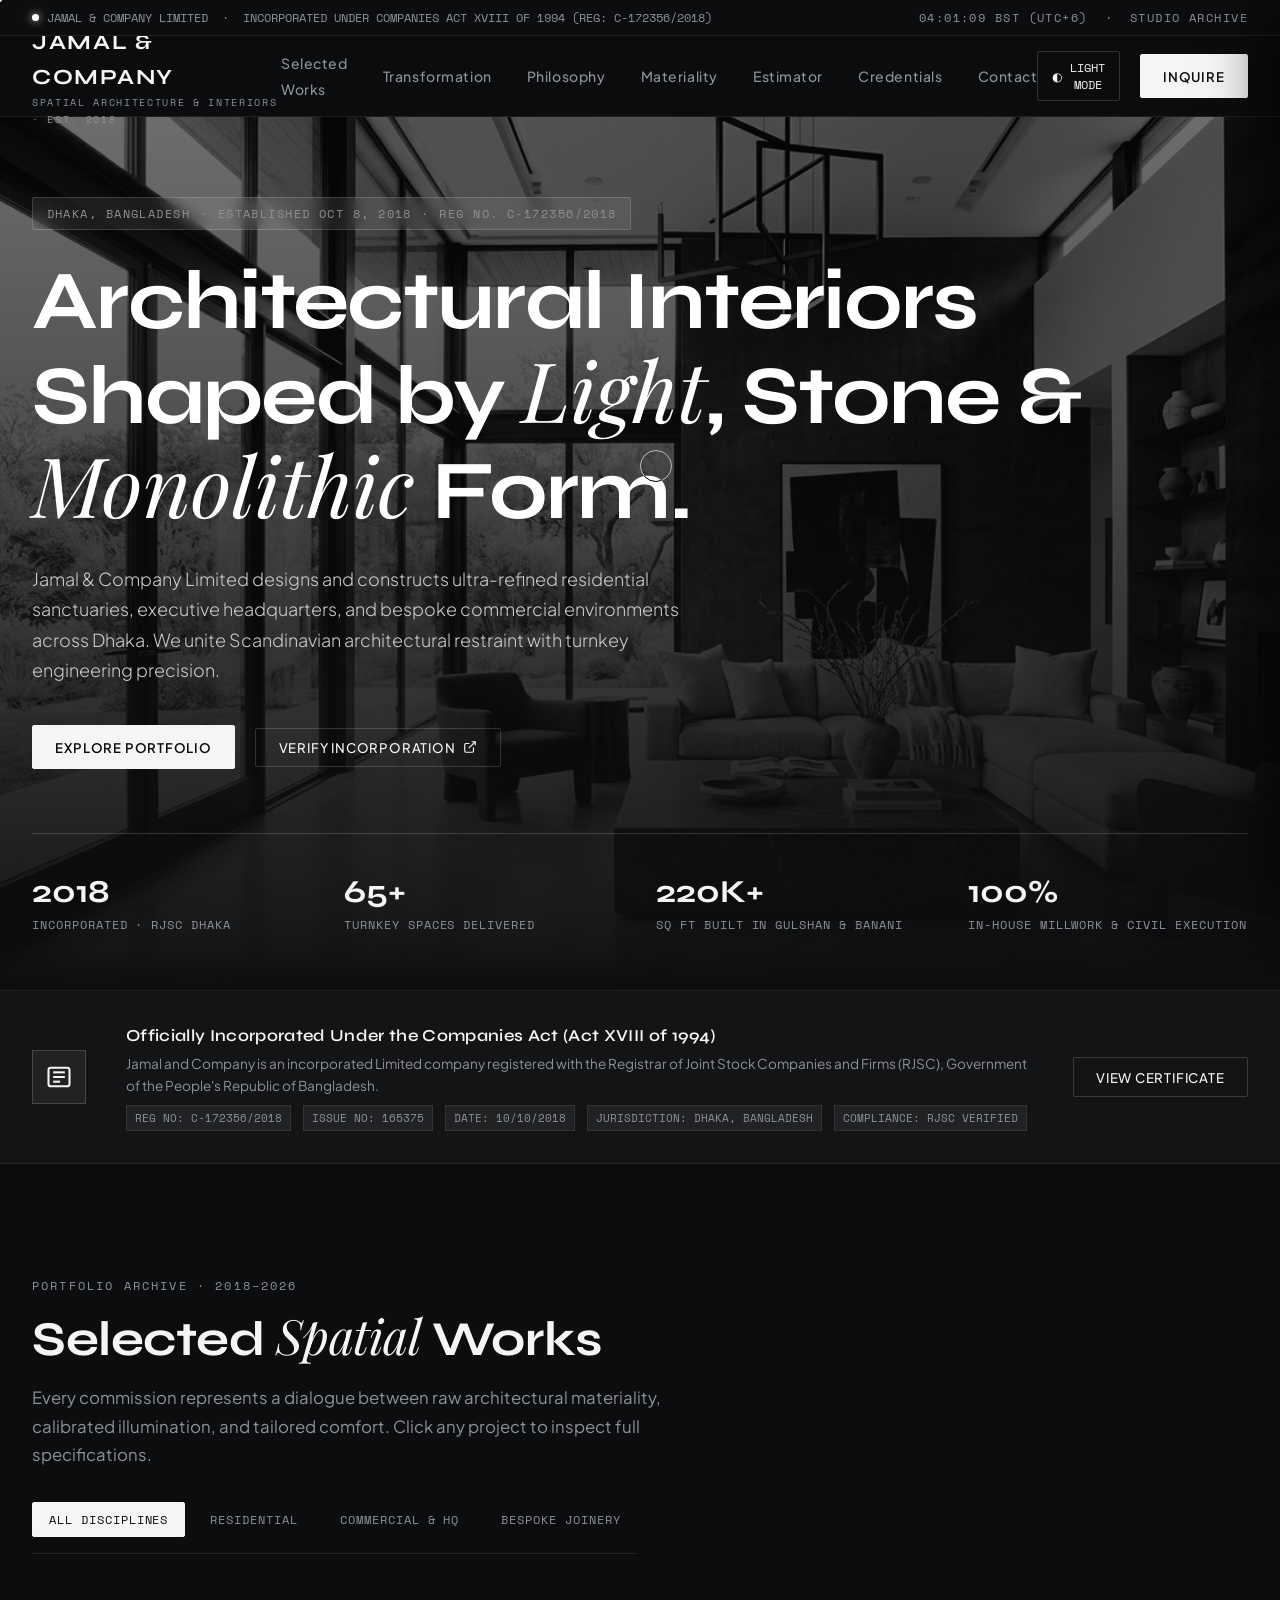
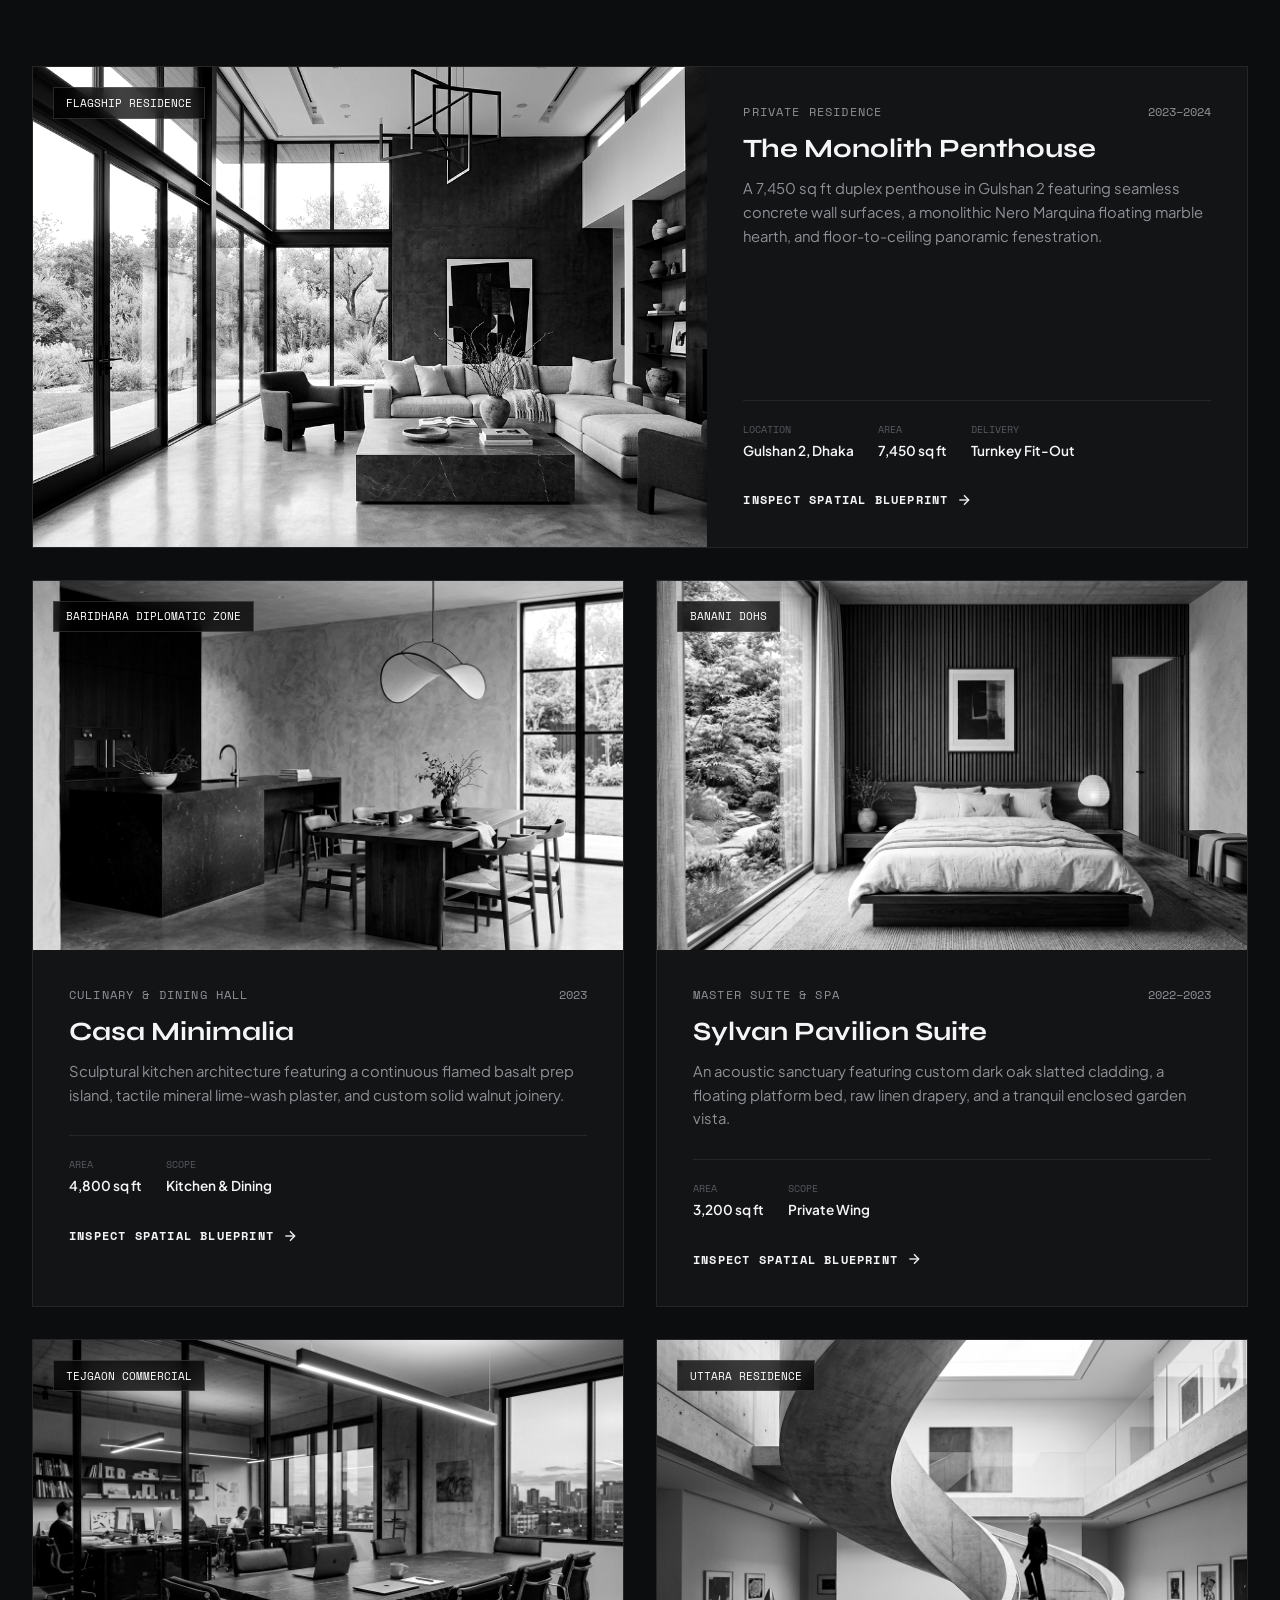
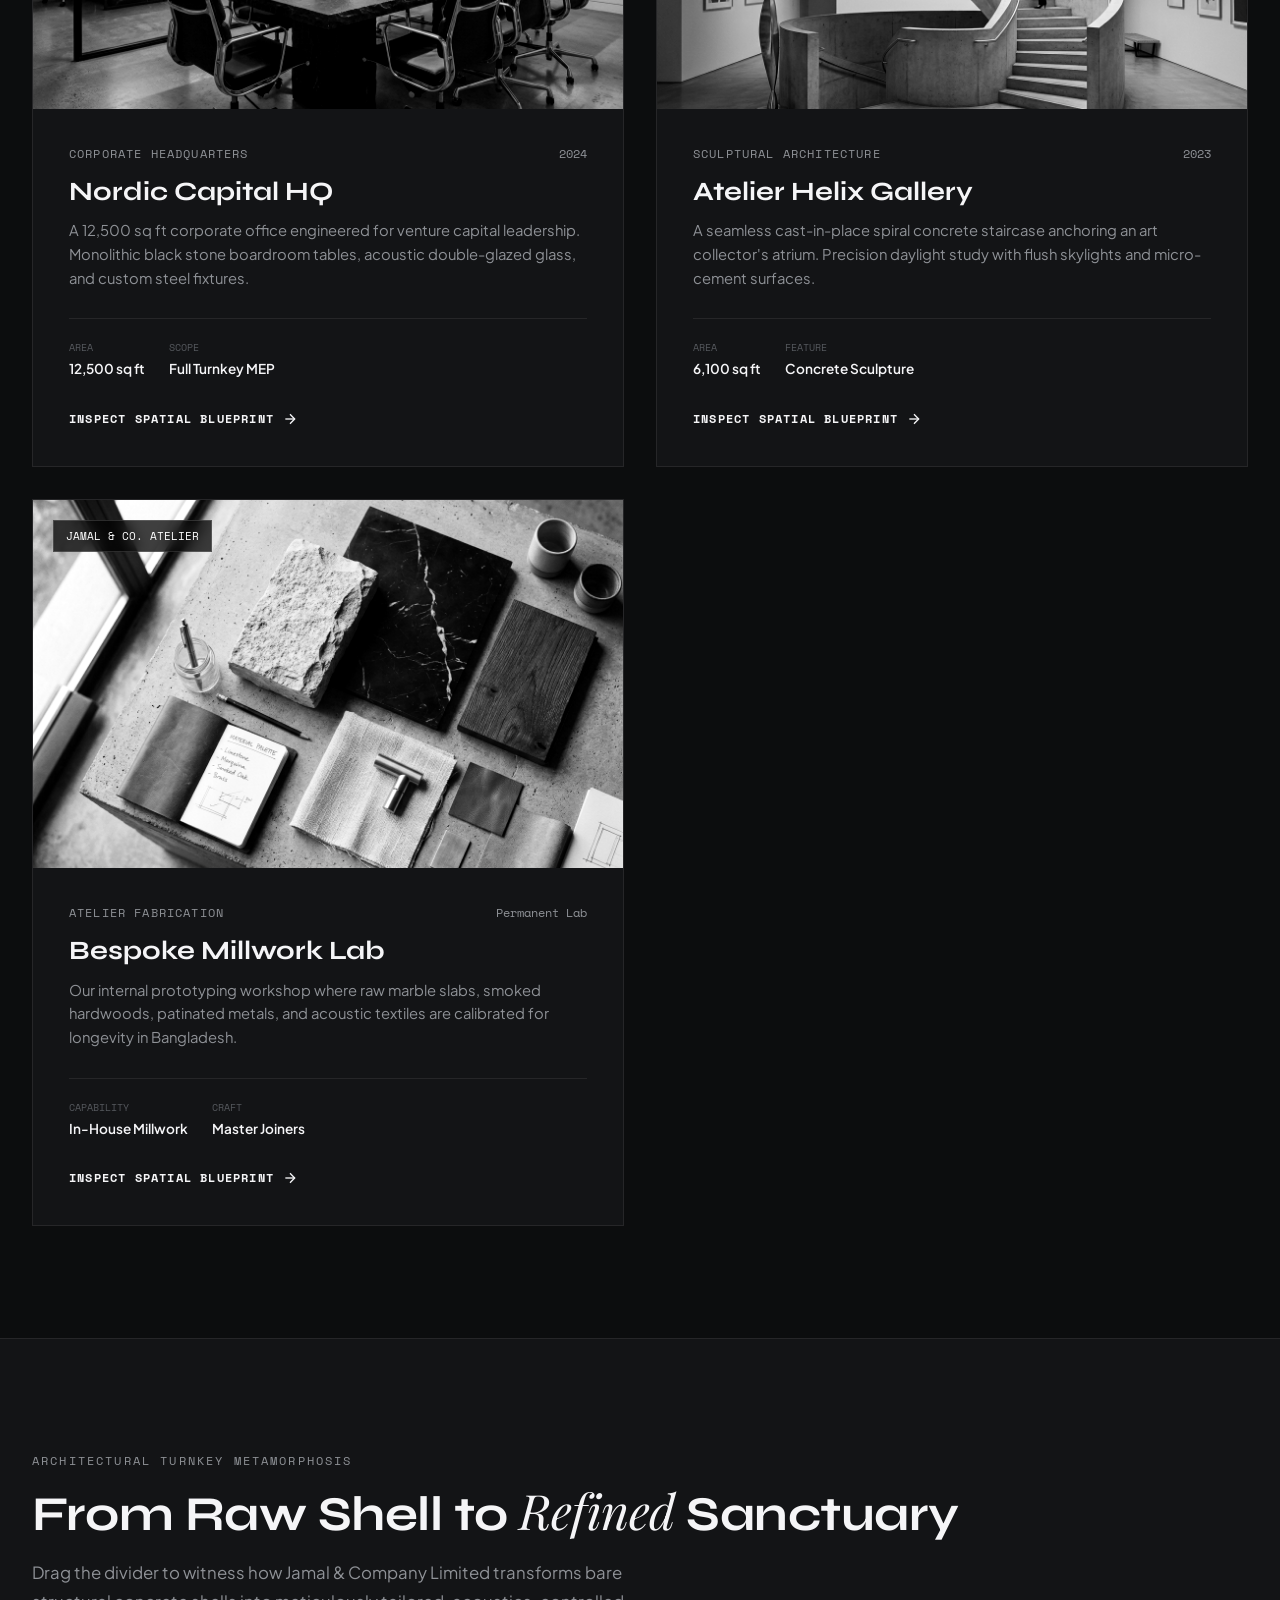
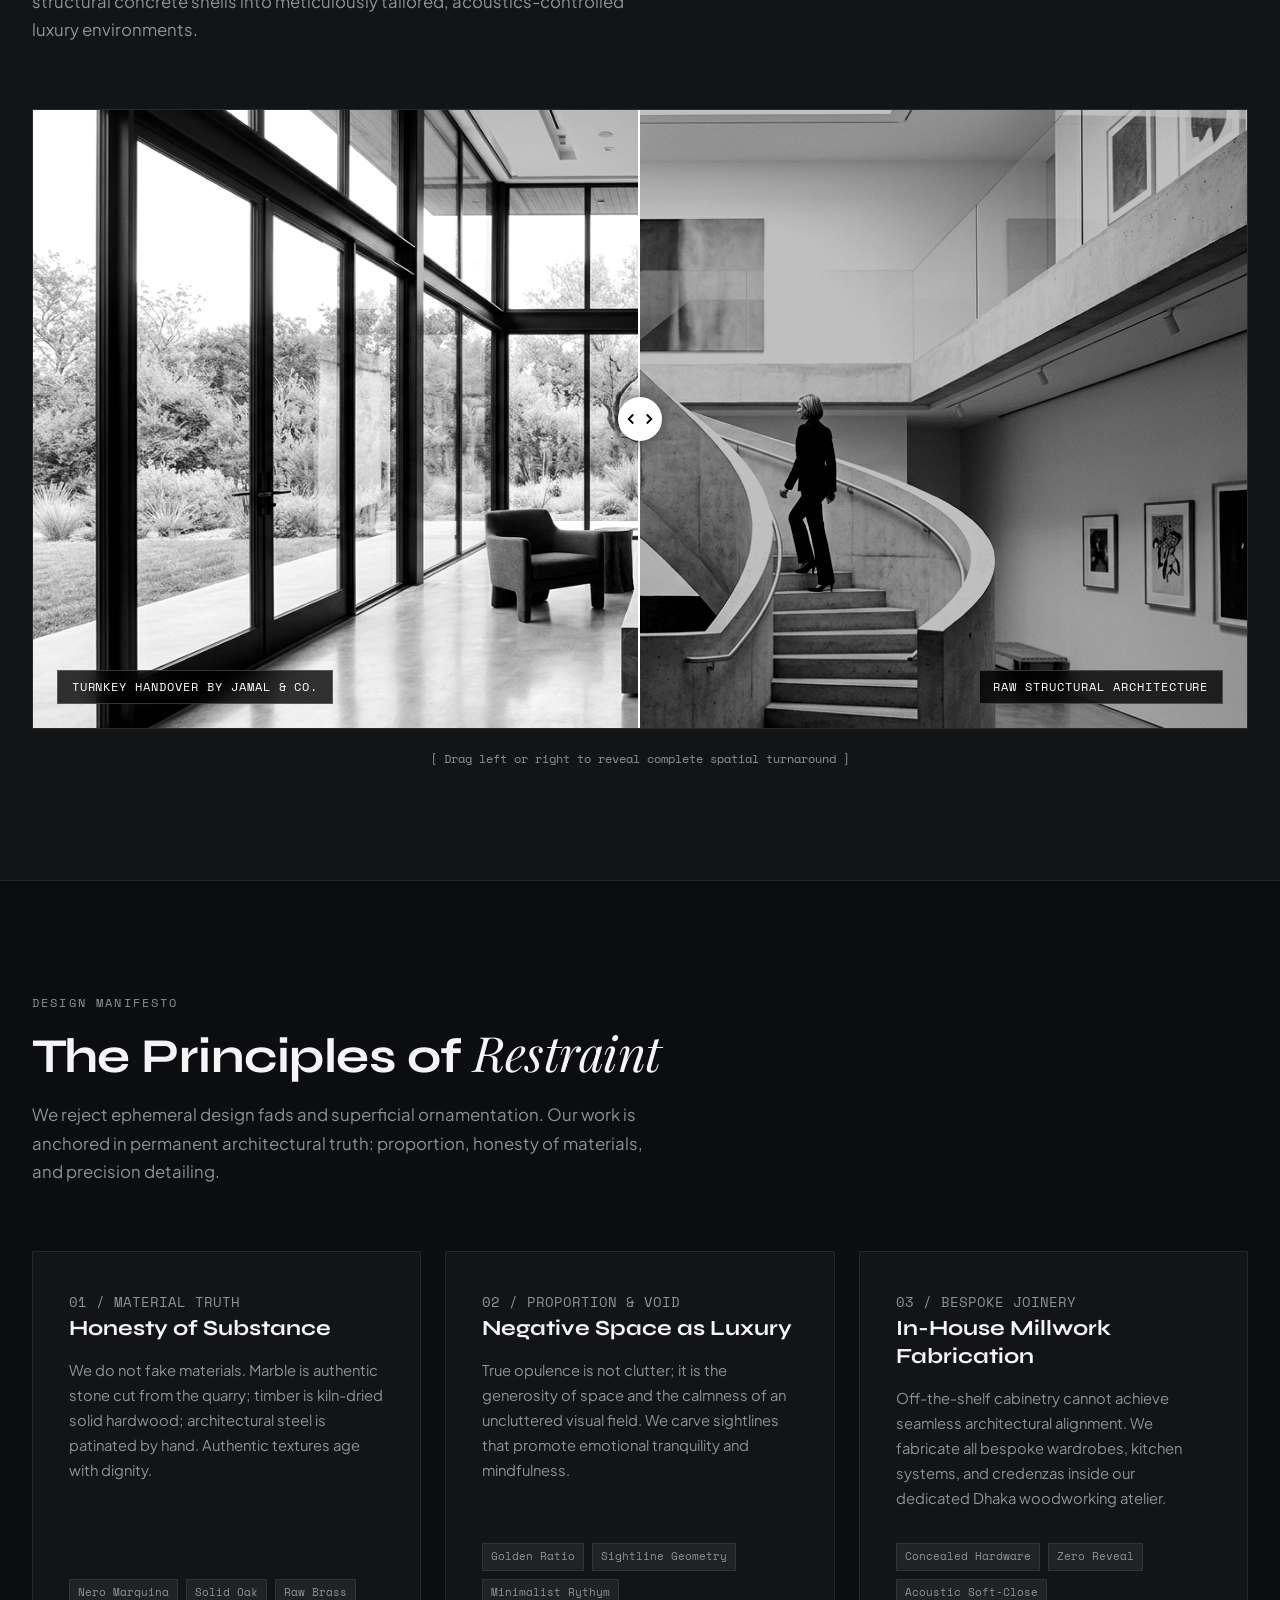
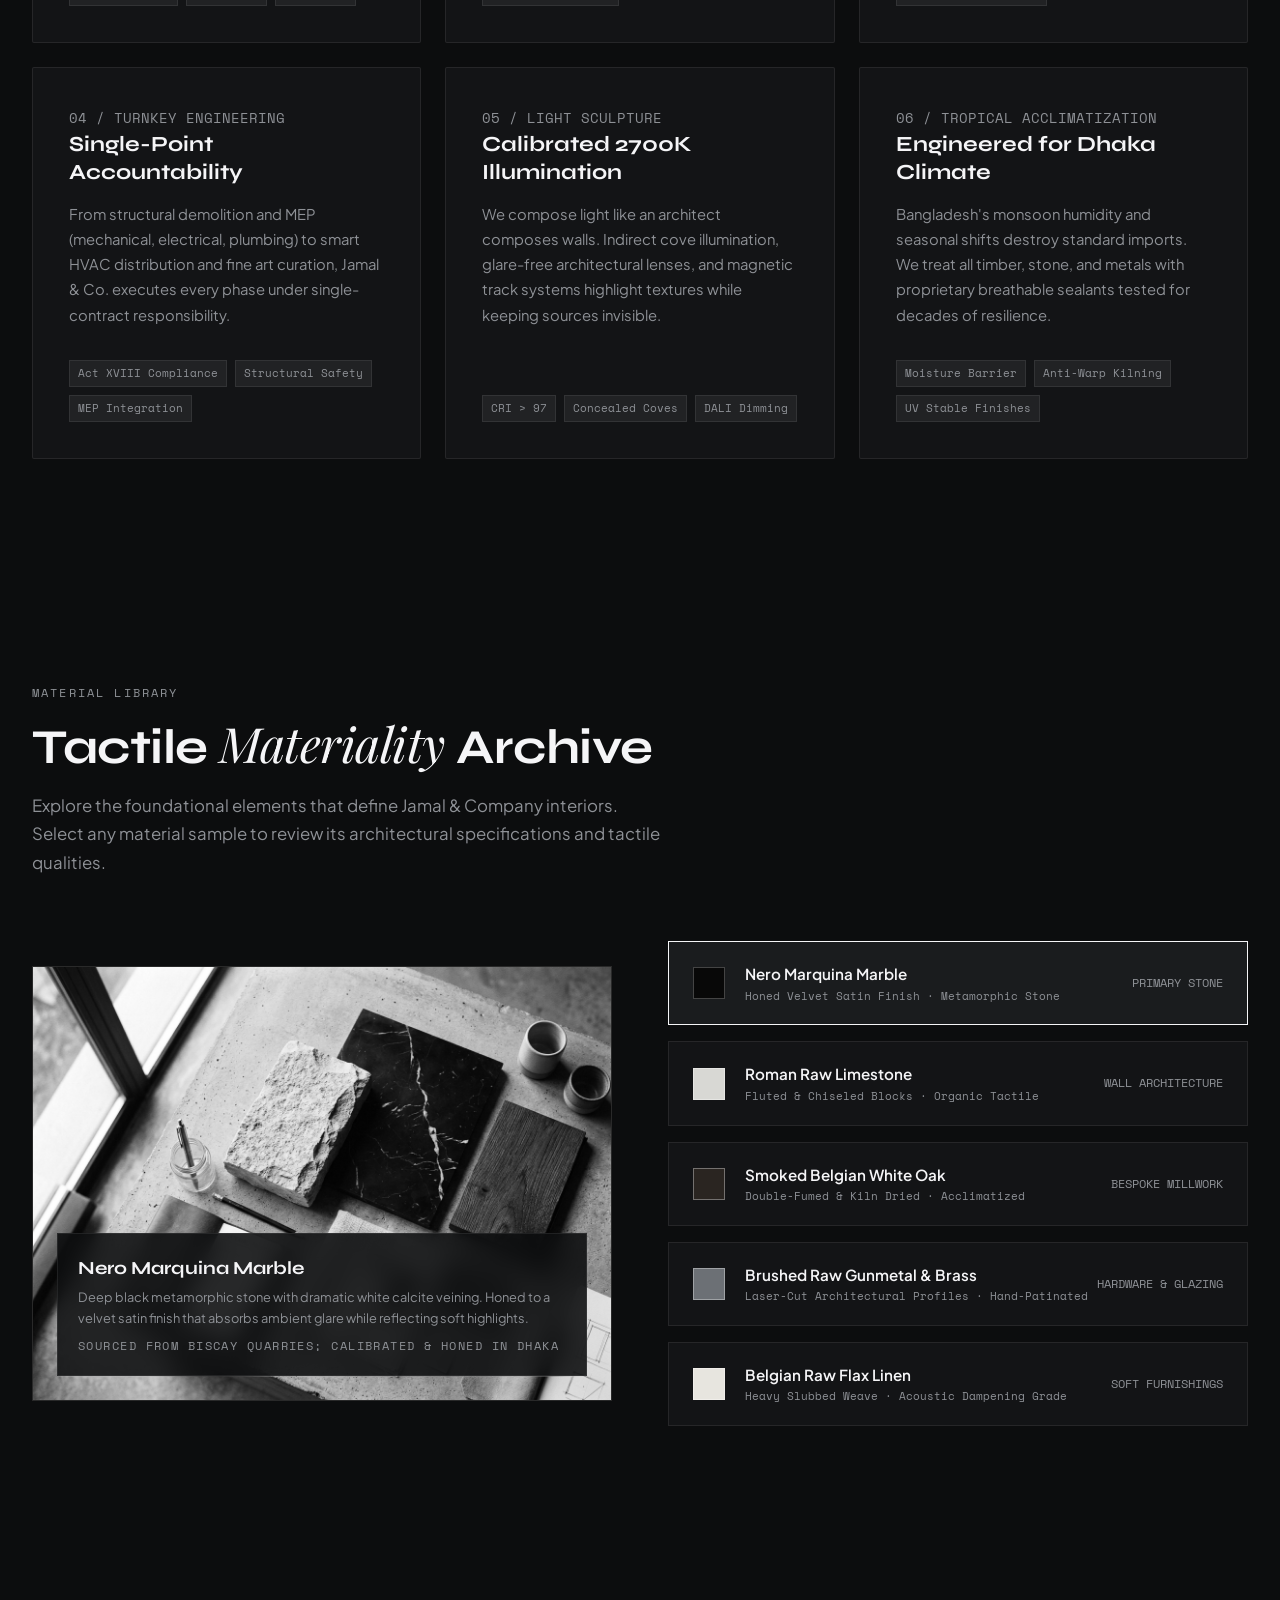
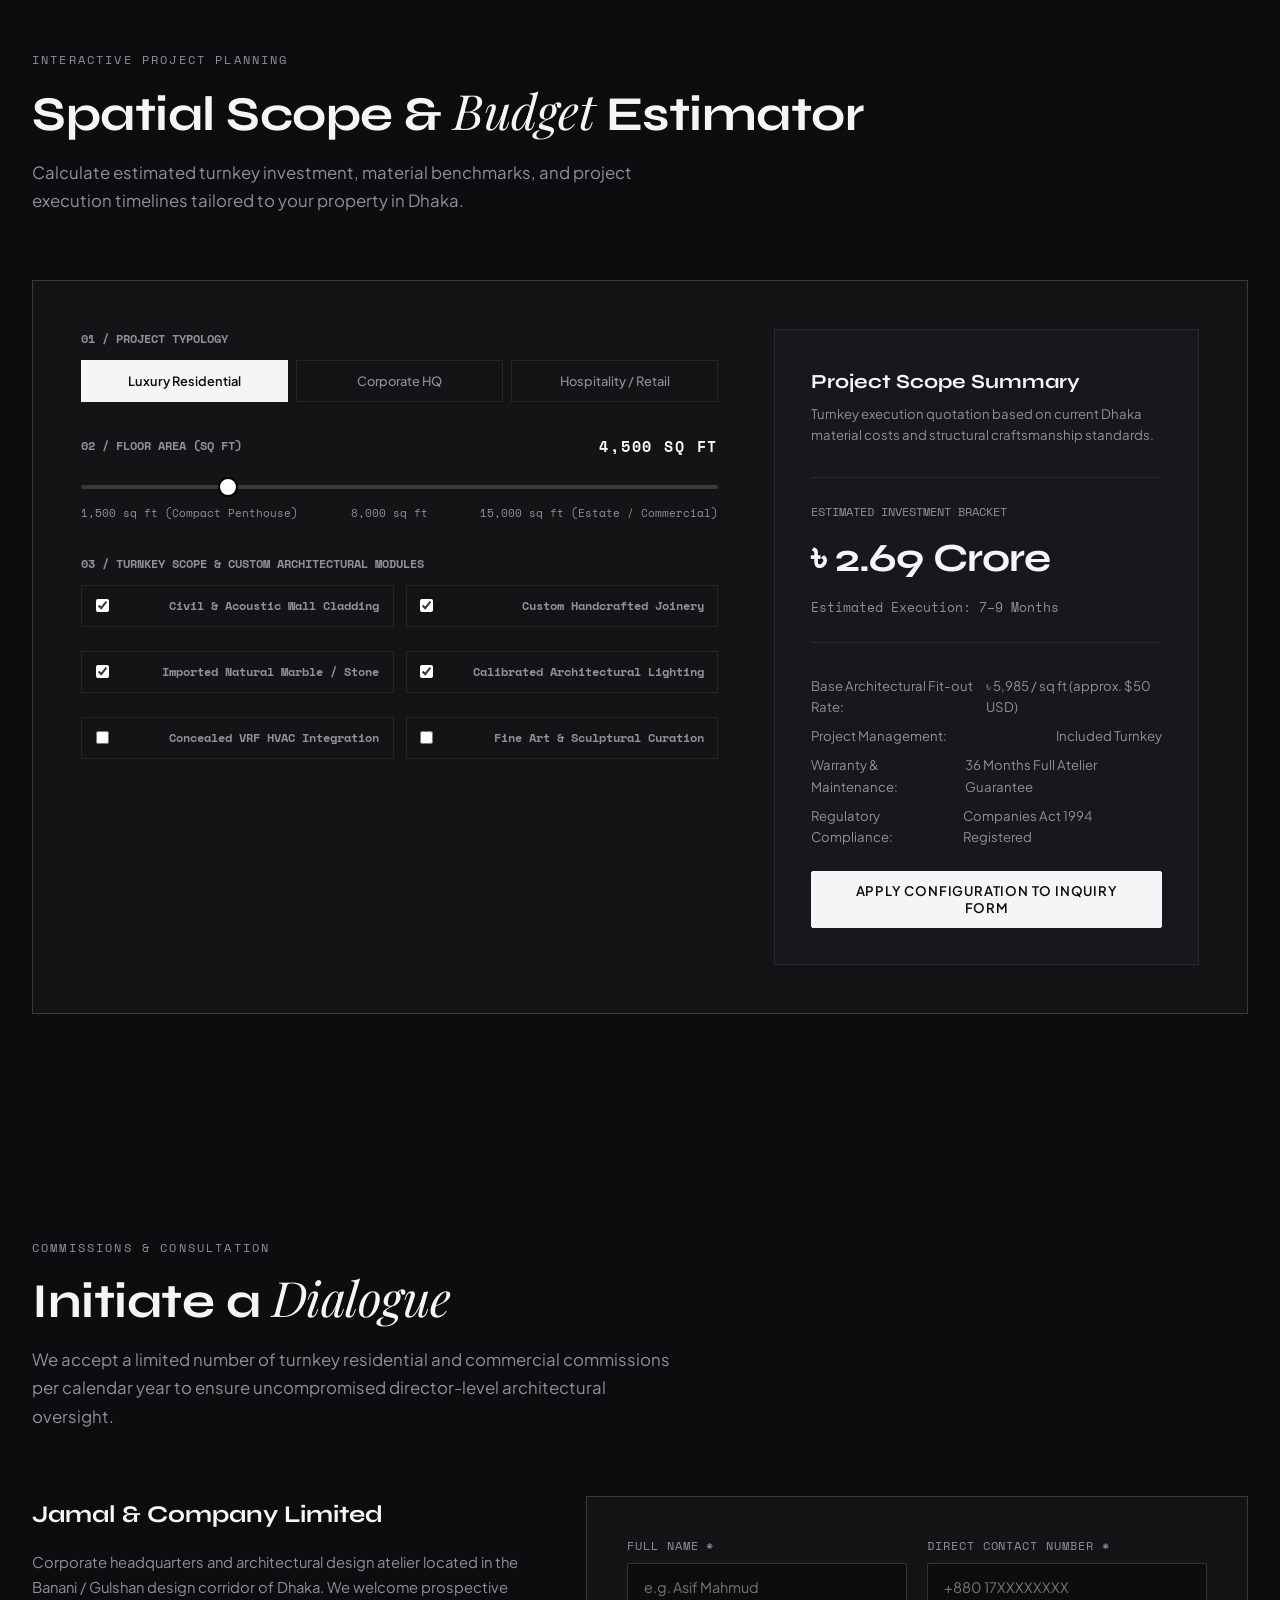
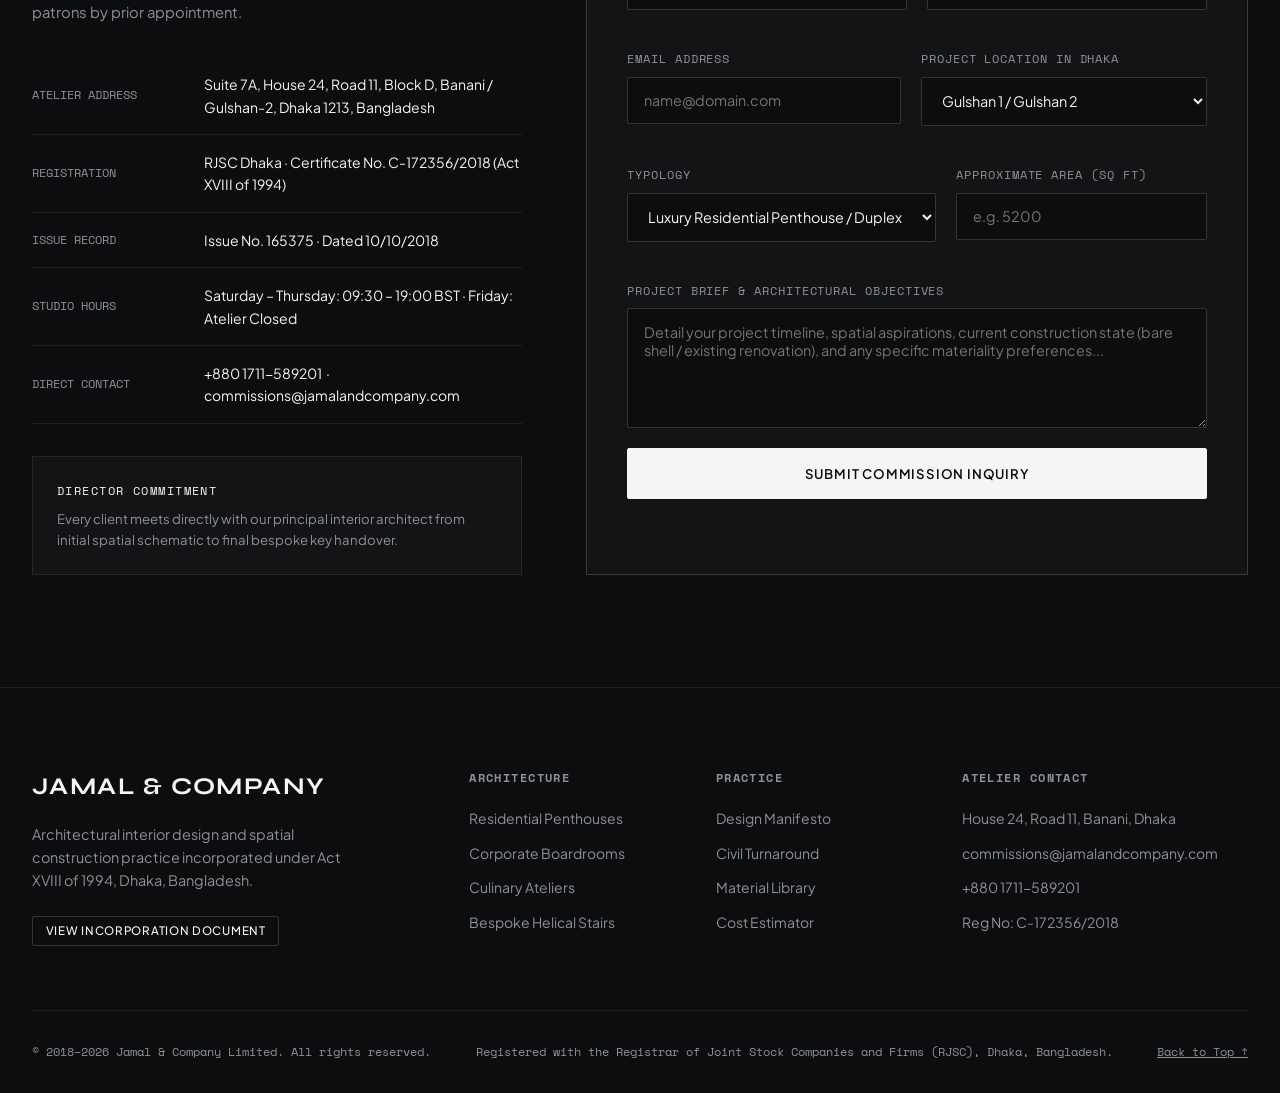
==== index.html @ 21abcfb2 "finish" ====
<!DOCTYPE html>
<html lang="en" data-theme="dark">
<head>
  <meta charset="UTF-8">
  <meta name="viewport" content="width=device-width, initial-scale=1.0">
  <title>Jamal & Company Limited | Architectural Interiors & Spatial Design Studio — Dhaka</title>
  
  <meta name="description" content="Jamal & Company Limited is a premier architectural interior design and turnkey fit-out practice in Dhaka, Bangladesh. Incorporated in 2018 (Reg: C-172356/2018). Specializing in minimalist luxury residences, executive corporate suites, and bespoke spatial architecture.">
  <meta name="keywords" content="interior design dhaka, luxury interior bangladesh, architectural interior, jamal and company, minimalist interior, turnkey fit out dhaka, gulshan interior design, banani interior architecture">
  <meta name="author" content="Jamal & Company Limited">
  
  <!-- Open Graph -->
  <meta property="og:title" content="Jamal & Company Limited | Architectural Interiors Studio">
  <meta property="og:description" content="Monochrome precision, architectural restraint, and bespoke turnkey interior fit-outs in Dhaka, Bangladesh.">
  <meta property="og:type" content="website">
  <meta property="og:image" content="assets/images/hero.jpg">

  <!-- Google Fonts -->
  <link rel="preconnect" href="https://fonts.googleapis.com">
  <link rel="preconnect" href="https://fonts.gstatic.com" crossorigin>
  <link href="https://fonts.googleapis.com/css2?family=Playfair+Display:ital,wght@0,400;0,600;1,400&family=Plus+Jakarta+Sans:wght@300;400;500;600;700&family=Space+Mono:ital,wght@0,400;0,700;1,400&family=Syne:wght@500;600;700;800&display=swap" rel="stylesheet">

  <link rel="stylesheet" href="assets/css/style.css">
</head>
<body>

  <!-- Custom Cursor Follower -->
  <div class="custom-cursor" aria-hidden="true"></div>
  <div class="custom-cursor-dot" aria-hidden="true"></div>

  <!-- Top Live Studio Status Bar -->
  <aside class="top-status-bar" aria-label="Corporate Registration & Live Studio Time">
    <div class="container">
      <div class="top-status-inner">
        <div class="status-pill">
          <span class="status-indicator"></span>
          <span>JAMAL & COMPANY LIMITED &nbsp;·&nbsp; INCORPORATED UNDER COMPANIES ACT XVIII OF 1994 (REG: C-172356/2018)</span>
        </div>
        <div id="dhakaClock" class="mono-meta">
          00:00:00 BST (UTC+6) &nbsp;·&nbsp; ATELIER ACTIVE
        </div>
      </div>
    </div>
  </aside>

  <!-- Main Navigation Header -->
  <header class="site-header" id="siteHeader">
    <div class="container">
      <div class="header-inner">
        <a href="#hero" class="brand-logo" aria-label="Jamal and Company Limited Home">
          <span class="brand-name">JAMAL &amp; COMPANY</span>
          <span class="brand-sub">Spatial Architecture &amp; Interiors · Est. 2018</span>
        </a>

        <nav aria-label="Primary Navigation">
          <ul class="nav-links">
            <li><a href="#works" class="nav-link">Selected Works</a></li>
            <li><a href="#transformation" class="nav-link">Transformation</a></li>
            <li><a href="#philosophy" class="nav-link">Philosophy</a></li>
            <li><a href="#materiality" class="nav-link">Materiality</a></li>
            <li><a href="#estimator" class="nav-link">Estimator</a></li>
            <li><a href="#credentials" class="nav-link">Credentials</a></li>
            <li><a href="#contact" class="nav-link">Contact</a></li>
          </ul>
        </nav>

        <div class="header-actions">
          <button id="themeToggleBtn" class="theme-toggle-btn" aria-label="Toggle Light and Dark Monochrome Theme">
            <span class="theme-icon">&#9680;</span>
            <span class="theme-label">LIGHT MODE</span>
          </button>
          <a href="#contact" class="btn-primary">Inquire</a>
          <button id="mobileMenuToggle" class="mobile-menu-btn" aria-label="Open mobile navigation">&#9776;</button>
        </div>
      </div>
    </div>
  </header>

  <main>
    <!-- Hero Section -->
    <section class="hero-section" id="hero">
      <div class="hero-backdrop">
        <img src="assets/images/hero.jpg" alt="Minimalist luxury architectural living room interior designed by Jamal and Company Limited" width="1920" height="1080">
        <div class="hero-scrim"></div>
      </div>

      <div class="container hero-content">
        <div class="hero-tag mono-meta">
          <span>DHAKA, BANGLADESH</span>
          <span>·</span>
          <span>ESTABLISHED OCT 8, 2018</span>
          <span>·</span>
          <span>REG NO. C-172356/2018</span>
        </div>

        <h1 class="hero-title">
          Architectural Interiors Shaped by <em>Light</em>, Stone &amp; <em>Monolithic</em> Form.
        </h1>

        <p class="hero-lead">
          Jamal &amp; Company Limited designs and constructs ultra-refined residential sanctuaries, executive headquarters, and bespoke commercial environments across Dhaka. We unite Scandinavian architectural restraint with turnkey engineering precision.
        </p>

        <div class="hero-actions">
          <a href="#works" class="btn-primary">Explore Portfolio</a>
          <button class="btn-secondary open-cert-modal">
            <span>Verify Incorporation</span>
            <svg width="14" height="14" viewBox="0 0 24 24" fill="none" stroke="currentColor" stroke-width="2"><path d="M18 13v6a2 2 0 0 1-2 2H5a2 2 0 0 1-2-2V8a2 2 0 0 1 2-2h6"></path><polyline points="15 3 21 3 21 9"></polyline><line x1="10" y1="14" x2="21" y2="3"></line></svg>
          </button>
        </div>

        <div class="hero-stats-grid">
          <div class="hero-stat-item">
            <span class="stat-num">2018</span>
            <span class="stat-label">Incorporated · RJSC Dhaka</span>
          </div>
          <div class="hero-stat-item">
            <span class="stat-num">65+</span>
            <span class="stat-label">Turnkey Spaces Delivered</span>
          </div>
          <div class="hero-stat-item">
            <span class="stat-num">220K+</span>
            <span class="stat-label">Sq Ft Built in Gulshan &amp; Banani</span>
          </div>
          <div class="hero-stat-item">
            <span class="stat-num">100%</span>
            <span class="stat-label">In-House Millwork &amp; Civil Execution</span>
          </div>
        </div>
      </div>
    </section>

    <!-- Incorporation & Regulatory Credential Banner -->
    <section class="credential-banner" id="credentials" aria-label="Corporate Registration Verification">
      <div class="container">
        <div class="credential-grid">
          <div class="credential-icon-box">
            <svg width="28" height="28" viewBox="0 0 24 24" fill="none" stroke="currentColor" stroke-width="1.75">
              <rect x="3" y="4" width="18" height="16" rx="2"></rect>
              <line x1="7" y1="8" x2="17" y2="8"></line>
              <line x1="7" y1="12" x2="17" y2="12"></line>
              <line x1="7" y1="16" x2="13" y2="16"></line>
            </svg>
          </div>

          <div class="credential-text">
            <h4>Officially Incorporated Under the Companies Act (Act XVIII of 1994)</h4>
            <p>
              Jamal and Company is an incorporated Limited company registered with the Registrar of Joint Stock Companies and Firms (RJSC), Government of the People's Republic of Bangladesh.
            </p>
            <div class="credential-meta-tags">
              <span class="meta-tag">REG NO: C-172356/2018</span>
              <span class="meta-tag">ISSUE NO: 165375</span>
              <span class="meta-tag">DATE: 10/10/2018</span>
              <span class="meta-tag">JURISDICTION: DHAKA, BANGLADESH</span>
              <span class="meta-tag">COMPLIANCE: RJSC VERIFIED</span>
            </div>
          </div>

          <div class="credential-actions">
            <button class="btn-secondary open-cert-modal">
              <span>View Certificate</span>
            </button>
          </div>
        </div>
      </div>
    </section>

    <!-- Selected Works / Portfolio Section -->
    <section class="section" id="works">
      <div class="container">
        <div class="section-header section-header-row">
          <div>
            <span class="section-kicker">Portfolio Archive · 2018–2026</span>
            <h2 class="section-title">Selected <em>Spatial</em> Works</h2>
            <p class="section-desc">
              Every commission represents a dialogue between raw architectural materiality, calibrated illumination, and tailored comfort. Click any project to inspect full specifications.
            </p>
          </div>

          <div class="portfolio-filter-bar">
            <button class="filter-btn active" data-filter="all">All Disciplines</button>
            <button class="filter-btn" data-filter="residential">Residential</button>
            <button class="filter-btn" data-filter="commercial">Commercial &amp; HQ</button>
            <button class="filter-btn" data-filter="bespoke">Bespoke Joinery</button>
          </div>
        </div>

        <div class="portfolio-grid">
          <!-- Project 1 (Featured) -->
          <article class="project-card featured" data-category="residential" data-project-id="monolith-penthouse" tabindex="0" role="button" aria-label="Inspect The Monolith Penthouse">
            <div class="project-media">
              <img src="assets/images/hero.jpg" alt="The Monolith Penthouse living room in Gulshan 2 Dhaka" loading="lazy">
              <span class="project-overlay-badge">FLAGSHIP RESIDENCE</span>
            </div>
            <div class="project-info">
              <div>
                <div class="project-meta-top">
                  <span class="project-category">Private Residence</span>
                  <span class="project-year">2023–2024</span>
                </div>
                <h3 class="project-title">The Monolith Penthouse</h3>
                <p class="project-excerpt">
                  A 7,450 sq ft duplex penthouse in Gulshan 2 featuring seamless concrete wall surfaces, a monolithic Nero Marquina floating marble hearth, and floor-to-ceiling panoramic fenestration.
                </p>
              </div>

              <div>
                <div class="project-specs">
                  <div class="spec-box">
                    <span class="spec-label">Location</span>
                    <span class="spec-val">Gulshan 2, Dhaka</span>
                  </div>
                  <div class="spec-box">
                    <span class="spec-label">Area</span>
                    <span class="spec-val">7,450 sq ft</span>
                  </div>
                  <div class="spec-box">
                    <span class="spec-label">Delivery</span>
                    <span class="spec-val">Turnkey Fit-Out</span>
                  </div>
                </div>

                <div class="project-cta-link">
                  <span>Inspect Spatial Blueprint</span>
                  <svg width="16" height="16" viewBox="0 0 24 24" fill="none" stroke="currentColor" stroke-width="2"><line x1="5" y1="12" x2="19" y2="12"></line><polyline points="12 5 19 12 12 19"></polyline></svg>
                </div>
              </div>
            </div>
          </article>

          <!-- Project 2 -->
          <article class="project-card" data-category="residential bespoke" data-project-id="casa-minimalia" tabindex="0" role="button" aria-label="Inspect Casa Minimalia Culinary Atelier">
            <div class="project-media">
              <img src="assets/images/dining.jpg" alt="Casa Minimalia Culinary Atelier dining room with basalt kitchen island" loading="lazy">
              <span class="project-overlay-badge">BARIDHARA DIPLOMATIC ZONE</span>
            </div>
            <div class="project-info">
              <div>
                <div class="project-meta-top">
                  <span class="project-category">Culinary &amp; Dining Hall</span>
                  <span class="project-year">2023</span>
                </div>
                <h3 class="project-title">Casa Minimalia</h3>
                <p class="project-excerpt">
                  Sculptural kitchen architecture featuring a continuous flamed basalt prep island, tactile mineral lime-wash plaster, and custom solid walnut joinery.
                </p>
              </div>

              <div>
                <div class="project-specs">
                  <div class="spec-box">
                    <span class="spec-label">Area</span>
                    <span class="spec-val">4,800 sq ft</span>
                  </div>
                  <div class="spec-box">
                    <span class="spec-label">Scope</span>
                    <span class="spec-val">Kitchen &amp; Dining</span>
                  </div>
                </div>

                <div class="project-cta-link">
                  <span>Inspect Spatial Blueprint</span>
                  <svg width="16" height="16" viewBox="0 0 24 24" fill="none" stroke="currentColor" stroke-width="2"><line x1="5" y1="12" x2="19" y2="12"></line><polyline points="12 5 19 12 12 19"></polyline></svg>
                </div>
              </div>
            </div>
          </article>

          <!-- Project 3 -->
          <article class="project-card" data-category="residential" data-project-id="sylvan-suite" tabindex="0" role="button" aria-label="Inspect Sylvan Master Suite">
            <div class="project-media">
              <img src="assets/images/bedroom.jpg" alt="Sylvan Master Suite with acoustic oak slatted wall in Banani" loading="lazy">
              <span class="project-overlay-badge">BANANI DOHS</span>
            </div>
            <div class="project-info">
              <div>
                <div class="project-meta-top">
                  <span class="project-category">Master Suite &amp; Spa</span>
                  <span class="project-year">2022–2023</span>
                </div>
                <h3 class="project-title">Sylvan Pavilion Suite</h3>
                <p class="project-excerpt">
                  An acoustic sanctuary featuring custom dark oak slatted cladding, a floating platform bed, raw linen drapery, and a tranquil enclosed garden vista.
                </p>
              </div>

              <div>
                <div class="project-specs">
                  <div class="spec-box">
                    <span class="spec-label">Area</span>
                    <span class="spec-val">3,200 sq ft</span>
                  </div>
                  <div class="spec-box">
                    <span class="spec-label">Scope</span>
                    <span class="spec-val">Private Wing</span>
                  </div>
                </div>

                <div class="project-cta-link">
                  <span>Inspect Spatial Blueprint</span>
                  <svg width="16" height="16" viewBox="0 0 24 24" fill="none" stroke="currentColor" stroke-width="2"><line x1="5" y1="12" x2="19" y2="12"></line><polyline points="12 5 19 12 12 19"></polyline></svg>
                </div>
              </div>
            </div>
          </article>

          <!-- Project 4 -->
          <article class="project-card" data-category="commercial" data-project-id="nordic-capital" tabindex="0" role="button" aria-label="Inspect Nordic Capital Executive Office">
            <div class="project-media">
              <img src="assets/images/office.jpg" alt="Nordic Capital Executive Office boardroom with black granite table" loading="lazy">
              <span class="project-overlay-badge">TEJGAON COMMERCIAL</span>
            </div>
            <div class="project-info">
              <div>
                <div class="project-meta-top">
                  <span class="project-category">Corporate Headquarters</span>
                  <span class="project-year">2024</span>
                </div>
                <h3 class="project-title">Nordic Capital HQ</h3>
                <p class="project-excerpt">
                  A 12,500 sq ft corporate office engineered for venture capital leadership. Monolithic black stone boardroom tables, acoustic double-glazed glass, and custom steel fixtures.
                </p>
              </div>

              <div>
                <div class="project-specs">
                  <div class="spec-box">
                    <span class="spec-label">Area</span>
                    <span class="spec-val">12,500 sq ft</span>
                  </div>
                  <div class="spec-box">
                    <span class="spec-label">Scope</span>
                    <span class="spec-val">Full Turnkey MEP</span>
                  </div>
                </div>

                <div class="project-cta-link">
                  <span>Inspect Spatial Blueprint</span>
                  <svg width="16" height="16" viewBox="0 0 24 24" fill="none" stroke="currentColor" stroke-width="2"><line x1="5" y1="12" x2="19" y2="12"></line><polyline points="12 5 19 12 12 19"></polyline></svg>
                </div>
              </div>
            </div>
          </article>

          <!-- Project 5 -->
          <article class="project-card" data-category="residential bespoke" data-project-id="atelier-helix" tabindex="0" role="button" aria-label="Inspect Atelier Helix Staircase">
            <div class="project-media">
              <img src="assets/images/staircase.jpg" alt="Sculptural helical concrete staircase in an art gallery penthouse in Uttara" loading="lazy">
              <span class="project-overlay-badge">UTTARA RESIDENCE</span>
            </div>
            <div class="project-info">
              <div>
                <div class="project-meta-top">
                  <span class="project-category">Sculptural Architecture</span>
                  <span class="project-year">2023</span>
                </div>
                <h3 class="project-title">Atelier Helix Gallery</h3>
                <p class="project-excerpt">
                  A seamless cast-in-place spiral concrete staircase anchoring an art collector's atrium. Precision daylight study with flush skylights and micro-cement surfaces.
                </p>
              </div>

              <div>
                <div class="project-specs">
                  <div class="spec-box">
                    <span class="spec-label">Area</span>
                    <span class="spec-val">6,100 sq ft</span>
                  </div>
                  <div class="spec-box">
                    <span class="spec-label">Feature</span>
                    <span class="spec-val">Concrete Sculpture</span>
                  </div>
                </div>

                <div class="project-cta-link">
                  <span>Inspect Spatial Blueprint</span>
                  <svg width="16" height="16" viewBox="0 0 24 24" fill="none" stroke="currentColor" stroke-width="2"><line x1="5" y1="12" x2="19" y2="12"></line><polyline points="12 5 19 12 12 19"></polyline></svg>
                </div>
              </div>
            </div>
          </article>

          <!-- Project 6 -->
          <article class="project-card" data-category="bespoke" data-project-id="materiality-archive" tabindex="0" role="button" aria-label="Inspect Materiality & Craft Archive">
            <div class="project-media">
              <img src="assets/images/atelier.jpg" alt="Jamal and Company materiality workshop with stone, oak, and brass samples" loading="lazy">
              <span class="project-overlay-badge">JAMAL &amp; CO. ATELIER</span>
            </div>
            <div class="project-info">
              <div>
                <div class="project-meta-top">
                  <span class="project-category">Atelier Fabrication</span>
                  <span class="project-year">Permanent Lab</span>
                </div>
                <h3 class="project-title">Bespoke Millwork Lab</h3>
                <p class="project-excerpt">
                  Our internal prototyping workshop where raw marble slabs, smoked hardwoods, patinated metals, and acoustic textiles are calibrated for longevity in Bangladesh.
                </p>
              </div>

              <div>
                <div class="project-specs">
                  <div class="spec-box">
                    <span class="spec-label">Capability</span>
                    <span class="spec-val">In-House Millwork</span>
                  </div>
                  <div class="spec-box">
                    <span class="spec-label">Craft</span>
                    <span class="spec-val">Master Joiners</span>
                  </div>
                </div>

                <div class="project-cta-link">
                  <span>Inspect Spatial Blueprint</span>
                  <svg width="16" height="16" viewBox="0 0 24 24" fill="none" stroke="currentColor" stroke-width="2"><line x1="5" y1="12" x2="19" y2="12"></line><polyline points="12 5 19 12 12 19"></polyline></svg>
                </div>
              </div>
            </div>
          </article>
        </div>
      </div>
    </section>

    <!-- Interactive Before & After Transformation Slider -->
    <section class="section transformation-section" id="transformation">
      <div class="container">
        <div class="section-header">
          <span class="section-kicker">Architectural Turnkey Metamorphosis</span>
          <h2 class="section-title">From Raw Shell to <em>Refined</em> Sanctuary</h2>
          <p class="section-desc">
            Drag the divider to witness how Jamal &amp; Company Limited transforms bare structural concrete shells into meticulously tailored, acoustics-controlled luxury environments.
          </p>
        </div>

        <div class="slider-container" id="comparisonSlider">
          <!-- Before Image: Raw structural concrete state -->
          <div class="slider-image before-image">
            <img src="assets/images/staircase.jpg" alt="Raw structural concrete architecture before turnkey spatial transformation">
            <div class="slider-badge badge-before">Raw Structural Architecture</div>
          </div>

          <!-- After Image: Finished bespoke luxury interior -->
          <div class="slider-image after-image" id="afterWrap">
            <div class="inner-wrap">
              <img src="assets/images/hero.jpg" alt="Finished luxury minimalist interior by Jamal and Company Limited">
              <div class="slider-badge badge-after">Turnkey Handover by Jamal &amp; Co.</div>
            </div>
          </div>

          <!-- Interactive Handle -->
          <div class="slider-handle" id="sliderHandle" aria-label="Drag slider to compare before and after">
            <svg width="18" height="18" viewBox="0 0 24 24" fill="none" stroke="currentColor" stroke-width="2.5">
              <polyline points="15 18 9 12 15 6"></polyline>
            </svg>
            <svg width="18" height="18" viewBox="0 0 24 24" fill="none" stroke="currentColor" stroke-width="2.5">
              <polyline points="9 18 15 12 9 6"></polyline>
            </svg>
          </div>
        </div>

        <p class="slider-instruction">
          [ Drag left or right to reveal complete spatial turnaround ]
        </p>
      </div>
    </section>

    <!-- Studio Philosophy & Notion-Style Editorial Manifesto -->
    <section class="section" id="philosophy">
      <div class="container">
        <div class="section-header">
          <span class="section-kicker">Design Manifesto</span>
          <h2 class="section-title">The Principles of <em>Restraint</em></h2>
          <p class="section-desc">
            We reject ephemeral design fads and superficial ornamentation. Our work is anchored in permanent architectural truth: proportion, honesty of materials, and precision detailing.
          </p>
        </div>

        <div class="notion-grid">
          <div class="notion-card">
            <div>
              <span class="notion-num">01 / MATERIAL TRUTH</span>
              <h3>Honesty of Substance</h3>
              <p>
                We do not fake materials. Marble is authentic stone cut from the quarry; timber is kiln-dried solid hardwood; architectural steel is patinated by hand. Authentic textures age with dignity.
              </p>
            </div>
            <div class="notion-tags">
              <span class="notion-tag">Nero Marquina</span>
              <span class="notion-tag">Solid Oak</span>
              <span class="notion-tag">Raw Brass</span>
            </div>
          </div>

          <div class="notion-card">
            <div>
              <span class="notion-num">02 / PROPORTION &amp; VOID</span>
              <h3>Negative Space as Luxury</h3>
              <p>
                True opulence is not clutter; it is the generosity of space and the calmness of an uncluttered visual field. We carve sightlines that promote emotional tranquility and mindfulness.
              </p>
            </div>
            <div class="notion-tags">
              <span class="notion-tag">Golden Ratio</span>
              <span class="notion-tag">Sightline Geometry</span>
              <span class="notion-tag">Minimalist Rythym</span>
            </div>
          </div>

          <div class="notion-card">
            <div>
              <span class="notion-num">03 / BESPOKE JOINERY</span>
              <h3>In-House Millwork Fabrication</h3>
              <p>
                Off-the-shelf cabinetry cannot achieve seamless architectural alignment. We fabricate all bespoke wardrobes, kitchen systems, and credenzas inside our dedicated Dhaka woodworking atelier.
              </p>
            </div>
            <div class="notion-tags">
              <span class="notion-tag">Concealed Hardware</span>
              <span class="notion-tag">Zero Reveal</span>
              <span class="notion-tag">Acoustic Soft-Close</span>
            </div>
          </div>

          <div class="notion-card">
            <div>
              <span class="notion-num">04 / TURNKEY ENGINEERING</span>
              <h3>Single-Point Accountability</h3>
              <p>
                From structural demolition and MEP (mechanical, electrical, plumbing) to smart HVAC distribution and fine art curation, Jamal &amp; Co. executes every phase under single-contract responsibility.
              </p>
            </div>
            <div class="notion-tags">
              <span class="notion-tag">Act XVIII Compliance</span>
              <span class="notion-tag">Structural Safety</span>
              <span class="notion-tag">MEP Integration</span>
            </div>
          </div>

          <div class="notion-card">
            <div>
              <span class="notion-num">05 / LIGHT SCULPTURE</span>
              <h3>Calibrated 2700K Illumination</h3>
              <p>
                We compose light like an architect composes walls. Indirect cove illumination, glare-free architectural lenses, and magnetic track systems highlight textures while keeping sources invisible.
              </p>
            </div>
            <div class="notion-tags">
              <span class="notion-tag">CRI &gt; 97</span>
              <span class="notion-tag">Concealed Coves</span>
              <span class="notion-tag">DALI Dimming</span>
            </div>
          </div>

          <div class="notion-card">
            <div>
              <span class="notion-num">06 / TROPICAL ACCLIMATIZATION</span>
              <h3>Engineered for Dhaka Climate</h3>
              <p>
                Bangladesh's monsoon humidity and seasonal shifts destroy standard imports. We treat all timber, stone, and metals with proprietary breathable sealants tested for decades of resilience.
              </p>
            </div>
            <div class="notion-tags">
              <span class="notion-tag">Moisture Barrier</span>
              <span class="notion-tag">Anti-Warp Kilning</span>
              <span class="notion-tag">UV Stable Finishes</span>
            </div>
          </div>
        </div>
      </div>
    </section>

    <!-- Materiality Archive Section -->
    <section class="section" id="materiality">
      <div class="container">
        <div class="section-header">
          <span class="section-kicker">Material Library</span>
          <h2 class="section-title">Tactile <em>Materiality</em> Archive</h2>
          <p class="section-desc">
            Explore the foundational elements that define Jamal &amp; Company interiors. Select any material sample to review its architectural specifications and tactile qualities.
          </p>
        </div>

        <div class="material-archive-grid">
          <div class="material-preview-box">
            <img src="assets/images/atelier.jpg" alt="Architectural material palette layout with stone, oak, and metal" id="materialMainImg">
            <div class="material-live-callout">
              <div class="callout-name" id="materialCalloutName">Nero Marquina Marble</div>
              <div class="callout-desc" id="materialCalloutDesc">
                Deep black metamorphic stone with dramatic white calcite veining. Honed to a velvet satin finish that absorbs ambient glare while reflecting soft highlights.
              </div>
              <div class="mono-meta" style="margin-top: 0.5rem;" id="materialCalloutOrigin">
                Sourced from Biscay quarries; calibrated &amp; honed in Dhaka
              </div>
            </div>
          </div>

          <div class="swatch-selector-list">
            <div class="swatch-item active" data-mat="marquina">
              <div class="swatch-info-left">
                <div class="swatch-indicator swatch-marquina"></div>
                <div>
                  <div class="swatch-name">Nero Marquina Marble</div>
                  <div class="swatch-sub">Honed Velvet Satin Finish · Metamorphic Stone</div>
                </div>
              </div>
              <div class="swatch-status">PRIMARY STONE</div>
            </div>

            <div class="swatch-item" data-mat="limestone">
              <div class="swatch-info-left">
                <div class="swatch-indicator swatch-limestone"></div>
                <div>
                  <div class="swatch-name">Roman Raw Limestone</div>
                  <div class="swatch-sub">Fluted &amp; Chiseled Blocks · Organic Tactile</div>
                </div>
              </div>
              <div class="swatch-status">WALL ARCHITECTURE</div>
            </div>

            <div class="swatch-item" data-mat="oak">
              <div class="swatch-info-left">
                <div class="swatch-indicator swatch-oak"></div>
                <div>
                  <div class="swatch-name">Smoked Belgian White Oak</div>
                  <div class="swatch-sub">Double-Fumed &amp; Kiln Dried · Acclimatized</div>
                </div>
              </div>
              <div class="swatch-status">BESPOKE MILLWORK</div>
            </div>

            <div class="swatch-item" data-mat="steel">
              <div class="swatch-info-left">
                <div class="swatch-indicator swatch-steel"></div>
                <div>
                  <div class="swatch-name">Brushed Raw Gunmetal &amp; Brass</div>
                  <div class="swatch-sub">Laser-Cut Architectural Profiles · Hand-Patinated</div>
                </div>
              </div>
              <div class="swatch-status">HARDWARE &amp; GLAZING</div>
            </div>

            <div class="swatch-item" data-mat="linen">
              <div class="swatch-info-left">
                <div class="swatch-indicator swatch-linen"></div>
                <div>
                  <div class="swatch-name">Belgian Raw Flax Linen</div>
                  <div class="swatch-sub">Heavy Slubbed Weave · Acoustic Dampening Grade</div>
                </div>
              </div>
              <div class="swatch-status">SOFT FURNISHINGS</div>
            </div>
          </div>
        </div>
      </div>
    </section>

    <!-- Interactive Spatial Budget & Scope Calculator -->
    <section class="section" id="estimator">
      <div class="container">
        <div class="section-header">
          <span class="section-kicker">Interactive Project Planning</span>
          <h2 class="section-title">Spatial Scope &amp; <em>Budget</em> Estimator</h2>
          <p class="section-desc">
            Calculate estimated turnkey investment, material benchmarks, and project execution timelines tailored to your property in Dhaka.
          </p>
        </div>

        <div class="estimator-card">
          <div class="estimator-form-col">
            <div class="est-group">
              <label>
                <span>01 / PROJECT TYPOLOGY</span>
              </label>
              <div class="segmented-control">
                <button type="button" class="segment-btn active" data-type="residential">Luxury Residential</button>
                <button type="button" class="segment-btn" data-type="commercial">Corporate HQ</button>
                <button type="button" class="segment-btn" data-type="hospitality">Hospitality / Retail</button>
              </div>
            </div>

            <div class="est-group">
              <label>
                <span>02 / FLOOR AREA (SQ FT)</span>
                <strong id="areaDisplay" class="mono-meta" style="color: var(--text-main); font-size: 0.95rem;">4,500 sq ft</strong>
              </label>
              <input type="range" min="1500" max="15000" step="250" value="4500" id="areaSlider" class="range-slider">
              <div style="display: flex; justify-content: space-between; font-family: var(--font-mono); font-size: 0.7rem; color: var(--text-muted); margin-top: 0.5rem;">
                <span>1,500 sq ft (Compact Penthouse)</span>
                <span>8,000 sq ft</span>
                <span>15,000 sq ft (Estate / Commercial)</span>
              </div>
            </div>

            <div class="est-group">
              <label>
                <span>03 / TURNKEY SCOPE &amp; CUSTOM ARCHITECTURAL MODULES</span>
              </label>
              <div class="checkbox-chip-grid">
                <label class="chip-label">
                  <input type="checkbox" class="est-checkbox" checked data-factor="0.08">
                  <span>Civil &amp; Acoustic Wall Cladding</span>
                </label>
                <label class="chip-label">
                  <input type="checkbox" class="est-checkbox" checked data-factor="0.12">
                  <span>Custom Handcrafted Joinery</span>
                </label>
                <label class="chip-label">
                  <input type="checkbox" class="est-checkbox" checked data-factor="0.07">
                  <span>Imported Natural Marble / Stone</span>
                </label>
                <label class="chip-label">
                  <input type="checkbox" class="est-checkbox" checked data-factor="0.06">
                  <span>Calibrated Architectural Lighting</span>
                </label>
                <label class="chip-label">
                  <input type="checkbox" class="est-checkbox" data-factor="0.09">
                  <span>Concealed VRF HVAC Integration</span>
                </label>
                <label class="chip-label">
                  <input type="checkbox" class="est-checkbox" data-factor="0.05">
                  <span>Fine Art &amp; Sculptural Curation</span>
                </label>
              </div>
            </div>
          </div>

          <div class="estimator-result-col">
            <div>
              <div class="result-header">
                <h4>Project Scope Summary</h4>
                <p>Turnkey execution quotation based on current Dhaka material costs and structural craftsmanship standards.</p>
              </div>

              <div class="price-display">
                <div class="price-label">Estimated Investment Bracket</div>
                <div class="price-value" id="estPriceDisplay">৳ 2.69 Crore</div>
                <div class="price-timeline" id="estTimelineDisplay">Estimated Execution: 7–9 Months</div>
              </div>

              <ul class="breakdown-list">
                <li>
                  <span>Base Architectural Fit-out Rate:</span>
                  <span id="estRateDisplay">৳ 5,985 / sq ft (approx. $50 USD)</span>
                </li>
                <li>
                  <span>Project Management:</span>
                  <span>Included Turnkey</span>
                </li>
                <li>
                  <span>Warranty &amp; Maintenance:</span>
                  <span>36 Months Full Atelier Guarantee</span>
                </li>
                <li>
                  <span>Regulatory Compliance:</span>
                  <span>Companies Act 1994 Registered</span>
                </li>
              </ul>
            </div>

            <button type="button" class="btn-primary" id="applyEstimatorToForm" style="width: 100%; justify-content: center;">
              Apply Configuration to Inquiry Form
            </button>
          </div>
        </div>
      </div>
    </section>

    <!-- Consultation & Inquiry Section -->
    <section class="section" id="contact">
      <div class="container">
        <div class="section-header">
          <span class="section-kicker">Commissions &amp; Consultation</span>
          <h2 class="section-title">Initiate a <em>Dialogue</em></h2>
          <p class="section-desc">
            We accept a limited number of turnkey residential and commercial commissions per calendar year to ensure uncompromised director-level architectural oversight.
          </p>
        </div>

        <div class="inquiry-grid">
          <div class="inquiry-details">
            <div>
              <h3 style="font-family: var(--font-display); font-size: 1.5rem; margin-bottom: 1rem;">Jamal &amp; Company Limited</h3>
              <p style="color: var(--text-muted); font-size: 0.925rem; line-height: 1.7;">
                Corporate headquarters and architectural design atelier located in the Banani / Gulshan design corridor of Dhaka. We welcome prospective patrons by prior appointment.
              </p>

              <table class="studio-meta-table">
                <tbody>
                  <tr>
                    <th>Atelier Address</th>
                    <td>Suite 7A, House 24, Road 11, Block D, Banani / Gulshan-2, Dhaka 1213, Bangladesh</td>
                  </tr>
                  <tr>
                    <th>Registration</th>
                    <td>RJSC Dhaka · Certificate No. C-172356/2018 (Act XVIII of 1994)</td>
                  </tr>
                  <tr>
                    <th>Issue Record</th>
                    <td>Issue No. 165375 · Dated 10/10/2018</td>
                  </tr>
                  <tr>
                    <th>Studio Hours</th>
                    <td>Saturday – Thursday: 09:30 – 19:00 BST · Friday: Atelier Closed</td>
                  </tr>
                  <tr>
                    <th>Direct Contact</th>
                    <td>+880 1711-589201 &nbsp;·&nbsp; commissions@jamalandcompany.com</td>
                  </tr>
                </tbody>
              </table>
            </div>

            <div style="margin-top: 2rem; padding: 1.5rem; border: 1px solid var(--border-subtle); background: var(--bg-card);">
              <div class="mono-meta" style="color: var(--text-main); margin-bottom: 0.5rem;">DIRECTOR COMMITMENT</div>
              <p style="font-size: 0.825rem; color: var(--text-muted); line-height: 1.6;">
                Every client meets directly with our principal interior architect from initial spatial schematic to final bespoke key handover.
              </p>
            </div>
          </div>

          <div class="inquiry-form-card">
            <form id="consultationForm">
              <div class="form-row">
                <div class="form-group">
                  <label for="inquiryName">Full Name *</label>
                  <input type="text" id="inquiryName" class="form-input" placeholder="e.g. Asif Mahmud" required>
                </div>
                <div class="form-group">
                  <label for="inquiryPhone">Direct Contact Number *</label>
                  <input type="tel" id="inquiryPhone" class="form-input" placeholder="+880 17XXXXXXXX" required>
                </div>
              </div>

              <div class="form-row">
                <div class="form-group">
                  <label for="inquiryEmail">Email Address</label>
                  <input type="email" id="inquiryEmail" class="form-input" placeholder="name@domain.com">
                </div>
                <div class="form-group">
                  <label for="inquiryLocation">Project Location in Dhaka</label>
                  <select id="inquiryLocation" class="form-select">
                    <option value="gulshan">Gulshan 1 / Gulshan 2</option>
                    <option value="baridhara">Baridhara Diplomatic Zone / DOHS</option>
                    <option value="banani">Banani / Banani DOHS</option>
                    <option value="dhanmondi">Dhanmondi / Lalmatia</option>
                    <option value="bashundhara">Bashundhara R/A</option>
                    <option value="uttara">Uttara Sectors</option>
                    <option value="other">Outside Dhaka / Regional</option>
                  </select>
                </div>
              </div>

              <div class="form-row">
                <div class="form-group">
                  <label for="inquiryType">Typology</label>
                  <select id="inquiryType" class="form-select">
                    <option value="residential">Luxury Residential Penthouse / Duplex</option>
                    <option value="commercial">Corporate Office / Headquarters</option>
                    <option value="hospitality">High-End Restaurant / Retail Boutique</option>
                    <option value="bespoke">Bespoke Architectural Millwork Only</option>
                  </select>
                </div>
                <div class="form-group">
                  <label for="inquiryArea">Approximate Area (Sq Ft)</label>
                  <input type="number" id="inquiryArea" class="form-input" placeholder="e.g. 5200">
                </div>
              </div>

              <div class="form-group">
                <label for="inquiryBrief">Project Brief &amp; Architectural Objectives</label>
                <textarea id="inquiryBrief" class="form-textarea" placeholder="Detail your project timeline, spatial aspirations, current construction state (bare shell / existing renovation), and any specific materiality preferences..."></textarea>
              </div>

              <button type="submit" class="btn-primary" style="width: 100%; justify-content: center; padding: 1rem;">
                Submit Commission Inquiry
              </button>
            </form>
          </div>
        </div>
      </div>
    </section>
  </main>

  <!-- Site Footer -->
  <footer class="site-footer">
    <div class="container">
      <div class="footer-top">
        <div class="footer-brand">
          <h3>JAMAL &amp; COMPANY</h3>
          <p>
            Architectural interior design and spatial construction practice incorporated under Act XVIII of 1994, Dhaka, Bangladesh.
          </p>
          <div style="margin-top: 1.5rem;">
            <button class="btn-secondary open-cert-modal" style="font-size: 0.725rem; padding: 0.4rem 0.8rem;">
              <span>View Incorporation Document</span>
            </button>
          </div>
        </div>

        <div class="footer-col">
          <h5>Architecture</h5>
          <ul class="footer-nav">
            <li><a href="#works">Residential Penthouses</a></li>
            <li><a href="#works">Corporate Boardrooms</a></li>
            <li><a href="#works">Culinary Ateliers</a></li>
            <li><a href="#works">Bespoke Helical Stairs</a></li>
          </ul>
        </div>

        <div class="footer-col">
          <h5>Practice</h5>
          <ul class="footer-nav">
            <li><a href="#philosophy">Design Manifesto</a></li>
            <li><a href="#transformation">Civil Turnaround</a></li>
            <li><a href="#materiality">Material Library</a></li>
            <li><a href="#estimator">Cost Estimator</a></li>
          </ul>
        </div>

        <div class="footer-col">
          <h5>Atelier Contact</h5>
          <ul class="footer-nav">
            <li>House 24, Road 11, Banani, Dhaka</li>
            <li>commissions@jamalandcompany.com</li>
            <li>+880 1711-589201</li>
            <li>Reg No: C-172356/2018</li>
          </ul>
        </div>
      </div>

      <div class="footer-bottom">
        <div>
          &copy; 2018–2026 Jamal &amp; Company Limited. All rights reserved.
        </div>
        <div>
          Registered with the Registrar of Joint Stock Companies and Firms (RJSC), Dhaka, Bangladesh.
        </div>
        <div>
          <a href="#hero" style="text-decoration: underline;">Back to Top &uarr;</a>
        </div>
      </div>
    </div>
  </footer>

  <!-- ==========================================================================
       MODALS & DRAWERS
       ========================================================================== -->

  <!-- Incorporation Certificate Modal -->
  <div class="modal-backdrop" id="certModal" role="dialog" aria-modal="true" aria-labelledby="certModalTitle">
    <div class="modal-box">
      <div class="modal-header">
        <div>
          <span class="mono-meta">OFFICIAL REGISTRATION DOCUMENT</span>
          <h3 id="certModalTitle" style="font-family: var(--font-display); font-size: 1.35rem; margin-top: 0.25rem;">
            Certificate of Incorporation (Act XVIII of 1994)
          </h3>
        </div>
        <button class="modal-close-btn" id="closeCertModal" aria-label="Close Certificate Modal">&times;</button>
      </div>

      <div class="modal-body">
        <div style="display: grid; grid-template-columns: 1fr 1fr; gap: 2rem; align-items: center;">
          <div style="border: 1px solid var(--border-medium); padding: 0.5rem; background: #fff;">
            <img src="assets/images/certificate_incorporation.png" alt="Official Certificate of Incorporation of Jamal and Company Limited under Act XVIII of 1994 No C-172356/2018" style="width: 100%; height: auto;">
          </div>

          <div>
            <span class="meta-tag" style="background: var(--text-main); color: var(--bg-main); font-weight: 700;">GOVERNMENT OF THE PEOPLE'S REPUBLIC OF BANGLADESH</span>
            <h4 style="font-family: var(--font-display); font-size: 1.25rem; margin: 1rem 0 0.5rem;">Jamal and Company Limited</h4>
            
            <p style="font-size: 0.875rem; color: var(--text-muted); line-height: 1.7; margin-bottom: 1.5rem;">
              "I hereby certify that <strong>JAMAL AND COMPANY</strong> is this day incorporated under the Companies Act (Act XVIII) of 1994 and that the Company is Limited. Given under my hand at Dhaka this Eighth day of October two thousand and eighteen."
            </p>

            <table class="studio-meta-table" style="font-size: 0.8rem;">
              <tbody>
                <tr>
                  <th>Incorporation No</th>
                  <td><strong>C-172356/2018</strong></td>
                </tr>
                <tr>
                  <th>Issue Number</th>
                  <td><strong>165375</strong></td>
                </tr>
                <tr>
                  <th>Date of Issue</th>
                  <td><strong>10/10/2018</strong></td>
                </tr>
                <tr>
                  <th>Issuing Authority</th>
                  <td>Assistant Registrar, RJSC Bangladesh</td>
                </tr>
                <tr>
                  <th>Jurisdiction</th>
                  <td>Dhaka, Bangladesh</td>
                </tr>
                <tr>
                  <th>Status</th>
                  <td>Active &amp; In Good Standing</td>
                </tr>
              </tbody>
            </table>
          </div>
        </div>
      </div>
    </div>
  </div>

  <!-- Project Blueprint Inspection Drawer -->
  <aside class="project-drawer" id="projectDrawer" aria-hidden="true">
    <div class="drawer-header">
      <div>
        <span class="mono-meta" id="drawerTypology">Private Residence</span>
        <h3 id="drawerTitle" style="font-family: var(--font-display); font-size: 1.45rem;">The Monolith Penthouse</h3>
      </div>
      <button class="modal-close-btn" id="closeDrawerBtn" aria-label="Close Project Drawer">&times;</button>
    </div>

    <div class="drawer-content">
      <div class="drawer-media-wrap">
        <img src="assets/images/hero.jpg" id="drawerImage" alt="Project Inspection View">
      </div>

      <div style="display: grid; grid-template-columns: repeat(3, 1fr); gap: 1rem; padding-bottom: 1.5rem; margin-bottom: 1.5rem; border-bottom: 1px solid var(--border-subtle);">
        <div>
          <span class="mono-meta">LOCATION</span>
          <div id="drawerLocation" style="font-weight: 600; font-size: 0.85rem; margin-top: 0.25rem;">Gulshan 2, Dhaka</div>
        </div>
        <div>
          <span class="mono-meta">AREA</span>
          <div id="drawerArea" style="font-weight: 600; font-size: 0.85rem; margin-top: 0.25rem;">7,450 sq ft</div>
        </div>
        <div>
          <span class="mono-meta">TIMELINE</span>
          <div id="drawerTimeline" style="font-weight: 600; font-size: 0.85rem; margin-top: 0.25rem;">14 Months</div>
        </div>
      </div>

      <div style="margin-bottom: 1.5rem;">
        <span class="mono-meta">ARCHITECTURAL SCOPE</span>
        <div id="drawerScope" style="font-size: 0.95rem; font-weight: 600; margin-top: 0.35rem;">Complete Turnkey Fit-Out</div>
      </div>

      <div style="margin-bottom: 2rem;">
        <span class="mono-meta">SPATIAL CONCEPT &amp; SPECIFICATION</span>
        <p id="drawerDesc" style="font-size: 0.925rem; color: var(--text-muted); line-height: 1.8; margin-top: 0.5rem;"></p>
      </div>

      <div style="margin-bottom: 2.5rem;">
        <span class="mono-meta" style="margin-bottom: 0.75rem; display: block;">CURATED MATERIAL SELECTIONS</span>
        <div id="drawerMaterials" style="display: flex; gap: 0.5rem; flex-wrap: wrap;"></div>
      </div>

      <button type="button" class="btn-primary" id="drawerInquireBtn" style="width: 100%; justify-content: center; padding: 0.9rem;">
        Inquire About Commissioning Similar Work
      </button>
    </div>
  </aside>

  <!-- Success Confirmation Modal -->
  <div class="modal-backdrop" id="successModal" role="dialog" aria-modal="true">
    <div class="modal-box" style="max-width: 540px; text-align: center; padding: 3rem 2rem;">
      <div style="width: 60px; height: 60px; border: 1px solid var(--border-medium); border-radius: 50%; display: flex; align-items: center; justify-content: center; margin: 0 auto 1.5rem; font-size: 1.5rem;">
        &#10003;
      </div>
      <span class="mono-meta">COMMISSION INQUIRY DISPATCHED</span>
      <h3 style="font-family: var(--font-display); font-size: 1.75rem; margin: 0.5rem 0 1rem;">
        Thank You, <span id="successClientName">Client</span>.
      </h3>
      <p style="color: var(--text-muted); font-size: 0.9rem; line-height: 1.7; margin-bottom: 2rem;">
        Your architectural brief has been securely transmitted to our principal interior design partners at Jamal &amp; Company Limited. We will review your spatial requirements and initiate direct correspondence within 24 business hours.
      </p>

      <div style="background: var(--highlight-box); border: 1px solid var(--border-subtle); padding: 1rem; margin-bottom: 2rem; font-family: var(--font-mono); font-size: 0.8rem;">
        INQUIRY REFERENCE: <strong id="successRefCode" style="color: var(--text-main);">JC-819201</strong>
      </div>

      <button type="button" class="btn-primary" id="closeSuccessModal" style="margin: 0 auto;">
        Return to Atelier
      </button>
    </div>
  </div>

  <script src="assets/js/app.js"></script>
</body>
</html>
---- assets/css/style.css ----
/* ==========================================================================
   JAMAL & COMPANY LIMITED — ARCHITECTURAL INTERIORS & SPATIAL DESIGN
   Monochrome Editorial Design System
   Dhaka, Bangladesh · Est. 2018 · Reg: C-172356/2018
   ========================================================================== */

:root {
  /* Dark / Obsidian Monochrome Palette (Default) */
  --bg-main: #0c0d0e;
  --bg-card: #131416;
  --bg-card-hover: #1a1c1e;
  --bg-glass: rgba(12, 13, 14, 0.82);
  --bg-glass-card: rgba(25, 27, 30, 0.65);
  --border-subtle: rgba(255, 255, 255, 0.08);
  --border-medium: rgba(255, 255, 255, 0.16);
  --border-bright: rgba(255, 255, 255, 0.35);
  --text-main: #f5f5f7;
  --text-muted: #8e9196;
  --text-faint: #55585d;
  --accent-white: #ffffff;
  --accent-black: #000000;
  --badge-bg: rgba(255, 255, 255, 0.06);
  --highlight-box: #16181b;

  /* Typography */
  --font-serif: 'Playfair Display', Georgia, serif;
  --font-display: 'Syne', sans-serif;
  --font-body: 'Plus Jakarta Sans', -apple-system, BlinkMacSystemFont, sans-serif;
  --font-mono: 'Space Mono', 'JetBrains Mono', monospace;

  /* Spacing & Layout */
  --container-max: 1400px;
  --radius-xs: 2px;
  --radius-sm: 4px;
  --radius-md: 8px;
  --radius-lg: 14px;
  --header-height: 80px;

  /* Transitions */
  --transition-fast: 0.2s cubic-bezier(0.16, 1, 0.3, 1);
  --transition-smooth: 0.4s cubic-bezier(0.16, 1, 0.3, 1);
  --transition-slow: 0.7s cubic-bezier(0.16, 1, 0.3, 1);
}

/* Light / Gallery Monochrome Theme */
[data-theme="light"] {
  --bg-main: #fafaf9;
  --bg-card: #ffffff;
  --bg-card-hover: #f3f3f2;
  --bg-glass: rgba(250, 250, 249, 0.88);
  --bg-glass-card: rgba(255, 255, 255, 0.85);
  --border-subtle: rgba(0, 0, 0, 0.08);
  --border-medium: rgba(0, 0, 0, 0.16);
  --border-bright: rgba(0, 0, 0, 0.35);
  --text-main: #111213;
  --text-muted: #64686e;
  --text-faint: #a0a4ab;
  --accent-white: #000000;
  --accent-black: #ffffff;
  --badge-bg: rgba(0, 0, 0, 0.05);
  --highlight-box: #f1f2f3;
}

/* Base Reset */
*, *::before, *::after {
  box-sizing: border-box;
  margin: 0;
  padding: 0;
}

html {
  scroll-behavior: smooth;
  font-size: 16px;
  background-color: var(--bg-main);
  color: var(--text-main);
  text-rendering: optimizeLegibility;
  -webkit-font-smoothing: antialiased;
}

body {
  font-family: var(--font-body);
  line-height: 1.6;
  background-color: var(--bg-main);
  color: var(--text-main);
  overflow-x: hidden;
  transition: background-color var(--transition-smooth), color var(--transition-smooth);
}

img {
  max-width: 100%;
  height: auto;
  display: block;
}

a {
  color: inherit;
  text-decoration: none;
  transition: opacity var(--transition-fast);
}

button, input, select, textarea {
  font-family: inherit;
  font-size: inherit;
  color: inherit;
}

/* Custom Scrollbar */
::-webkit-scrollbar {
  width: 6px;
}
::-webkit-scrollbar-track {
  background: var(--bg-main);
}
::-webkit-scrollbar-thumb {
  background: var(--border-medium);
  border-radius: 3px;
}
::-webkit-scrollbar-thumb:hover {
  background: var(--text-muted);
}

/* Custom Cursor Follower (Desktop only) */
.custom-cursor {
  position: fixed;
  width: 32px;
  height: 32px;
  border: 1px solid var(--accent-white);
  border-radius: 50%;
  pointer-events: none;
  transform: translate(-50%, -50%);
  transition: width 0.25s, height 0.25s, background-color 0.25s, border-color 0.25s, transform 0.06s linear;
  z-index: 9999;
  mix-blend-mode: difference;
}
.custom-cursor-dot {
  position: fixed;
  width: 4px;
  height: 4px;
  background: var(--accent-white);
  border-radius: 50%;
  pointer-events: none;
  transform: translate(-50%, -50%);
  z-index: 10000;
  mix-blend-mode: difference;
}
.custom-cursor.active {
  width: 64px;
  height: 64px;
  background: rgba(255, 255, 255, 0.15);
  border-color: transparent;
}

/* Layout Utilities */
.container {
  width: 100%;
  max-width: var(--container-max);
  margin: 0 auto;
  padding: 0 2rem;
}

.mono-meta {
  font-family: var(--font-mono);
  font-size: 0.75rem;
  letter-spacing: 0.12em;
  text-transform: uppercase;
  color: var(--text-muted);
}

/* Top Live Ticker Bar */
.top-status-bar {
  background: var(--bg-main);
  border-bottom: 1px solid var(--border-subtle);
  padding: 0.5rem 0;
  font-size: 0.75rem;
  font-family: var(--font-mono);
  color: var(--text-muted);
  position: relative;
  z-index: 101;
}
.top-status-inner {
  display: flex;
  justify-content: space-between;
  align-items: center;
  flex-wrap: wrap;
  gap: 1rem;
}
.status-pill {
  display: inline-flex;
  align-items: center;
  gap: 0.5rem;
}
.status-indicator {
  width: 7px;
  height: 7px;
  border-radius: 50%;
  background: #ffffff;
  box-shadow: 0 0 8px rgba(255, 255, 255, 0.8);
  animation: pulse-dot 2.2s infinite ease-in-out;
}
@keyframes pulse-dot {
  0%, 100% { opacity: 1; transform: scale(1); }
  50% { opacity: 0.4; transform: scale(0.85); }
}

/* Main Navigation */
.site-header {
  position: sticky;
  top: 0;
  z-index: 100;
  background: var(--bg-glass);
  backdrop-filter: blur(16px);
  -webkit-backdrop-filter: blur(16px);
  border-bottom: 1px solid var(--border-subtle);
  transition: all var(--transition-smooth);
}
.header-inner {
  display: flex;
  align-items: center;
  justify-content: space-between;
  height: var(--header-height);
}

.brand-logo {
  display: flex;
  flex-direction: column;
}
.brand-name {
  font-family: var(--font-display);
  font-weight: 700;
  font-size: 1.35rem;
  letter-spacing: 0.08em;
  color: var(--text-main);
}
.brand-sub {
  font-family: var(--font-mono);
  font-size: 0.65rem;
  letter-spacing: 0.16em;
  color: var(--text-muted);
  text-transform: uppercase;
}

.nav-links {
  display: flex;
  align-items: center;
  gap: 2.2rem;
  list-style: none;
}
.nav-link {
  font-size: 0.875rem;
  font-weight: 500;
  letter-spacing: 0.04em;
  color: var(--text-muted);
  position: relative;
  padding: 0.4rem 0;
}
.nav-link:hover, .nav-link.active {
  color: var(--text-main);
}
.nav-link::after {
  content: '';
  position: absolute;
  bottom: 0;
  left: 0;
  width: 0%;
  height: 1px;
  background: var(--accent-white);
  transition: width var(--transition-fast);
}
.nav-link:hover::after, .nav-link.active::after {
  width: 100%;
}

.header-actions {
  display: flex;
  align-items: center;
  gap: 1.25rem;
}
.theme-toggle-btn {
  background: transparent;
  border: 1px solid var(--border-medium);
  color: var(--text-main);
  padding: 0.45rem 0.85rem;
  border-radius: var(--radius-xs);
  cursor: pointer;
  display: inline-flex;
  align-items: center;
  gap: 0.5rem;
  font-size: 0.75rem;
  font-family: var(--font-mono);
  transition: var(--transition-fast);
}
.theme-toggle-btn:hover {
  background: var(--text-main);
  color: var(--bg-main);
  border-color: var(--text-main);
}
.btn-primary {
  background: var(--text-main);
  color: var(--bg-main);
  border: 1px solid var(--text-main);
  padding: 0.65rem 1.4rem;
  font-size: 0.825rem;
  font-weight: 600;
  letter-spacing: 0.06em;
  text-transform: uppercase;
  border-radius: var(--radius-xs);
  cursor: pointer;
  display: inline-flex;
  align-items: center;
  gap: 0.5rem;
  transition: var(--transition-fast);
}
.btn-primary:hover {
  background: transparent;
  color: var(--text-main);
}
.btn-secondary {
  background: transparent;
  color: var(--text-main);
  border: 1px solid var(--border-medium);
  padding: 0.65rem 1.4rem;
  font-size: 0.825rem;
  font-weight: 500;
  letter-spacing: 0.06em;
  text-transform: uppercase;
  border-radius: var(--radius-xs);
  cursor: pointer;
  display: inline-flex;
  align-items: center;
  gap: 0.5rem;
  transition: var(--transition-fast);
}
.btn-secondary:hover {
  border-color: var(--text-main);
  background: var(--badge-bg);
}

.mobile-menu-btn {
  display: none;
  background: transparent;
  border: none;
  color: var(--text-main);
  font-size: 1.5rem;
  cursor: pointer;
}

/* ==========================================================================
   Hero Section
   ========================================================================== */
.hero-section {
  position: relative;
  min-height: calc(100vh - var(--header-height) - 40px);
  display: flex;
  flex-direction: column;
  justify-content: flex-end;
  padding: 5rem 0 3.5rem;
  border-bottom: 1px solid var(--border-subtle);
  overflow: hidden;
}
.hero-backdrop {
  position: absolute;
  top: 0;
  left: 0;
  width: 100%;
  height: 100%;
  z-index: 1;
}
.hero-backdrop img {
  width: 100%;
  height: 100%;
  object-fit: cover;
  filter: grayscale(100%) contrast(1.08) brightness(0.68);
  transform: scale(1.02);
  transition: transform 12s cubic-bezier(0.16, 1, 0.3, 1);
}
.hero-section:hover .hero-backdrop img {
  transform: scale(1.06);
}
.hero-scrim {
  position: absolute;
  inset: 0;
  background: linear-gradient(
    to bottom,
    rgba(12, 13, 14, 0.4) 0%,
    rgba(12, 13, 14, 0.6) 40%,
    rgba(12, 13, 14, 0.94) 95%,
    var(--bg-main) 100%
  );
  z-index: 2;
}

.hero-content {
  position: relative;
  z-index: 3;
}
.hero-tag {
  display: inline-flex;
  align-items: center;
  gap: 0.6rem;
  padding: 0.35rem 0.85rem;
  background: rgba(255, 255, 255, 0.08);
  backdrop-filter: blur(8px);
  border: 1px solid rgba(255, 255, 255, 0.15);
  border-radius: var(--radius-xs);
  margin-bottom: 1.75rem;
}
.hero-title {
  font-family: var(--font-display);
  font-size: clamp(2.5rem, 6.5vw, 5.25rem);
  font-weight: 700;
  line-height: 1.05;
  letter-spacing: -0.02em;
  max-width: 1050px;
  margin-bottom: 1.75rem;
  color: #ffffff;
}
.hero-title em {
  font-family: var(--font-serif);
  font-style: italic;
  font-weight: 400;
  letter-spacing: 0;
}
.hero-lead {
  font-size: clamp(1.05rem, 1.4vw, 1.25rem);
  color: #cccccc;
  max-width: 680px;
  line-height: 1.7;
  margin-bottom: 2.5rem;
  font-weight: 300;
}
.hero-actions {
  display: flex;
  align-items: center;
  flex-wrap: wrap;
  gap: 1.25rem;
  margin-bottom: 4rem;
}

/* Hero Stats Strip */
.hero-stats-grid {
  display: grid;
  grid-template-columns: repeat(4, 1fr);
  gap: 2rem;
  padding-top: 2.5rem;
  border-top: 1px solid var(--border-medium);
}
.hero-stat-item {
  display: flex;
  flex-direction: column;
}
.stat-num {
  font-family: var(--font-display);
  font-size: 2rem;
  font-weight: 700;
  color: var(--text-main);
  line-height: 1.1;
}
.stat-label {
  font-family: var(--font-mono);
  font-size: 0.75rem;
  color: var(--text-muted);
  text-transform: uppercase;
  letter-spacing: 0.08em;
  margin-top: 0.35rem;
}

/* ==========================================================================
   Trust & Incorporation Credential Banner
   ========================================================================== */
.credential-banner {
  background: var(--bg-card);
  border-bottom: 1px solid var(--border-subtle);
  padding: 2rem 0;
}
.credential-grid {
  display: grid;
  grid-template-columns: auto 1fr auto;
  align-items: center;
  gap: 2.5rem;
}
.credential-icon-box {
  width: 54px;
  height: 54px;
  border: 1px solid var(--border-medium);
  display: flex;
  align-items: center;
  justify-content: center;
  font-size: 1.5rem;
  background: var(--badge-bg);
}
.credential-text h4 {
  font-family: var(--font-display);
  font-size: 1.05rem;
  font-weight: 600;
  letter-spacing: 0.02em;
}
.credential-text p {
  font-size: 0.85rem;
  color: var(--text-muted);
  margin-top: 0.2rem;
}
.credential-meta-tags {
  display: flex;
  gap: 0.75rem;
  margin-top: 0.5rem;
  flex-wrap: wrap;
}
.meta-tag {
  font-family: var(--font-mono);
  font-size: 0.7rem;
  padding: 0.2rem 0.5rem;
  background: var(--badge-bg);
  border: 1px solid var(--border-subtle);
  color: var(--text-muted);
}
.credential-actions {
  display: flex;
  gap: 1rem;
}

/* ==========================================================================
   Section Header Utility
   ========================================================================== */
.section {
  padding: 7rem 0;
  position: relative;
}
.section-header {
  margin-bottom: 4rem;
}
.section-kicker {
  font-family: var(--font-mono);
  font-size: 0.75rem;
  letter-spacing: 0.18em;
  text-transform: uppercase;
  color: var(--text-muted);
  margin-bottom: 0.75rem;
  display: block;
}
.section-title {
  font-family: var(--font-display);
  font-size: clamp(2rem, 3.8vw, 3.25rem);
  font-weight: 700;
  line-height: 1.15;
  letter-spacing: -0.01em;
}
.section-title em {
  font-family: var(--font-serif);
  font-weight: 400;
  font-style: italic;
}
.section-desc {
  font-size: 1.05rem;
  color: var(--text-muted);
  max-width: 640px;
  margin-top: 1rem;
  line-height: 1.7;
}
.section-header-row {
  display: flex;
  justify-content: space-between;
  align-items: flex-end;
  gap: 2rem;
  flex-wrap: wrap;
}

/* ==========================================================================
   Portfolio Works Section
   ========================================================================== */
.portfolio-filter-bar {
  display: flex;
  gap: 0.5rem;
  flex-wrap: wrap;
  margin-bottom: 3rem;
  border-bottom: 1px solid var(--border-subtle);
  padding-bottom: 1rem;
}
.filter-btn {
  background: transparent;
  border: 1px solid transparent;
  color: var(--text-muted);
  font-family: var(--font-mono);
  font-size: 0.75rem;
  letter-spacing: 0.08em;
  text-transform: uppercase;
  padding: 0.5rem 1rem;
  cursor: pointer;
  border-radius: var(--radius-xs);
  transition: var(--transition-fast);
}
.filter-btn:hover {
  color: var(--text-main);
  background: var(--badge-bg);
}
.filter-btn.active {
  color: var(--bg-main);
  background: var(--text-main);
  border-color: var(--text-main);
}

.portfolio-grid {
  display: grid;
  grid-template-columns: repeat(12, 1fr);
  gap: 2rem;
}
.project-card {
  grid-column: span 6;
  background: var(--bg-card);
  border: 1px solid var(--border-subtle);
  overflow: hidden;
  cursor: pointer;
  transition: border-color var(--transition-smooth), transform var(--transition-smooth);
}
.project-card.featured {
  grid-column: span 12;
  display: grid;
  grid-template-columns: 1.25fr 1fr;
}
.project-card:hover {
  border-color: var(--border-bright);
  transform: translateY(-4px);
}
.project-media {
  position: relative;
  overflow: hidden;
  background: #000;
  aspect-ratio: 16/10;
}
.project-card.featured .project-media {
  aspect-ratio: auto;
  min-height: 480px;
}
.project-media img {
  width: 100%;
  height: 100%;
  object-fit: cover;
  filter: grayscale(100%) contrast(1.05);
  transition: transform 0.8s cubic-bezier(0.16, 1, 0.3, 1), filter 0.8s ease;
}
.project-card:hover .project-media img {
  transform: scale(1.05);
  filter: grayscale(100%) contrast(1.15) brightness(1.05);
}
.project-overlay-badge {
  position: absolute;
  top: 1.25rem;
  left: 1.25rem;
  background: rgba(0, 0, 0, 0.75);
  backdrop-filter: blur(8px);
  padding: 0.35rem 0.75rem;
  border: 1px solid rgba(255, 255, 255, 0.15);
  font-family: var(--font-mono);
  font-size: 0.7rem;
  color: #fff;
}
.project-info {
  padding: 2.25rem;
  display: flex;
  flex-direction: column;
  justify-content: space-between;
}
.project-meta-top {
  display: flex;
  justify-content: space-between;
  align-items: center;
  margin-bottom: 0.75rem;
}
.project-category {
  font-family: var(--font-mono);
  font-size: 0.725rem;
  text-transform: uppercase;
  letter-spacing: 0.1em;
  color: var(--text-muted);
}
.project-year {
  font-family: var(--font-mono);
  font-size: 0.725rem;
  color: var(--text-muted);
}
.project-title {
  font-family: var(--font-display);
  font-size: 1.65rem;
  font-weight: 700;
  line-height: 1.2;
  margin-bottom: 0.75rem;
}
.project-excerpt {
  color: var(--text-muted);
  font-size: 0.925rem;
  line-height: 1.6;
  margin-bottom: 1.75rem;
}
.project-specs {
  display: flex;
  gap: 1.5rem;
  padding-top: 1.25rem;
  border-top: 1px solid var(--border-subtle);
  margin-bottom: 1.5rem;
}
.spec-box {
  display: flex;
  flex-direction: column;
}
.spec-label {
  font-family: var(--font-mono);
  font-size: 0.65rem;
  text-transform: uppercase;
  color: var(--text-faint);
}
.spec-val {
  font-size: 0.85rem;
  font-weight: 600;
  color: var(--text-main);
  margin-top: 0.15rem;
}
.project-cta-link {
  display: inline-flex;
  align-items: center;
  gap: 0.5rem;
  font-family: var(--font-mono);
  font-size: 0.75rem;
  letter-spacing: 0.1em;
  text-transform: uppercase;
  color: var(--text-main);
  font-weight: 600;
}
.project-cta-link svg {
  transition: transform var(--transition-fast);
}
.project-card:hover .project-cta-link svg {
  transform: translateX(4px);
}

/* ==========================================================================
   Before & After Spatial Transformation Slider
   ========================================================================== */
.transformation-section {
  background: var(--bg-card);
  border-top: 1px solid var(--border-subtle);
  border-bottom: 1px solid var(--border-subtle);
}
.slider-container {
  position: relative;
  width: 100%;
  aspect-ratio: 16/9;
  max-height: 620px;
  overflow: hidden;
  border: 1px solid var(--border-medium);
  user-select: none;
  background: #000;
}
.slider-image {
  position: absolute;
  top: 0;
  left: 0;
  width: 100%;
  height: 100%;
}
.slider-image img {
  width: 100%;
  height: 100%;
  object-fit: cover;
}
.slider-image.before-image img {
  filter: grayscale(100%) contrast(1.3) brightness(0.75);
}
.slider-image.after-image {
  position: absolute;
  top: 0;
  left: 0;
  width: 50%;
  height: 100%;
  overflow: hidden;
  border-right: 2px solid var(--accent-white);
  z-index: 2;
}
.slider-image.after-image .inner-wrap {
  position: absolute;
  top: 0;
  left: 0;
  height: 100%;
  /* width will be kept in sync with container width in JS */
}
.slider-image.after-image img {
  width: 100%;
  height: 100%;
  object-fit: cover;
  filter: grayscale(100%) contrast(1.05);
}
.slider-handle {
  position: absolute;
  top: 50%;
  left: 50%;
  transform: translate(-50%, -50%);
  width: 44px;
  height: 44px;
  background: #ffffff;
  color: #000000;
  border-radius: 50%;
  display: flex;
  align-items: center;
  justify-content: center;
  box-shadow: 0 0 20px rgba(0, 0, 0, 0.7);
  z-index: 10;
  cursor: ew-resize;
  pointer-events: none;
}
.slider-badge {
  position: absolute;
  bottom: 1.5rem;
  padding: 0.4rem 0.85rem;
  background: rgba(0, 0, 0, 0.8);
  backdrop-filter: blur(8px);
  border: 1px solid rgba(255, 255, 255, 0.2);
  font-family: var(--font-mono);
  font-size: 0.75rem;
  text-transform: uppercase;
  letter-spacing: 0.08em;
  color: #ffffff;
  z-index: 5;
}
.slider-badge.badge-before {
  right: 1.5rem;
}
.slider-badge.badge-after {
  left: 1.5rem;
}
.slider-instruction {
  text-align: center;
  margin-top: 1.25rem;
  font-family: var(--font-mono);
  font-size: 0.75rem;
  color: var(--text-muted);
}

/* ==========================================================================
   Design Manifesto / Notion-Inspired Editorial Cards
   ========================================================================== */
.notion-grid {
  display: grid;
  grid-template-columns: repeat(3, 1fr);
  gap: 1.5rem;
}
.notion-card {
  background: var(--bg-card);
  border: 1px solid var(--border-subtle);
  padding: 2.25rem;
  border-radius: var(--radius-xs);
  display: flex;
  flex-direction: column;
  justify-content: space-between;
  transition: border-color var(--transition-fast), background var(--transition-fast);
}
.notion-card:hover {
  border-color: var(--border-medium);
  background: var(--bg-card-hover);
}
.notion-num {
  font-family: var(--font-mono);
  font-size: 0.85rem;
  color: var(--text-muted);
  margin-bottom: 2rem;
}
.notion-card h3 {
  font-family: var(--font-display);
  font-size: 1.35rem;
  font-weight: 700;
  line-height: 1.3;
  margin-bottom: 1rem;
}
.notion-card p {
  color: var(--text-muted);
  font-size: 0.925rem;
  line-height: 1.7;
}
.notion-tags {
  display: flex;
  gap: 0.5rem;
  margin-top: 2rem;
  flex-wrap: wrap;
}
.notion-tag {
  font-family: var(--font-mono);
  font-size: 0.68rem;
  color: var(--text-muted);
  padding: 0.25rem 0.5rem;
  background: var(--badge-bg);
  border: 1px solid var(--border-subtle);
}

/* ==========================================================================
   Interactive Materiality Archive
   ========================================================================== */
.material-archive-grid {
  display: grid;
  grid-template-columns: 1fr 1fr;
  gap: 3.5rem;
  align-items: center;
}
.material-preview-box {
  position: relative;
  border: 1px solid var(--border-medium);
  overflow: hidden;
  aspect-ratio: 4/3;
  background: #000;
}
.material-preview-box img {
  width: 100%;
  height: 100%;
  object-fit: cover;
  filter: grayscale(100%);
}
.material-live-callout {
  position: absolute;
  bottom: 1.5rem;
  left: 1.5rem;
  right: 1.5rem;
  background: rgba(12, 13, 14, 0.88);
  backdrop-filter: blur(12px);
  border: 1px solid var(--border-subtle);
  padding: 1.25rem;
}
.callout-name {
  font-family: var(--font-display);
  font-size: 1.15rem;
  font-weight: 700;
}
.callout-desc {
  font-size: 0.8rem;
  color: var(--text-muted);
  margin-top: 0.25rem;
}

.swatch-selector-list {
  display: flex;
  flex-direction: column;
  gap: 1rem;
}
.swatch-item {
  display: flex;
  align-items: center;
  justify-content: space-between;
  padding: 1.25rem 1.5rem;
  border: 1px solid var(--border-subtle);
  background: var(--bg-card);
  cursor: pointer;
  transition: all var(--transition-fast);
}
.swatch-item:hover, .swatch-item.active {
  border-color: var(--text-main);
  background: var(--bg-card-hover);
}
.swatch-info-left {
  display: flex;
  align-items: center;
  gap: 1.25rem;
}
.swatch-indicator {
  width: 32px;
  height: 32px;
  border: 1px solid var(--border-bright);
}
.swatch-indicator.swatch-marquina {
  background: #080808;
  border-color: #444;
}
.swatch-indicator.swatch-limestone {
  background: #d8d8d4;
}
.swatch-indicator.swatch-oak {
  background: #2a2521;
}
.swatch-indicator.swatch-steel {
  background: #6c7075;
}
.swatch-indicator.swatch-linen {
  background: #e7e5df;
}
.swatch-name {
  font-weight: 600;
  font-size: 0.95rem;
}
.swatch-sub {
  font-family: var(--font-mono);
  font-size: 0.7rem;
  color: var(--text-muted);
}
.swatch-status {
  font-family: var(--font-mono);
  font-size: 0.725rem;
  color: var(--text-muted);
}

/* ==========================================================================
   Interactive Cost & Spatial Estimator
   ========================================================================== */
.estimator-card {
  background: var(--bg-card);
  border: 1px solid var(--border-medium);
  padding: 3rem;
  display: grid;
  grid-template-columns: 1.2fr 0.8fr;
  gap: 3.5rem;
}
.estimator-form-col {
  display: flex;
  flex-direction: column;
  gap: 2rem;
}
.est-group label {
  display: flex;
  justify-content: space-between;
  align-items: center;
  font-size: 0.875rem;
  font-weight: 600;
  margin-bottom: 0.75rem;
}
.est-group label span {
  font-family: var(--font-mono);
  font-size: 0.75rem;
  color: var(--text-muted);
}
.segmented-control {
  display: grid;
  grid-template-columns: repeat(3, 1fr);
  gap: 0.5rem;
}
.segment-btn {
  background: transparent;
  border: 1px solid var(--border-subtle);
  color: var(--text-muted);
  padding: 0.75rem;
  font-size: 0.8rem;
  font-weight: 500;
  cursor: pointer;
  text-align: center;
  transition: var(--transition-fast);
}
.segment-btn:hover {
  border-color: var(--border-medium);
  color: var(--text-main);
}
.segment-btn.active {
  background: var(--text-main);
  color: var(--bg-main);
  border-color: var(--text-main);
  font-weight: 600;
}

/* Range input styling */
.range-slider {
  width: 100%;
  -webkit-appearance: none;
  height: 4px;
  background: var(--border-medium);
  outline: none;
  border-radius: 2px;
}
.range-slider::-webkit-slider-thumb {
  -webkit-appearance: none;
  width: 20px;
  height: 20px;
  border-radius: 50%;
  background: var(--accent-white);
  cursor: pointer;
  border: 2px solid var(--accent-black);
}

.checkbox-chip-grid {
  display: grid;
  grid-template-columns: repeat(2, 1fr);
  gap: 0.75rem;
}
.chip-label {
  display: flex;
  align-items: center;
  gap: 0.6rem;
  padding: 0.65rem 0.85rem;
  border: 1px solid var(--border-subtle);
  font-size: 0.8rem;
  cursor: pointer;
  user-select: none;
}
.chip-label input[type="checkbox"] {
  accent-color: var(--accent-white);
}

/* Estimator Result Box */
.estimator-result-col {
  background: var(--highlight-box);
  border: 1px solid var(--border-subtle);
  padding: 2.25rem;
  display: flex;
  flex-direction: column;
  justify-content: space-between;
}
.result-header h4 {
  font-family: var(--font-display);
  font-size: 1.25rem;
  font-weight: 700;
}
.result-header p {
  font-size: 0.825rem;
  color: var(--text-muted);
  margin-top: 0.35rem;
}
.price-display {
  margin: 2rem 0;
  padding: 1.5rem 0;
  border-top: 1px solid var(--border-subtle);
  border-bottom: 1px solid var(--border-subtle);
}
.price-label {
  font-family: var(--font-mono);
  font-size: 0.75rem;
  text-transform: uppercase;
  color: var(--text-muted);
}
.price-value {
  font-family: var(--font-display);
  font-size: 2.5rem;
  font-weight: 700;
  letter-spacing: -0.02em;
  color: var(--text-main);
  margin-top: 0.25rem;
}
.price-timeline {
  font-family: var(--font-mono);
  font-size: 0.8rem;
  color: var(--text-muted);
  margin-top: 0.5rem;
}
.breakdown-list {
  list-style: none;
  font-size: 0.825rem;
  color: var(--text-muted);
  display: flex;
  flex-direction: column;
  gap: 0.5rem;
  margin-bottom: 1.5rem;
}
.breakdown-list li {
  display: flex;
  justify-content: space-between;
}

/* ==========================================================================
   Consultation & Inquiry Form
   ========================================================================== */
.inquiry-grid {
  display: grid;
  grid-template-columns: 1fr 1.35fr;
  gap: 4rem;
}
.inquiry-details {
  display: flex;
  flex-direction: column;
  justify-content: space-between;
}
.studio-meta-table {
  width: 100%;
  border-collapse: collapse;
  margin-top: 2rem;
  font-size: 0.875rem;
}
.studio-meta-table tr {
  border-bottom: 1px solid var(--border-subtle);
}
.studio-meta-table th {
  text-align: left;
  font-family: var(--font-mono);
  font-weight: 400;
  font-size: 0.725rem;
  color: var(--text-muted);
  padding: 1rem 0;
  width: 35%;
  text-transform: uppercase;
}
.studio-meta-table td {
  padding: 1rem 0;
  color: var(--text-main);
}

.inquiry-form-card {
  background: var(--bg-card);
  border: 1px solid var(--border-medium);
  padding: 2.5rem;
}
.form-row {
  display: grid;
  grid-template-columns: 1fr 1fr;
  gap: 1.25rem;
  margin-bottom: 1.25rem;
}
.form-group {
  display: flex;
  flex-direction: column;
  margin-bottom: 1.25rem;
}
.form-group label {
  font-family: var(--font-mono);
  font-size: 0.725rem;
  text-transform: uppercase;
  letter-spacing: 0.08em;
  color: var(--text-muted);
  margin-bottom: 0.5rem;
}
.form-input, .form-select, .form-textarea {
  background: var(--bg-main);
  border: 1px solid var(--border-medium);
  color: var(--text-main);
  padding: 0.85rem 1rem;
  font-size: 0.9rem;
  border-radius: var(--radius-xs);
  outline: none;
  transition: border-color var(--transition-fast);
}
.form-input:focus, .form-select:focus, .form-textarea:focus {
  border-color: var(--text-main);
}
.form-textarea {
  resize: vertical;
  min-height: 120px;
}

/* ==========================================================================
   Footer
   ========================================================================== */
.site-footer {
  background: var(--bg-main);
  border-top: 1px solid var(--border-subtle);
  padding: 5rem 0 2rem;
}
.footer-top {
  display: grid;
  grid-template-columns: 2fr 1fr 1fr 1.5fr;
  gap: 3.5rem;
  margin-bottom: 4rem;
}
.footer-brand h3 {
  font-family: var(--font-display);
  font-size: 1.5rem;
  font-weight: 700;
  letter-spacing: 0.06em;
}
.footer-brand p {
  color: var(--text-muted);
  font-size: 0.9rem;
  max-width: 320px;
  margin-top: 1rem;
  line-height: 1.6;
}
.footer-col h5 {
  font-family: var(--font-mono);
  font-size: 0.75rem;
  text-transform: uppercase;
  letter-spacing: 0.12em;
  color: var(--text-muted);
  margin-bottom: 1.25rem;
}
.footer-nav {
  list-style: none;
  display: flex;
  flex-direction: column;
  gap: 0.75rem;
  font-size: 0.875rem;
  color: var(--text-muted);
}
.footer-nav a:hover {
  color: var(--text-main);
}
.footer-bottom {
  display: flex;
  justify-content: space-between;
  align-items: center;
  padding-top: 2rem;
  border-top: 1px solid var(--border-subtle);
  font-family: var(--font-mono);
  font-size: 0.725rem;
  color: var(--text-muted);
  flex-wrap: wrap;
  gap: 1rem;
}

/* ==========================================================================
   Modals & Drawers
   ========================================================================== */
.modal-backdrop {
  position: fixed;
  inset: 0;
  background: rgba(0, 0, 0, 0.88);
  backdrop-filter: blur(12px);
  -webkit-backdrop-filter: blur(12px);
  z-index: 1000;
  display: flex;
  align-items: center;
  justify-content: center;
  padding: 2rem;
  opacity: 0;
  visibility: hidden;
  transition: opacity var(--transition-fast), visibility var(--transition-fast);
}
.modal-backdrop.active {
  opacity: 1;
  visibility: visible;
}
.modal-box {
  background: var(--bg-card);
  border: 1px solid var(--border-medium);
  width: 100%;
  max-width: 900px;
  max-height: 90vh;
  overflow-y: auto;
  position: relative;
  box-shadow: 0 25px 50px -12px rgba(0, 0, 0, 0.7);
  transform: translateY(20px);
  transition: transform var(--transition-smooth);
}
.modal-backdrop.active .modal-box {
  transform: translateY(0);
}
.modal-header {
  display: flex;
  justify-content: space-between;
  align-items: center;
  padding: 1.5rem 2rem;
  border-bottom: 1px solid var(--border-subtle);
}
.modal-close-btn {
  background: transparent;
  border: none;
  font-size: 1.5rem;
  color: var(--text-muted);
  cursor: pointer;
  line-height: 1;
}
.modal-close-btn:hover {
  color: var(--text-main);
}
.modal-body {
  padding: 2rem;
}

/* Project Drawer */
.project-drawer {
  position: fixed;
  top: 0;
  right: 0;
  width: 100%;
  max-width: 760px;
  height: 100vh;
  background: var(--bg-card);
  border-left: 1px solid var(--border-medium);
  z-index: 1001;
  transform: translateX(100%);
  transition: transform var(--transition-smooth);
  display: flex;
  flex-direction: column;
  box-shadow: -20px 0 50px rgba(0, 0, 0, 0.5);
}
.project-drawer.active {
  transform: translateX(0);
}
.drawer-header {
  display: flex;
  justify-content: space-between;
  align-items: center;
  padding: 1.5rem 2.25rem;
  border-bottom: 1px solid var(--border-subtle);
}
.drawer-content {
  padding: 2.25rem;
  overflow-y: auto;
  flex: 1;
}
.drawer-media-wrap {
  width: 100%;
  aspect-ratio: 16/10;
  margin-bottom: 2rem;
  border: 1px solid var(--border-subtle);
  overflow: hidden;
}
.drawer-media-wrap img {
  width: 100%;
  height: 100%;
  object-fit: cover;
  filter: grayscale(100%);
}

/* Toast Notifications */
.toast-notice {
  position: fixed;
  bottom: 2rem;
  right: 2rem;
  background: var(--text-main);
  color: var(--bg-main);
  padding: 1rem 1.75rem;
  font-family: var(--font-mono);
  font-size: 0.8rem;
  letter-spacing: 0.05em;
  z-index: 9999;
  border-radius: var(--radius-xs);
  box-shadow: 0 10px 30px rgba(0, 0, 0, 0.4);
  transform: translateY(100px);
  opacity: 0;
  transition: all var(--transition-smooth);
}
.toast-notice.visible {
  transform: translateY(0);
  opacity: 1;
}

/* Responsive Breakpoints */
@media (max-width: 1024px) {
  .hero-stats-grid {
    grid-template-columns: repeat(2, 1fr);
  }
  .notion-grid {
    grid-template-columns: repeat(2, 1fr);
  }
  .estimator-card {
    grid-template-columns: 1fr;
  }
  .material-archive-grid {
    grid-template-columns: 1fr;
  }
  .inquiry-grid {
    grid-template-columns: 1fr;
  }
  .footer-top {
    grid-template-columns: repeat(2, 1fr);
  }
}

@media (max-width: 768px) {
  .nav-links {
    display: none;
  }
  .mobile-menu-btn {
    display: block;
  }
  .project-card {
    grid-column: span 12;
  }
  .project-card.featured {
    grid-template-columns: 1fr;
  }
  .notion-grid {
    grid-template-columns: 1fr;
  }
  .form-row {
    grid-template-columns: 1fr;
  }
  .credential-grid {
    grid-template-columns: 1fr;
    text-align: left;
  }
  .footer-top {
    grid-template-columns: 1fr;
  }
}
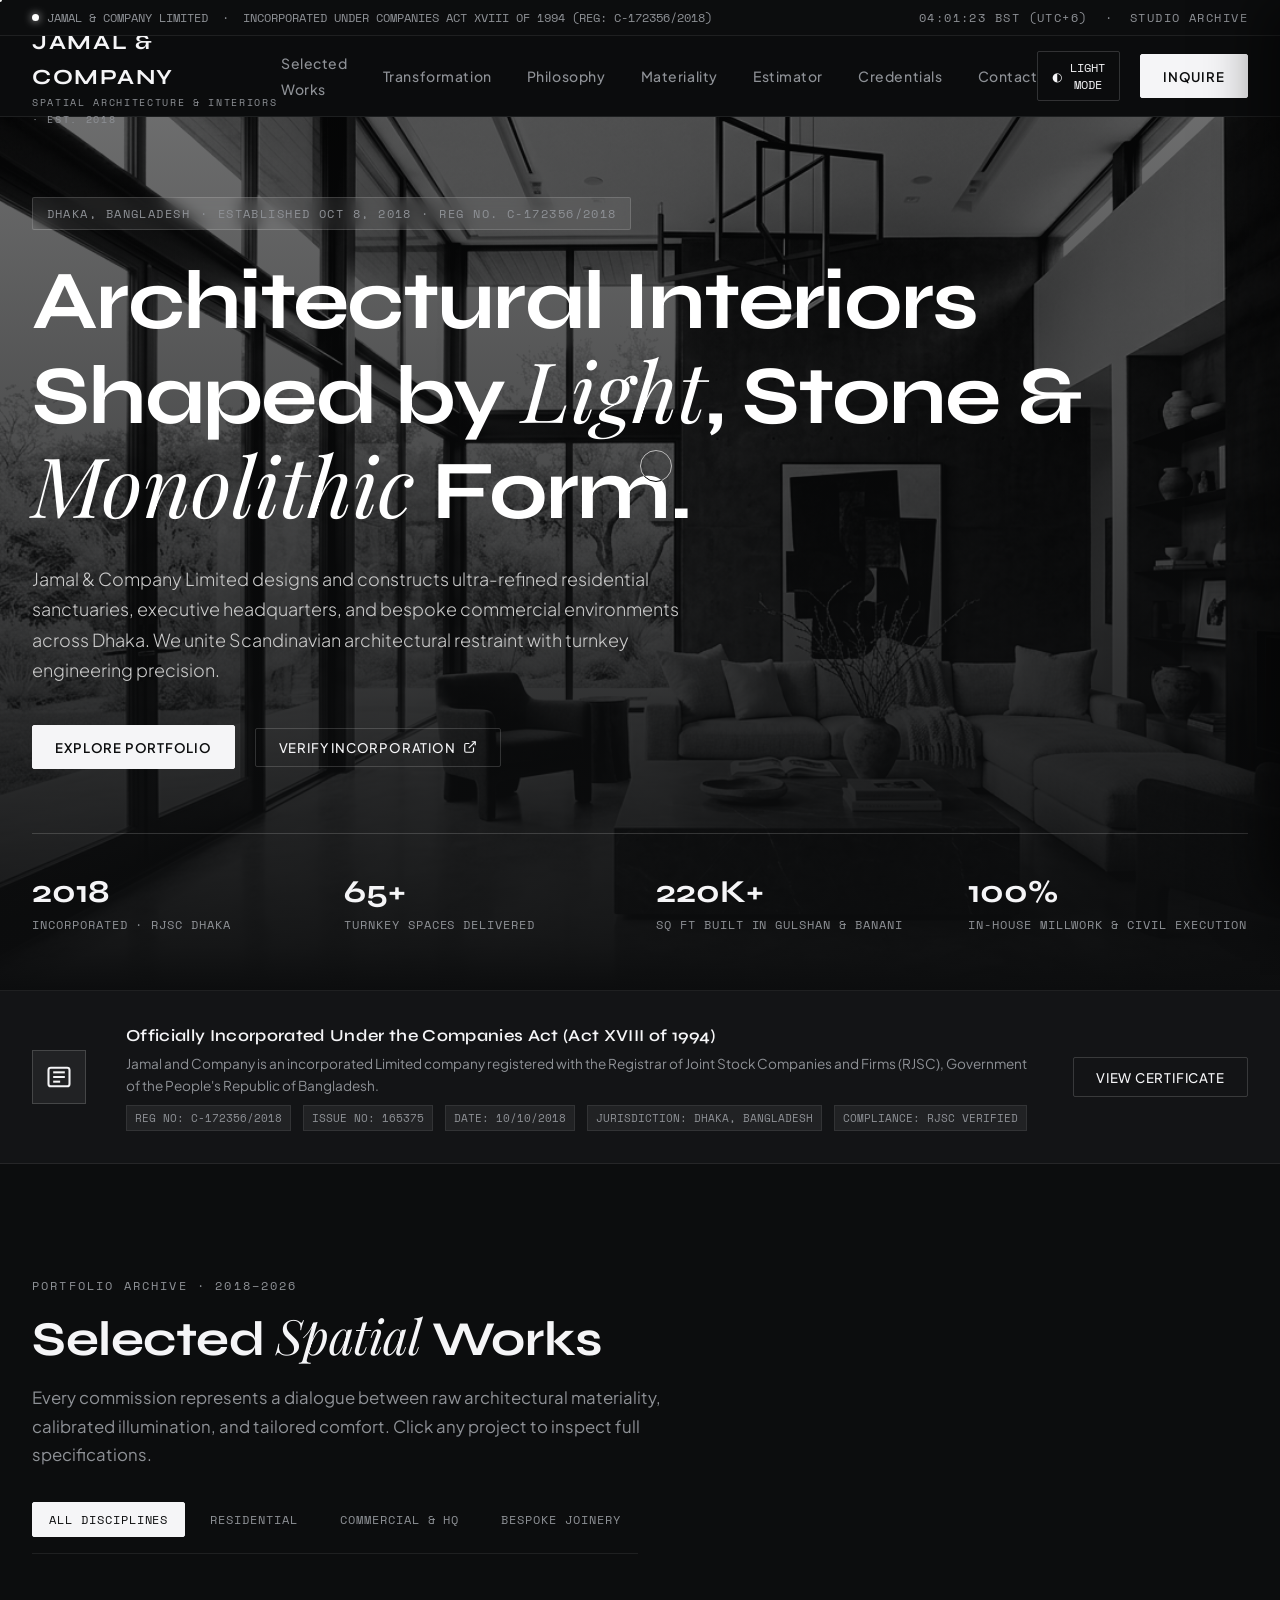
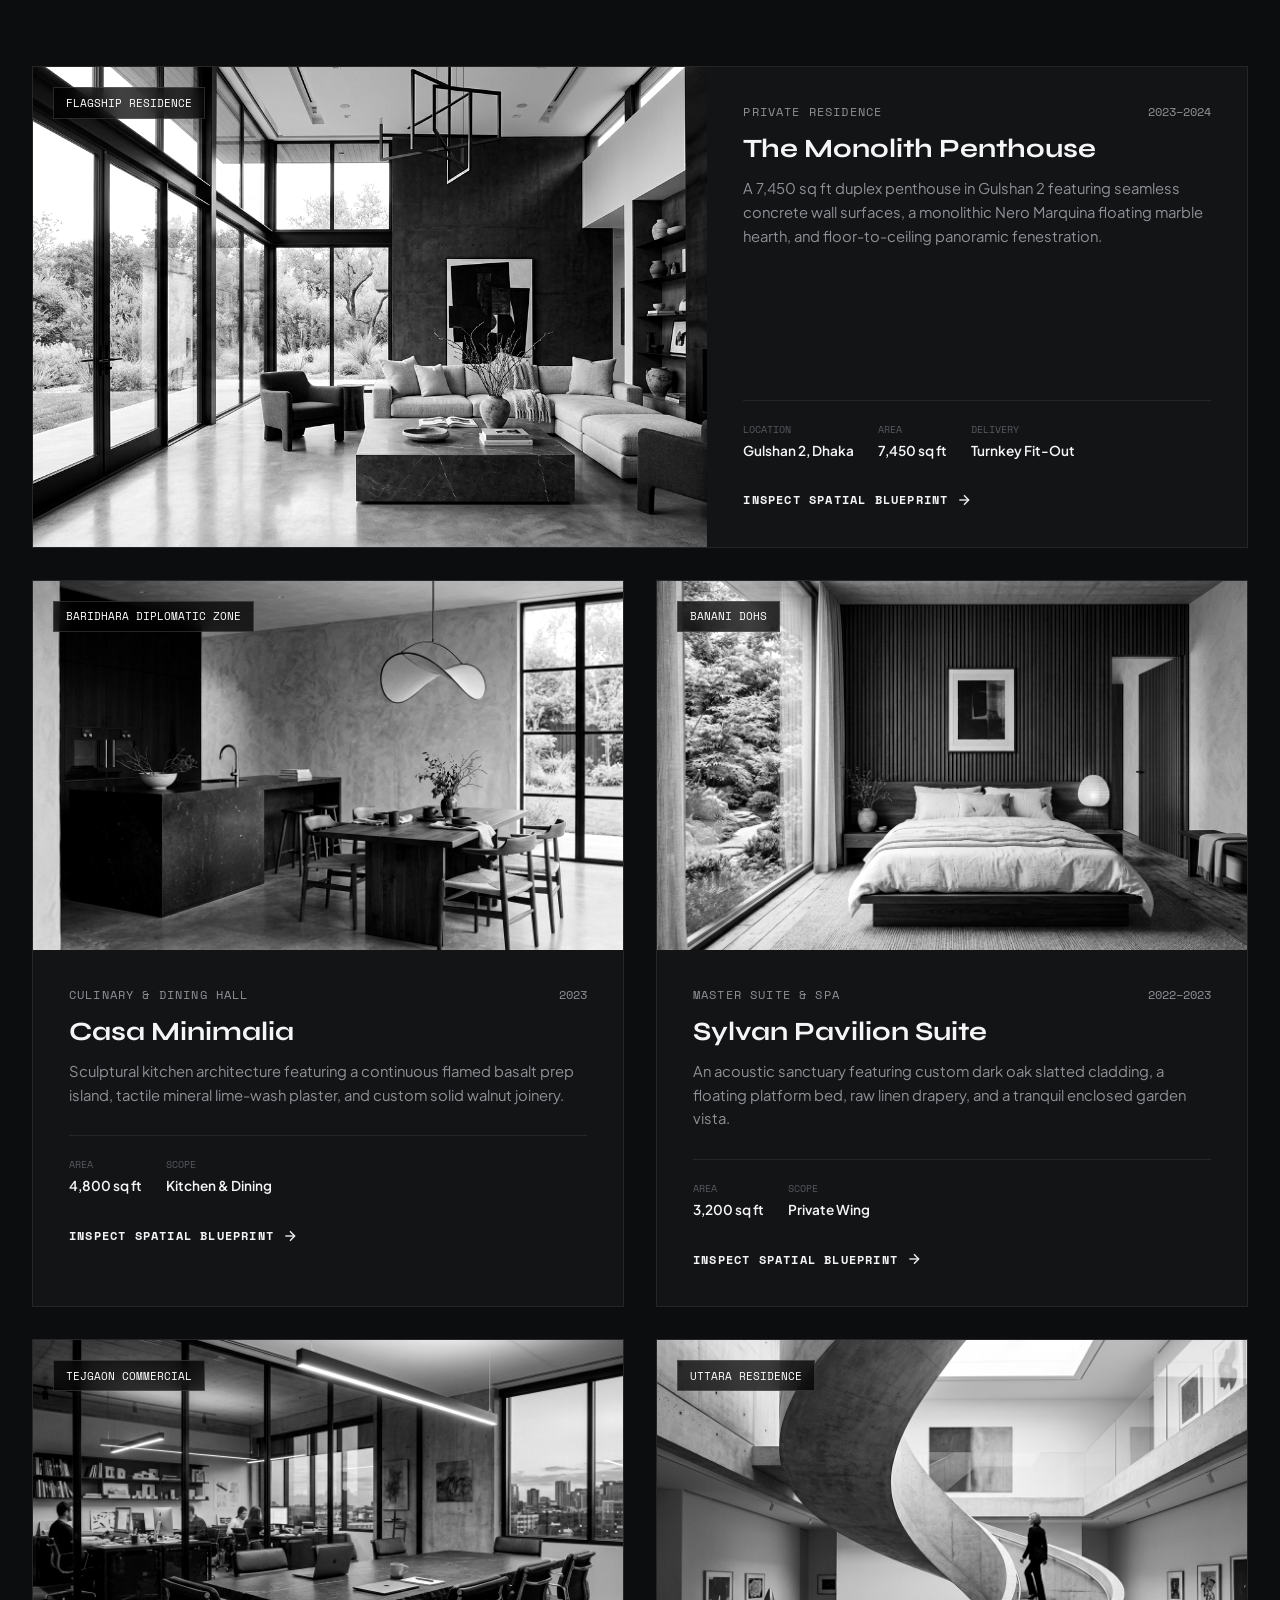
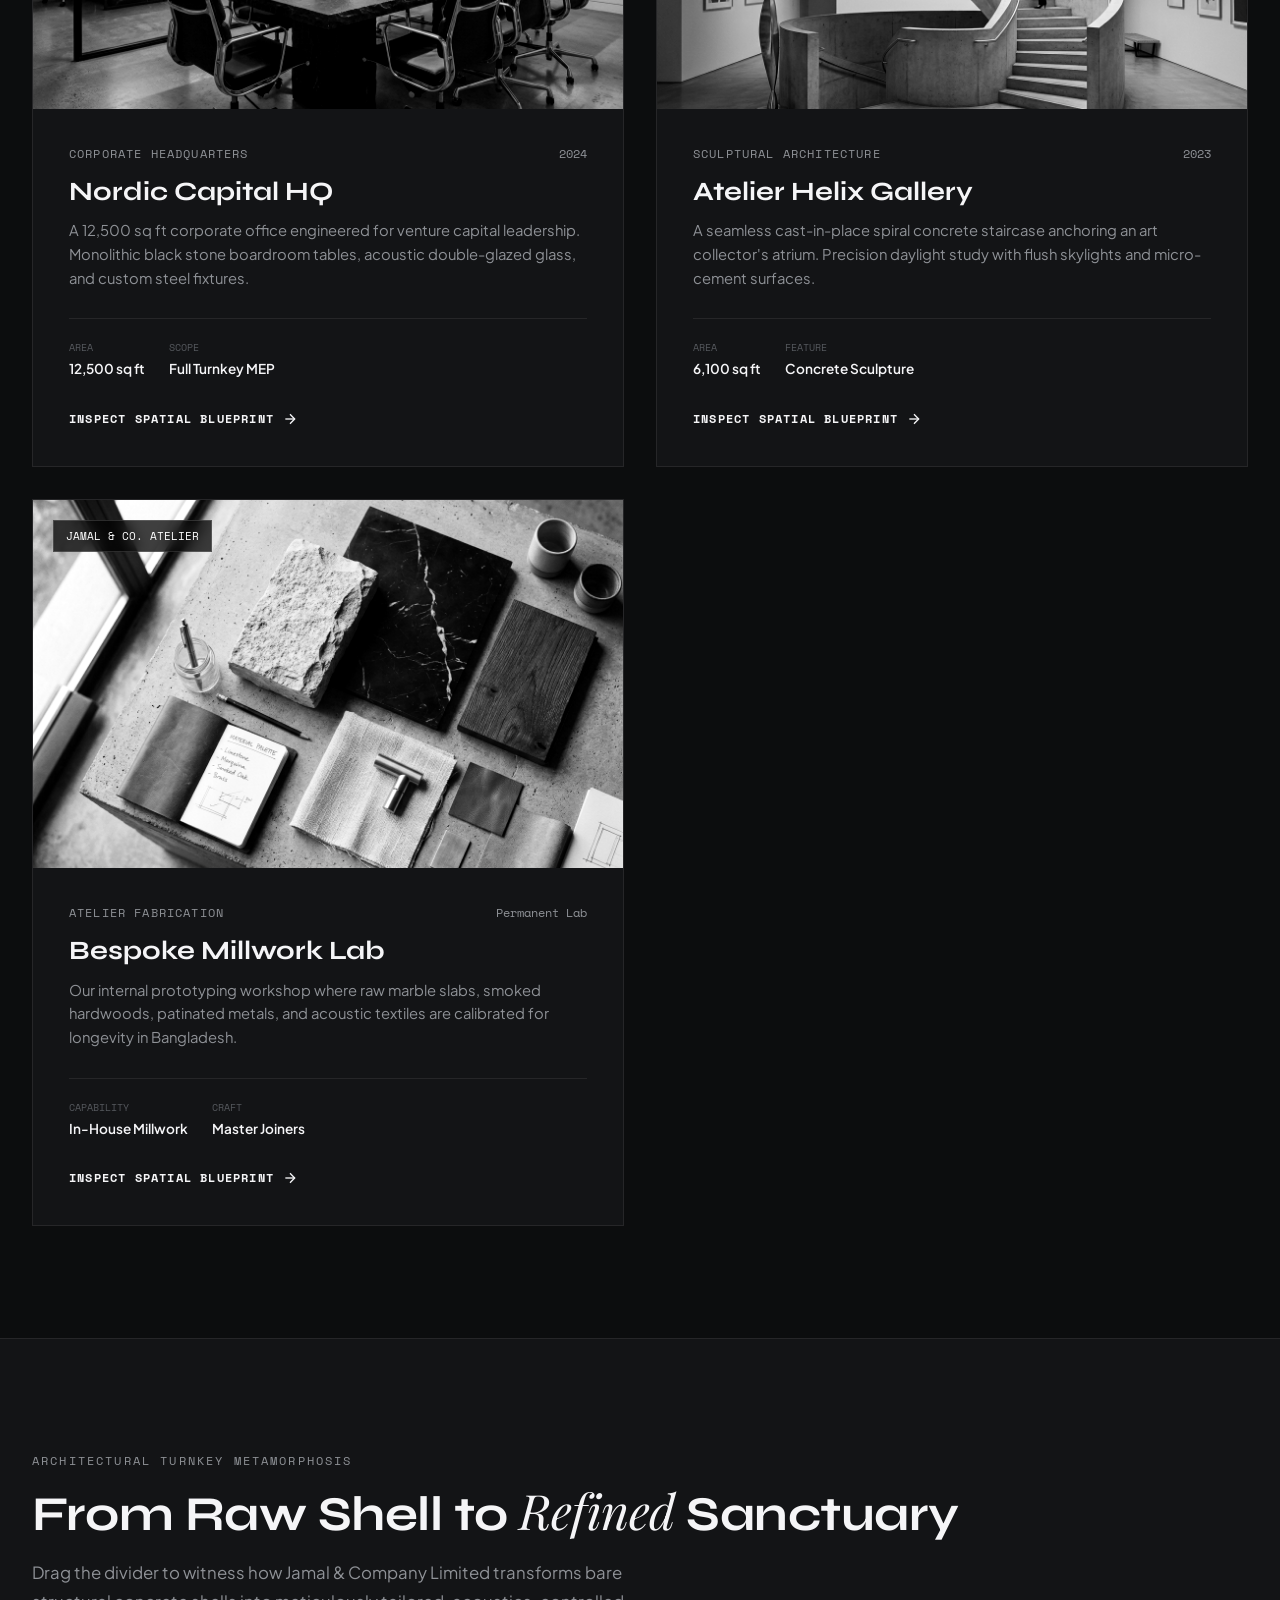
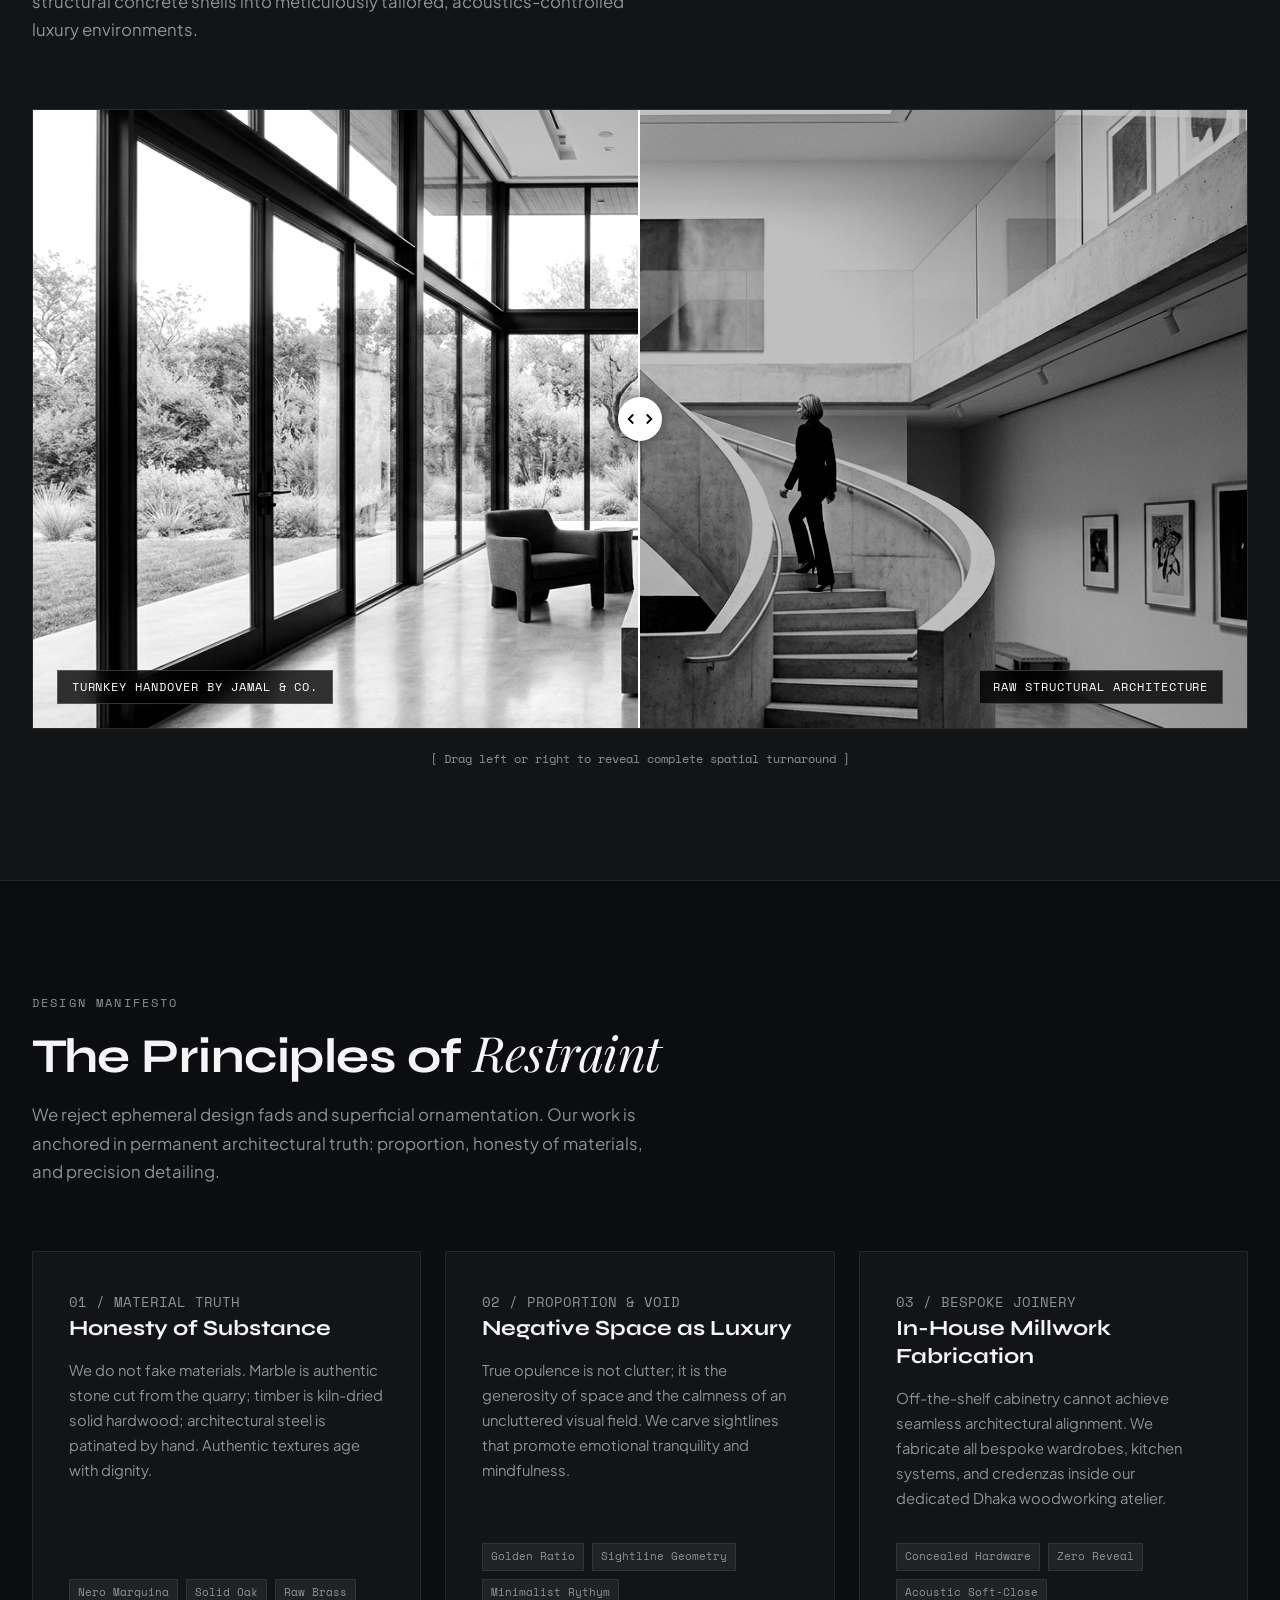
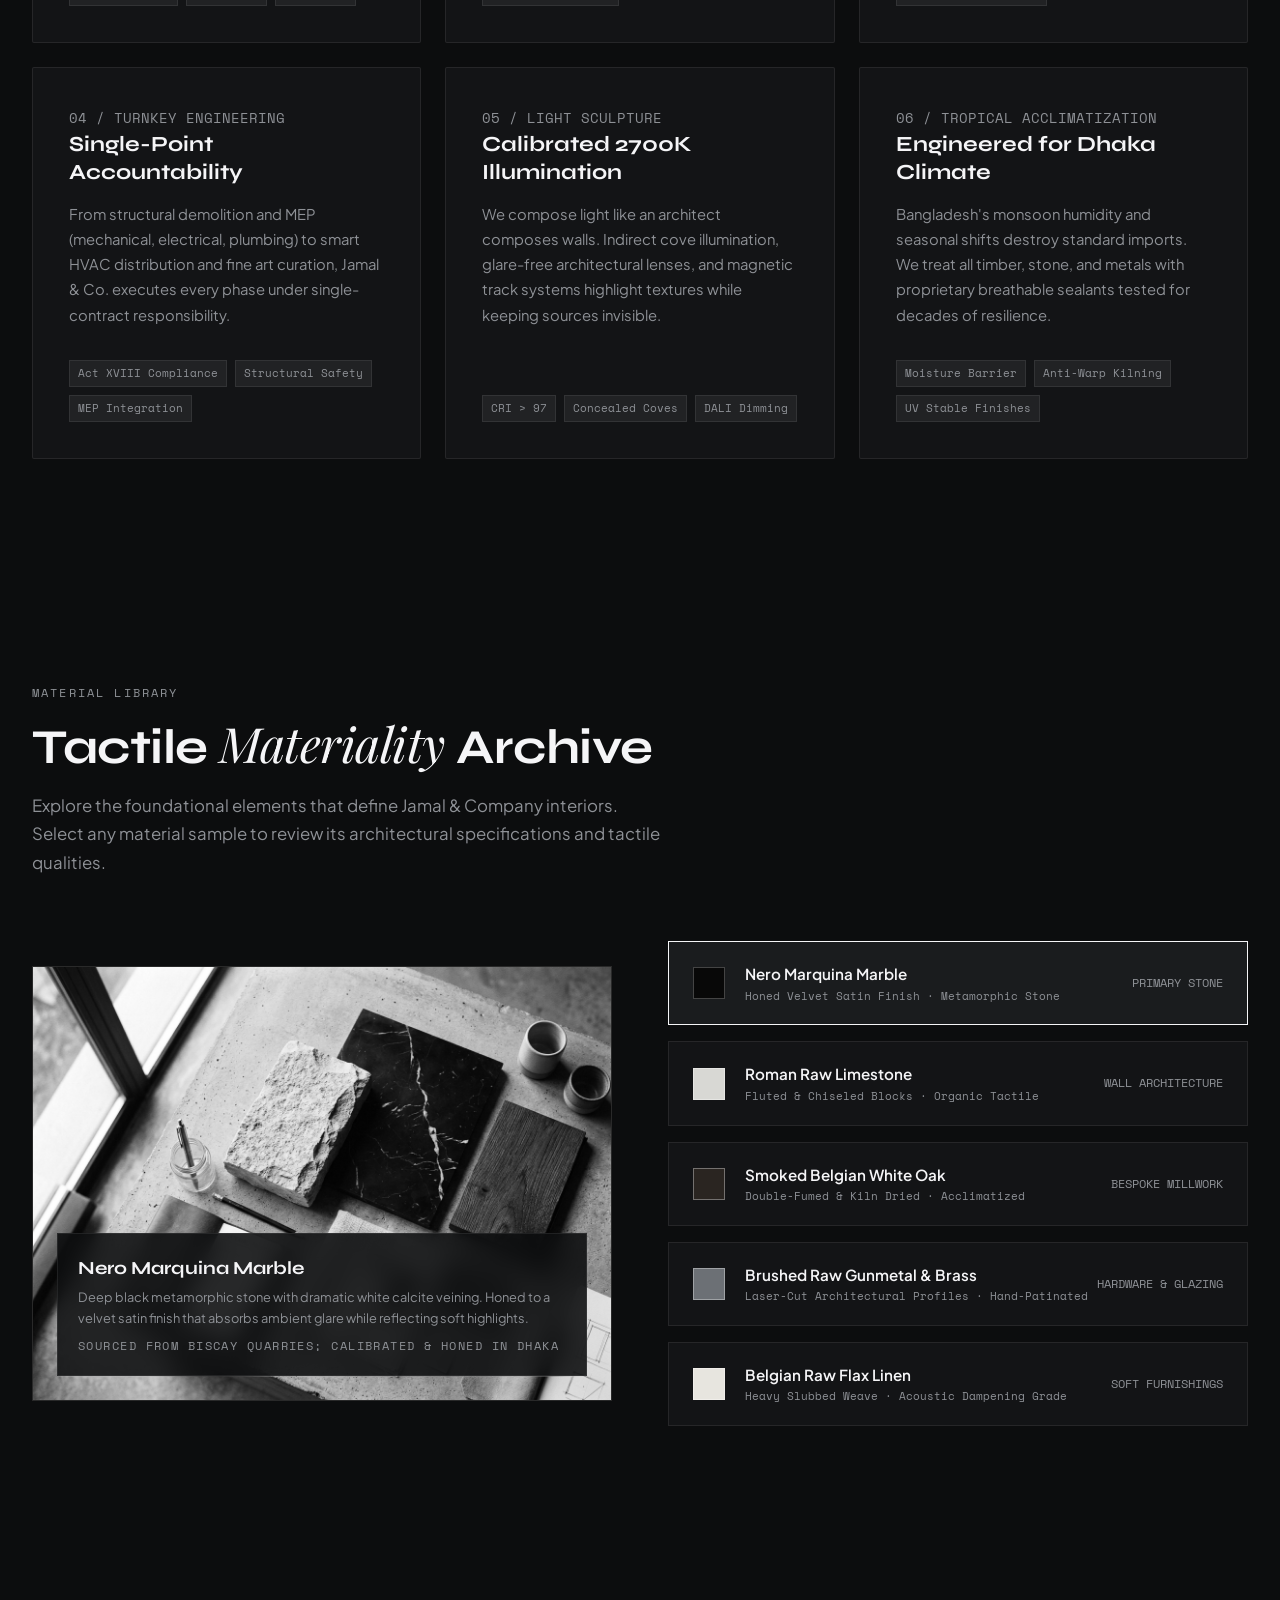
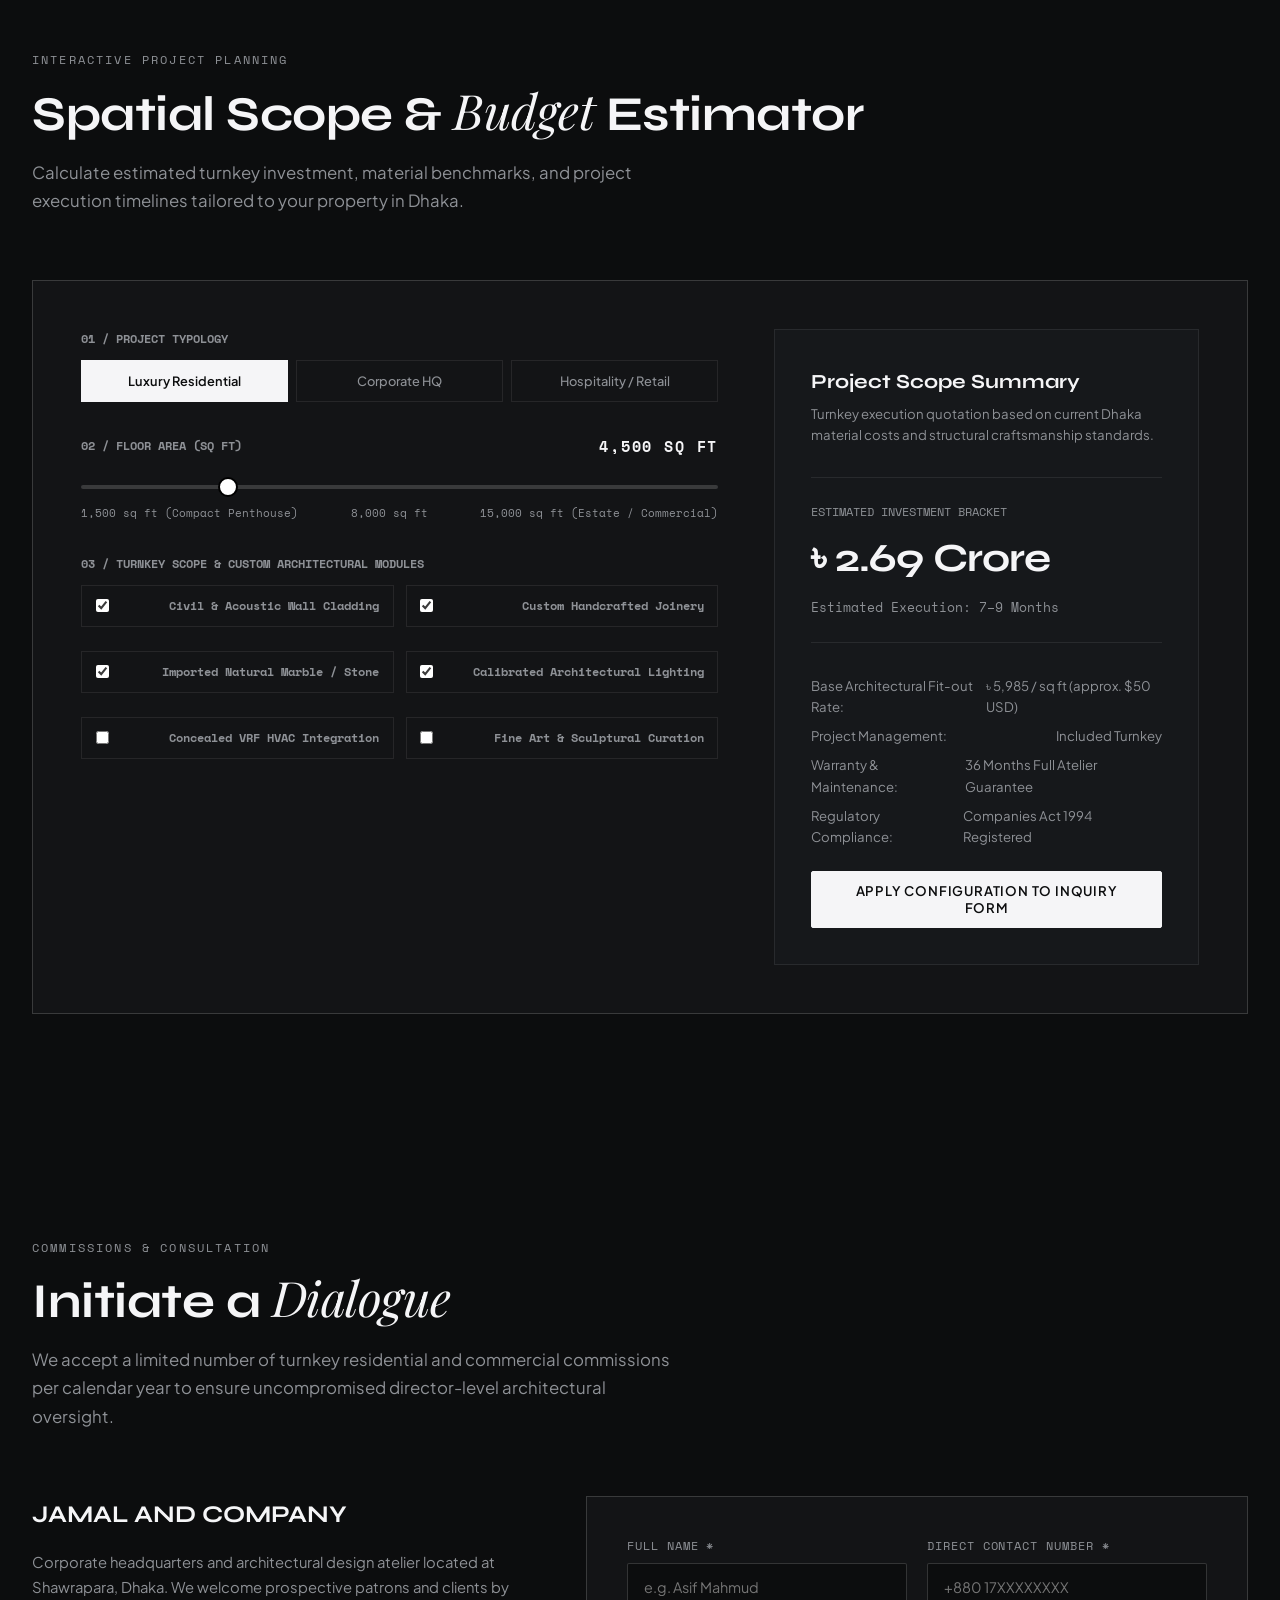
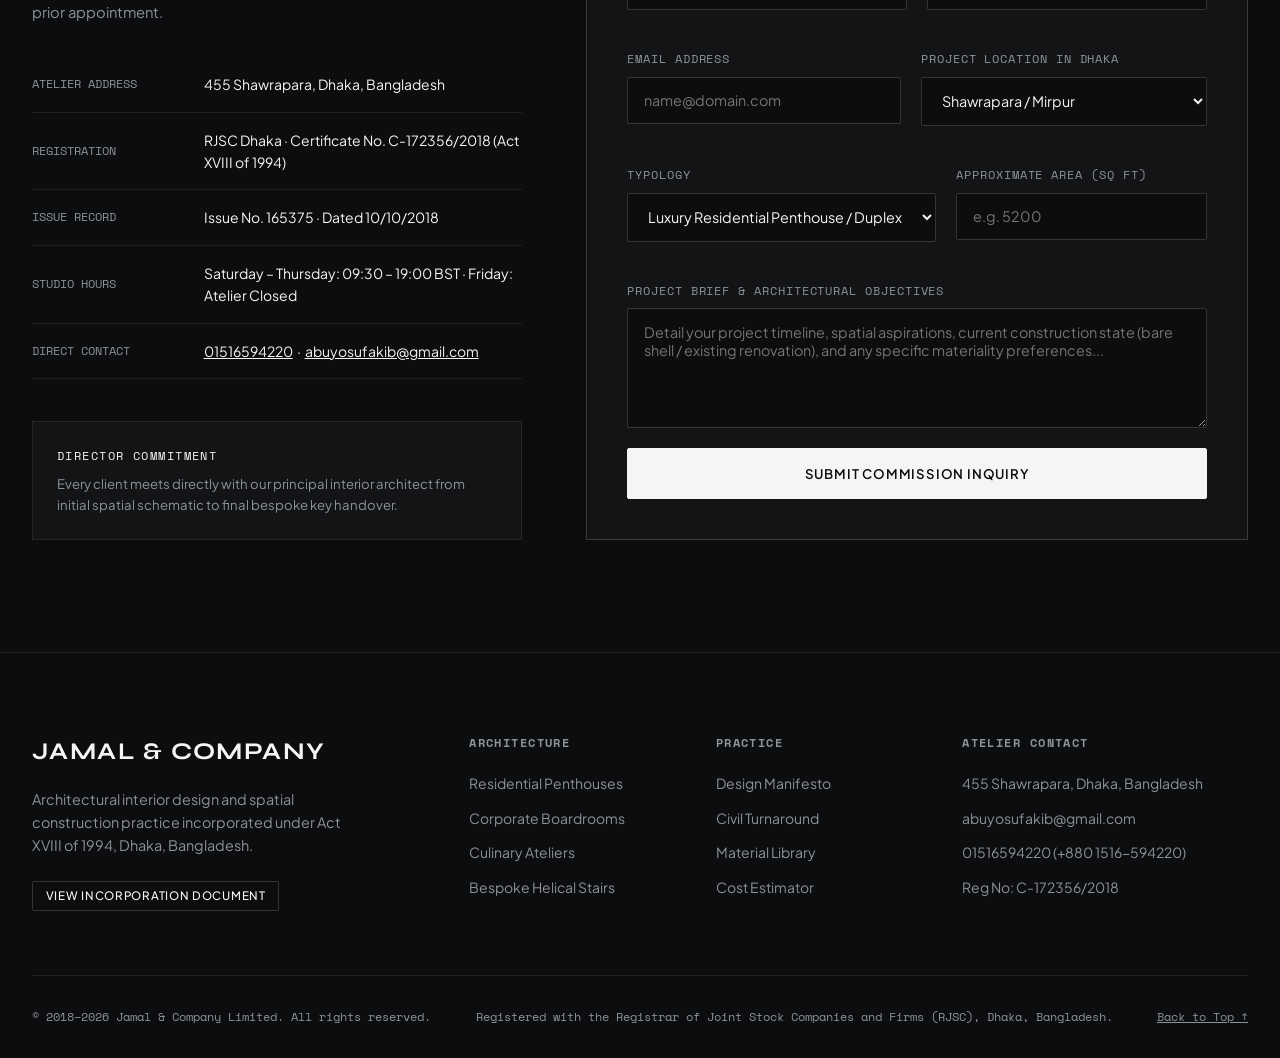
==== commit fcb27b8a: "result" ====
--- a/index.html
+++ b/index.html
@@ -19,6 +19,24 @@
   <link rel="preconnect" href="https://fonts.googleapis.com">
   <link rel="preconnect" href="https://fonts.gstatic.com" crossorigin>
   <link href="https://fonts.googleapis.com/css2?family=Playfair+Display:ital,wght@0,400;0,600;1,400&family=Plus+Jakarta+Sans:wght@300;400;500;600;700&family=Space+Mono:ital,wght@0,400;0,700;1,400&family=Syne:wght@500;600;700;800&display=swap" rel="stylesheet">
+
+  <!-- Structured Data (JSON-LD) -->
+  <script type="application/ld+json">
+  {
+    "@context": "https://schema.org",
+    "@type": "HomeAndConstructionBusiness",
+    "name": "JAMAL AND COMPANY",
+    "legalName": "JAMAL AND COMPANY LIMITED",
+    "telephone": "+8801516594220",
+    "email": "abuyosufakib@gmail.com",
+    "address": {
+      "@type": "PostalAddress",
+      "streetAddress": "455 Shawrapara",
+      "addressLocality": "Dhaka",
+      "addressCountry": "BD"
+    }
+  }
+  </script>
 
   <link rel="stylesheet" href="assets/css/style.css">
 </head>
@@ -780,16 +798,16 @@
         <div class="inquiry-grid">
           <div class="inquiry-details">
             <div>
-              <h3 style="font-family: var(--font-display); font-size: 1.5rem; margin-bottom: 1rem;">Jamal &amp; Company Limited</h3>
+              <h3 style="font-family: var(--font-display); font-size: 1.5rem; margin-bottom: 1rem;">JAMAL AND COMPANY</h3>
               <p style="color: var(--text-muted); font-size: 0.925rem; line-height: 1.7;">
-                Corporate headquarters and architectural design atelier located in the Banani / Gulshan design corridor of Dhaka. We welcome prospective patrons by prior appointment.
+                Corporate headquarters and architectural design atelier located at Shawrapara, Dhaka. We welcome prospective patrons and clients by prior appointment.
               </p>
 
               <table class="studio-meta-table">
                 <tbody>
                   <tr>
                     <th>Atelier Address</th>
-                    <td>Suite 7A, House 24, Road 11, Block D, Banani / Gulshan-2, Dhaka 1213, Bangladesh</td>
+                    <td>455 Shawrapara, Dhaka, Bangladesh</td>
                   </tr>
                   <tr>
                     <th>Registration</th>
@@ -805,7 +823,10 @@
                   </tr>
                   <tr>
                     <th>Direct Contact</th>
-                    <td>+880 1711-589201 &nbsp;·&nbsp; commissions@jamalandcompany.com</td>
+                    <td>
+                      <a href="tel:+8801516594220" style="color: inherit; text-decoration: underline;">01516594220</a> &nbsp;·&nbsp;
+                      <a href="mailto:abuyosufakib@gmail.com" style="color: inherit; text-decoration: underline;">abuyosufakib@gmail.com</a>
+                    </td>
                   </tr>
                 </tbody>
               </table>
@@ -840,6 +861,7 @@
                 <div class="form-group">
                   <label for="inquiryLocation">Project Location in Dhaka</label>
                   <select id="inquiryLocation" class="form-select">
+                    <option value="shawrapara">Shawrapara / Mirpur</option>
                     <option value="gulshan">Gulshan 1 / Gulshan 2</option>
                     <option value="baridhara">Baridhara Diplomatic Zone / DOHS</option>
                     <option value="banani">Banani / Banani DOHS</option>
@@ -921,9 +943,9 @@
         <div class="footer-col">
           <h5>Atelier Contact</h5>
           <ul class="footer-nav">
-            <li>House 24, Road 11, Banani, Dhaka</li>
-            <li>commissions@jamalandcompany.com</li>
-            <li>+880 1711-589201</li>
+            <li>455 Shawrapara, Dhaka, Bangladesh</li>
+            <li><a href="mailto:abuyosufakib@gmail.com">abuyosufakib@gmail.com</a></li>
+            <li><a href="tel:+8801516594220">01516594220 (+880 1516-594220)</a></li>
             <li>Reg No: C-172356/2018</li>
           </ul>
         </div>
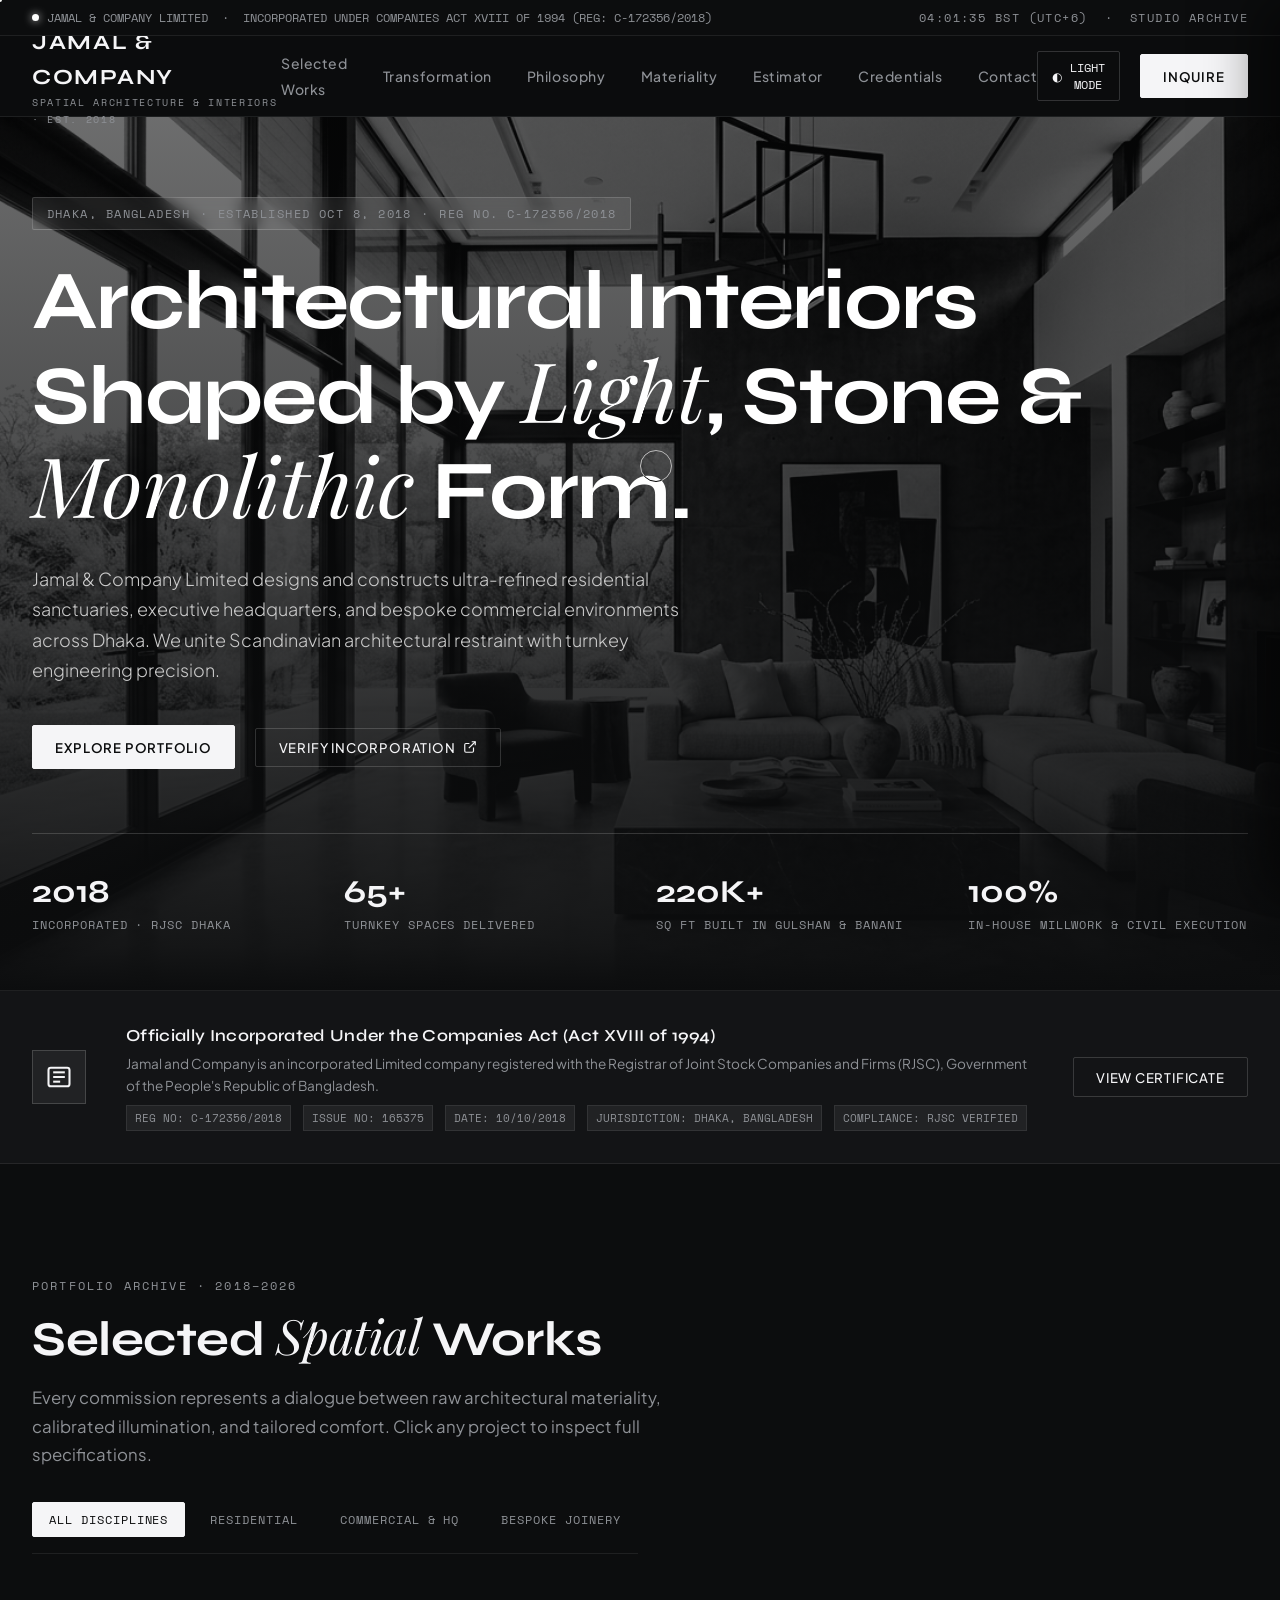
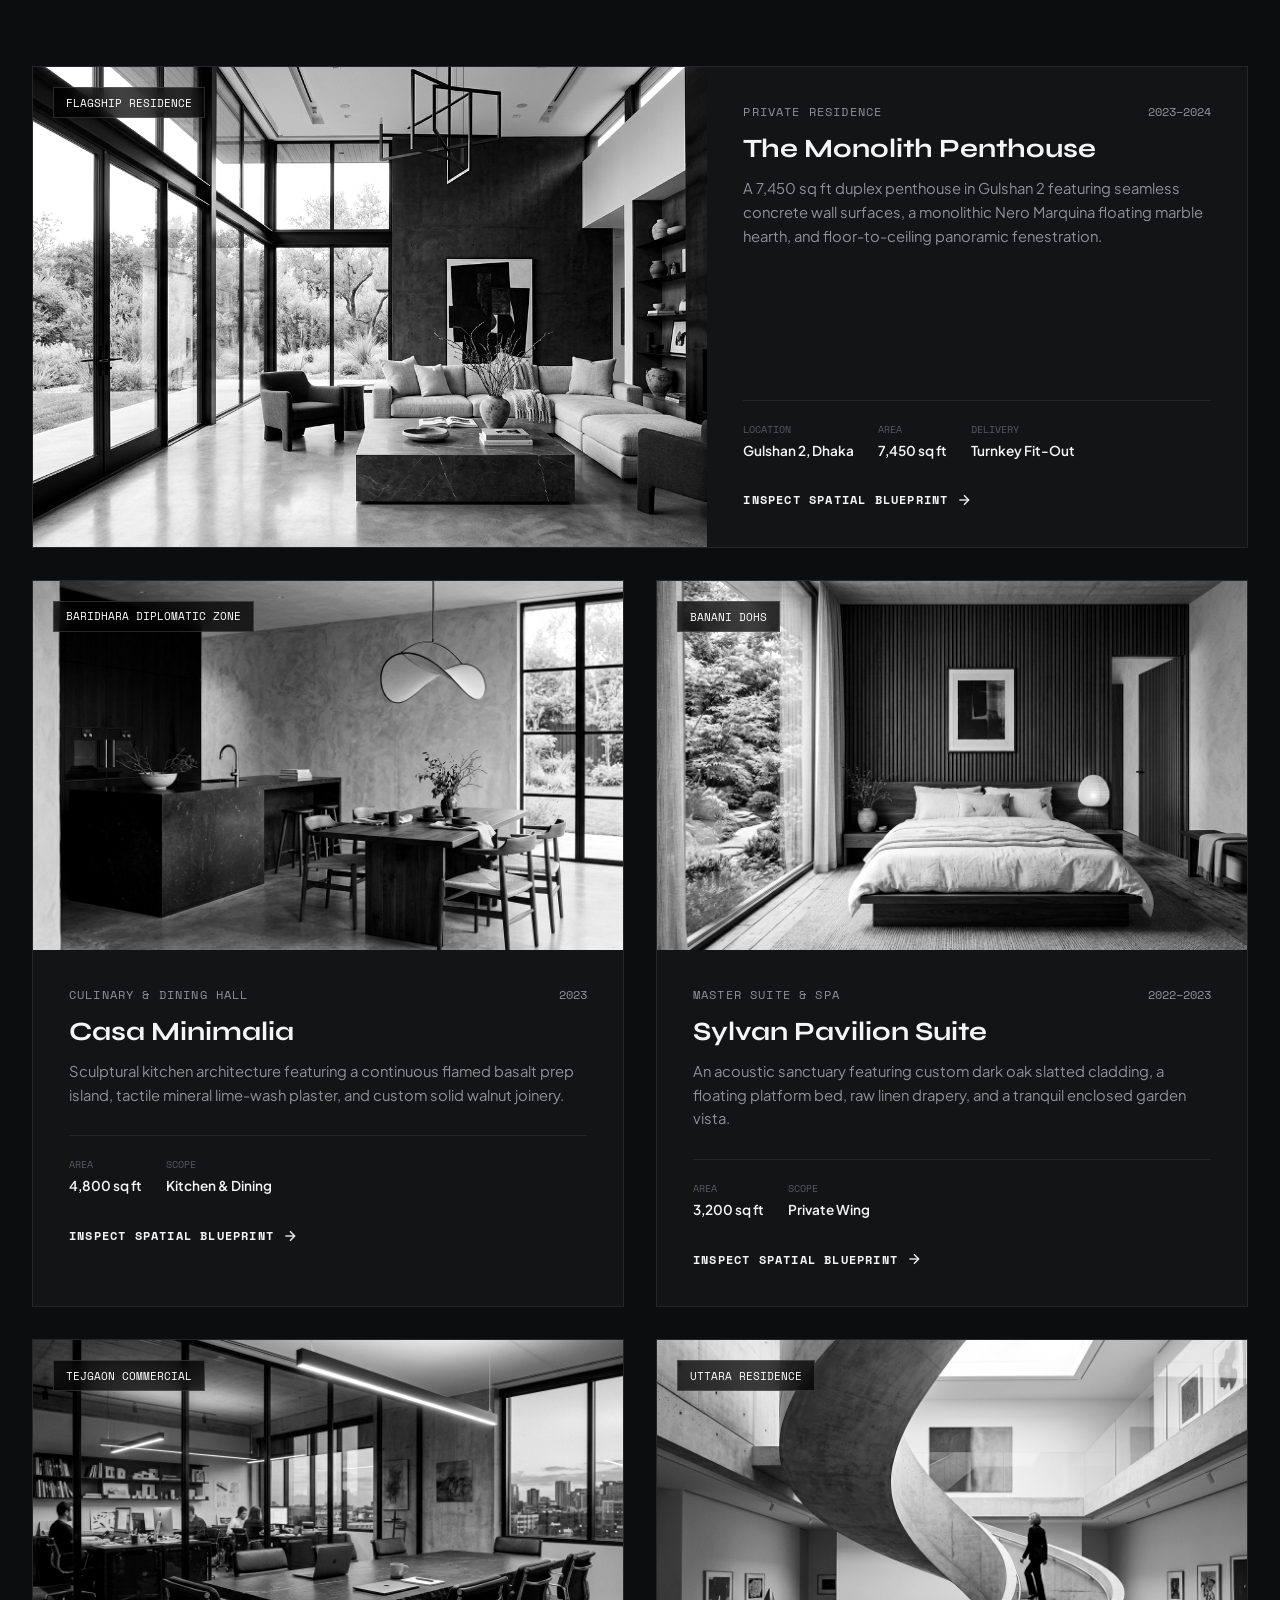
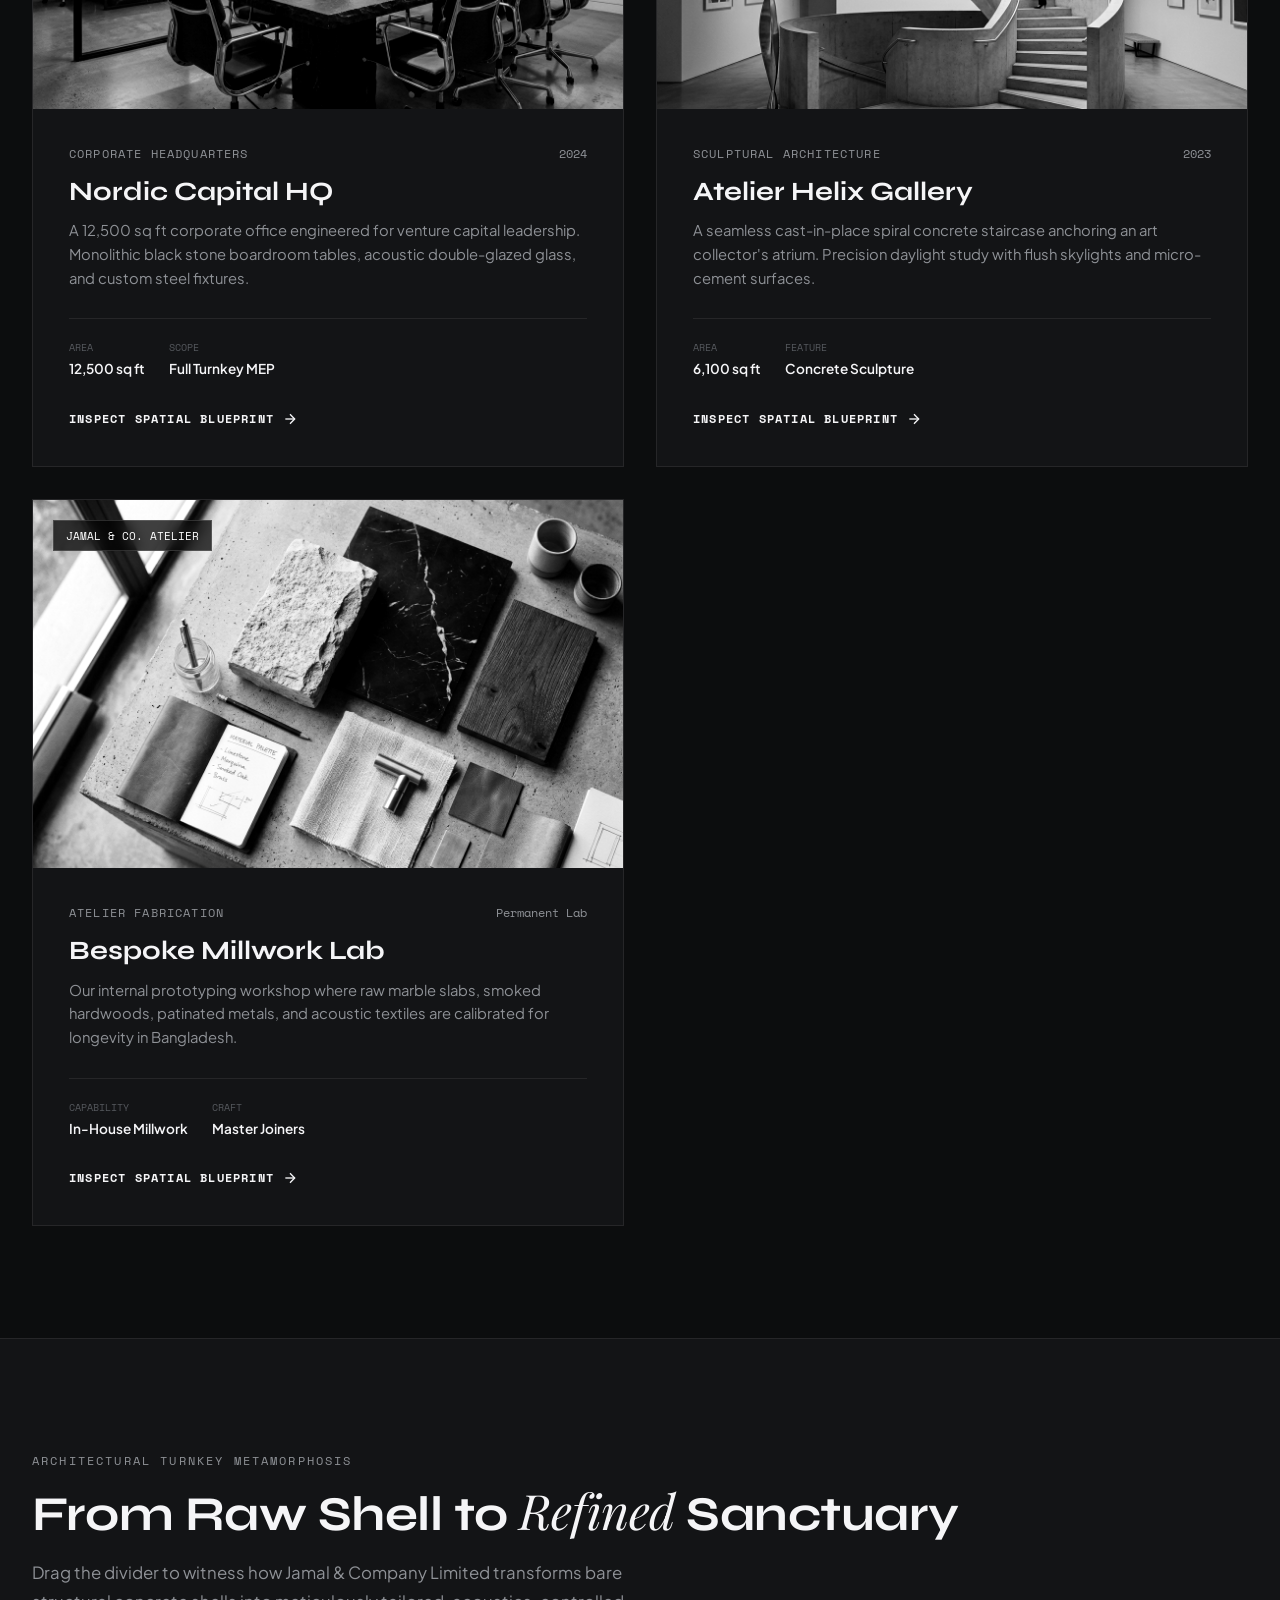
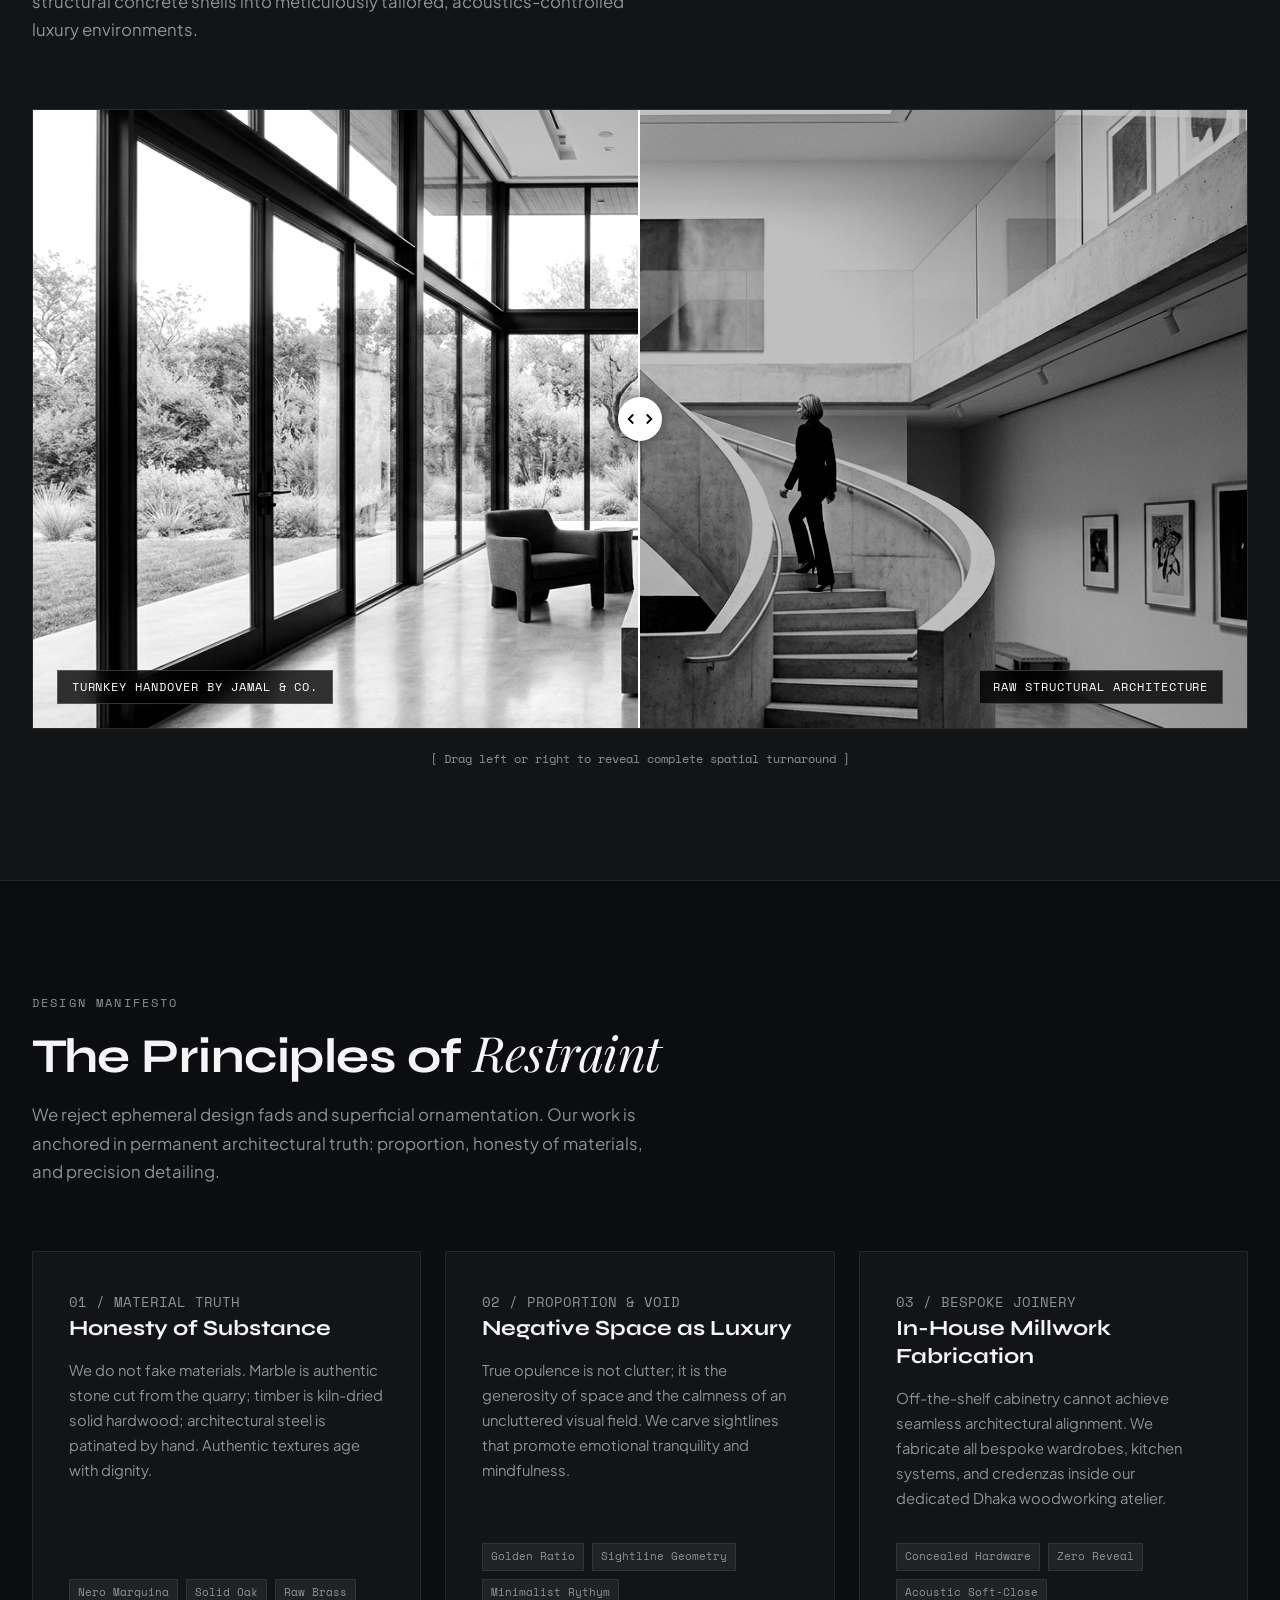
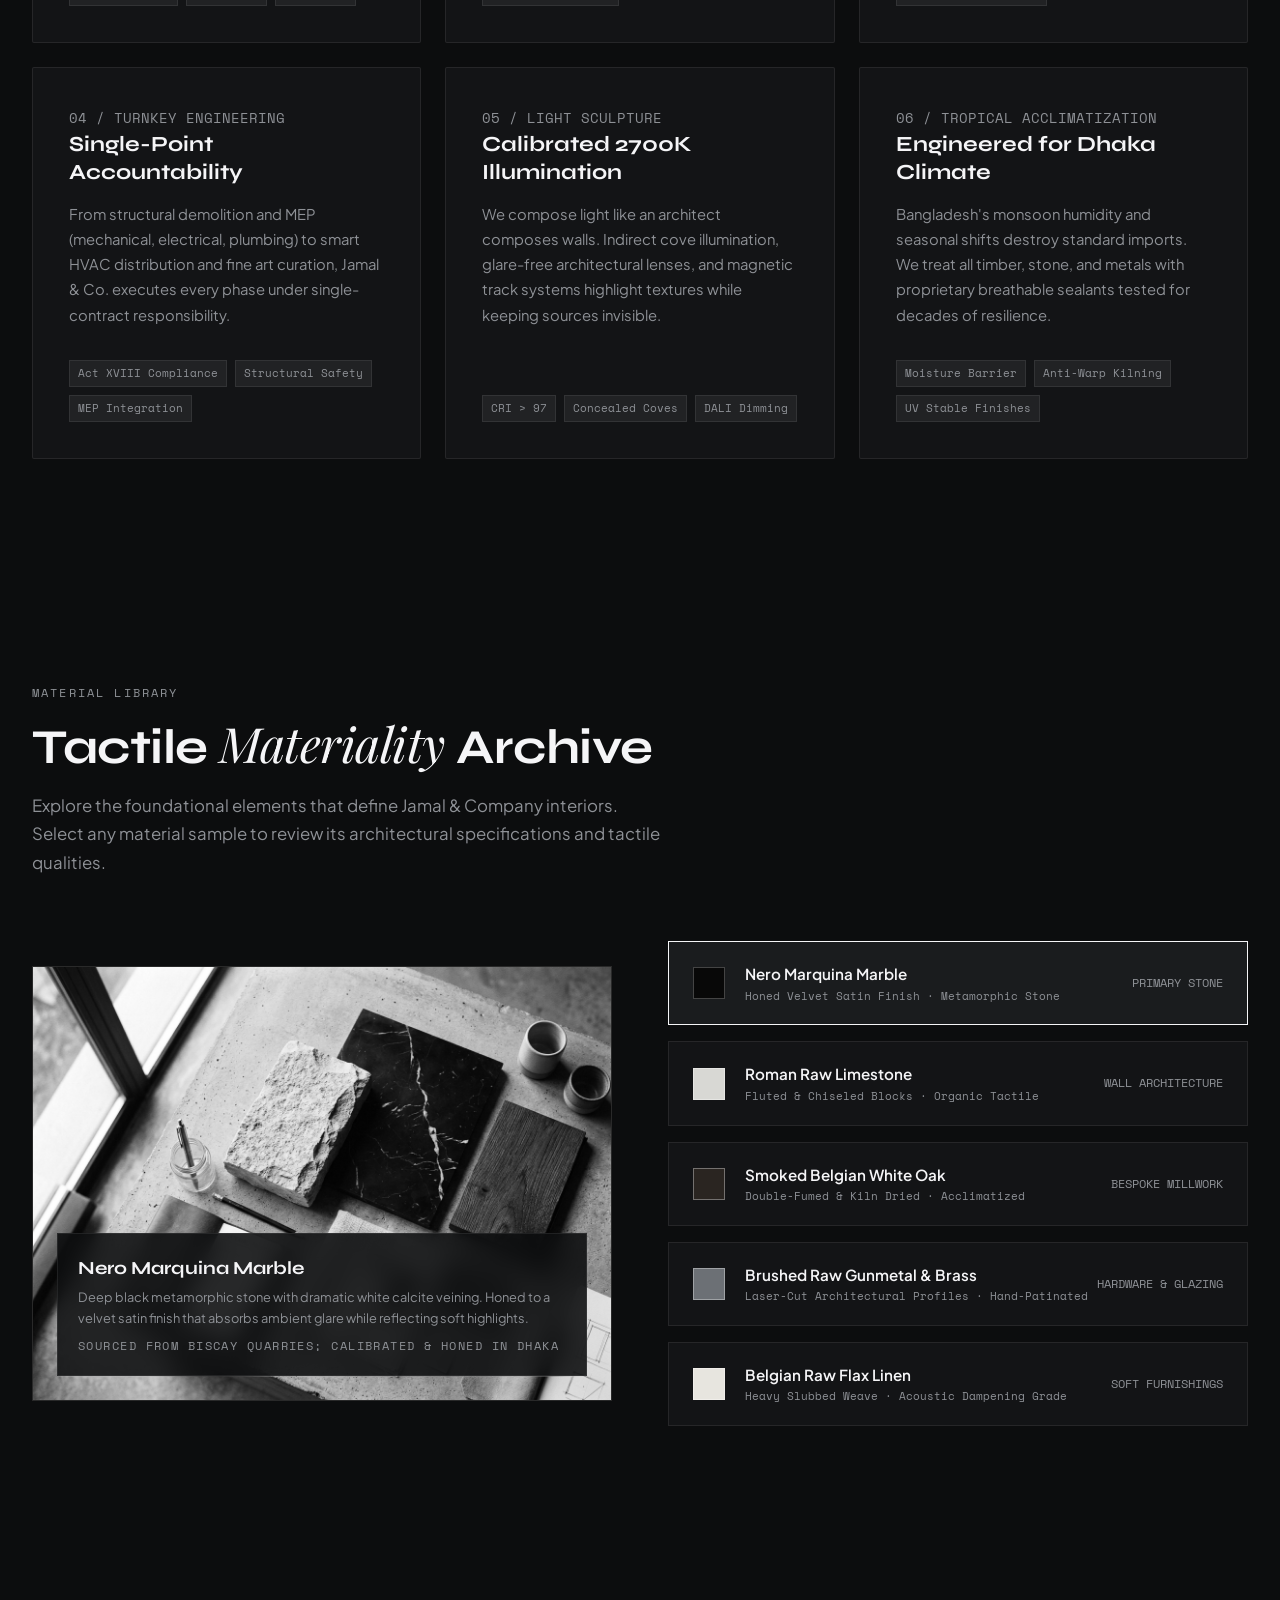
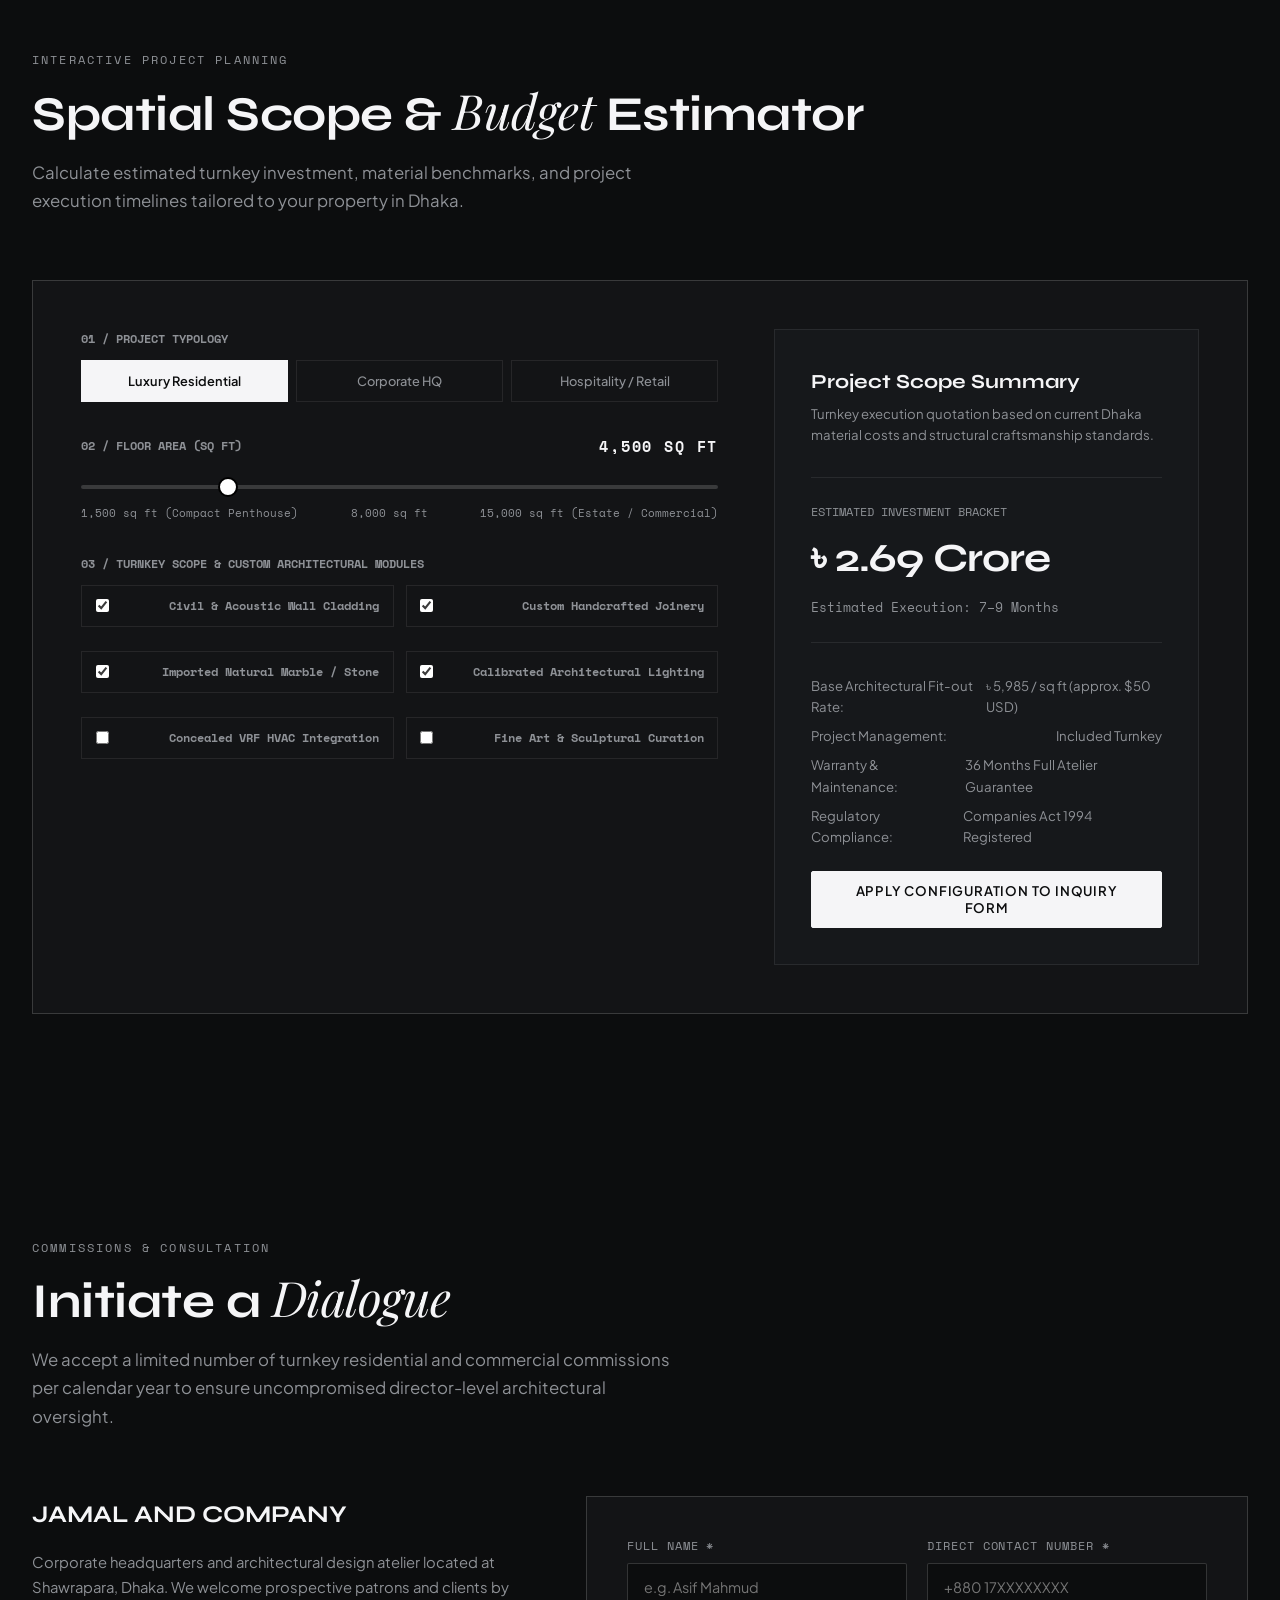
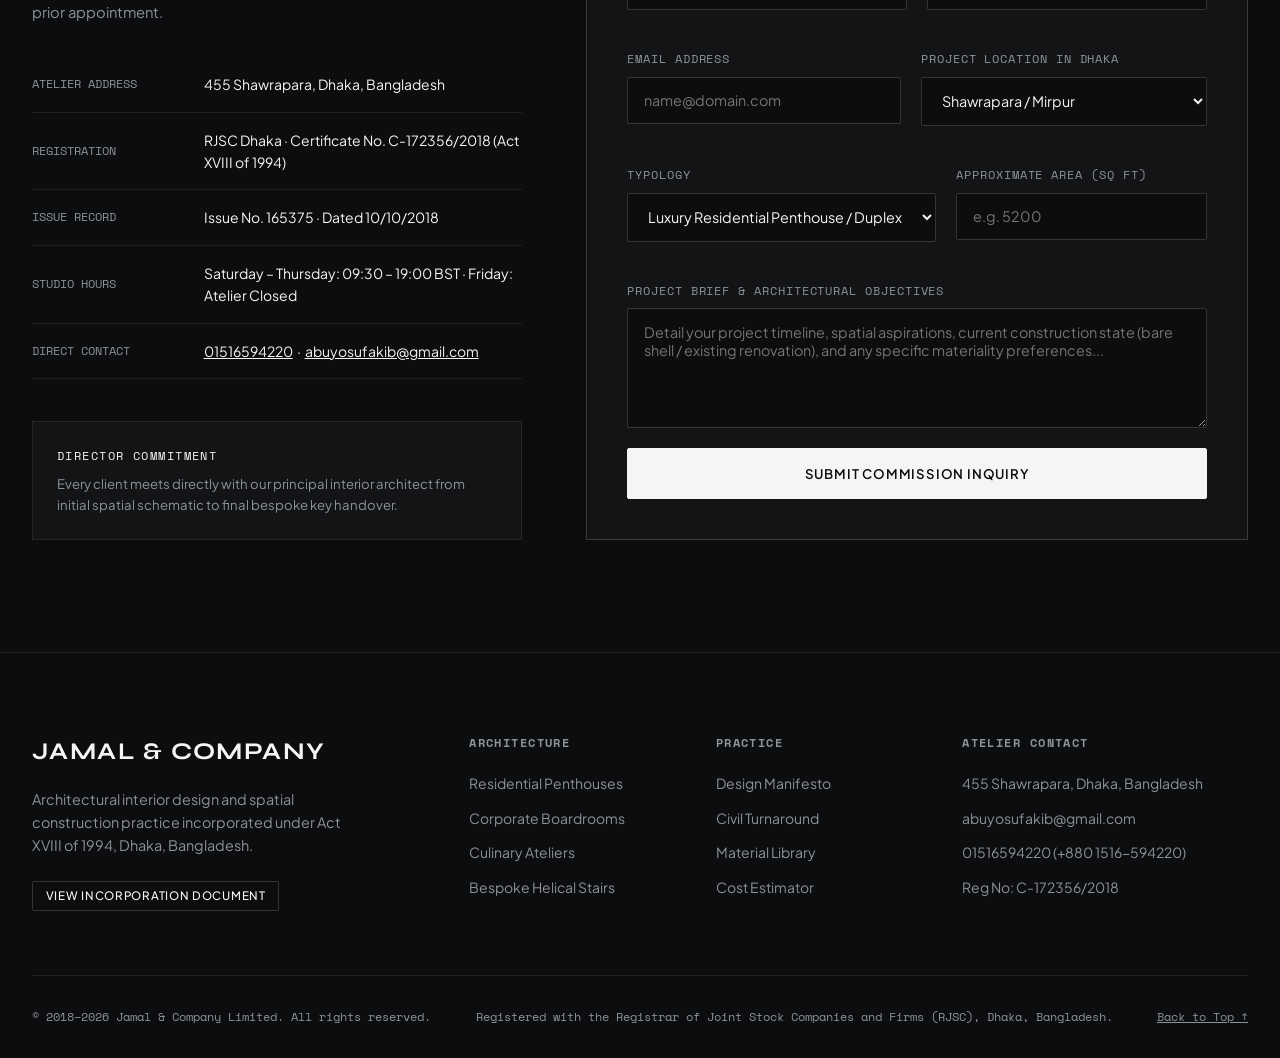
==== commit 62ad08a6: "responsive" ====
--- a/index.html
+++ b/index.html
@@ -88,7 +88,7 @@
             <span class="theme-label">LIGHT MODE</span>
           </button>
           <a href="#contact" class="btn-primary">Inquire</a>
-          <button id="mobileMenuToggle" class="mobile-menu-btn" aria-label="Open mobile navigation">&#9776;</button>
+          <button id="mobileMenuToggle" class="mobile-menu-btn" aria-label="Open mobile navigation" aria-expanded="false">&#9776;</button>
         </div>
       </div>
     </div>
@@ -983,7 +983,7 @@
       </div>
 
       <div class="modal-body">
-        <div style="display: grid; grid-template-columns: 1fr 1fr; gap: 2rem; align-items: center;">
+        <div class="cert-modal-grid">
           <div style="border: 1px solid var(--border-medium); padding: 0.5rem; background: #fff;">
             <img src="assets/images/certificate_incorporation.png" alt="Official Certificate of Incorporation of Jamal and Company Limited under Act XVIII of 1994 No C-172356/2018" style="width: 100%; height: auto;">
           </div>
@@ -1045,7 +1045,7 @@
         <img src="assets/images/hero.jpg" id="drawerImage" alt="Project Inspection View">
       </div>
 
-      <div style="display: grid; grid-template-columns: repeat(3, 1fr); gap: 1rem; padding-bottom: 1.5rem; margin-bottom: 1.5rem; border-bottom: 1px solid var(--border-subtle);">
+      <div class="drawer-meta-grid">
         <div>
           <span class="mono-meta">LOCATION</span>
           <div id="drawerLocation" style="font-weight: 600; font-size: 0.85rem; margin-top: 0.25rem;">Gulshan 2, Dhaka</div>
--- a/assets/css/style.css
+++ b/assets/css/style.css
@@ -1410,34 +1410,272 @@
   opacity: 1;
 }
 
-/* Responsive Breakpoints */
+/* ==========================================================================
+   Responsive Architecture & Mobile Optimization
+   ========================================================================== */
+
+/* Shared Layout Grids for Modals & Drawers */
+.cert-modal-grid {
+  display: grid;
+  grid-template-columns: 1fr 1fr;
+  gap: 2rem;
+  align-items: center;
+}
+.drawer-meta-grid {
+  display: grid;
+  grid-template-columns: repeat(3, 1fr);
+  gap: 1rem;
+  padding-bottom: 1.5rem;
+  margin-bottom: 1.5rem;
+  border-bottom: 1px solid var(--border-subtle);
+}
+
+/* Touch & Cursor Optimizations */
+@media (hover: none), (pointer: coarse), (max-width: 1024px) {
+  .custom-cursor,
+  .custom-cursor-dot {
+    display: none !important;
+  }
+  body {
+    cursor: auto !important;
+  }
+}
+
+/* Tablet & Medium Breakpoint (<= 1024px) */
 @media (max-width: 1024px) {
   .hero-stats-grid {
     grid-template-columns: repeat(2, 1fr);
+    gap: 1.75rem;
   }
   .notion-grid {
     grid-template-columns: repeat(2, 1fr);
   }
   .estimator-card {
     grid-template-columns: 1fr;
+    gap: 2.5rem;
+    padding: 2.5rem;
   }
   .material-archive-grid {
     grid-template-columns: 1fr;
+    gap: 2.5rem;
   }
   .inquiry-grid {
     grid-template-columns: 1fr;
+    gap: 3rem;
   }
   .footer-top {
     grid-template-columns: repeat(2, 1fr);
-  }
-}
-
+    gap: 2.5rem;
+  }
+}
+
+/* Mobile & Tablet Portrait (<= 768px) */
 @media (max-width: 768px) {
+  /* Layout Spacing */
+  .container {
+    padding: 0 1.25rem;
+  }
+  .section {
+    padding: 4.5rem 0;
+  }
+  .section-header {
+    margin-bottom: 2.5rem;
+  }
+  .section-title {
+    font-size: clamp(1.85rem, 6.5vw, 2.75rem);
+  }
+  .section-desc {
+    font-size: 0.95rem;
+    line-height: 1.65;
+  }
+
+  /* Top Status Bar */
+  .top-status-bar {
+    padding: 0.45rem 0;
+    font-size: 0.68rem;
+  }
+  .top-status-inner {
+    flex-direction: column;
+    align-items: flex-start;
+    gap: 0.35rem;
+  }
+
+  /* Sticky Header & Mobile Navigation */
+  .header-inner {
+    height: 64px;
+  }
+  .brand-name {
+    font-size: 1.15rem;
+    letter-spacing: 0.05em;
+  }
+  .brand-sub {
+    font-size: 0.58rem;
+    letter-spacing: 0.1em;
+  }
+  .header-actions {
+    gap: 0.65rem;
+  }
+  .header-actions .btn-primary {
+    padding: 0.45rem 0.85rem;
+    font-size: 0.725rem;
+  }
+  .theme-toggle-btn {
+    padding: 0.45rem 0.65rem;
+    font-size: 0.7rem;
+  }
+  .mobile-menu-btn {
+    display: inline-flex;
+    align-items: center;
+    justify-content: center;
+    width: 40px;
+    height: 40px;
+    font-size: 1.45rem;
+    line-height: 1;
+    border-radius: var(--radius-xs);
+    border: 1px solid var(--border-medium);
+  }
+
+  /* Slide-down Mobile Navigation Panel */
   .nav-links {
+    position: fixed;
+    top: 64px;
+    left: 0;
+    width: 100%;
+    height: calc(100vh - 64px);
+    background: var(--bg-main);
+    flex-direction: column;
+    align-items: flex-start;
+    padding: 2rem 1.5rem 3rem;
+    gap: 0;
+    border-bottom: 1px solid var(--border-medium);
+    overflow-y: auto;
+    -webkit-overflow-scrolling: touch;
+    transform: translateY(-120%);
+    opacity: 0;
+    visibility: hidden;
+    transition: transform 0.35s cubic-bezier(0.16, 1, 0.3, 1), opacity 0.25s ease, visibility 0.25s;
+    z-index: 99;
+  }
+  .nav-links.active {
+    transform: translateY(0);
+    opacity: 1;
+    visibility: visible;
+  }
+  .nav-links li {
+    width: 100%;
+  }
+  .nav-links .nav-link {
+    display: block;
+    width: 100%;
+    font-size: 1.2rem;
+    font-family: var(--font-display);
+    padding: 0.9rem 0;
+    border-bottom: 1px solid var(--border-subtle);
+    color: var(--text-main);
+  }
+  .nav-links .nav-link:hover {
+    color: var(--text-main);
+    padding-left: 0.5rem;
+  }
+  .nav-links .nav-link::after {
     display: none;
   }
-  .mobile-menu-btn {
-    display: block;
+
+  /* Hero Section */
+  .hero-section {
+    min-height: auto;
+    padding: 3.5rem 0 2.5rem;
+  }
+  .hero-tag {
+    font-size: 0.65rem;
+    gap: 0.45rem;
+    padding: 0.35rem 0.65rem;
+    flex-wrap: wrap;
+    line-height: 1.5;
+    margin-bottom: 1.25rem;
+  }
+  .hero-title {
+    font-size: clamp(2rem, 7.5vw, 3rem);
+    line-height: 1.15;
+    margin-bottom: 1.25rem;
+  }
+  .hero-lead {
+    font-size: 0.95rem;
+    line-height: 1.6;
+    margin-bottom: 2rem;
+  }
+  .hero-actions {
+    flex-direction: column;
+    align-items: stretch;
+    gap: 0.75rem;
+    margin-bottom: 2.5rem;
+  }
+  .hero-actions .btn-primary,
+  .hero-actions .btn-secondary {
+    width: 100%;
+    justify-content: center;
+    padding: 0.85rem 1.25rem;
+  }
+  .hero-stats-grid {
+    grid-template-columns: repeat(2, 1fr);
+    gap: 1.5rem 1rem;
+    padding-top: 1.75rem;
+  }
+  .stat-num {
+    font-size: 1.65rem;
+  }
+  .stat-label {
+    font-size: 0.68rem;
+  }
+
+  /* Credential Banner */
+  .credential-banner {
+    padding: 1.75rem 0;
+  }
+  .credential-grid {
+    grid-template-columns: 1fr;
+    gap: 1.25rem;
+    text-align: left;
+  }
+  .credential-icon-box {
+    width: 46px;
+    height: 46px;
+  }
+  .credential-meta-tags {
+    gap: 0.4rem;
+  }
+  .meta-tag {
+    font-size: 0.65rem;
+    padding: 0.2rem 0.45rem;
+  }
+  .credential-actions {
+    width: 100%;
+  }
+  .credential-actions .btn-secondary {
+    width: 100%;
+    justify-content: center;
+  }
+
+  /* Selected Works Filter & Grid */
+  .portfolio-filter-bar {
+    overflow-x: auto;
+    flex-wrap: nowrap;
+    padding-bottom: 0.75rem;
+    gap: 0.4rem;
+    -webkit-overflow-scrolling: touch;
+    scrollbar-width: none;
+  }
+  .portfolio-filter-bar::-webkit-scrollbar {
+    display: none;
+  }
+  .filter-btn {
+    white-space: nowrap;
+    font-size: 0.7rem;
+    padding: 0.45rem 0.85rem;
+    flex-shrink: 0;
+  }
+  .portfolio-grid {
+    gap: 1.5rem;
   }
   .project-card {
     grid-column: span 12;
@@ -1445,17 +1683,224 @@
   .project-card.featured {
     grid-template-columns: 1fr;
   }
+  .project-card.featured .project-media {
+    aspect-ratio: 16/10;
+    min-height: 220px;
+  }
+  .project-info {
+    padding: 1.5rem 1.25rem;
+  }
+  .project-title {
+    font-size: 1.35rem;
+  }
+  .project-excerpt {
+    font-size: 0.875rem;
+    margin-bottom: 1.25rem;
+  }
+  .project-specs {
+    flex-wrap: wrap;
+    gap: 1.25rem;
+    margin-bottom: 1.25rem;
+  }
+
+  /* Before & After Slider */
+  .slider-container {
+    aspect-ratio: 4/3;
+    max-height: 400px;
+    touch-action: pan-y;
+  }
+  .slider-handle {
+    width: 38px;
+    height: 38px;
+  }
+  .slider-badge {
+    font-size: 0.65rem;
+    padding: 0.25rem 0.5rem;
+    bottom: 0.75rem;
+  }
+  .slider-badge.badge-before {
+    right: 0.75rem;
+  }
+  .slider-badge.badge-after {
+    left: 0.75rem;
+  }
+
+  /* Design Manifesto */
   .notion-grid {
     grid-template-columns: 1fr;
+    gap: 1.25rem;
+  }
+  .notion-card {
+    padding: 1.5rem 1.25rem;
+  }
+  .notion-num {
+    margin-bottom: 1rem;
+  }
+  .notion-card h3 {
+    font-size: 1.2rem;
+  }
+  .notion-tags {
+    margin-top: 1.25rem;
+  }
+
+  /* Materiality Archive */
+  .material-preview-box {
+    aspect-ratio: 16/10;
+  }
+  .material-live-callout {
+    bottom: 0.75rem;
+    left: 0.75rem;
+    right: 0.75rem;
+    padding: 0.85rem;
+  }
+  .callout-name {
+    font-size: 1rem;
+  }
+  .callout-desc {
+    font-size: 0.75rem;
+  }
+  .swatch-item {
+    padding: 1rem;
+  }
+  .swatch-info-left {
+    gap: 0.85rem;
+  }
+  .swatch-indicator {
+    width: 28px;
+    height: 28px;
+  }
+  .swatch-name {
+    font-size: 0.875rem;
+  }
+  .swatch-status {
+    font-size: 0.65rem;
+  }
+
+  /* Scope & Estimator */
+  .estimator-card {
+    padding: 1.75rem 1.25rem;
+    gap: 2rem;
+  }
+  .segmented-control {
+    grid-template-columns: 1fr;
+    gap: 0.4rem;
+  }
+  .segment-btn {
+    padding: 0.65rem;
+  }
+  .checkbox-chip-grid {
+    grid-template-columns: 1fr;
+    gap: 0.5rem;
+  }
+  .estimator-result-col {
+    padding: 1.5rem 1.25rem;
+  }
+  .price-value {
+    font-size: 2rem;
+  }
+
+  /* Inquiry Form & Address */
+  .inquiry-grid {
+    gap: 2.5rem;
+  }
+  .inquiry-form-card {
+    padding: 1.75rem 1.25rem;
   }
   .form-row {
     grid-template-columns: 1fr;
-  }
-  .credential-grid {
-    grid-template-columns: 1fr;
-    text-align: left;
+    gap: 0;
+    margin-bottom: 0;
+  }
+
+  /* Footer */
+  .site-footer {
+    padding: 3.5rem 0 2rem;
   }
   .footer-top {
     grid-template-columns: 1fr;
-  }
-}
+    gap: 2.25rem;
+    margin-bottom: 3rem;
+  }
+  .footer-bottom {
+    flex-direction: column;
+    align-items: flex-start;
+    gap: 0.75rem;
+  }
+
+  /* Modals & Drawer */
+  .modal-backdrop {
+    padding: 1rem;
+  }
+  .modal-box {
+    max-height: 94vh;
+  }
+  .modal-header {
+    padding: 1rem 1.25rem;
+  }
+  .modal-body {
+    padding: 1.25rem;
+  }
+  .cert-modal-grid {
+    grid-template-columns: 1fr;
+    gap: 1.25rem;
+  }
+  .project-drawer {
+    max-width: 100%;
+  }
+  .drawer-header {
+    padding: 1.25rem;
+  }
+  .drawer-content {
+    padding: 1.25rem;
+  }
+  .toast-notice {
+    bottom: 1rem;
+    right: 1rem;
+    left: 1rem;
+    text-align: center;
+  }
+}
+
+/* Small Smartphone Breakpoint (<= 560px) */
+@media (max-width: 560px) {
+  .section {
+    padding: 3.25rem 0;
+  }
+  .container {
+    padding: 0 1rem;
+  }
+  .studio-meta-table tr {
+    display: flex;
+    flex-direction: column;
+    padding: 0.75rem 0;
+  }
+  .studio-meta-table th {
+    width: 100%;
+    padding: 0 0 0.25rem 0;
+  }
+  .studio-meta-table td {
+    padding: 0;
+    word-break: break-word;
+  }
+  .drawer-meta-grid {
+    grid-template-columns: 1fr;
+    gap: 0.75rem;
+  }
+}
+
+/* Extra Small Phones (<= 420px) */
+@media (max-width: 420px) {
+  .theme-toggle-btn .theme-label {
+    display: none;
+  }
+  .brand-name {
+    font-size: 1.05rem;
+  }
+  .brand-sub {
+    display: none;
+  }
+  .hero-stats-grid {
+    grid-template-columns: 1fr;
+    gap: 1.25rem;
+  }
+}
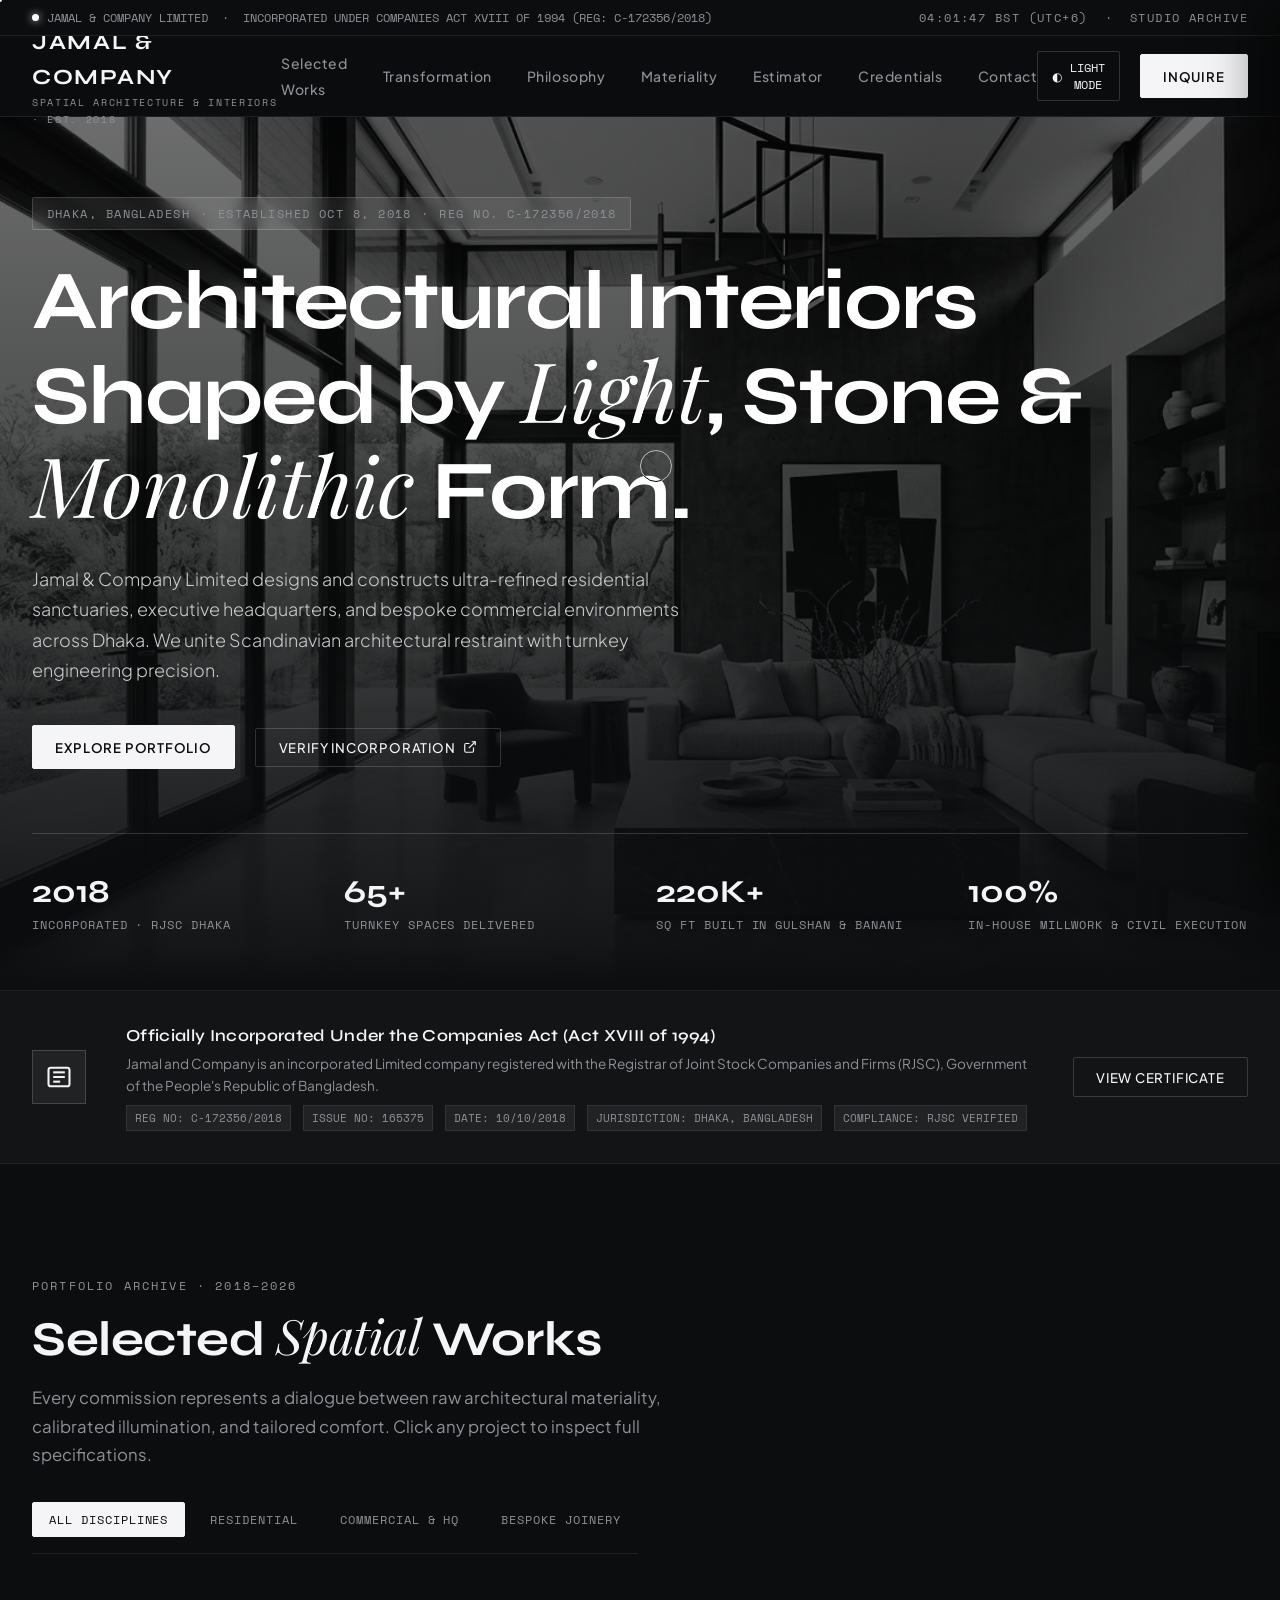
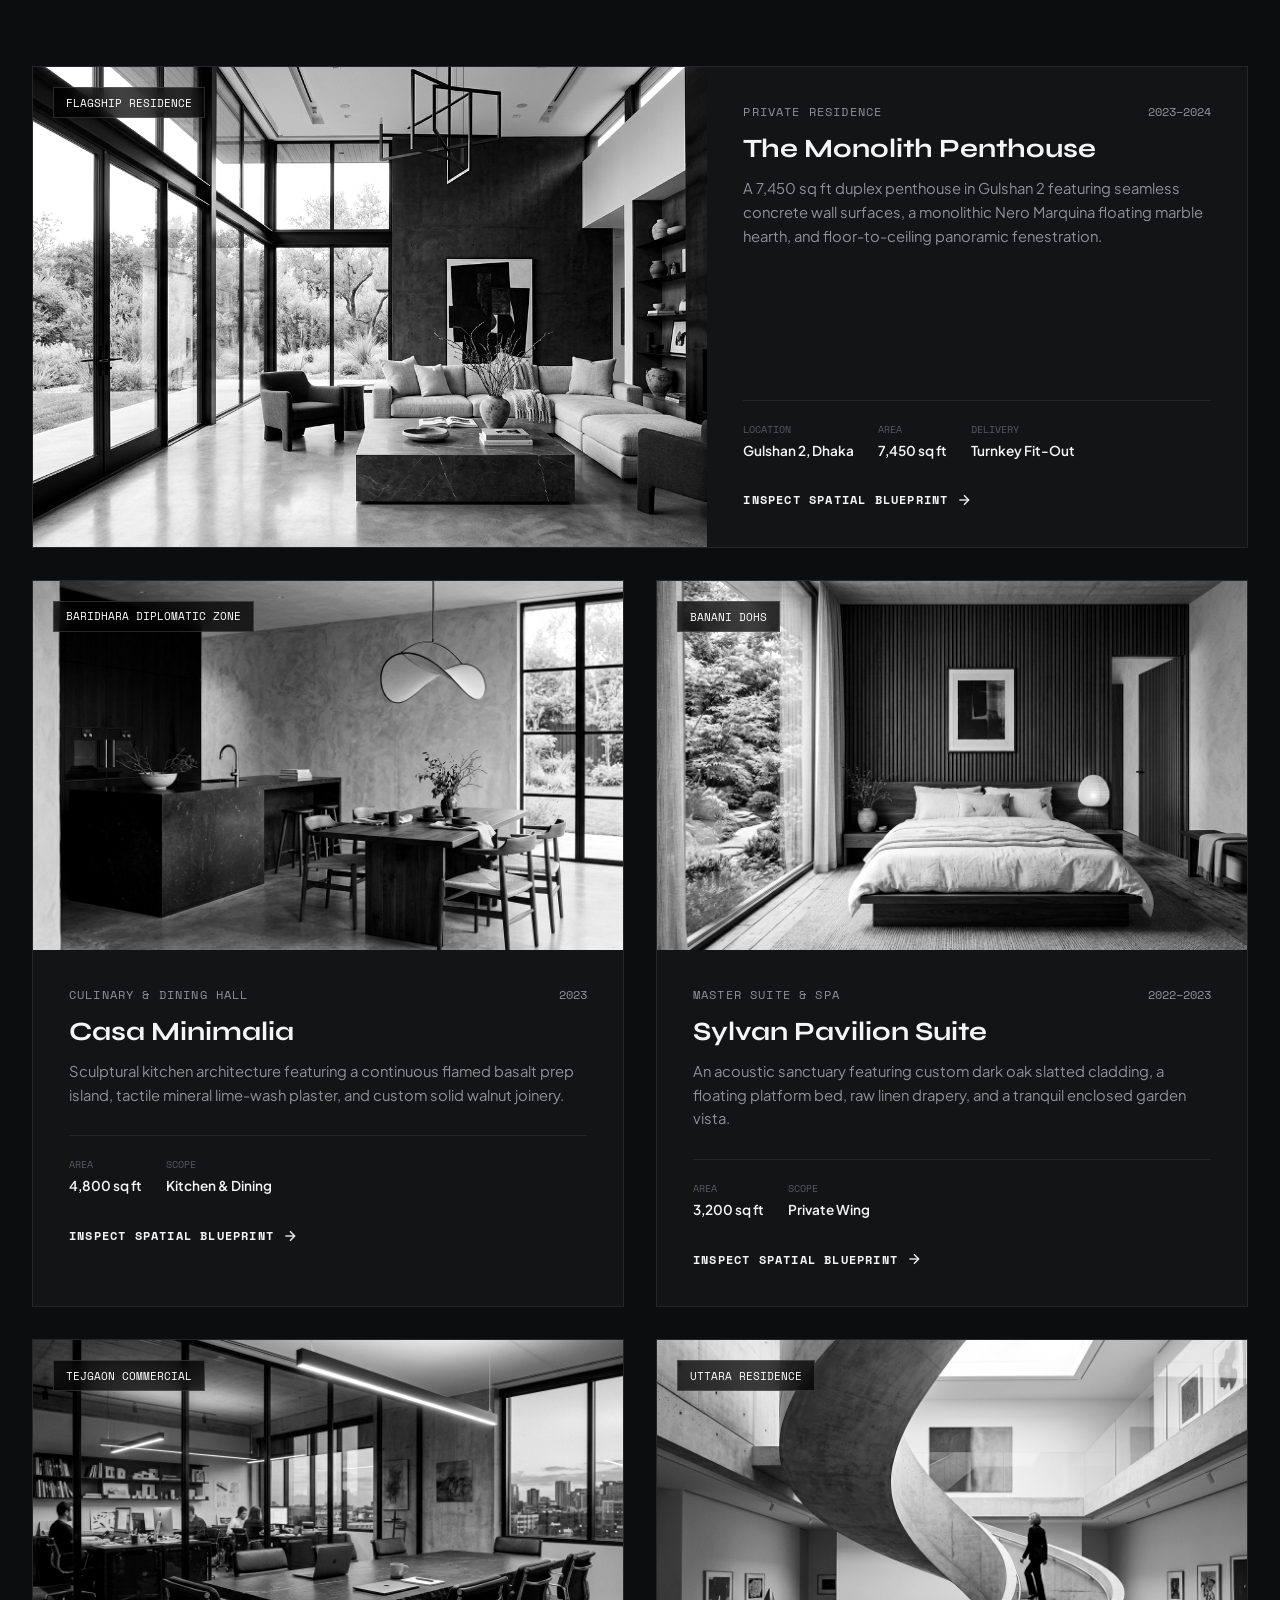
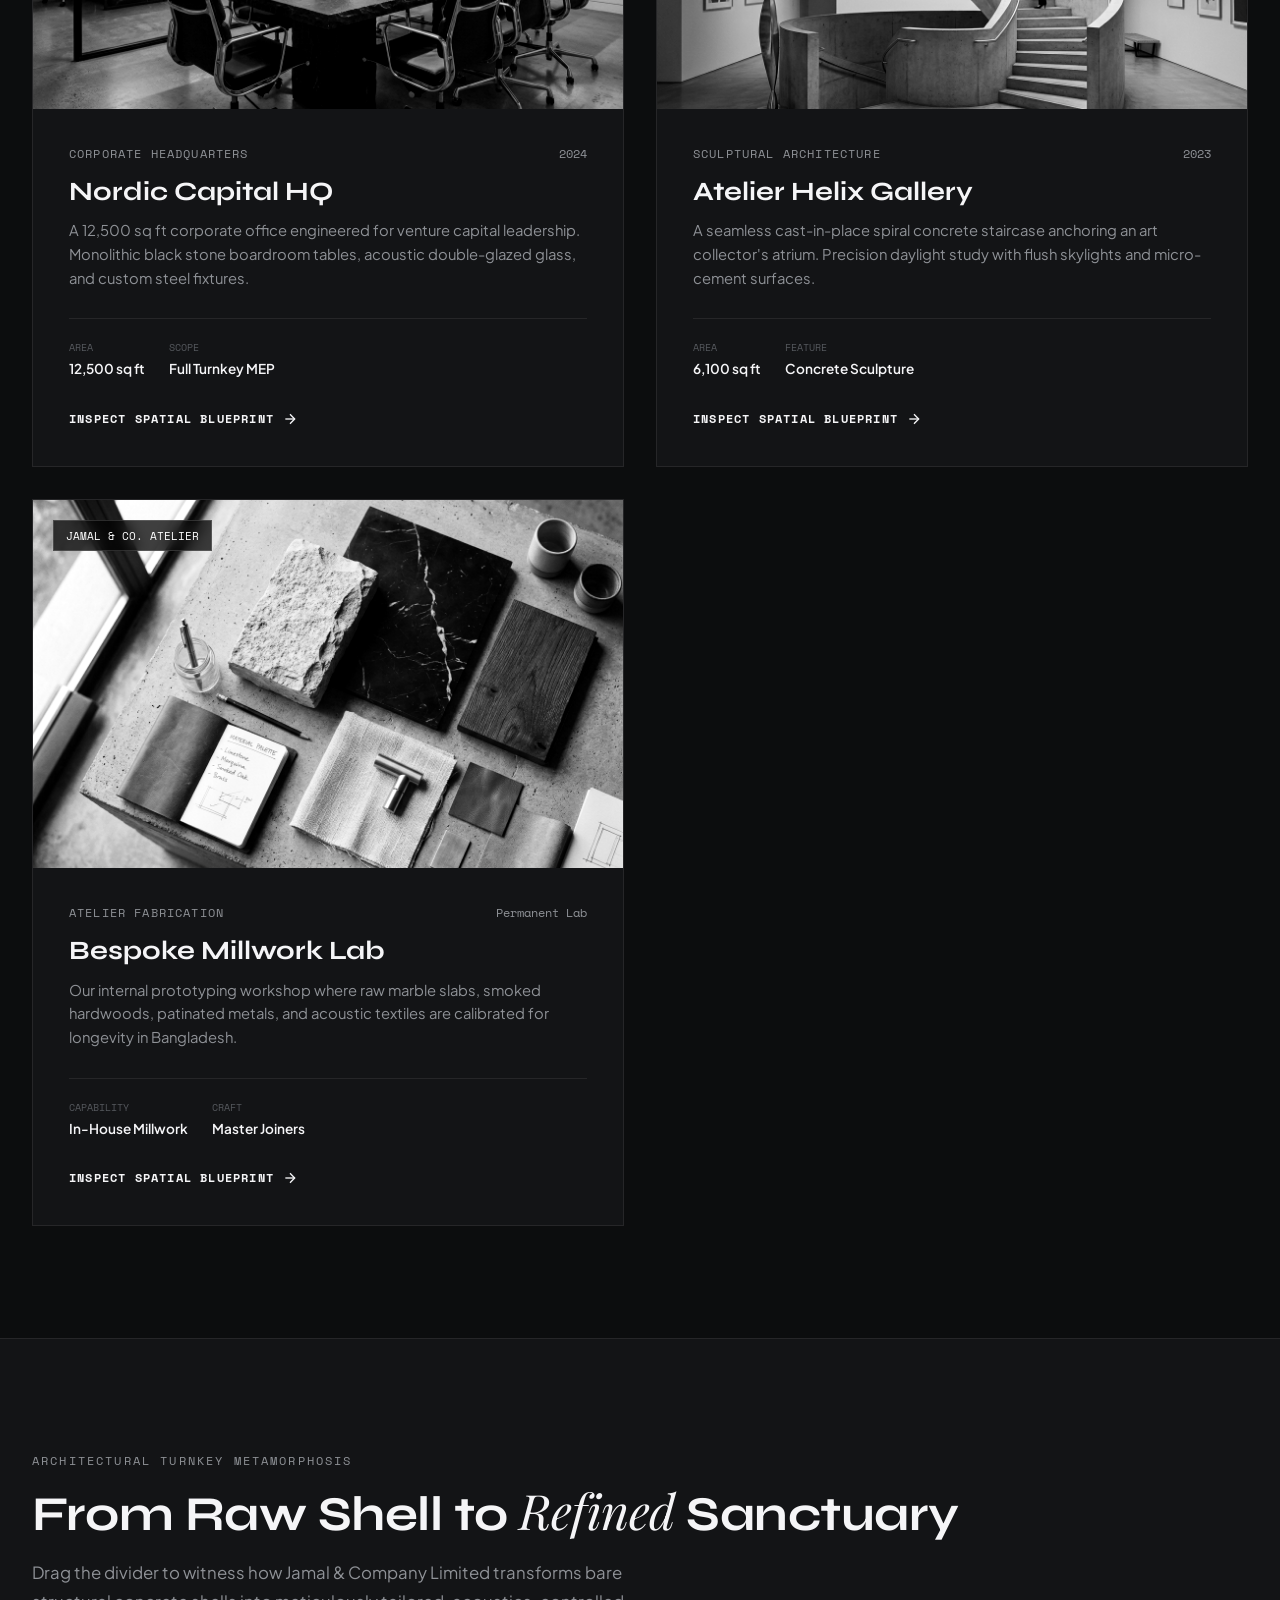
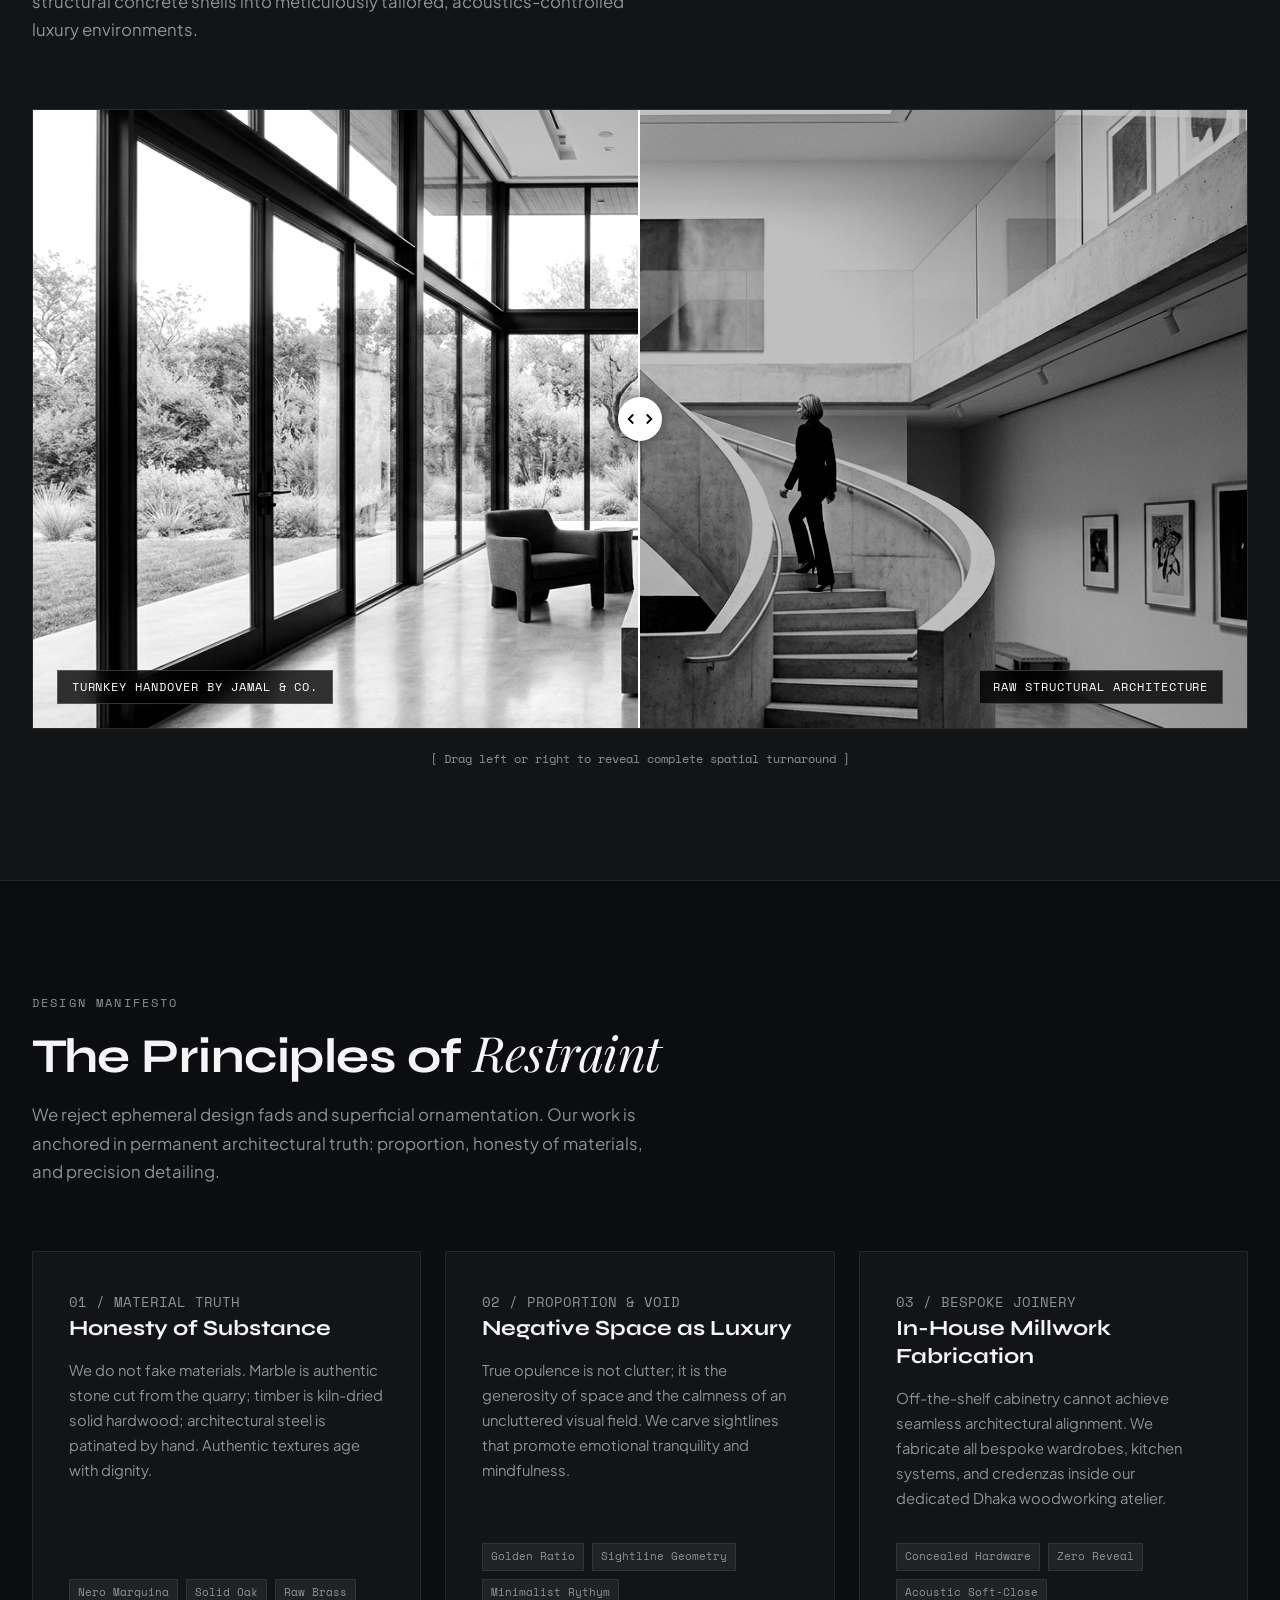
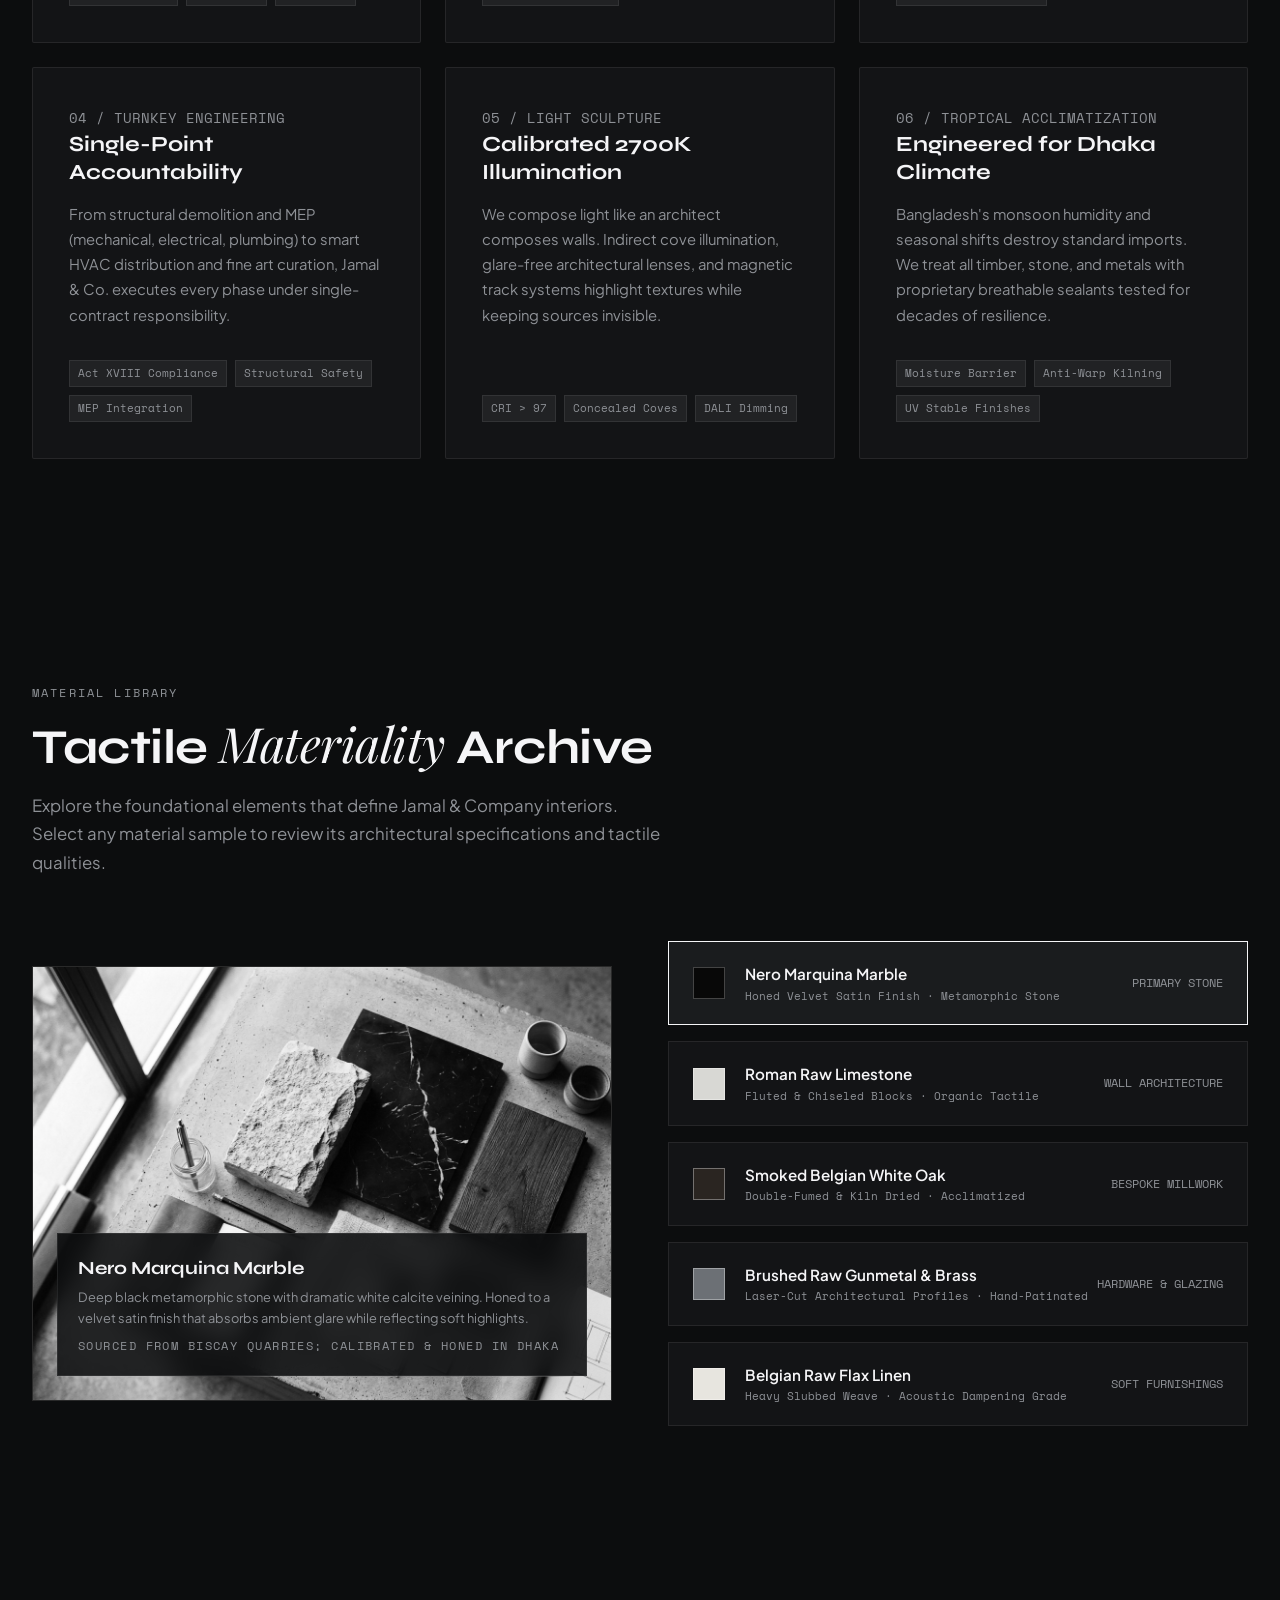
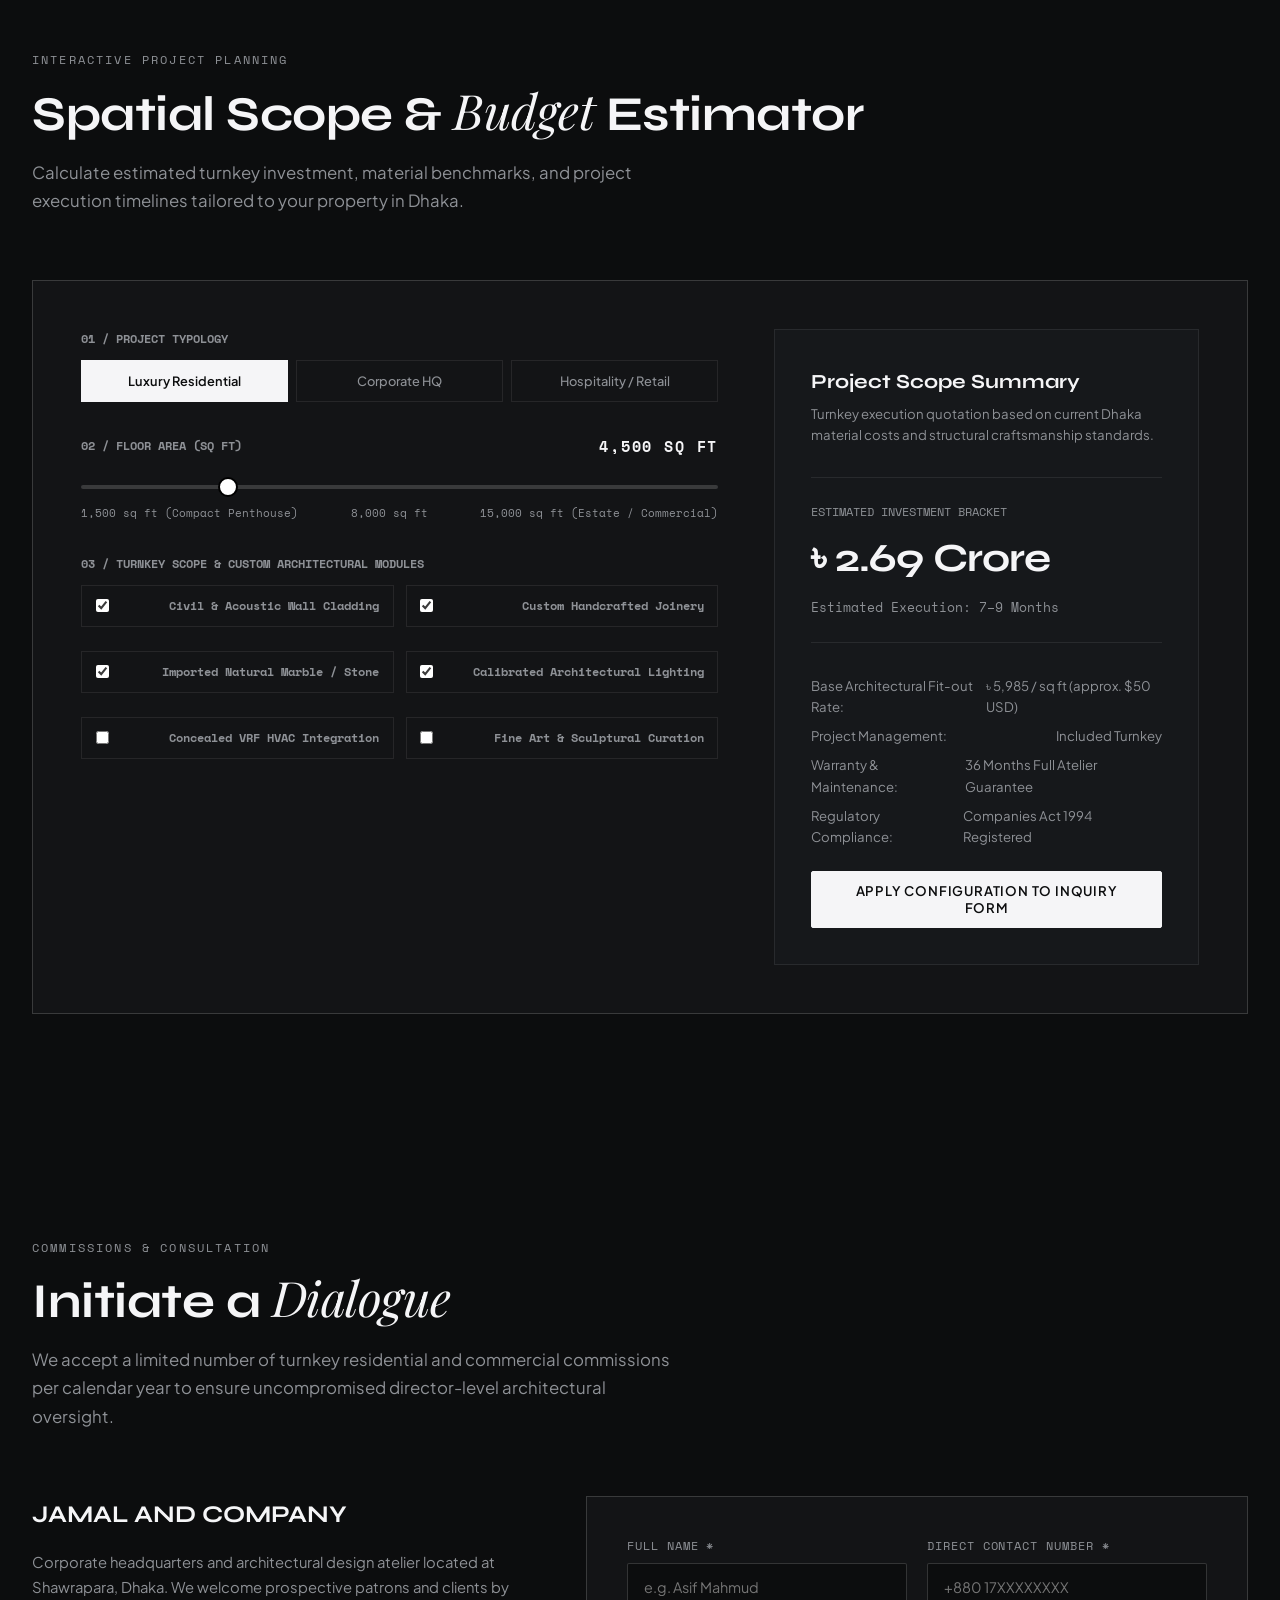
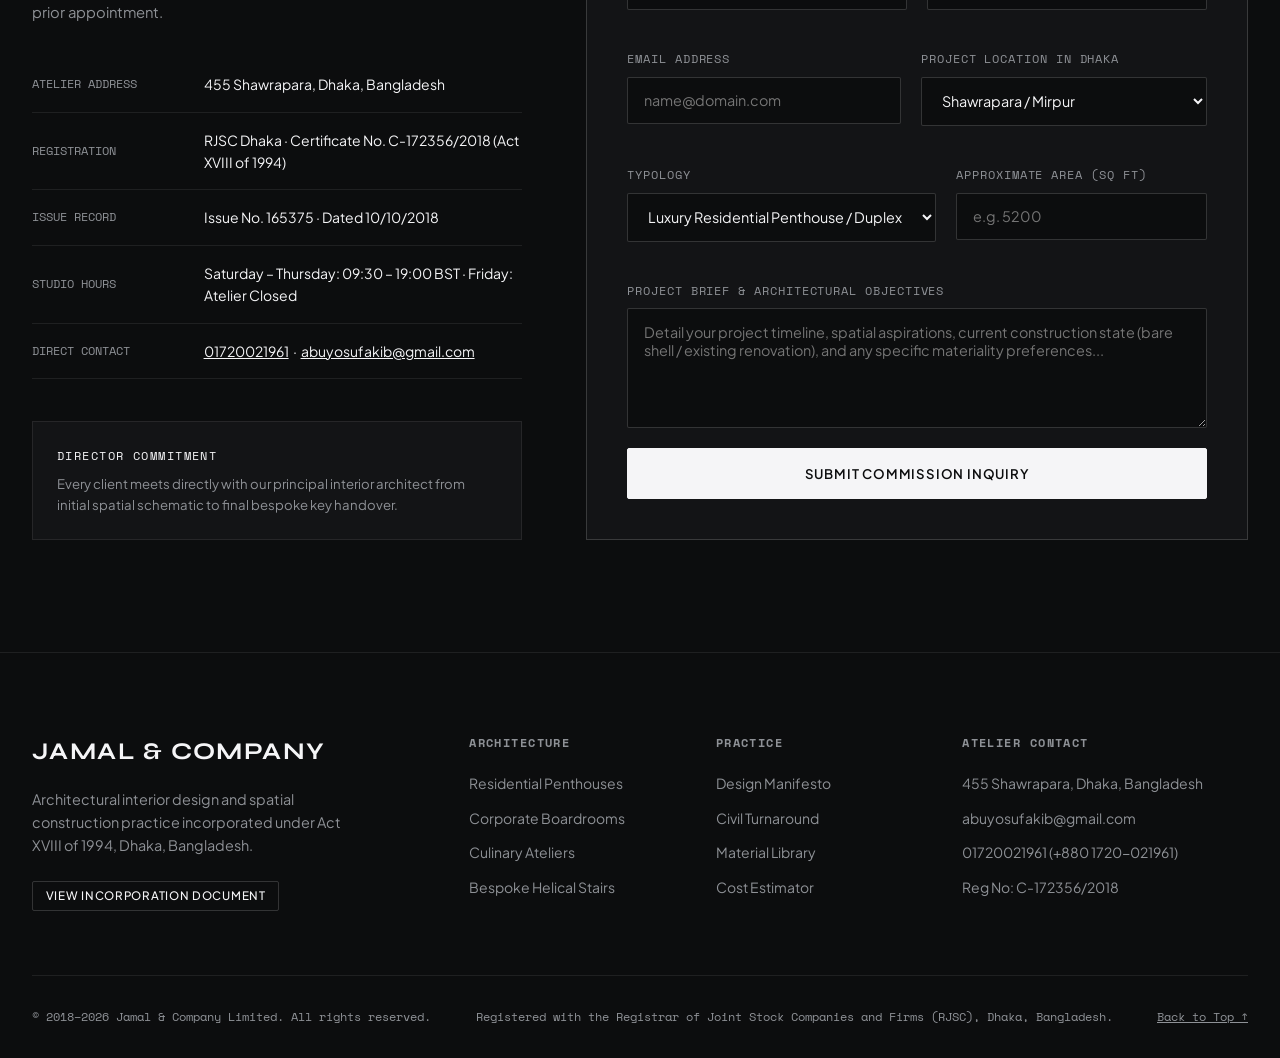
==== commit ba7f99a8: "update_mobile number" ====
--- a/index.html
+++ b/index.html
@@ -27,7 +27,7 @@
     "@type": "HomeAndConstructionBusiness",
     "name": "JAMAL AND COMPANY",
     "legalName": "JAMAL AND COMPANY LIMITED",
-    "telephone": "+8801516594220",
+    "telephone": "+8801720021961",
     "email": "abuyosufakib@gmail.com",
     "address": {
       "@type": "PostalAddress",
@@ -824,7 +824,7 @@
                   <tr>
                     <th>Direct Contact</th>
                     <td>
-                      <a href="tel:+8801516594220" style="color: inherit; text-decoration: underline;">01516594220</a> &nbsp;·&nbsp;
+                      <a href="tel:+8801720021961" style="color: inherit; text-decoration: underline;">01720021961</a> &nbsp;·&nbsp;
                       <a href="mailto:abuyosufakib@gmail.com" style="color: inherit; text-decoration: underline;">abuyosufakib@gmail.com</a>
                     </td>
                   </tr>
@@ -945,7 +945,7 @@
           <ul class="footer-nav">
             <li>455 Shawrapara, Dhaka, Bangladesh</li>
             <li><a href="mailto:abuyosufakib@gmail.com">abuyosufakib@gmail.com</a></li>
-            <li><a href="tel:+8801516594220">01516594220 (+880 1516-594220)</a></li>
+            <li><a href="tel:+8801720021961">01720021961 (+880 1720-021961)</a></li>
             <li>Reg No: C-172356/2018</li>
           </ul>
         </div>
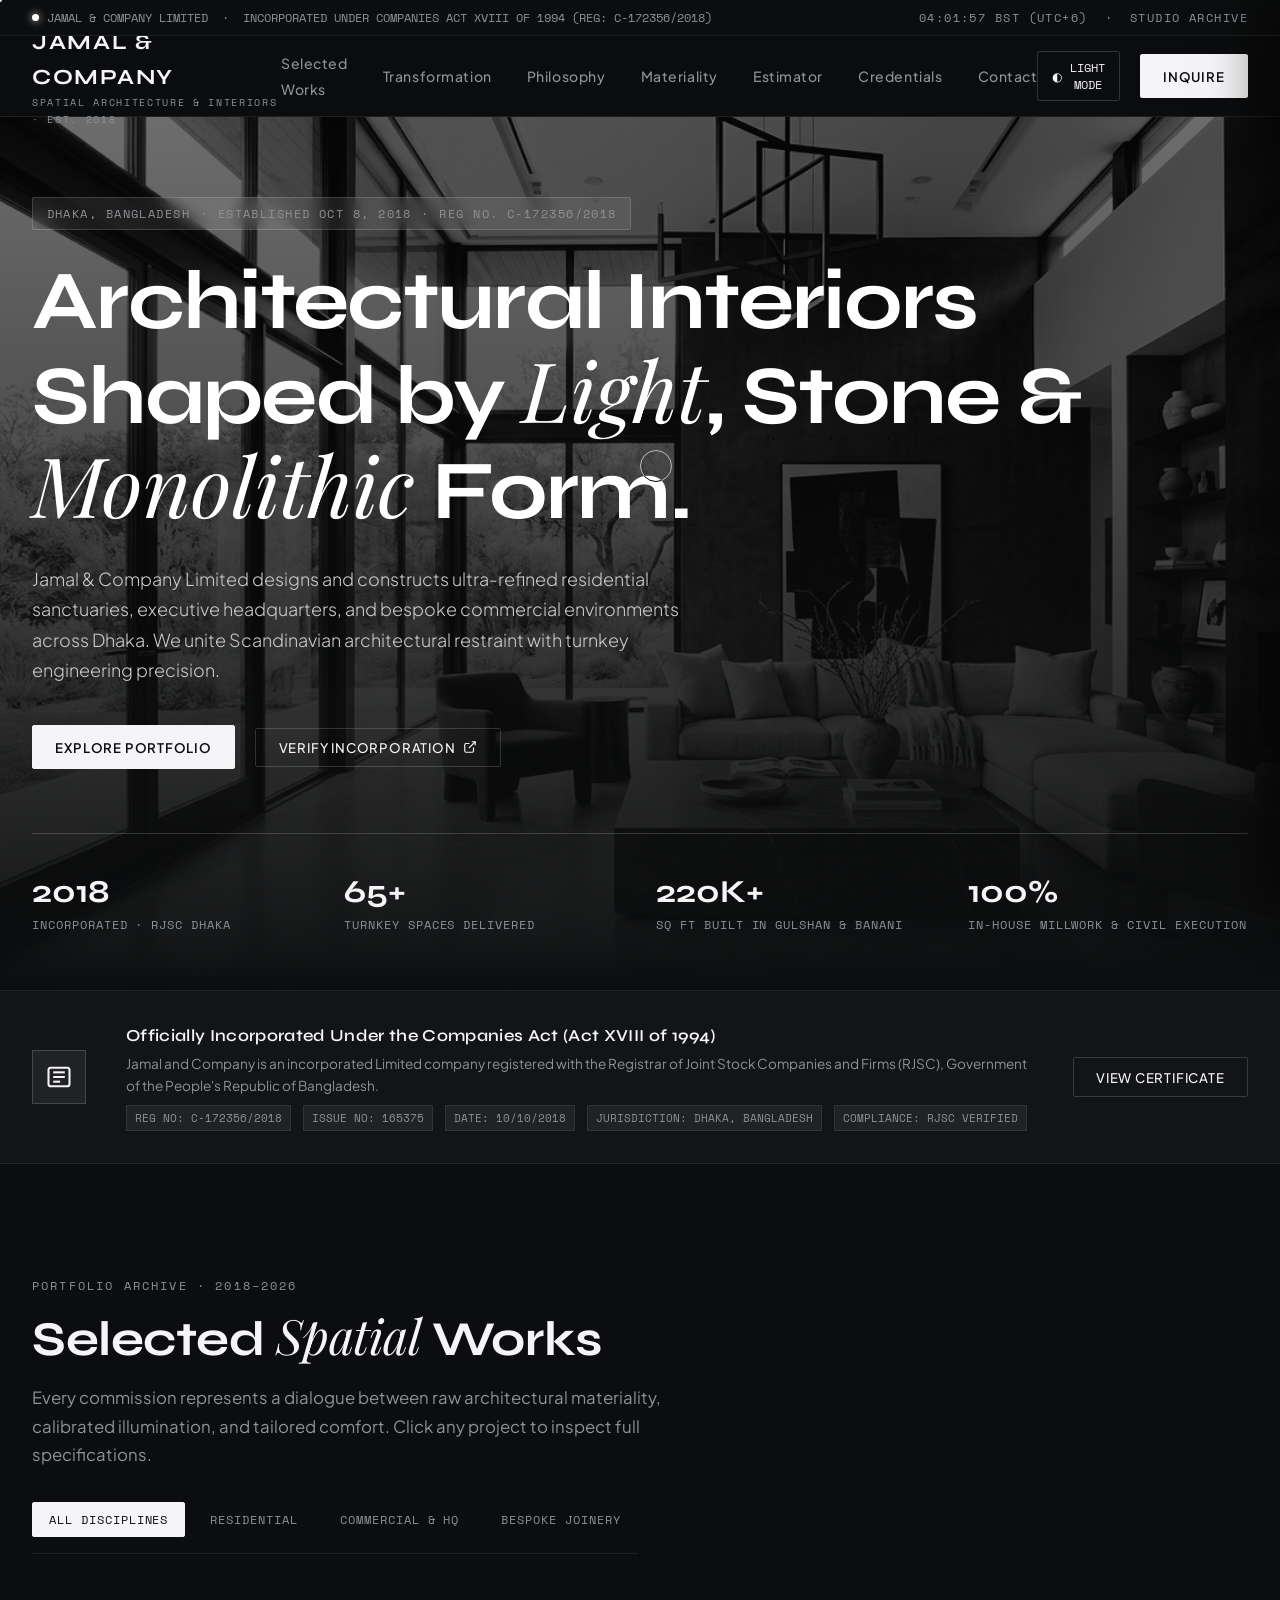
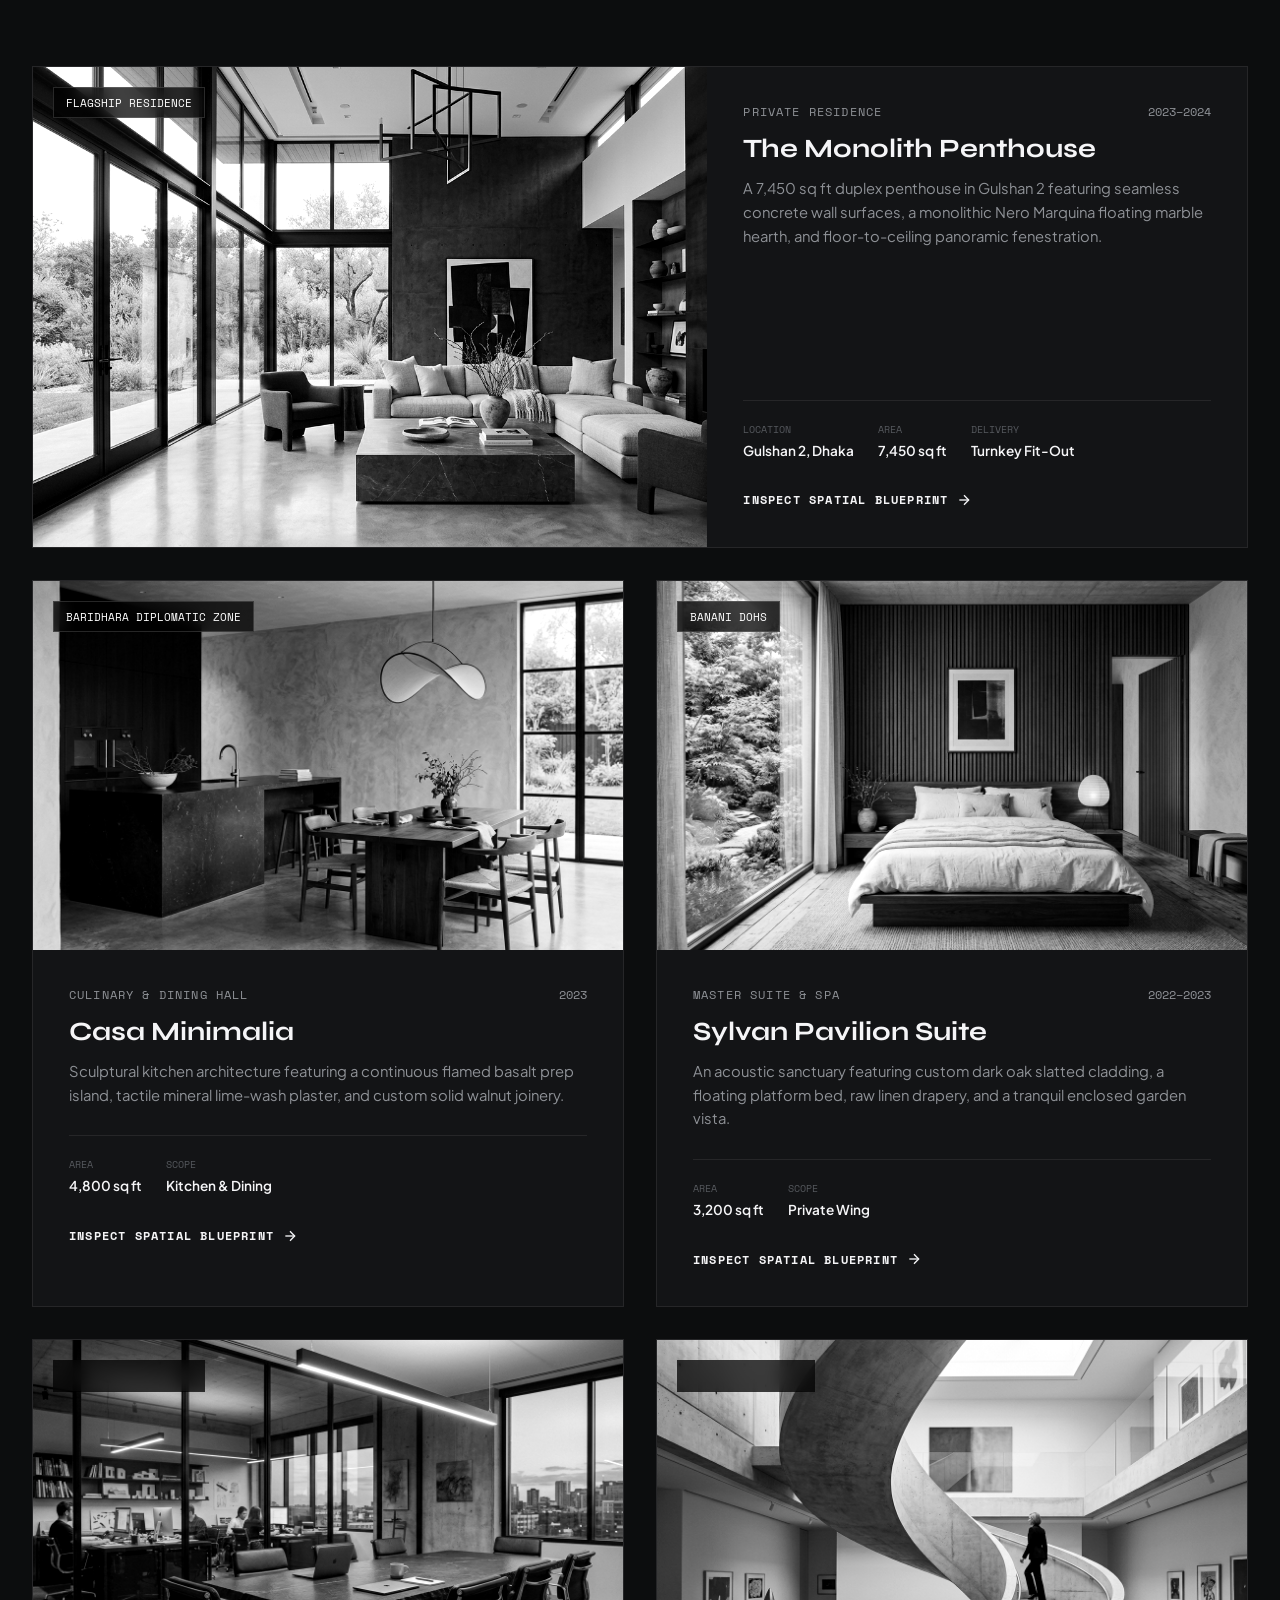
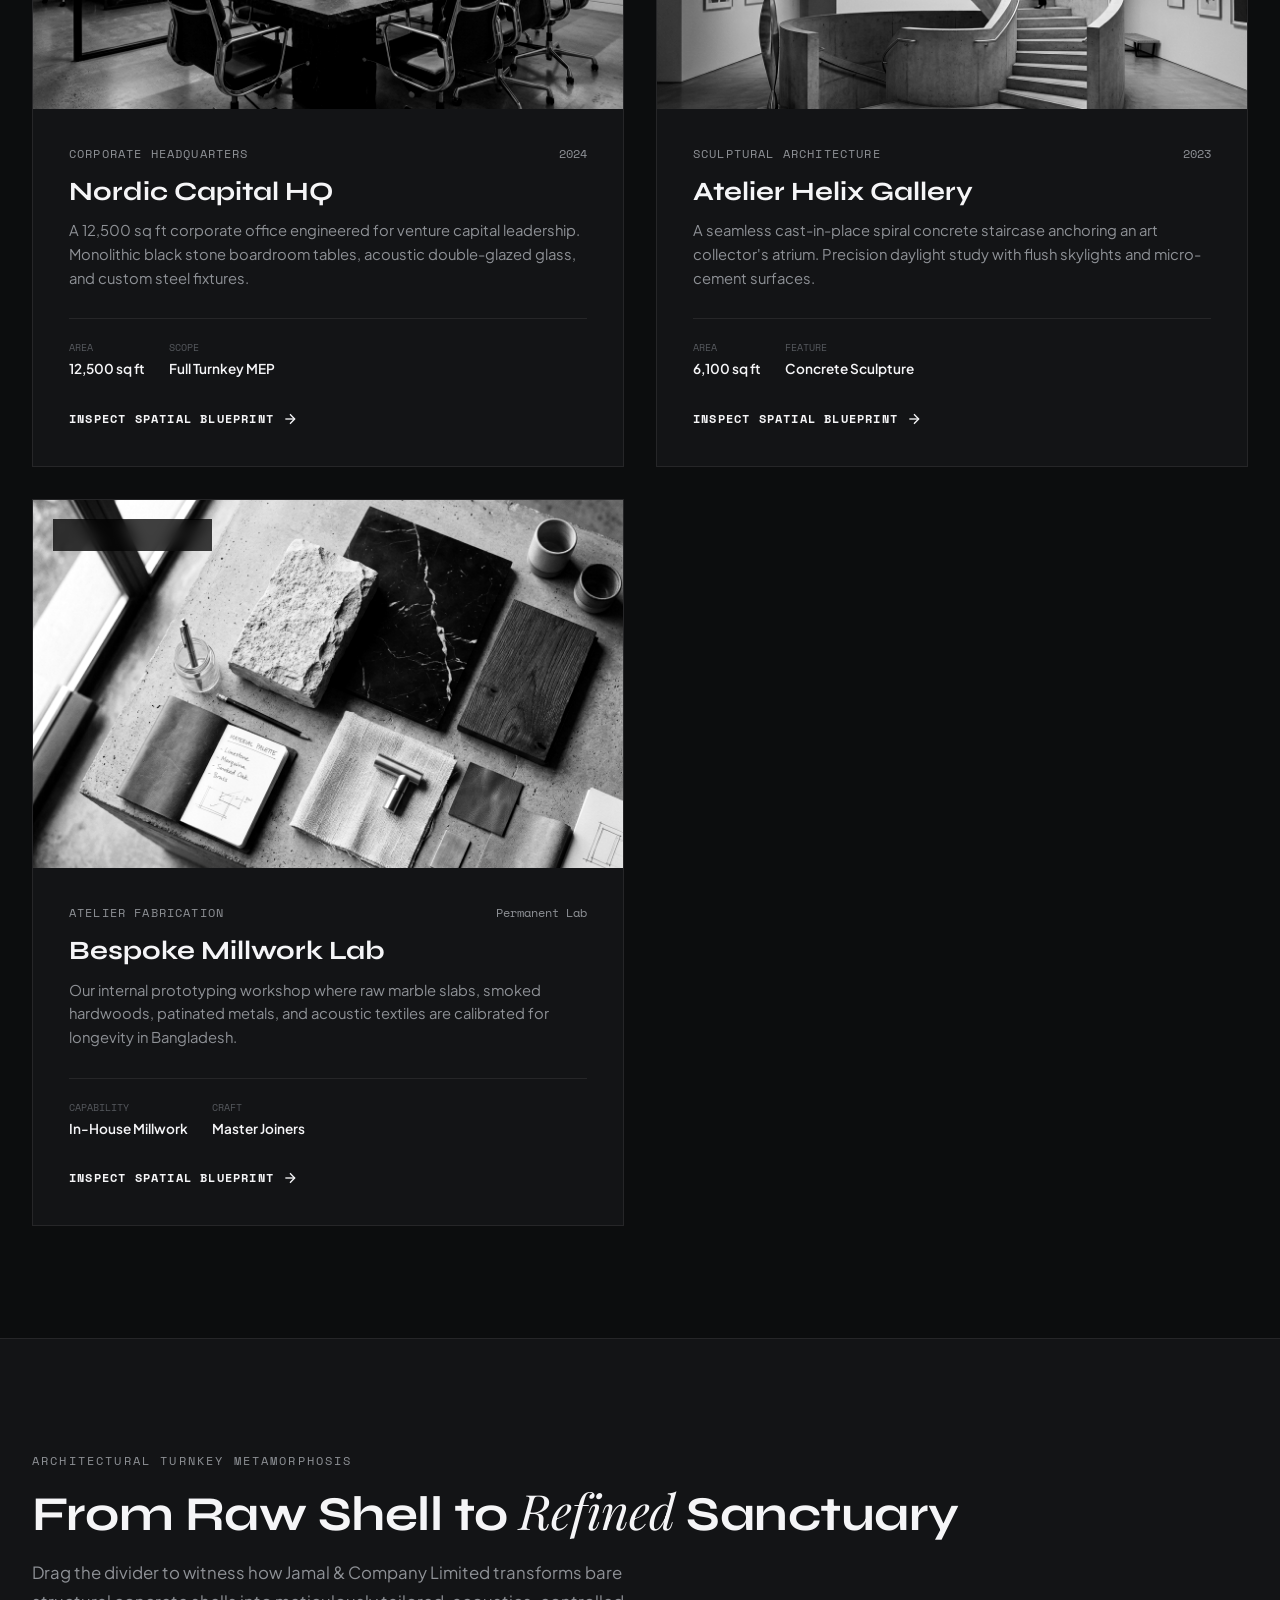
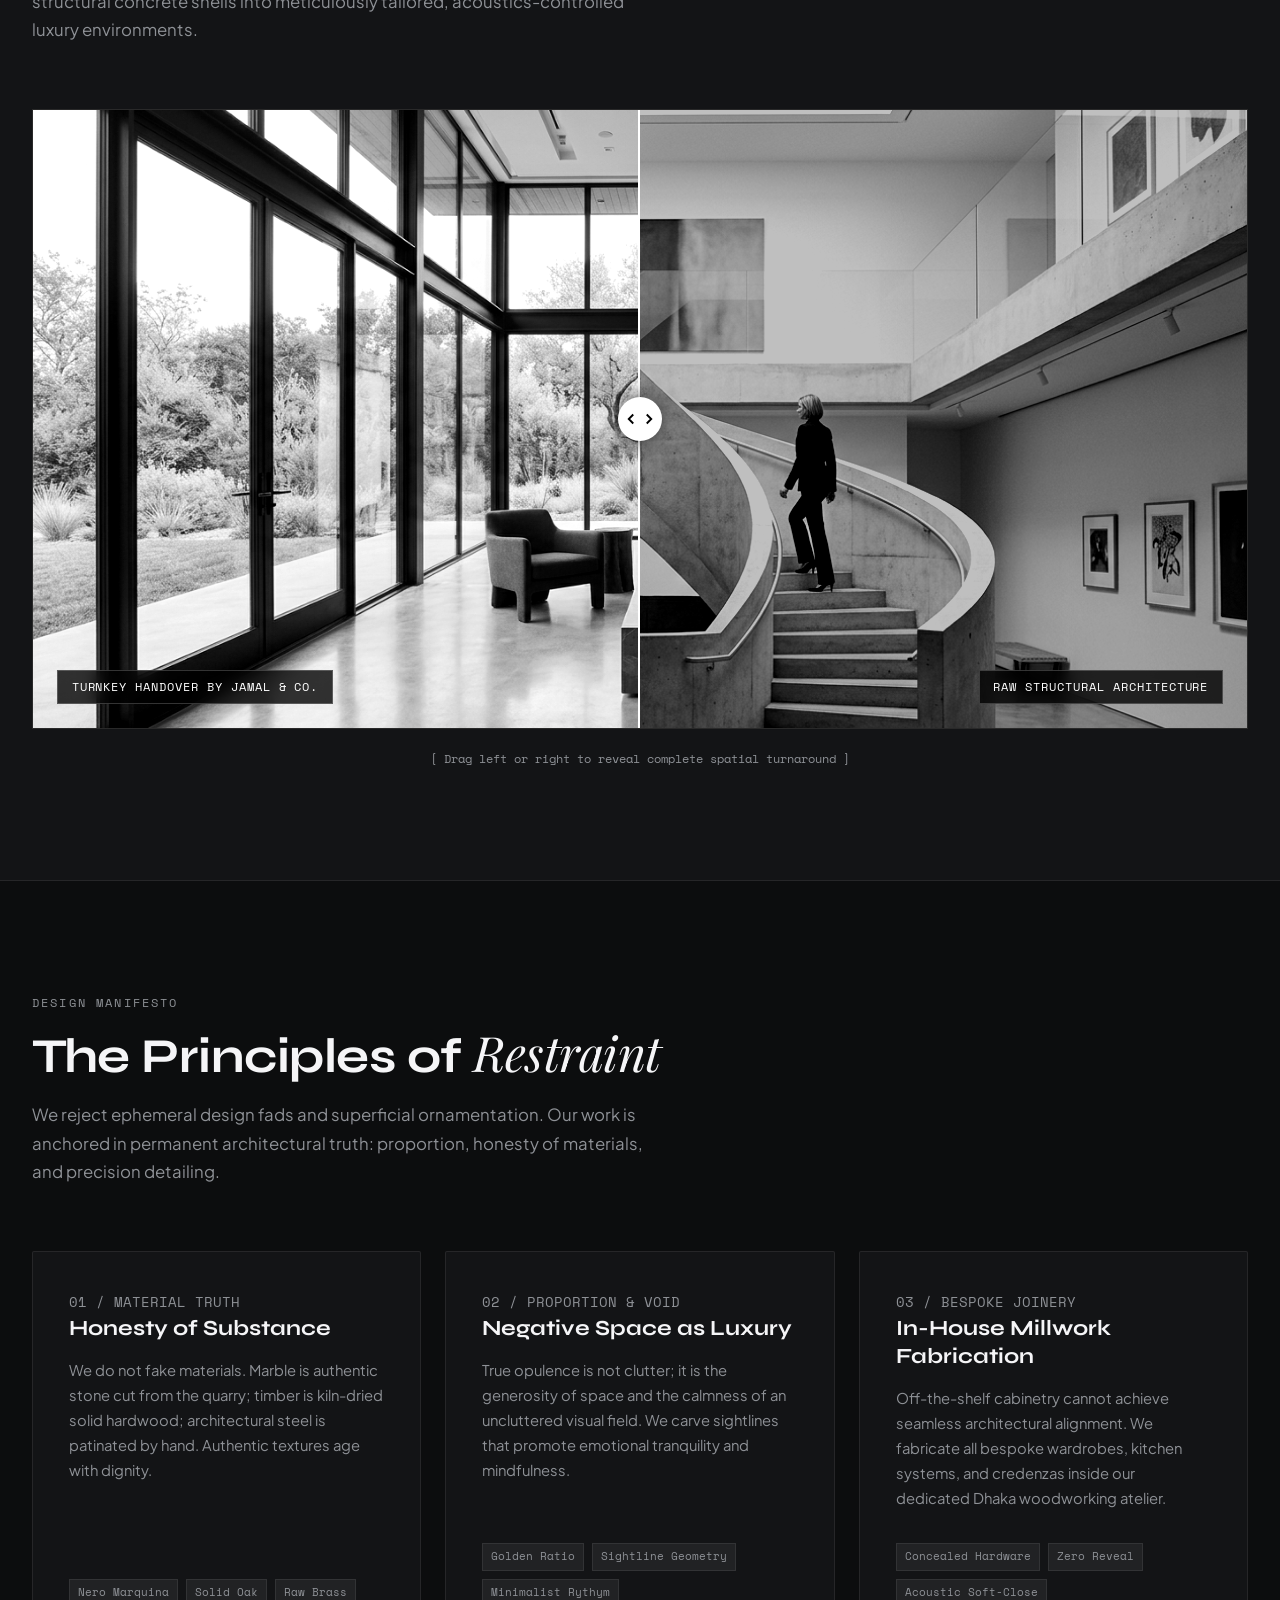
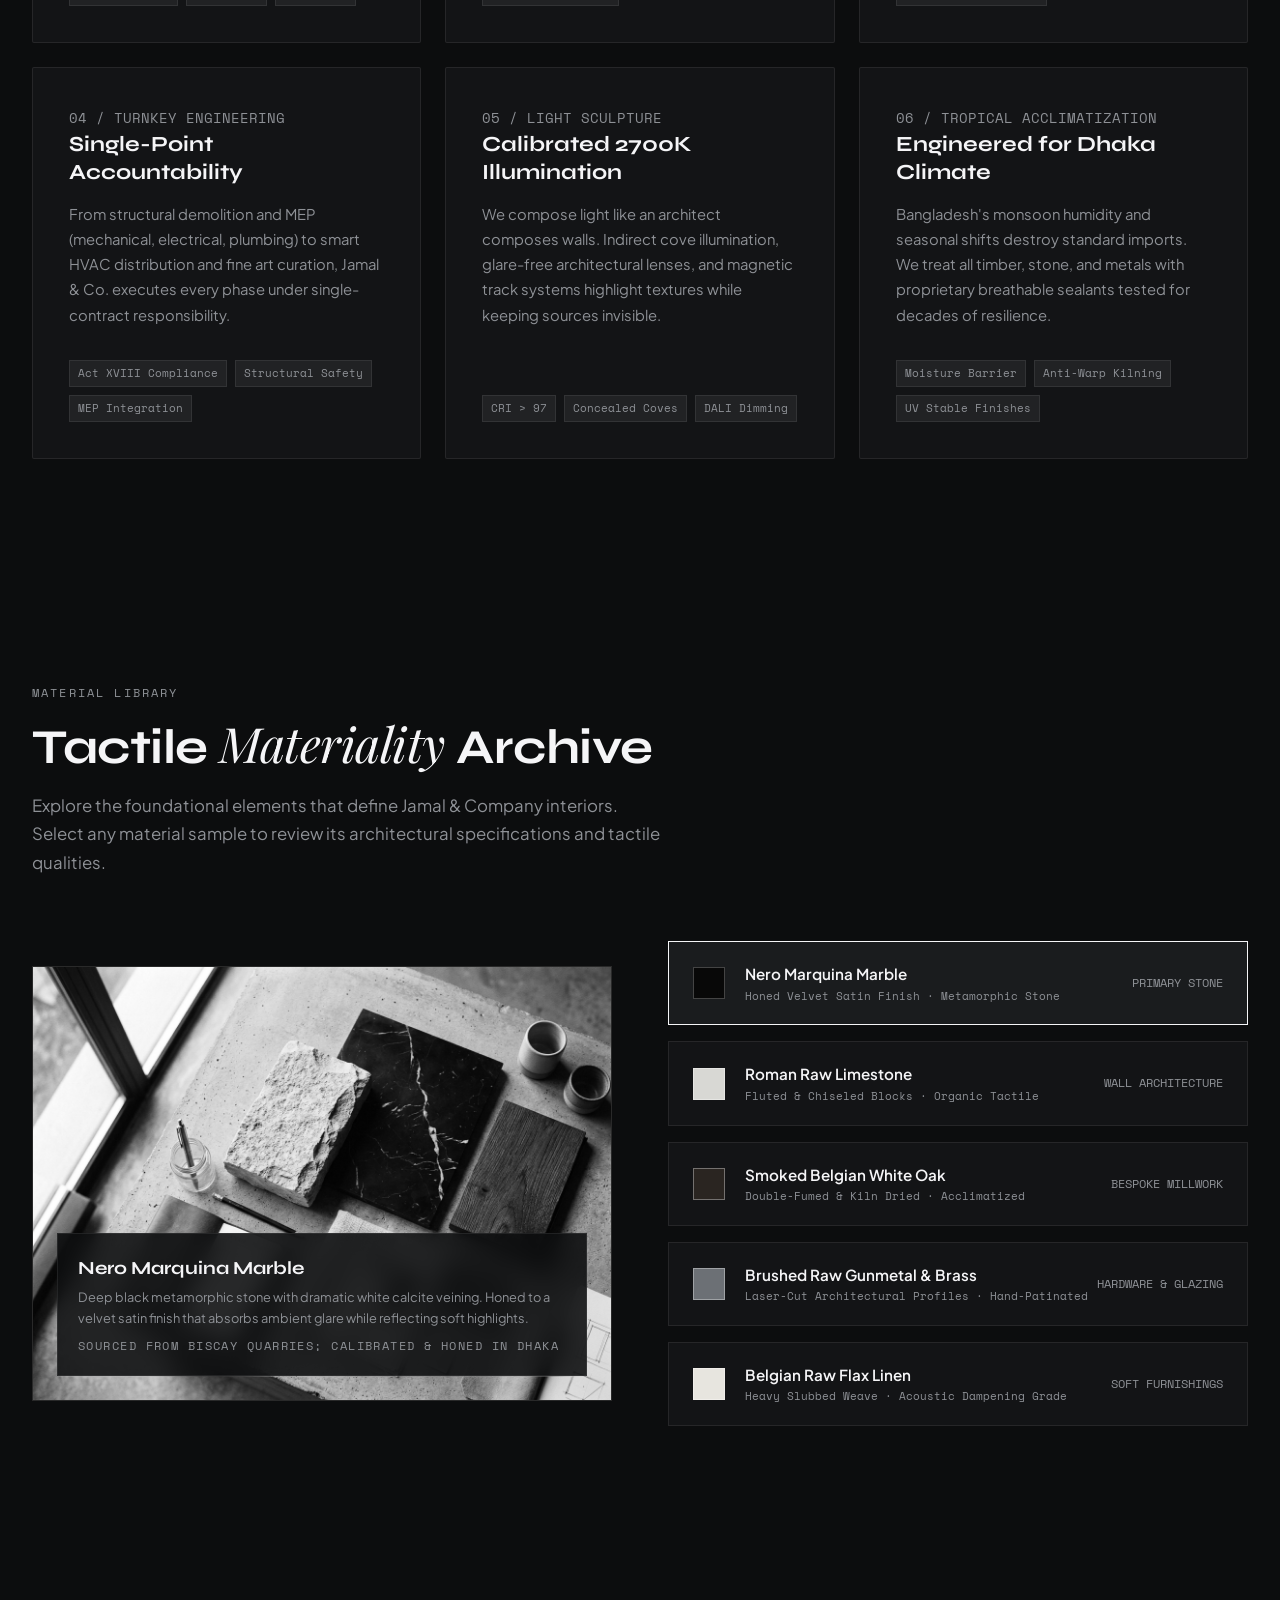
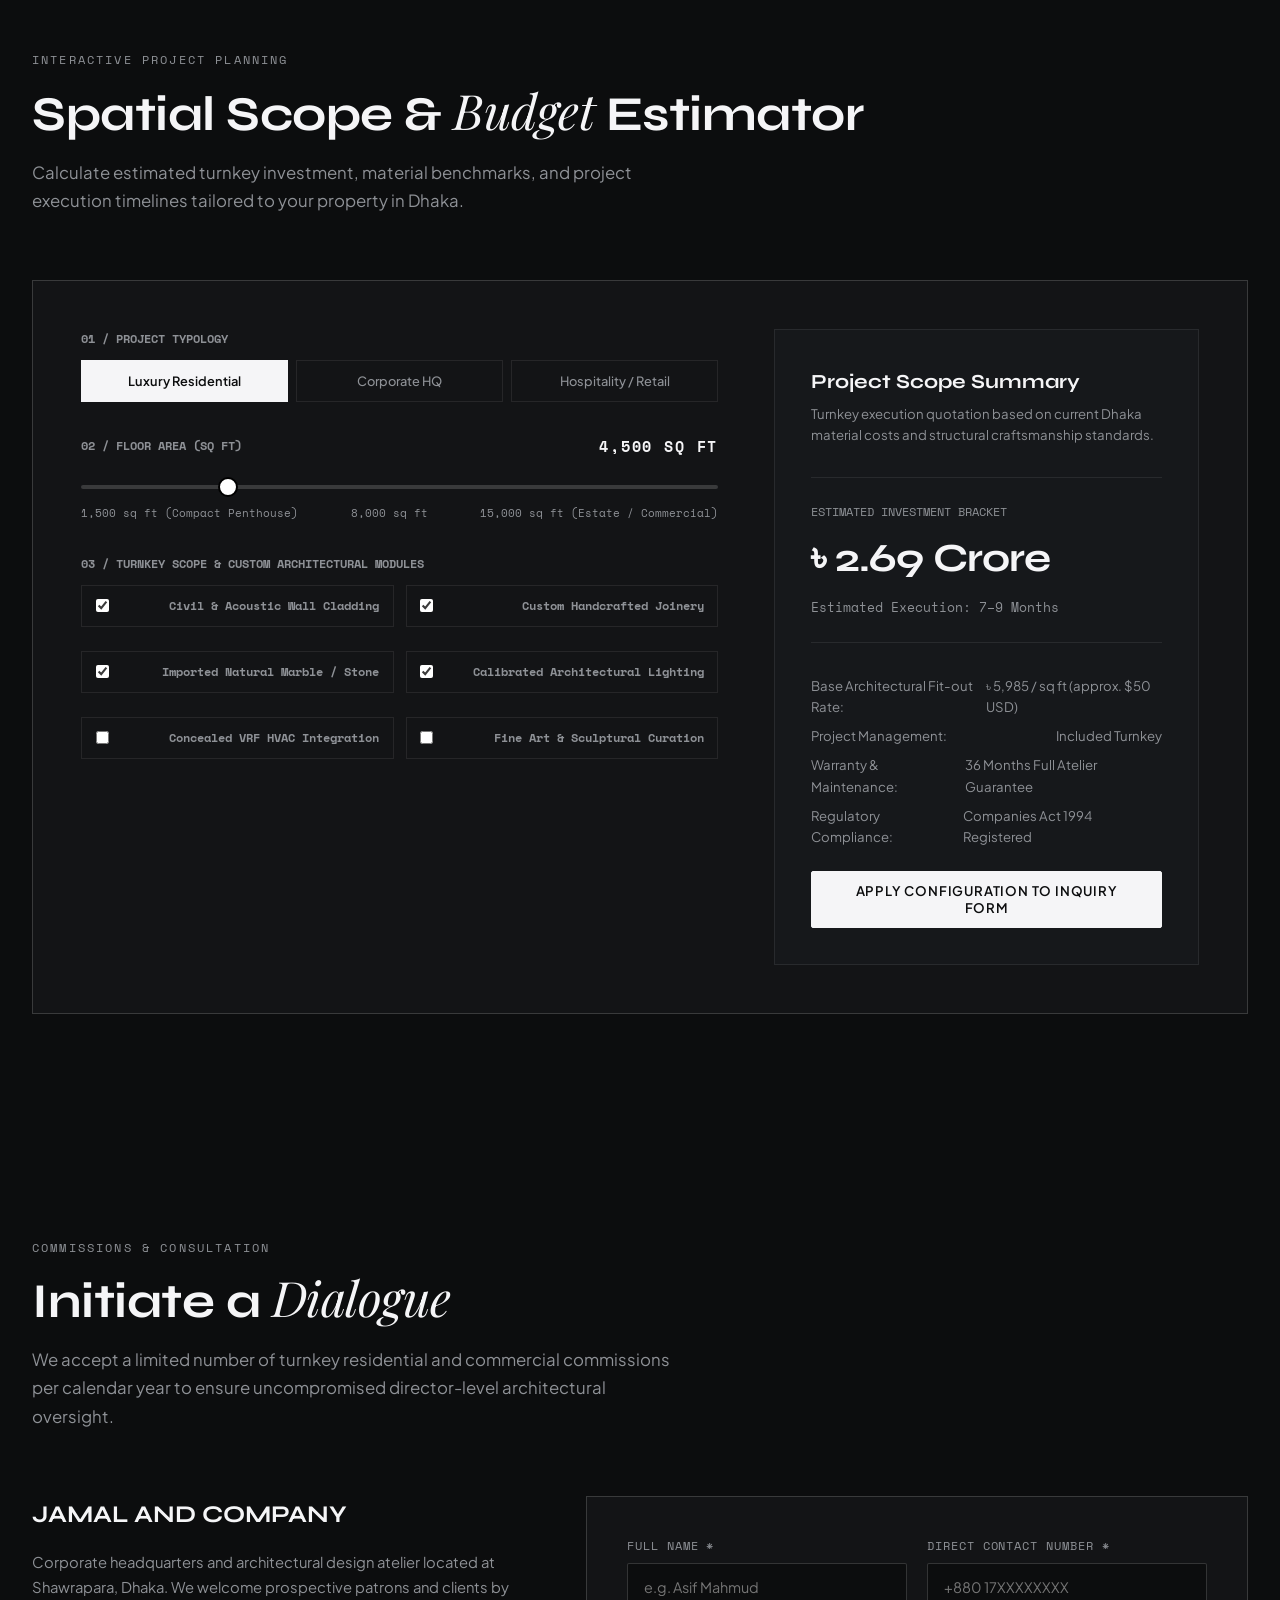
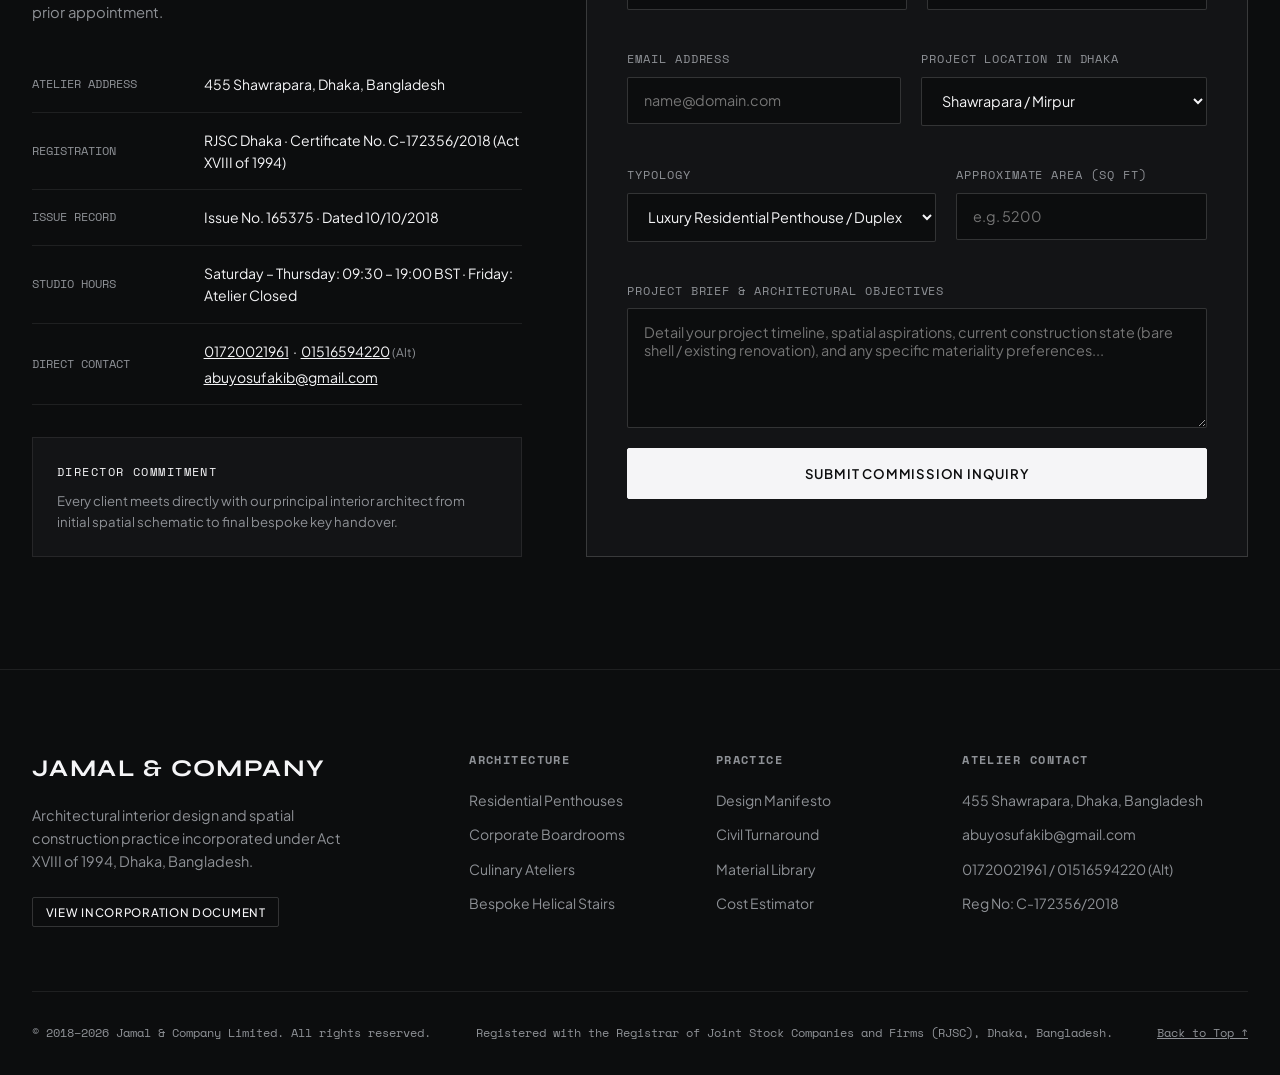
==== commit 12a161ab: "final_result_updated_number" ====
--- a/index.html
+++ b/index.html
@@ -27,7 +27,7 @@
     "@type": "HomeAndConstructionBusiness",
     "name": "JAMAL AND COMPANY",
     "legalName": "JAMAL AND COMPANY LIMITED",
-    "telephone": "+8801720021961",
+    "telephone": ["+8801720021961", "+8801516594220"],
     "email": "abuyosufakib@gmail.com",
     "address": {
       "@type": "PostalAddress",
@@ -824,8 +824,13 @@
                   <tr>
                     <th>Direct Contact</th>
                     <td>
-                      <a href="tel:+8801720021961" style="color: inherit; text-decoration: underline;">01720021961</a> &nbsp;·&nbsp;
-                      <a href="mailto:abuyosufakib@gmail.com" style="color: inherit; text-decoration: underline;">abuyosufakib@gmail.com</a>
+                      <div>
+                        <a href="tel:+8801720021961" style="color: inherit; text-decoration: underline;">01720021961</a> &nbsp;·&nbsp;
+                        <a href="tel:+8801516594220" style="color: inherit; text-decoration: underline;">01516594220</a> <span style="font-size: 0.75rem; color: var(--text-muted);">(Alt)</span>
+                      </div>
+                      <div style="margin-top: 0.25rem;">
+                        <a href="mailto:abuyosufakib@gmail.com" style="color: inherit; text-decoration: underline;">abuyosufakib@gmail.com</a>
+                      </div>
                     </td>
                   </tr>
                 </tbody>
@@ -945,7 +950,7 @@
           <ul class="footer-nav">
             <li>455 Shawrapara, Dhaka, Bangladesh</li>
             <li><a href="mailto:abuyosufakib@gmail.com">abuyosufakib@gmail.com</a></li>
-            <li><a href="tel:+8801720021961">01720021961 (+880 1720-021961)</a></li>
+            <li><a href="tel:+8801720021961">01720021961</a> / <a href="tel:+8801516594220">01516594220 (Alt)</a></li>
             <li>Reg No: C-172356/2018</li>
           </ul>
         </div>
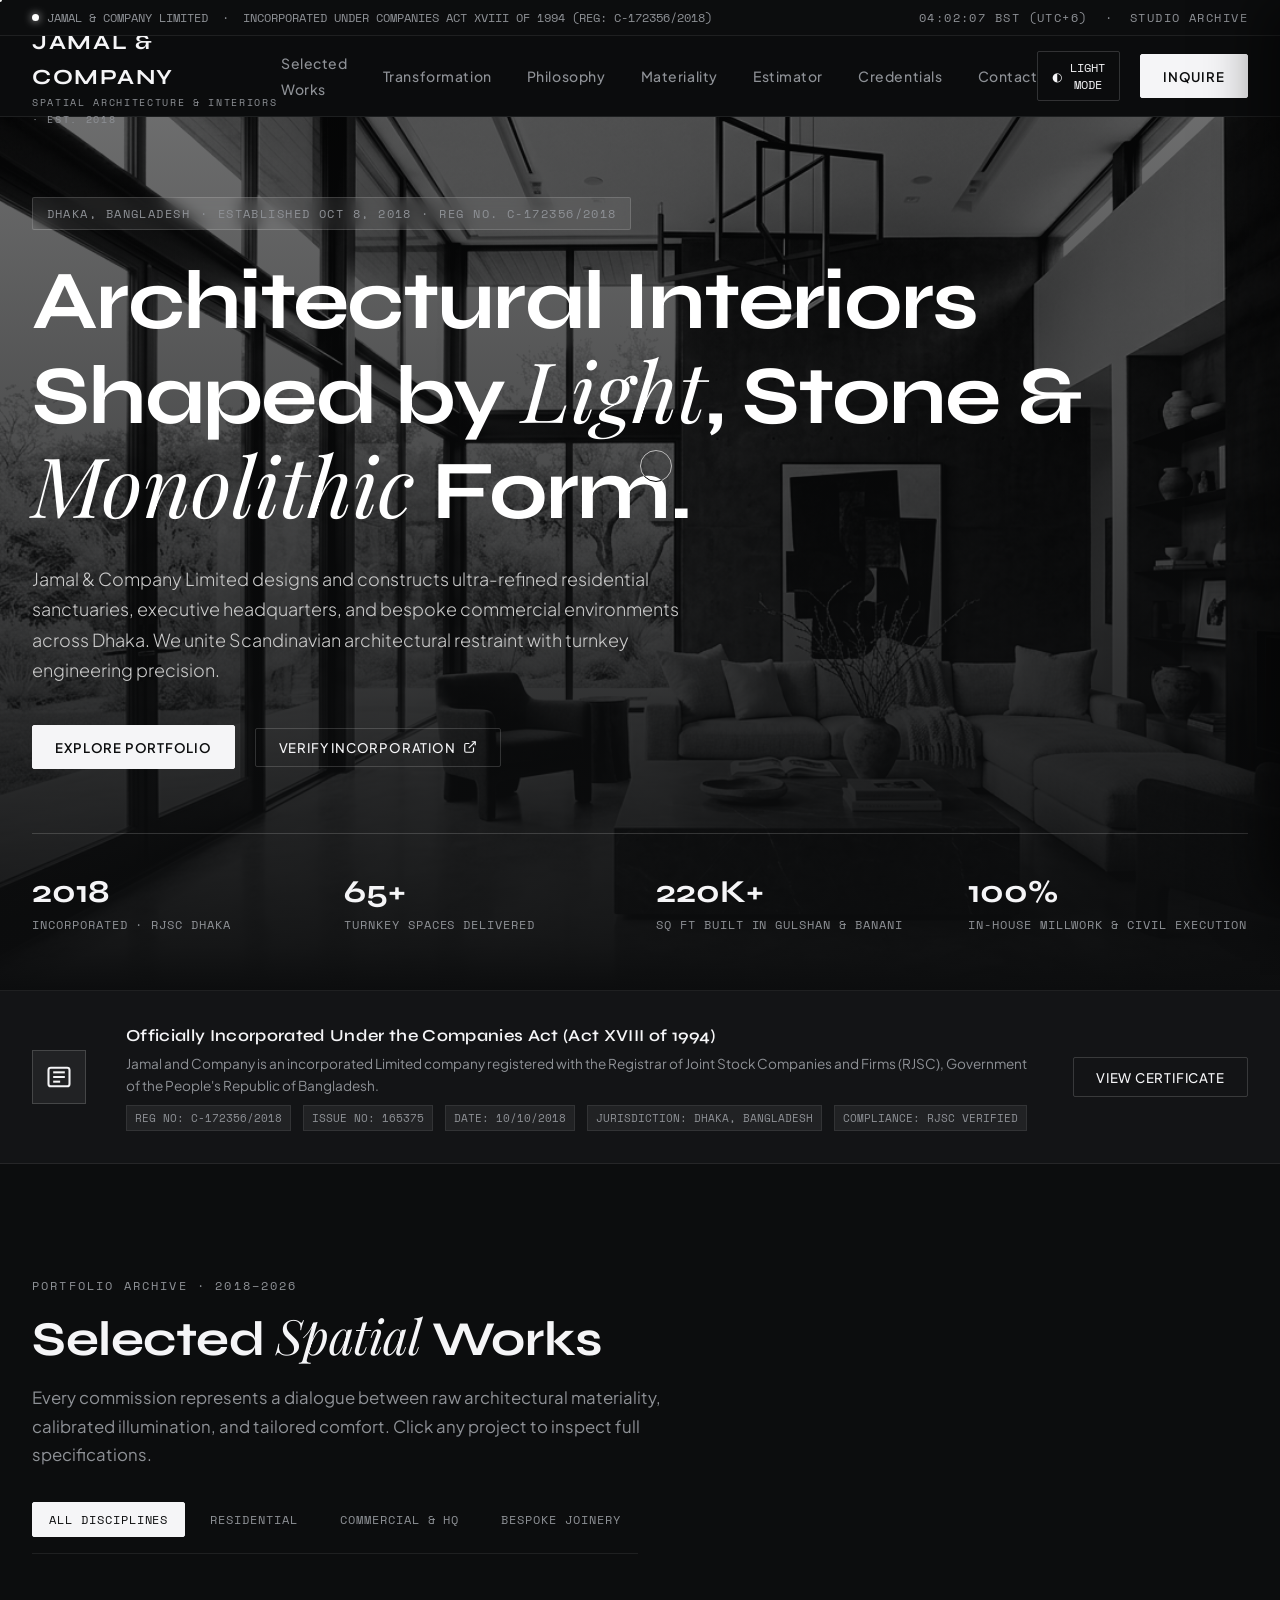
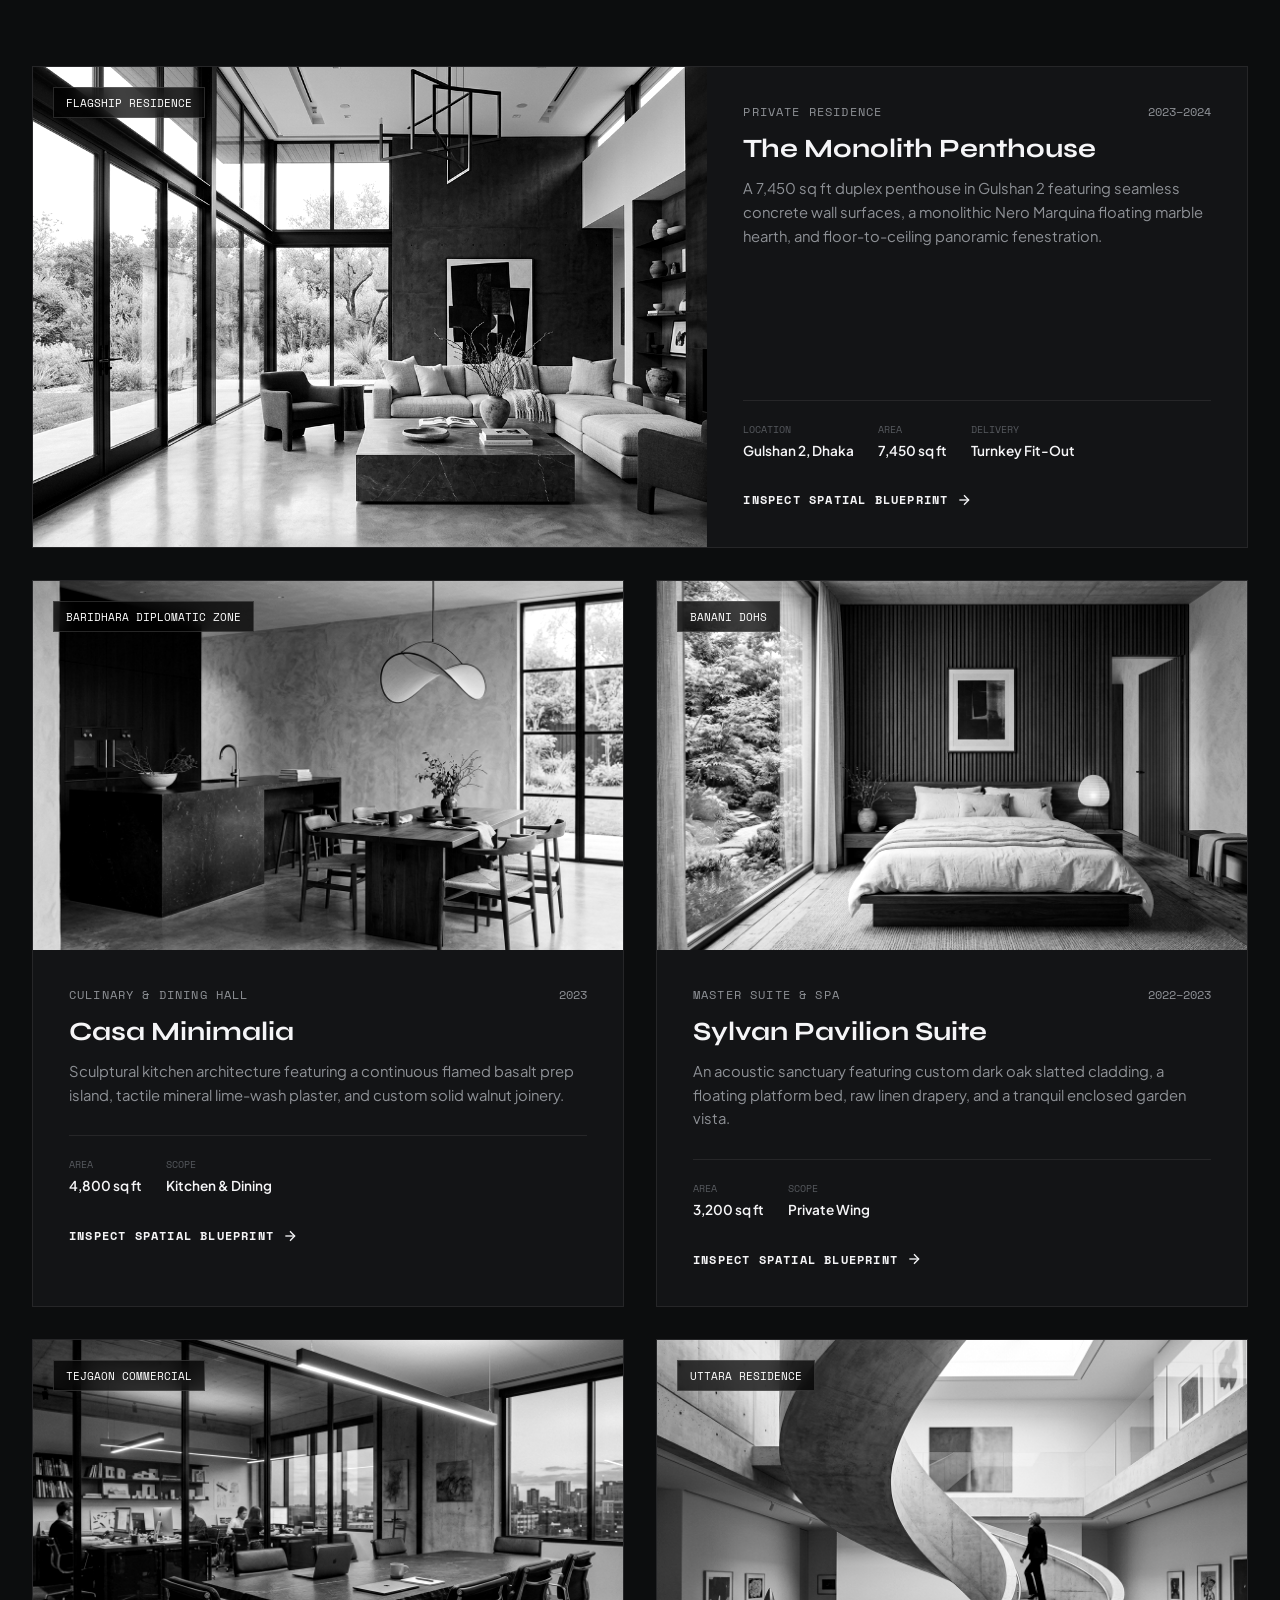
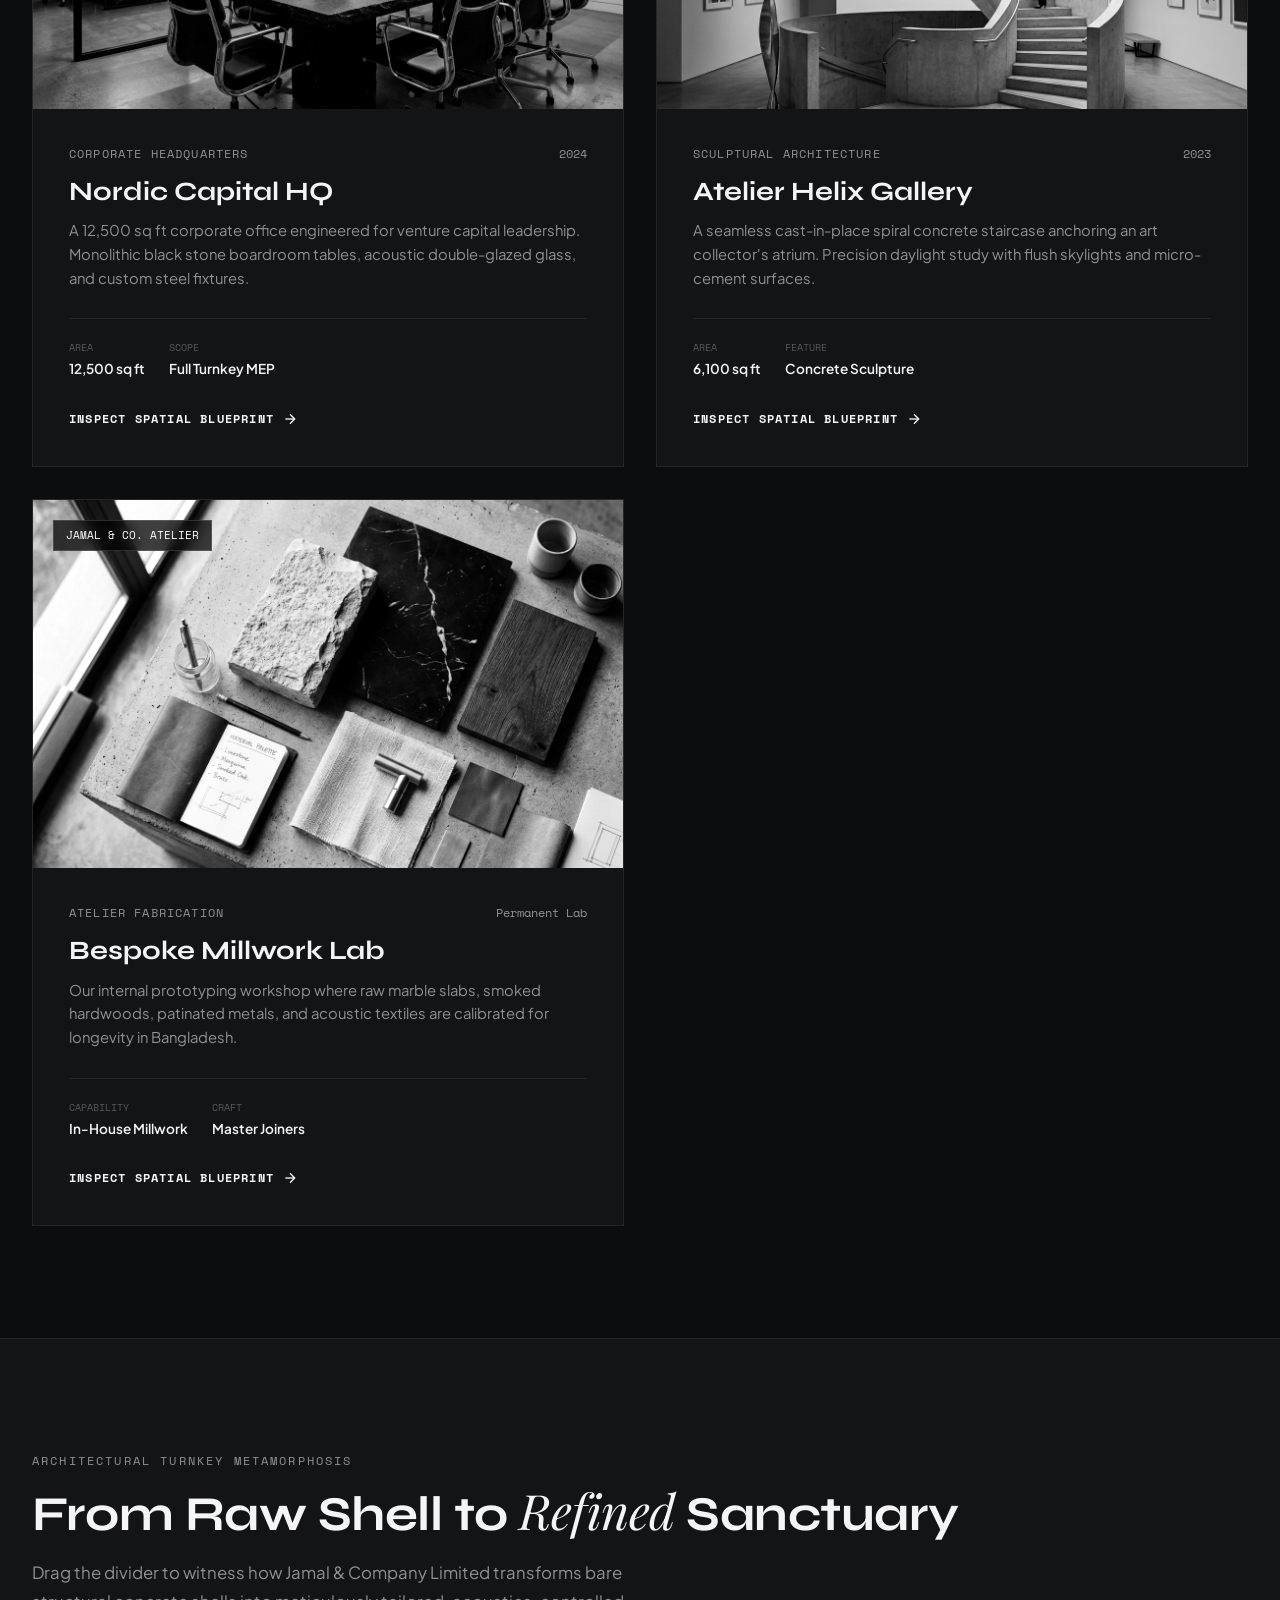
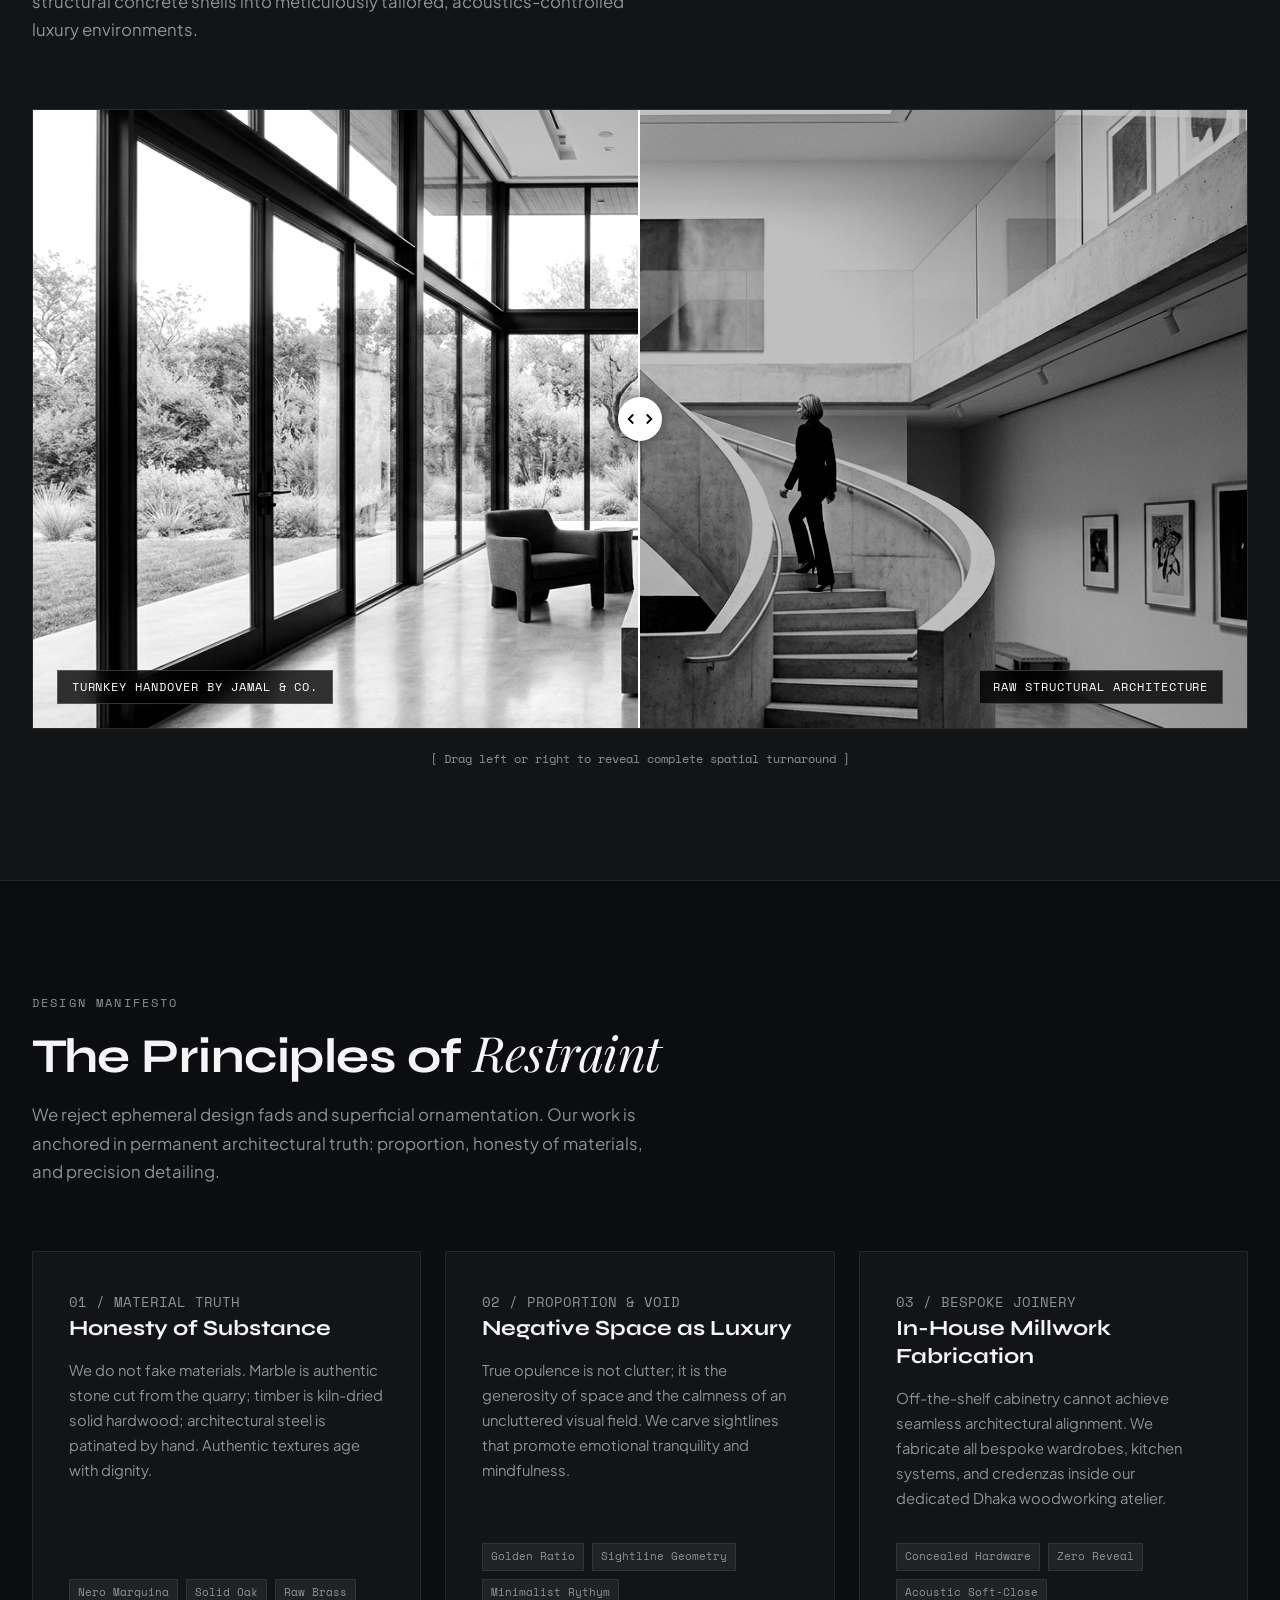
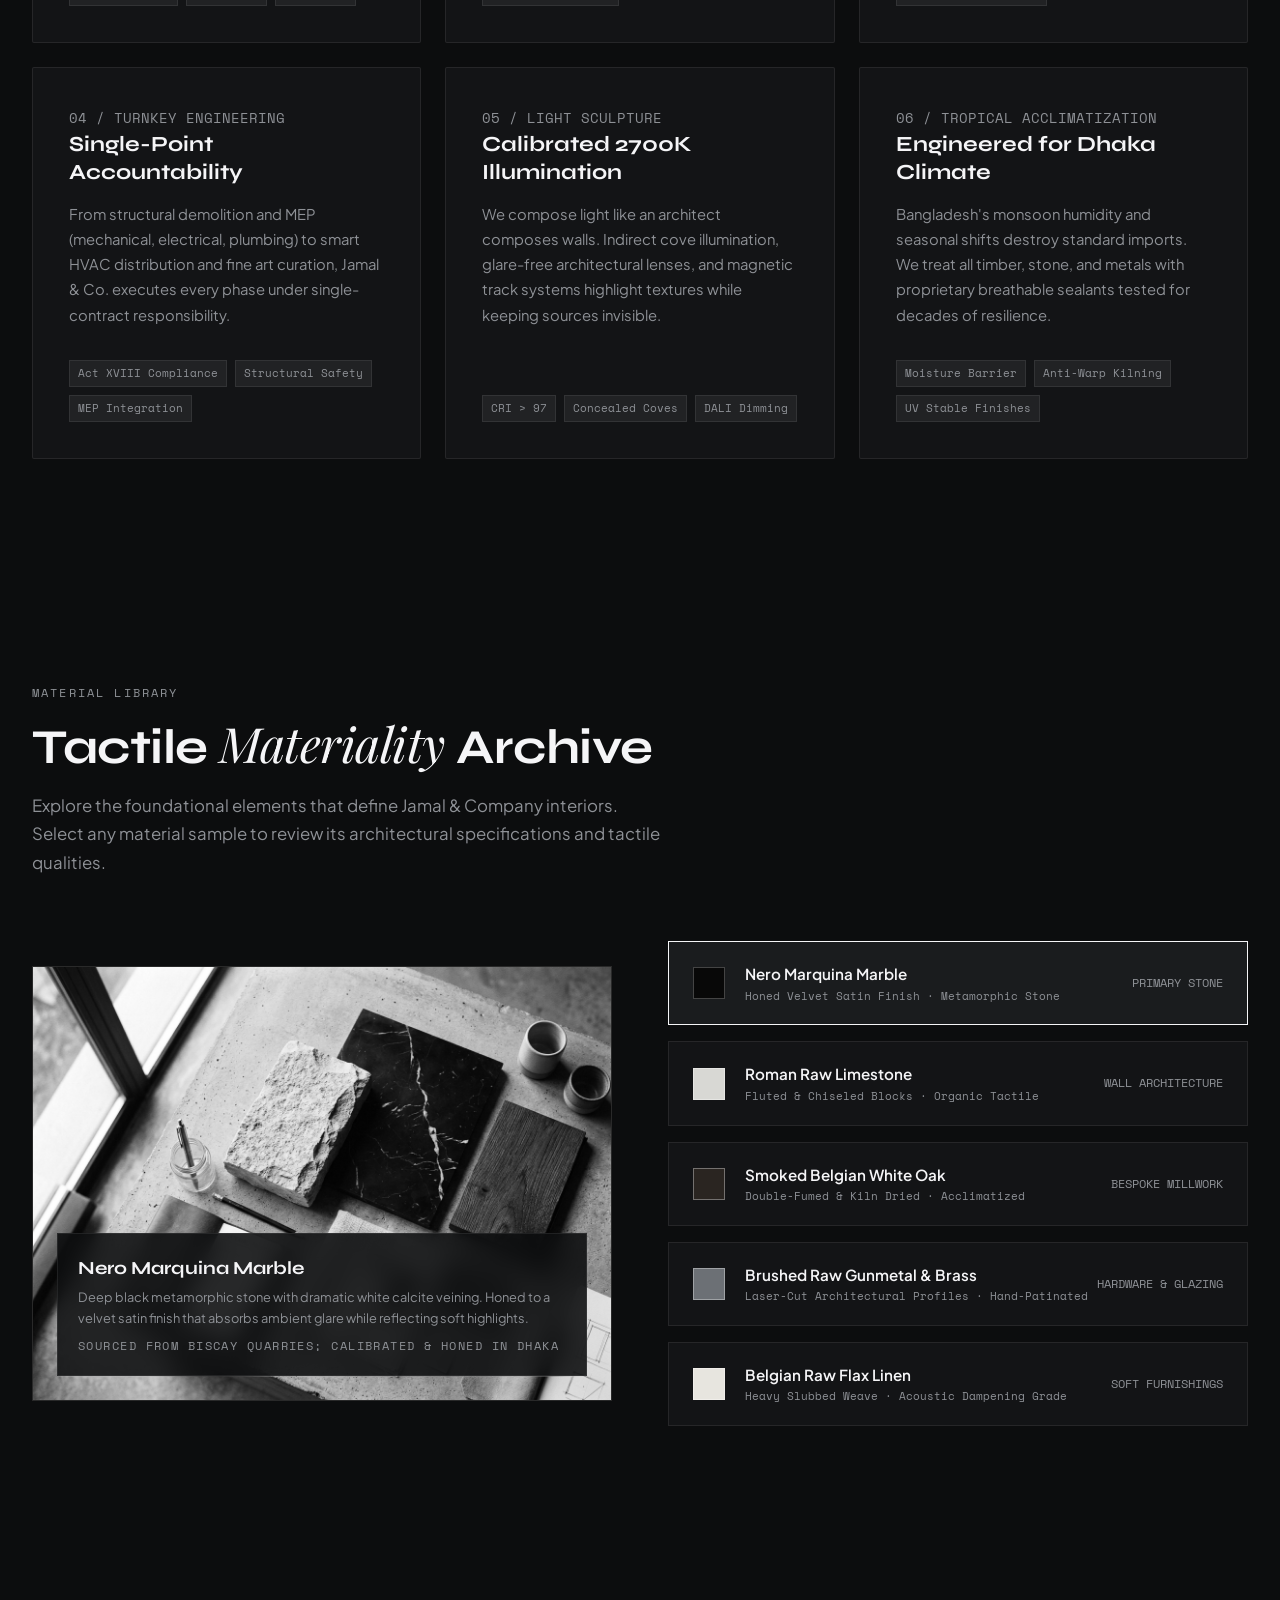
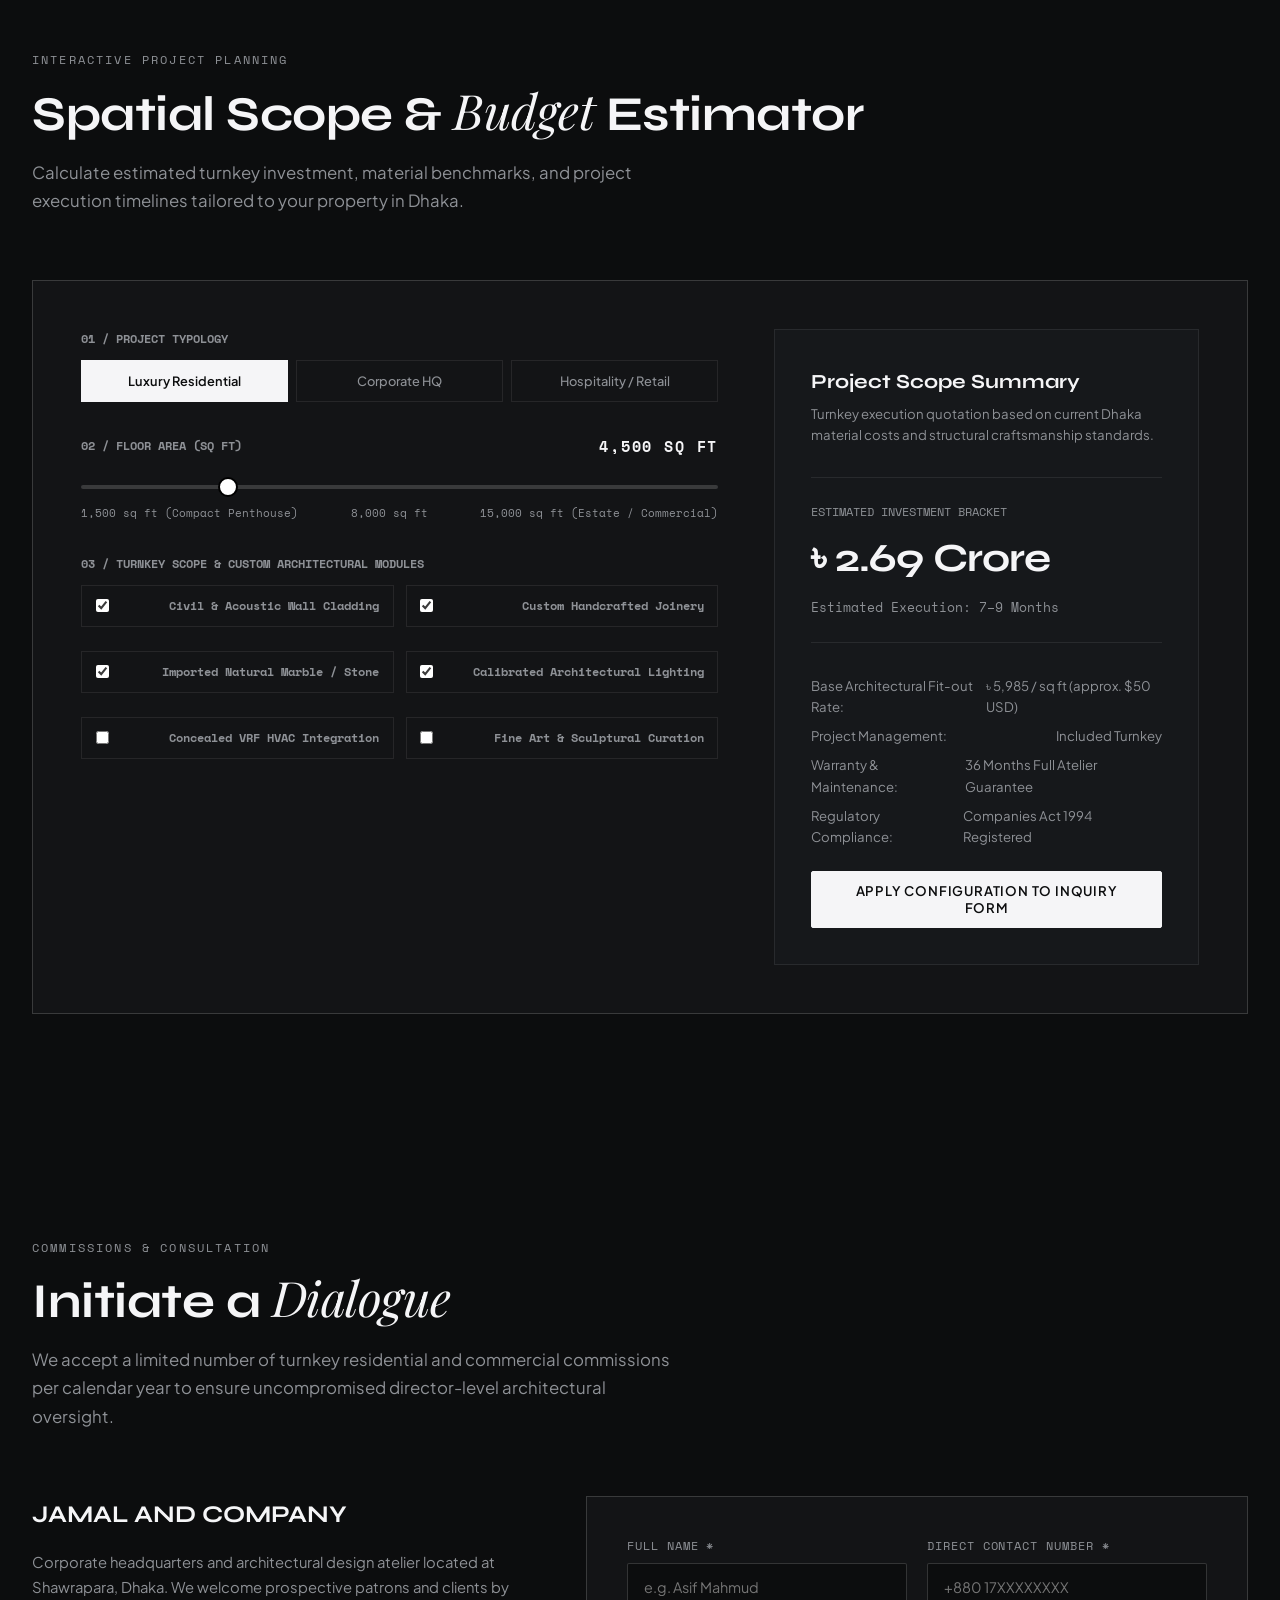
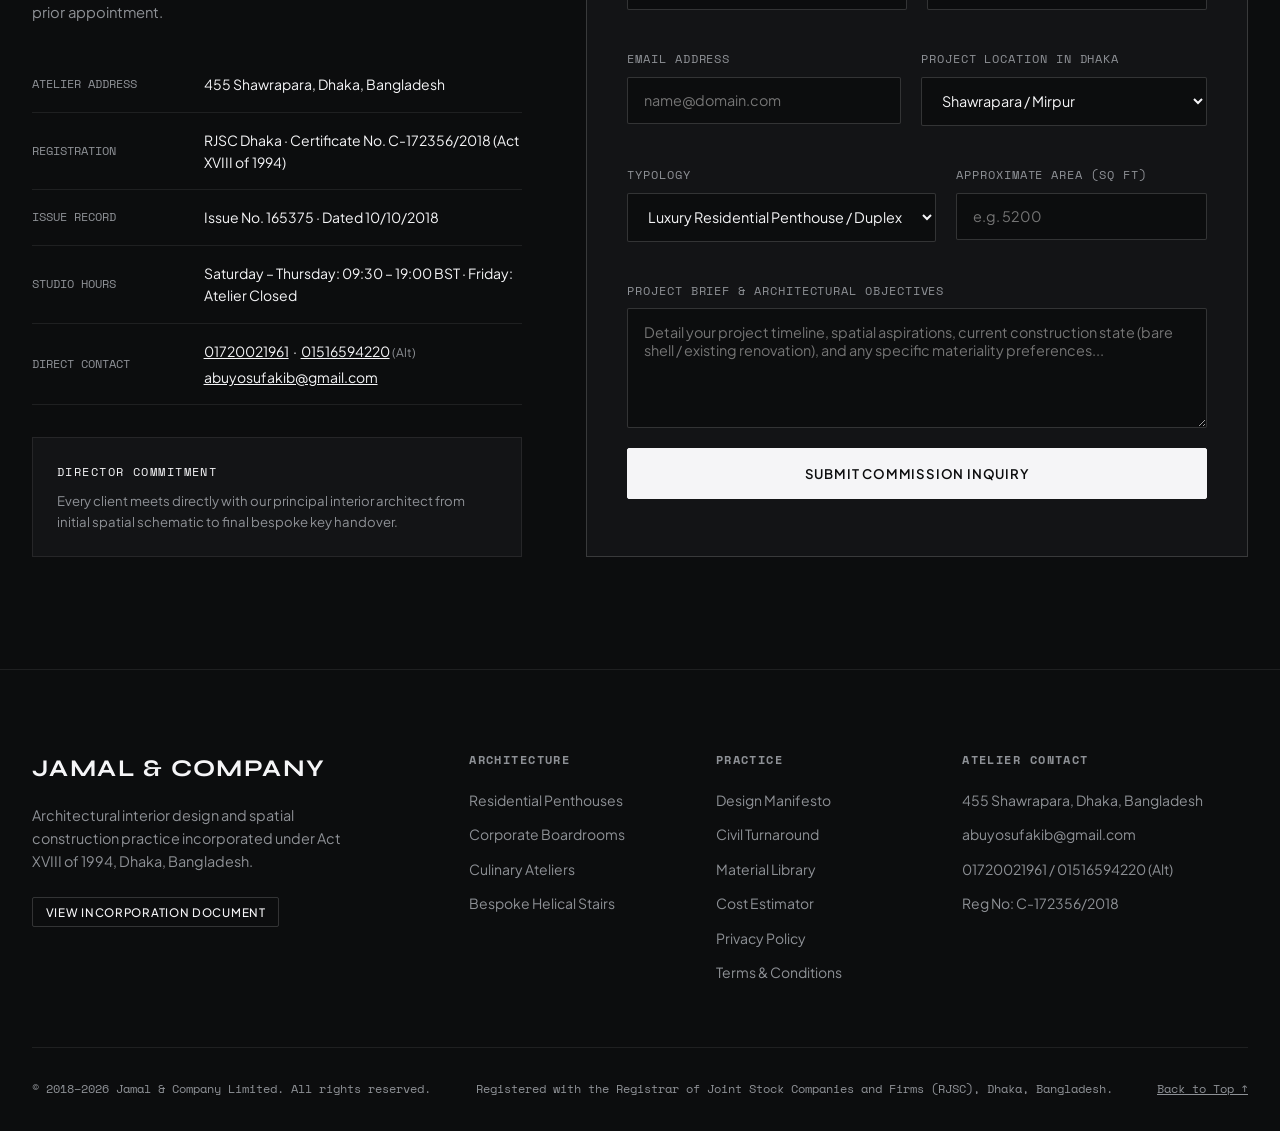
==== commit 453c7b70: "temsandpolicy" ====
--- a/index.html
+++ b/index.html
@@ -942,6 +942,8 @@
             <li><a href="#transformation">Civil Turnaround</a></li>
             <li><a href="#materiality">Material Library</a></li>
             <li><a href="#estimator">Cost Estimator</a></li>
+            <li><a href="rasel_event/privacypolicy.html">Privacy Policy</a></li>
+            <li><a href="rasel_event/termsandcondition.html">Terms &amp; Conditions</a></li>
           </ul>
         </div>
 
--- a/assets/css/style.css
+++ b/assets/css/style.css
@@ -1904,3 +1904,341 @@
     gap: 1.25rem;
   }
 }
+
+/* ==========================================================================
+   Legal & Compliance Pages (Privacy Policy & Terms)
+   ========================================================================== */
+.legal-page-header {
+  padding: 4rem 0 3rem;
+  border-bottom: 1px solid var(--border-subtle);
+  background: var(--bg-card);
+  position: relative;
+}
+.legal-breadcrumbs {
+  display: flex;
+  align-items: center;
+  gap: 0.5rem;
+  font-family: var(--font-mono);
+  font-size: 0.725rem;
+  color: var(--text-muted);
+  text-transform: uppercase;
+  letter-spacing: 0.1em;
+  margin-bottom: 1.25rem;
+}
+.legal-breadcrumbs a {
+  color: var(--text-muted);
+  text-decoration: underline;
+  text-underline-offset: 3px;
+}
+.legal-breadcrumbs a:hover {
+  color: var(--text-main);
+}
+.legal-title {
+  font-family: var(--font-display);
+  font-size: clamp(2.25rem, 5vw, 3.75rem);
+  font-weight: 700;
+  line-height: 1.1;
+  letter-spacing: -0.02em;
+  margin-bottom: 1rem;
+}
+.legal-title em {
+  font-family: var(--font-serif);
+  font-style: italic;
+  font-weight: 400;
+}
+.legal-lead {
+  font-size: 1.05rem;
+  color: var(--text-muted);
+  max-width: 760px;
+  line-height: 1.7;
+  margin-bottom: 2rem;
+}
+.legal-meta-strip {
+  display: flex;
+  flex-wrap: wrap;
+  gap: 1.5rem 2rem;
+  padding: 1.25rem 1.5rem;
+  background: var(--bg-main);
+  border: 1px solid var(--border-subtle);
+  border-radius: var(--radius-xs);
+  align-items: center;
+}
+.legal-meta-item {
+  display: flex;
+  flex-direction: column;
+}
+.legal-meta-label {
+  font-family: var(--font-mono);
+  font-size: 0.65rem;
+  text-transform: uppercase;
+  letter-spacing: 0.12em;
+  color: var(--text-muted);
+}
+.legal-meta-value {
+  font-family: var(--font-mono);
+  font-size: 0.825rem;
+  font-weight: 600;
+  color: var(--text-main);
+  margin-top: 0.2rem;
+}
+.legal-switch-pill {
+  display: inline-flex;
+  gap: 0.5rem;
+  margin-left: auto;
+}
+.legal-switch-btn {
+  font-family: var(--font-mono);
+  font-size: 0.725rem;
+  padding: 0.4rem 0.85rem;
+  border: 1px solid var(--border-medium);
+  border-radius: var(--radius-xs);
+  color: var(--text-muted);
+  transition: all var(--transition-fast);
+}
+.legal-switch-btn:hover {
+  color: var(--text-main);
+  border-color: var(--text-main);
+}
+.legal-switch-btn.active {
+  background: var(--text-main);
+  color: var(--bg-main);
+  border-color: var(--text-main);
+}
+
+/* Legal Document Grid Layout */
+.legal-layout {
+  display: grid;
+  grid-template-columns: 280px 1fr;
+  gap: 3.5rem;
+  padding: 4rem 0 6rem;
+  align-items: start;
+}
+.legal-sidebar {
+  position: sticky;
+  top: calc(var(--header-height) + 2rem);
+  background: var(--bg-card);
+  border: 1px solid var(--border-subtle);
+  padding: 1.5rem;
+  border-radius: var(--radius-xs);
+  max-height: calc(100vh - var(--header-height) - 4rem);
+  overflow-y: auto;
+}
+.legal-sidebar-title {
+  font-family: var(--font-mono);
+  font-size: 0.725rem;
+  text-transform: uppercase;
+  letter-spacing: 0.14em;
+  color: var(--text-muted);
+  margin-bottom: 1rem;
+  padding-bottom: 0.75rem;
+  border-bottom: 1px solid var(--border-subtle);
+}
+.legal-toc-list {
+  list-style: none;
+  display: flex;
+  flex-direction: column;
+  gap: 0.4rem;
+}
+.legal-toc-link {
+  font-size: 0.825rem;
+  color: var(--text-muted);
+  display: block;
+  padding: 0.4rem 0.5rem;
+  border-radius: var(--radius-xs);
+  transition: all var(--transition-fast);
+  line-height: 1.4;
+}
+.legal-toc-link:hover {
+  color: var(--text-main);
+  background: var(--badge-bg);
+  padding-left: 0.75rem;
+}
+.legal-toc-link.active {
+  color: var(--text-main);
+  font-weight: 600;
+  border-left: 2px solid var(--text-main);
+  padding-left: 0.75rem;
+}
+
+/* Legal Content Body */
+.legal-body {
+  display: flex;
+  flex-direction: column;
+  gap: 2.25rem;
+}
+.legal-section-card {
+  background: var(--bg-card);
+  border: 1px solid var(--border-subtle);
+  border-radius: var(--radius-xs);
+  padding: 2.5rem;
+  scroll-margin-top: calc(var(--header-height) + 1.5rem);
+  transition: border-color var(--transition-fast);
+}
+.legal-section-card:hover {
+  border-color: var(--border-medium);
+}
+.legal-section-badge {
+  font-family: var(--font-mono);
+  font-size: 0.725rem;
+  letter-spacing: 0.12em;
+  text-transform: uppercase;
+  color: var(--text-muted);
+  margin-bottom: 0.75rem;
+  display: block;
+}
+.legal-section-card h2 {
+  font-family: var(--font-display);
+  font-size: 1.55rem;
+  font-weight: 700;
+  margin-bottom: 1.25rem;
+  line-height: 1.25;
+  color: var(--text-main);
+}
+.legal-section-card h3 {
+  font-family: var(--font-display);
+  font-size: 1.2rem;
+  font-weight: 600;
+  margin: 1.5rem 0 0.75rem;
+  color: var(--text-main);
+}
+.legal-section-card p {
+  color: var(--text-muted);
+  font-size: 0.935rem;
+  line-height: 1.75;
+  margin-bottom: 1rem;
+}
+.legal-section-card p:last-child {
+  margin-bottom: 0;
+}
+.legal-list {
+  list-style: none;
+  margin: 1rem 0 1.25rem;
+  display: flex;
+  flex-direction: column;
+  gap: 0.65rem;
+}
+.legal-list li {
+  position: relative;
+  padding-left: 1.5rem;
+  color: var(--text-muted);
+  font-size: 0.925rem;
+  line-height: 1.65;
+}
+.legal-list li::before {
+  content: '—';
+  position: absolute;
+  left: 0;
+  top: 0;
+  color: var(--text-main);
+  font-weight: 600;
+  font-family: var(--font-mono);
+}
+.legal-callout-box {
+  background: var(--highlight-box);
+  border: 1px solid var(--border-subtle);
+  border-left: 3px solid var(--text-main);
+  padding: 1.25rem 1.5rem;
+  margin: 1.5rem 0;
+  border-radius: var(--radius-xs);
+}
+.legal-callout-title {
+  font-family: var(--font-mono);
+  font-size: 0.75rem;
+  text-transform: uppercase;
+  letter-spacing: 0.1em;
+  font-weight: 700;
+  color: var(--text-main);
+  margin-bottom: 0.5rem;
+}
+.legal-callout-box p {
+  font-size: 0.885rem;
+  color: var(--text-muted);
+  line-height: 1.65;
+  margin-bottom: 0;
+}
+.legal-data-table {
+  width: 100%;
+  border-collapse: collapse;
+  margin: 1.25rem 0;
+  font-size: 0.875rem;
+}
+.legal-data-table th,
+.legal-data-table td {
+  padding: 0.85rem 1rem;
+  border: 1px solid var(--border-subtle);
+  text-align: left;
+}
+.legal-data-table th {
+  background: var(--badge-bg);
+  font-family: var(--font-mono);
+  font-size: 0.725rem;
+  text-transform: uppercase;
+  letter-spacing: 0.08em;
+  color: var(--text-muted);
+}
+.legal-data-table td {
+  color: var(--text-muted);
+}
+.legal-data-table tr:hover td {
+  background: var(--bg-card-hover);
+  color: var(--text-main);
+}
+.legal-contact-card {
+  background: var(--bg-card);
+  border: 1px solid var(--border-medium);
+  padding: 2rem;
+  border-radius: var(--radius-xs);
+  display: flex;
+  justify-content: space-between;
+  align-items: center;
+  flex-wrap: wrap;
+  gap: 1.5rem;
+  margin-top: 1rem;
+}
+.legal-contact-info h3 {
+  font-family: var(--font-display);
+  font-size: 1.35rem;
+  margin-bottom: 0.35rem;
+}
+.legal-contact-info p {
+  font-size: 0.875rem;
+  color: var(--text-muted);
+}
+
+@media (max-width: 960px) {
+  .legal-layout {
+    grid-template-columns: 1fr;
+    gap: 2.5rem;
+    padding: 3rem 0 4rem;
+  }
+  .legal-sidebar {
+    position: static;
+    max-height: none;
+  }
+  .legal-switch-pill {
+    margin-left: 0;
+    width: 100%;
+  }
+  .legal-section-card {
+    padding: 1.75rem 1.25rem;
+  }
+}
+@media (max-width: 560px) {
+  .legal-page-header {
+    padding: 3rem 0 2rem;
+  }
+  .legal-meta-strip {
+    flex-direction: column;
+    align-items: flex-start;
+    gap: 1rem;
+    padding: 1rem;
+  }
+  .legal-contact-card {
+    flex-direction: column;
+    align-items: flex-start;
+  }
+  .legal-contact-card .btn-primary {
+    width: 100%;
+    justify-content: center;
+  }
+}
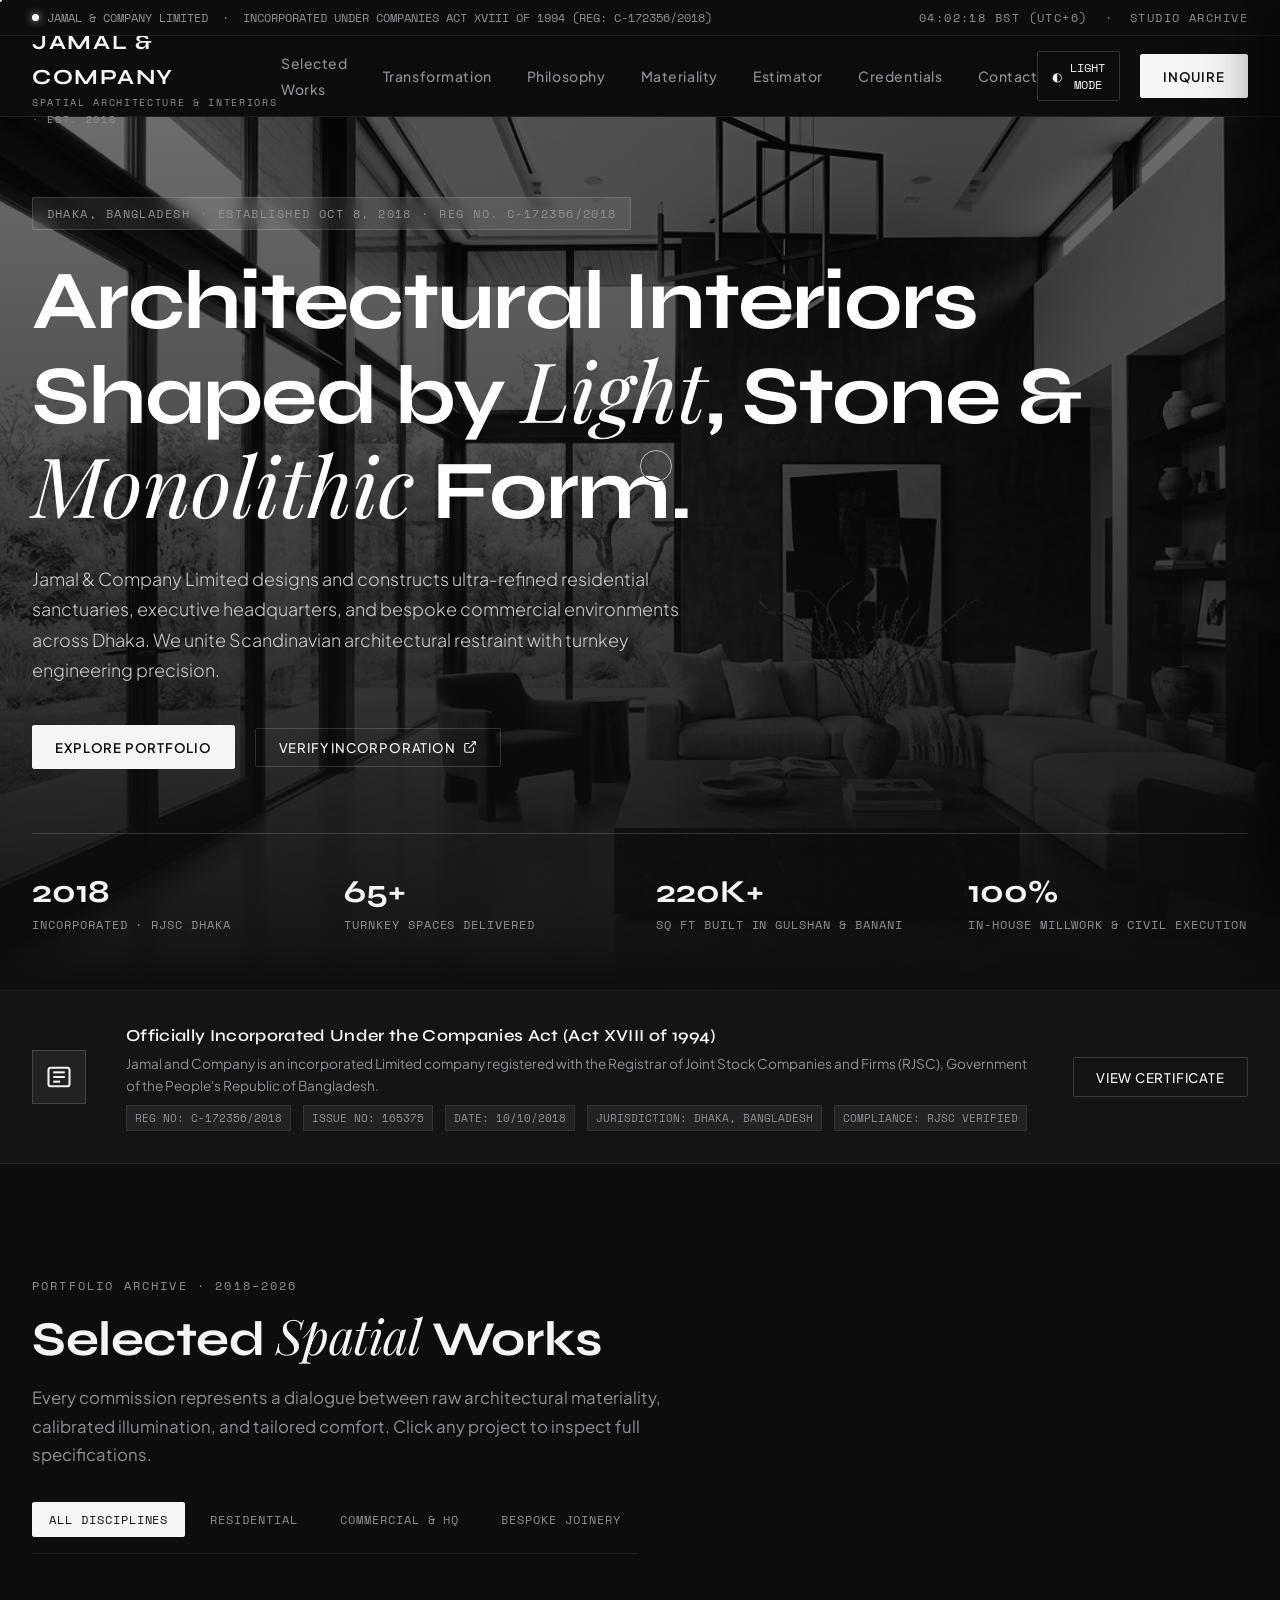
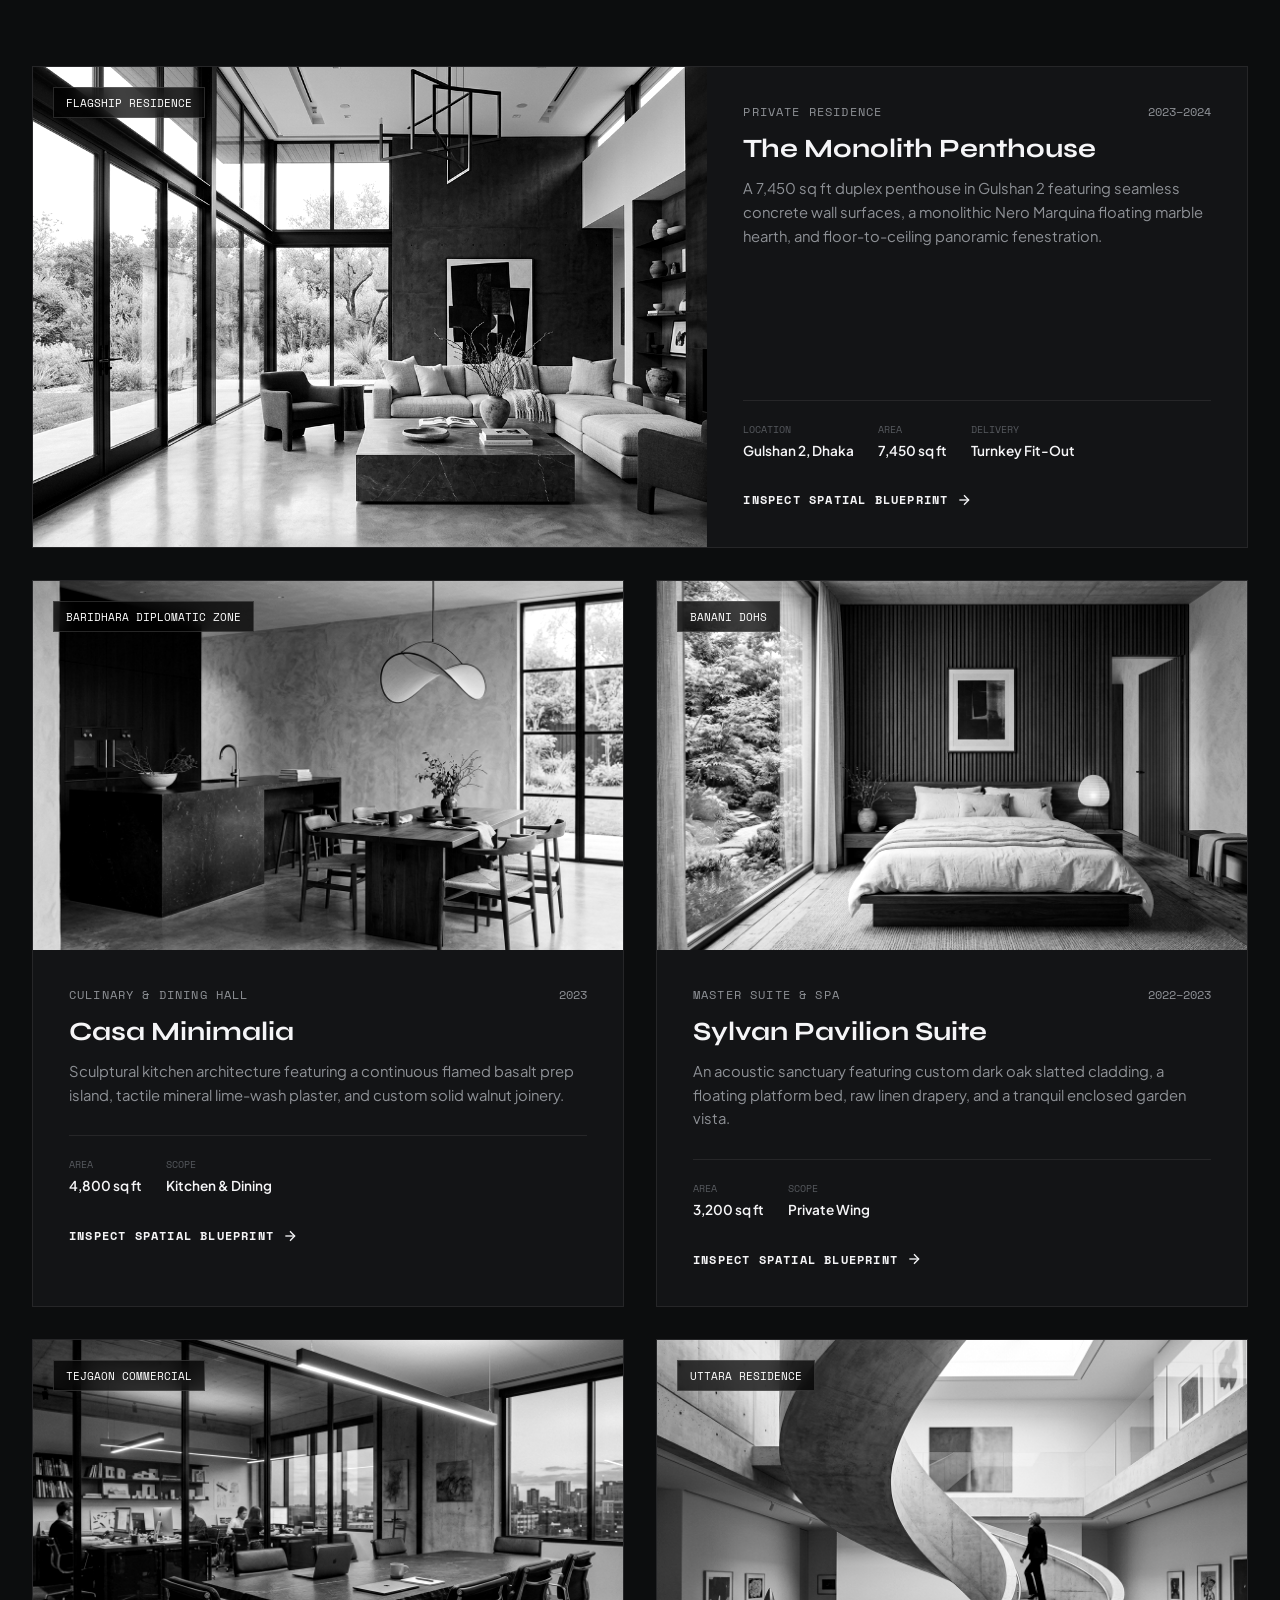
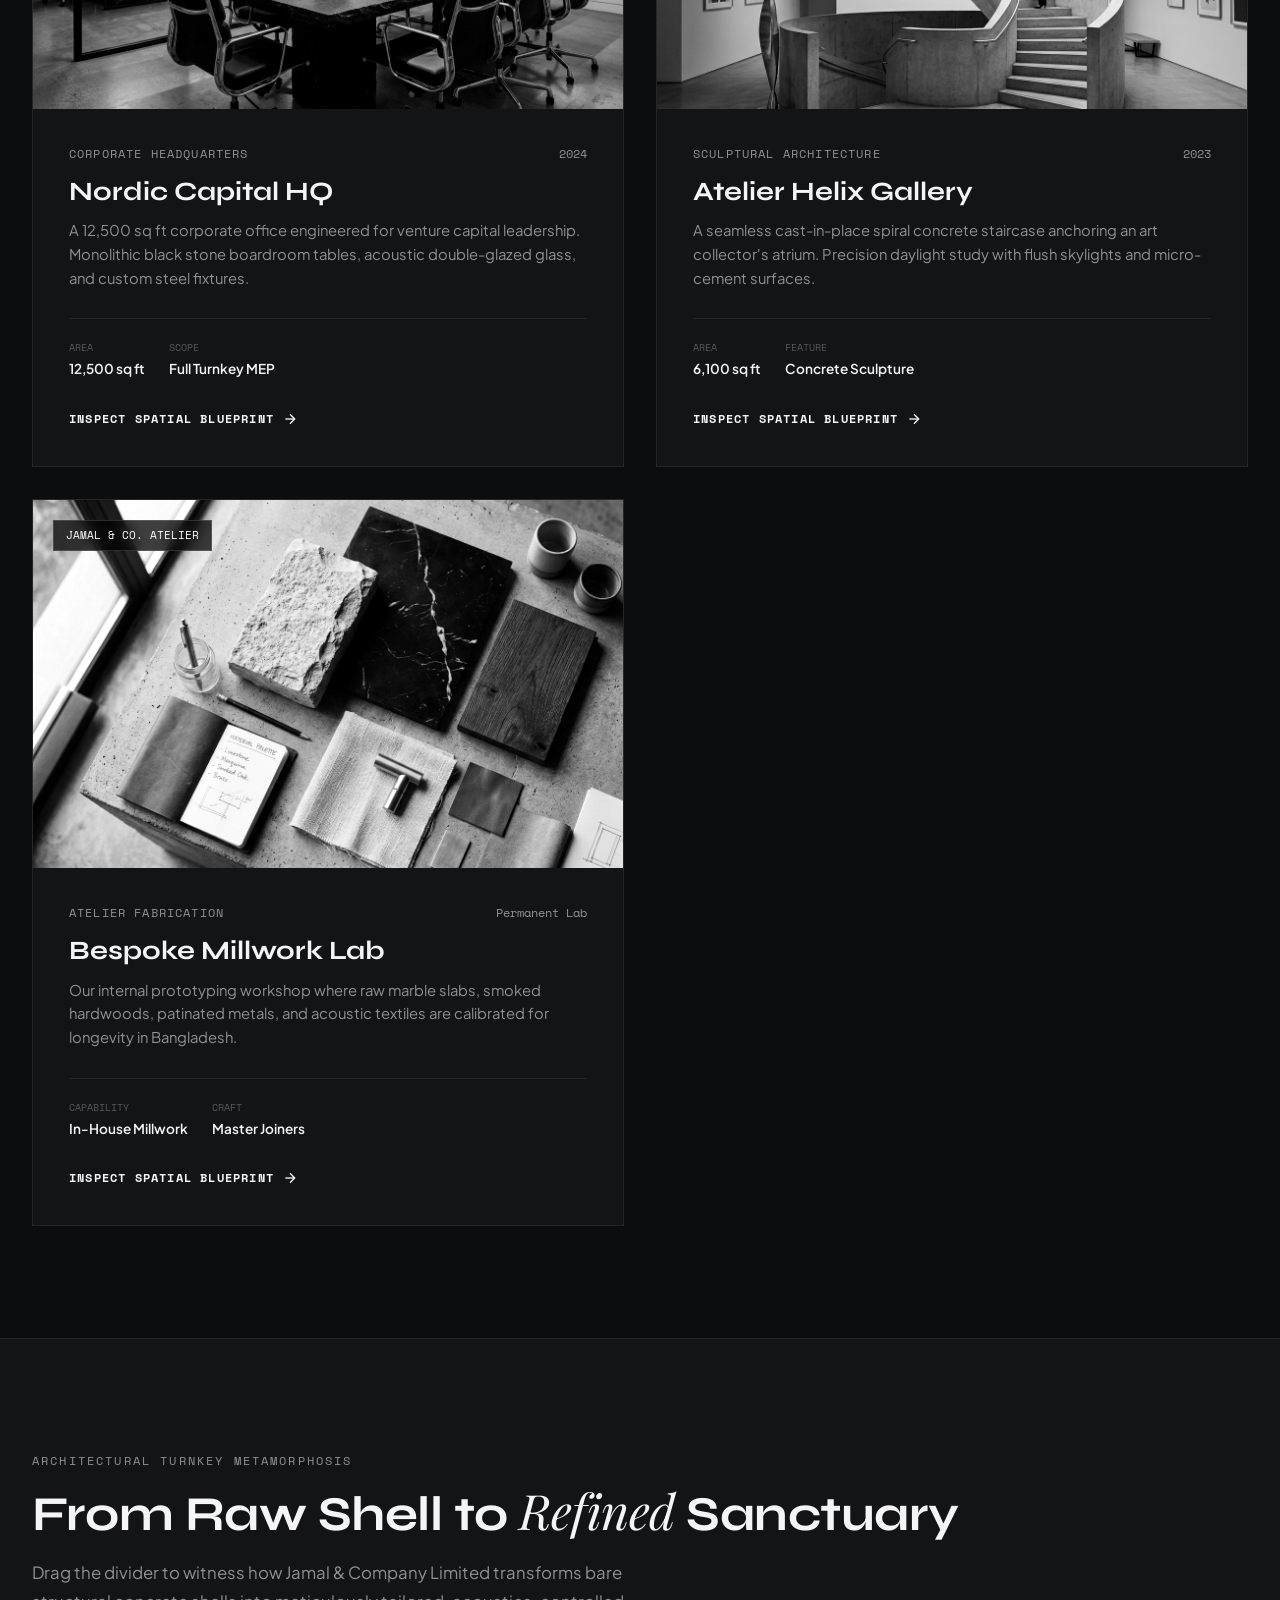
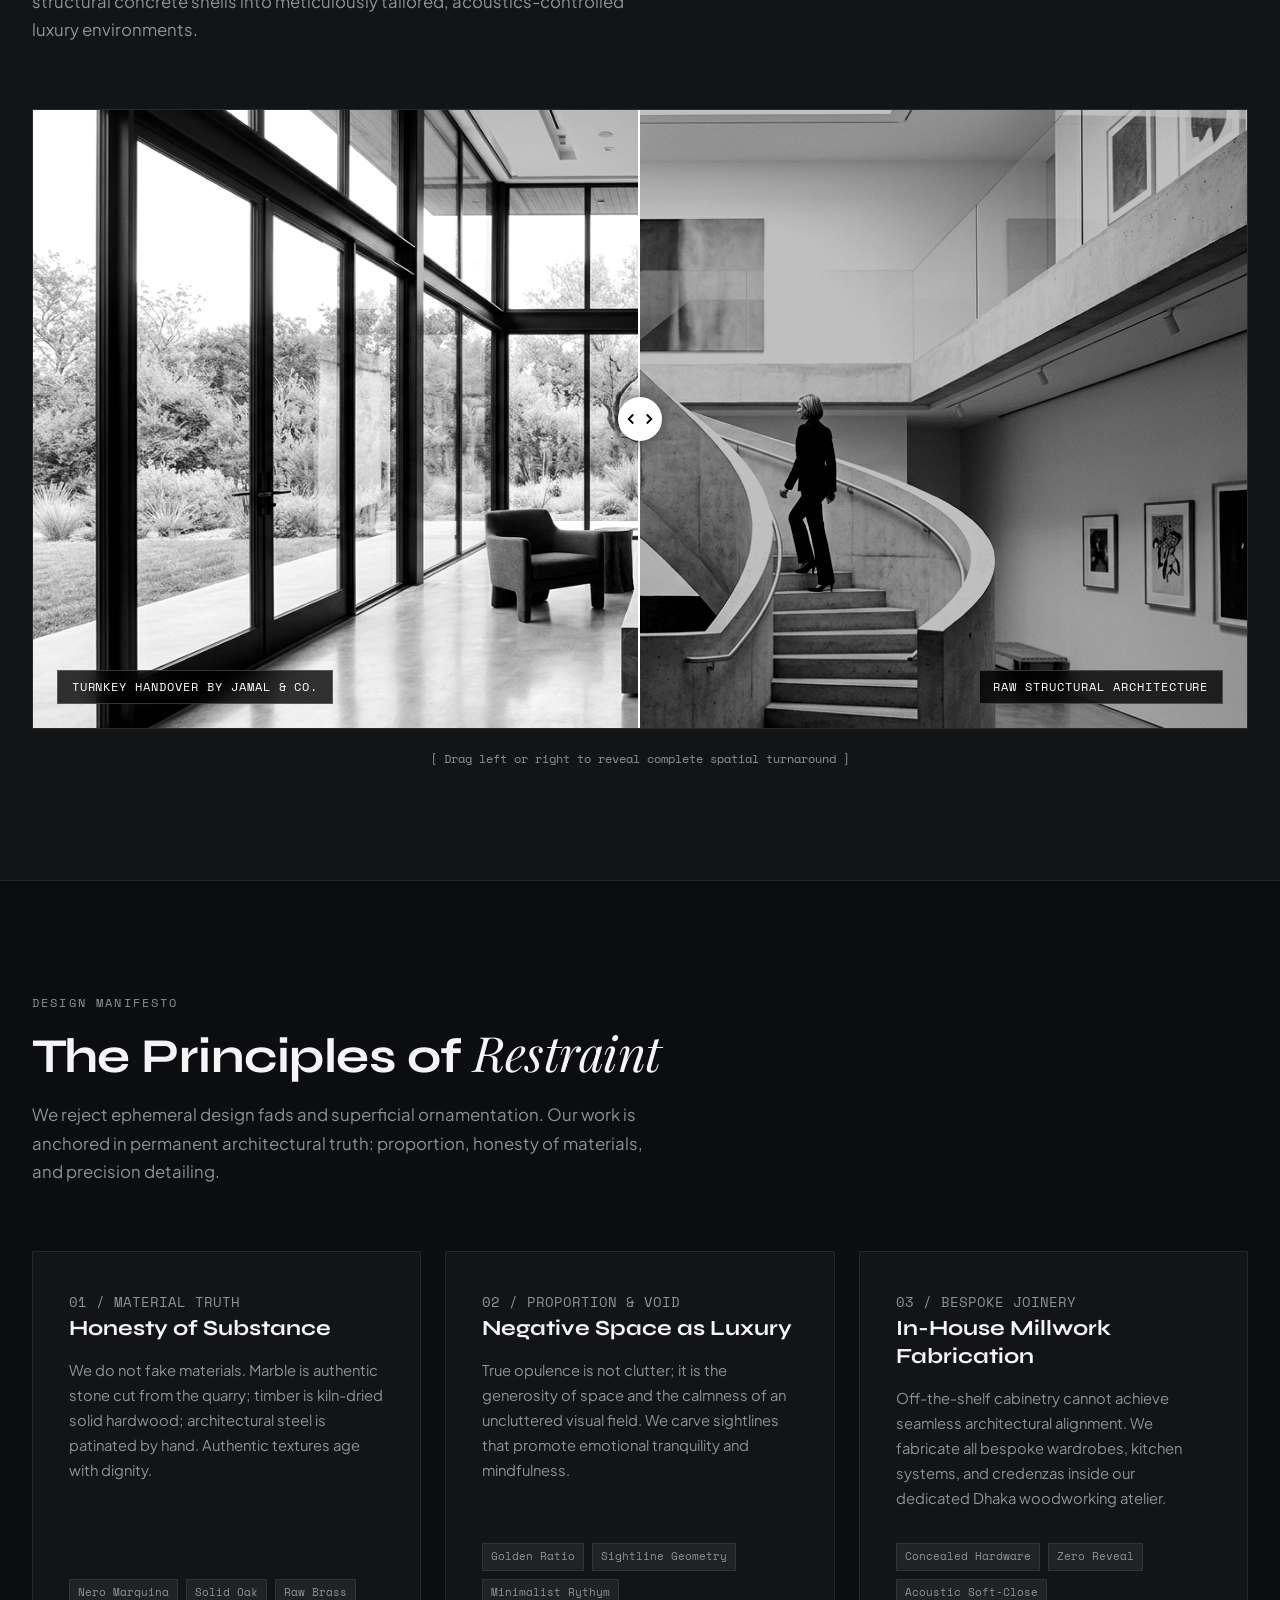
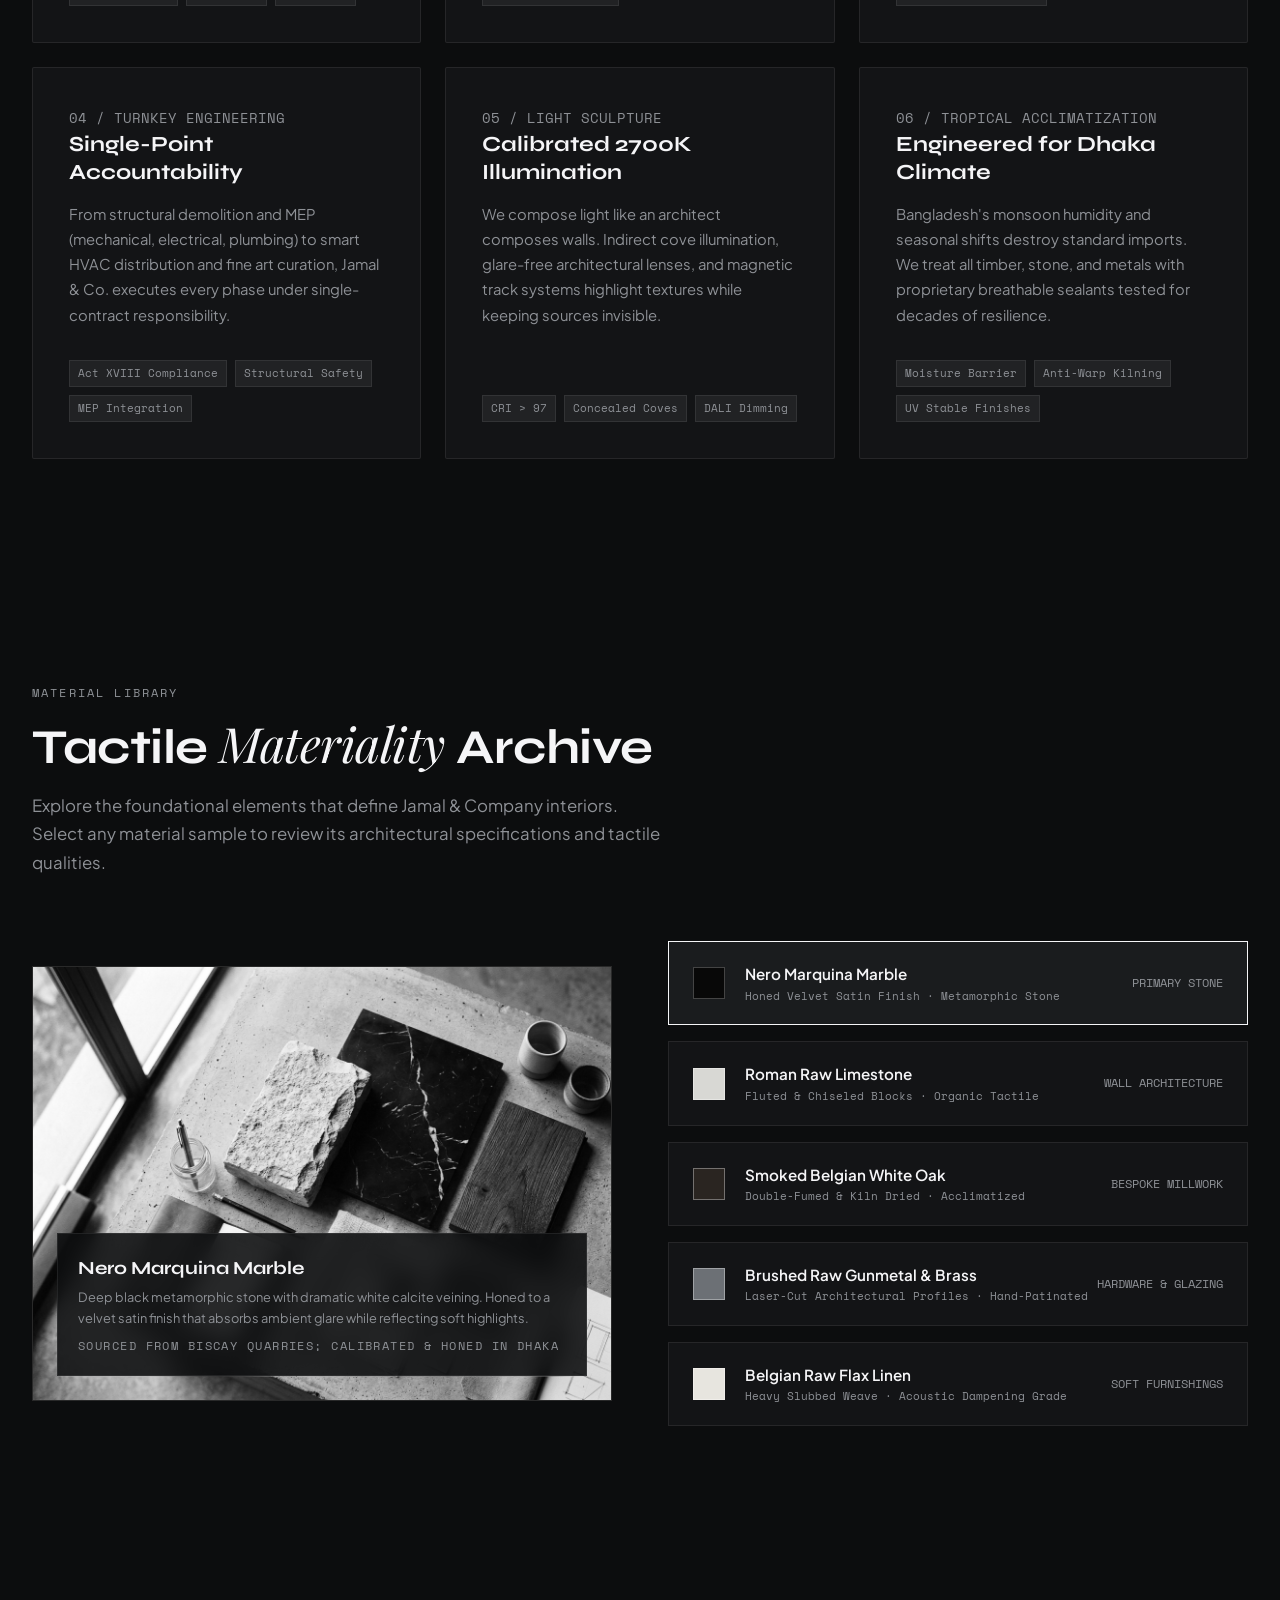
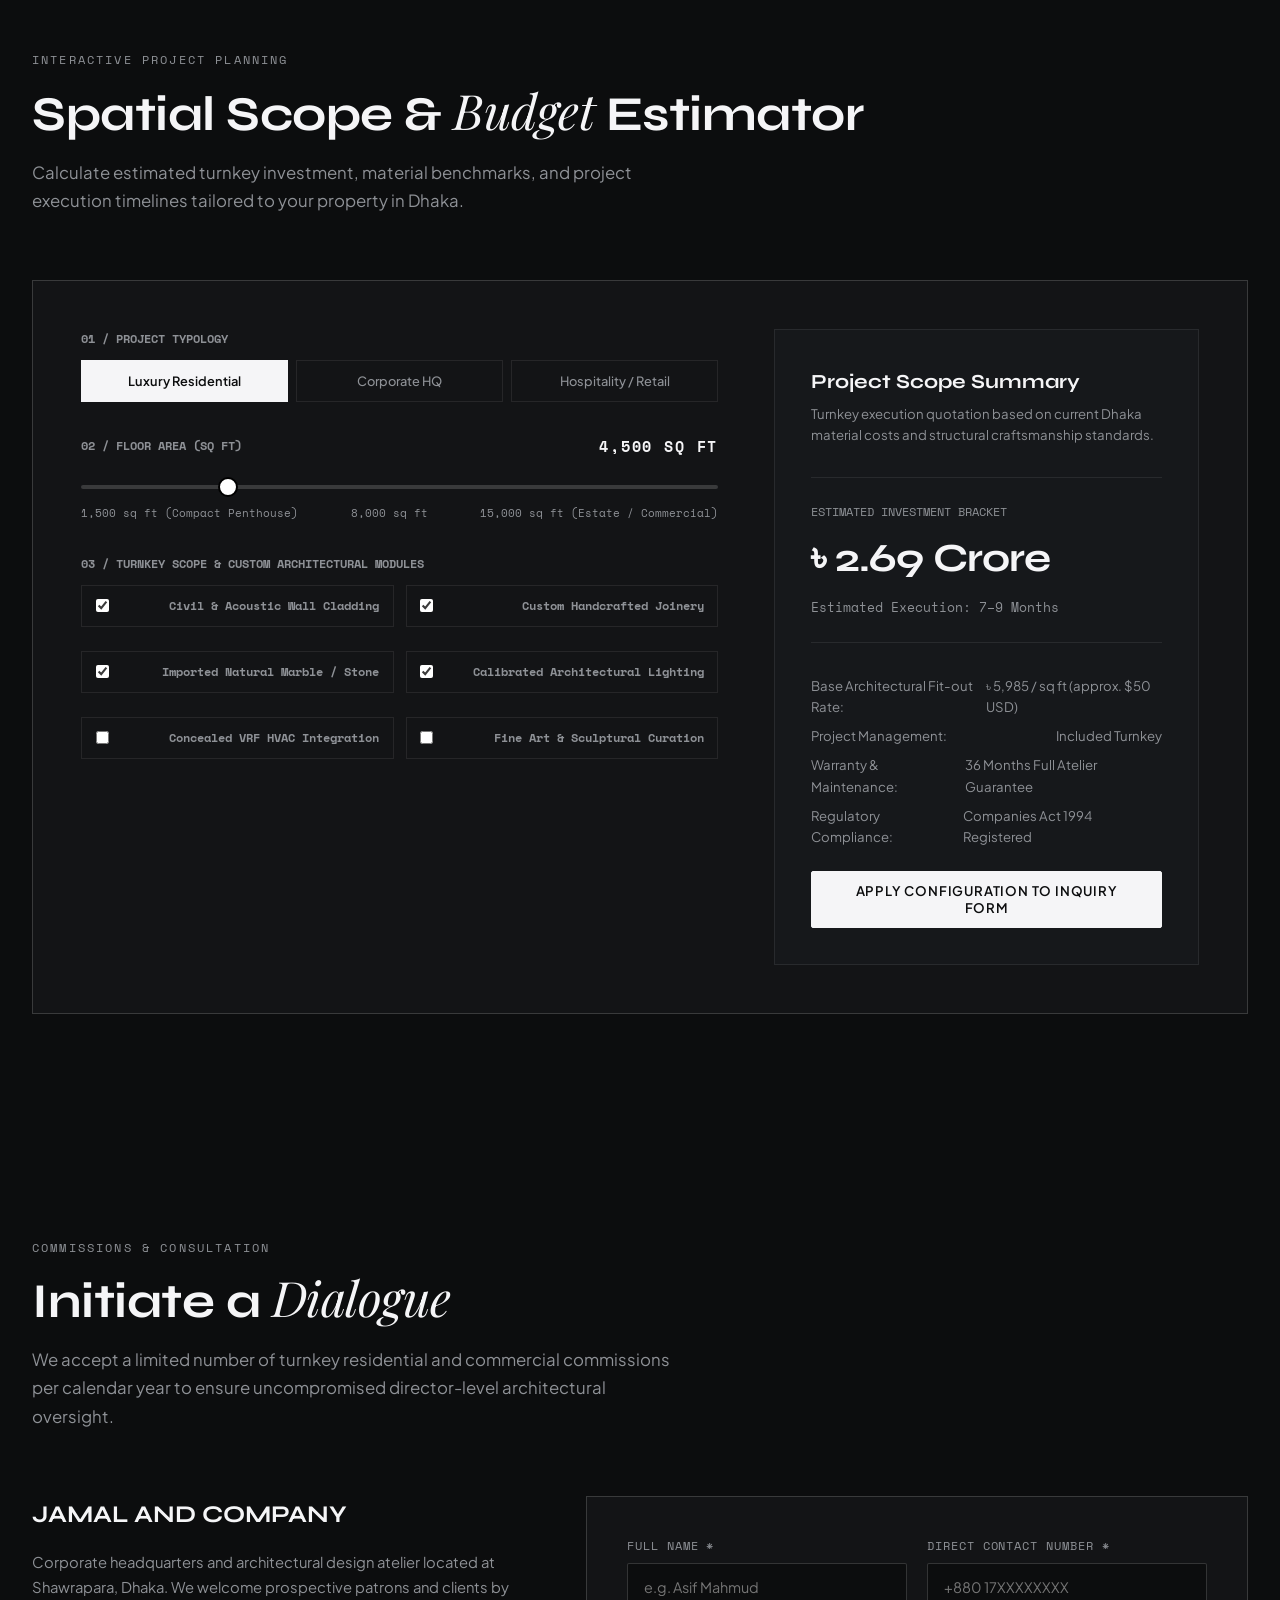
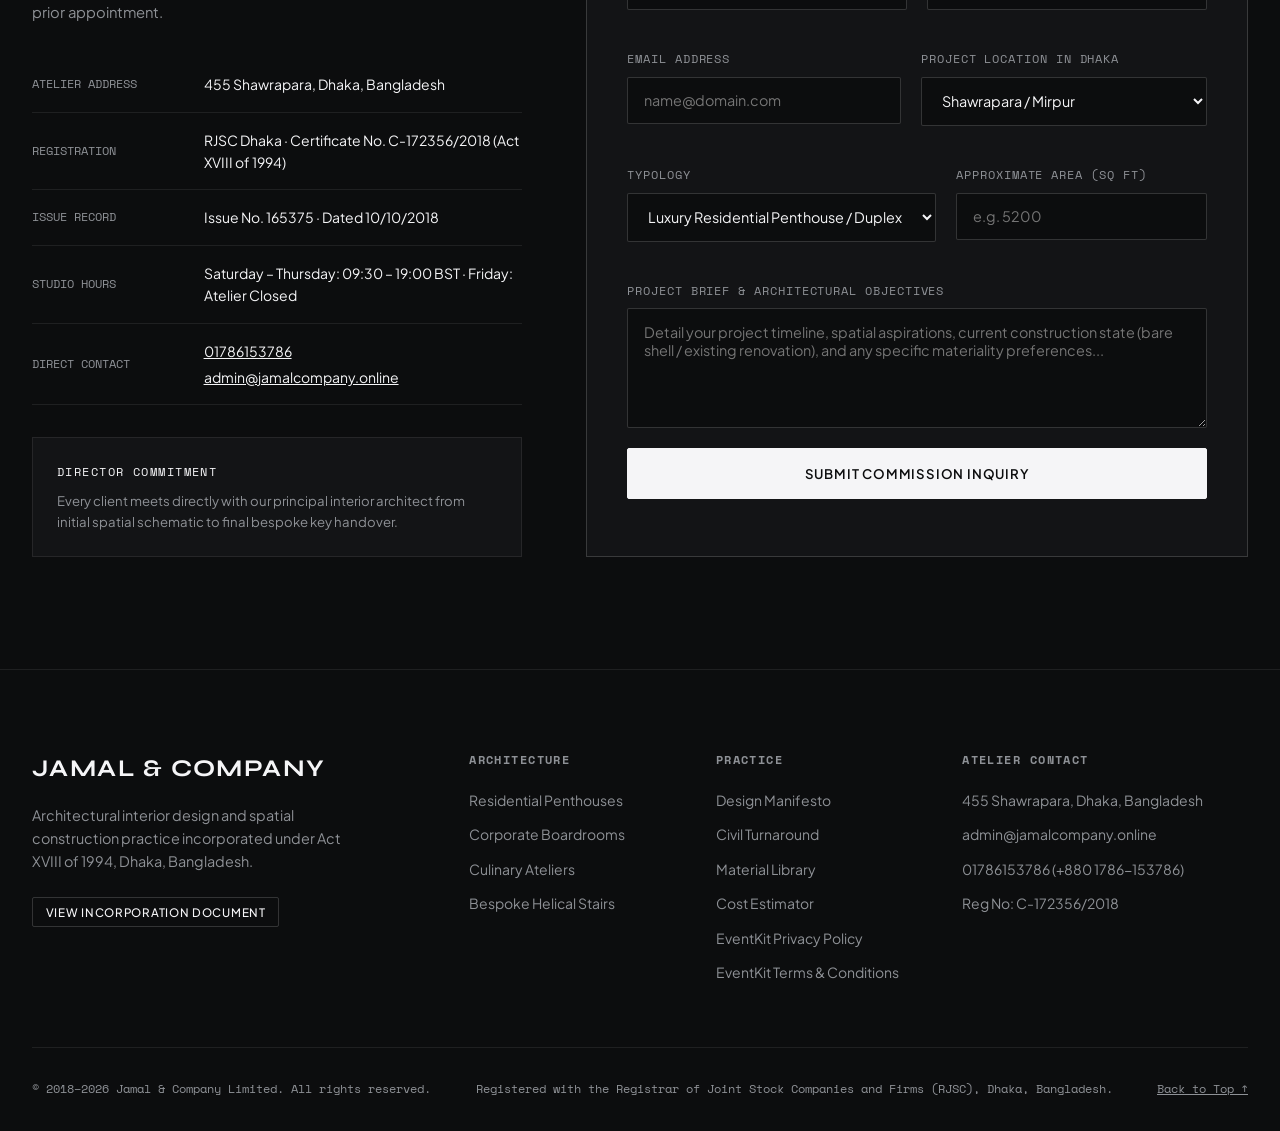
==== commit 54346ca5: "final_updatd" ====
--- a/index.html
+++ b/index.html
@@ -27,8 +27,8 @@
     "@type": "HomeAndConstructionBusiness",
     "name": "JAMAL AND COMPANY",
     "legalName": "JAMAL AND COMPANY LIMITED",
-    "telephone": ["+8801720021961", "+8801516594220"],
-    "email": "abuyosufakib@gmail.com",
+    "telephone": "+8801786153786",
+    "email": "admin@jamalcompany.online",
     "address": {
       "@type": "PostalAddress",
       "streetAddress": "455 Shawrapara",
@@ -825,11 +825,10 @@
                     <th>Direct Contact</th>
                     <td>
                       <div>
-                        <a href="tel:+8801720021961" style="color: inherit; text-decoration: underline;">01720021961</a> &nbsp;·&nbsp;
-                        <a href="tel:+8801516594220" style="color: inherit; text-decoration: underline;">01516594220</a> <span style="font-size: 0.75rem; color: var(--text-muted);">(Alt)</span>
+                        <a href="tel:+8801786153786" style="color: inherit; text-decoration: underline;">01786153786</a>
                       </div>
                       <div style="margin-top: 0.25rem;">
-                        <a href="mailto:abuyosufakib@gmail.com" style="color: inherit; text-decoration: underline;">abuyosufakib@gmail.com</a>
+                        <a href="mailto:admin@jamalcompany.online" style="color: inherit; text-decoration: underline;">admin@jamalcompany.online</a>
                       </div>
                     </td>
                   </tr>
@@ -942,8 +941,8 @@
             <li><a href="#transformation">Civil Turnaround</a></li>
             <li><a href="#materiality">Material Library</a></li>
             <li><a href="#estimator">Cost Estimator</a></li>
-            <li><a href="rasel_event/privacypolicy.html">Privacy Policy</a></li>
-            <li><a href="rasel_event/termsandcondition.html">Terms &amp; Conditions</a></li>
+            <li><a href="rasel_event/privacypolicy.html">EventKit Privacy Policy</a></li>
+            <li><a href="rasel_event/termsandcondition.html">EventKit Terms &amp; Conditions</a></li>
           </ul>
         </div>
 
@@ -951,8 +950,8 @@
           <h5>Atelier Contact</h5>
           <ul class="footer-nav">
             <li>455 Shawrapara, Dhaka, Bangladesh</li>
-            <li><a href="mailto:abuyosufakib@gmail.com">abuyosufakib@gmail.com</a></li>
-            <li><a href="tel:+8801720021961">01720021961</a> / <a href="tel:+8801516594220">01516594220 (Alt)</a></li>
+            <li><a href="mailto:admin@jamalcompany.online">admin@jamalcompany.online</a></li>
+            <li><a href="tel:+8801786153786">01786153786 (+880 1786-153786)</a></li>
             <li>Reg No: C-172356/2018</li>
           </ul>
         </div>
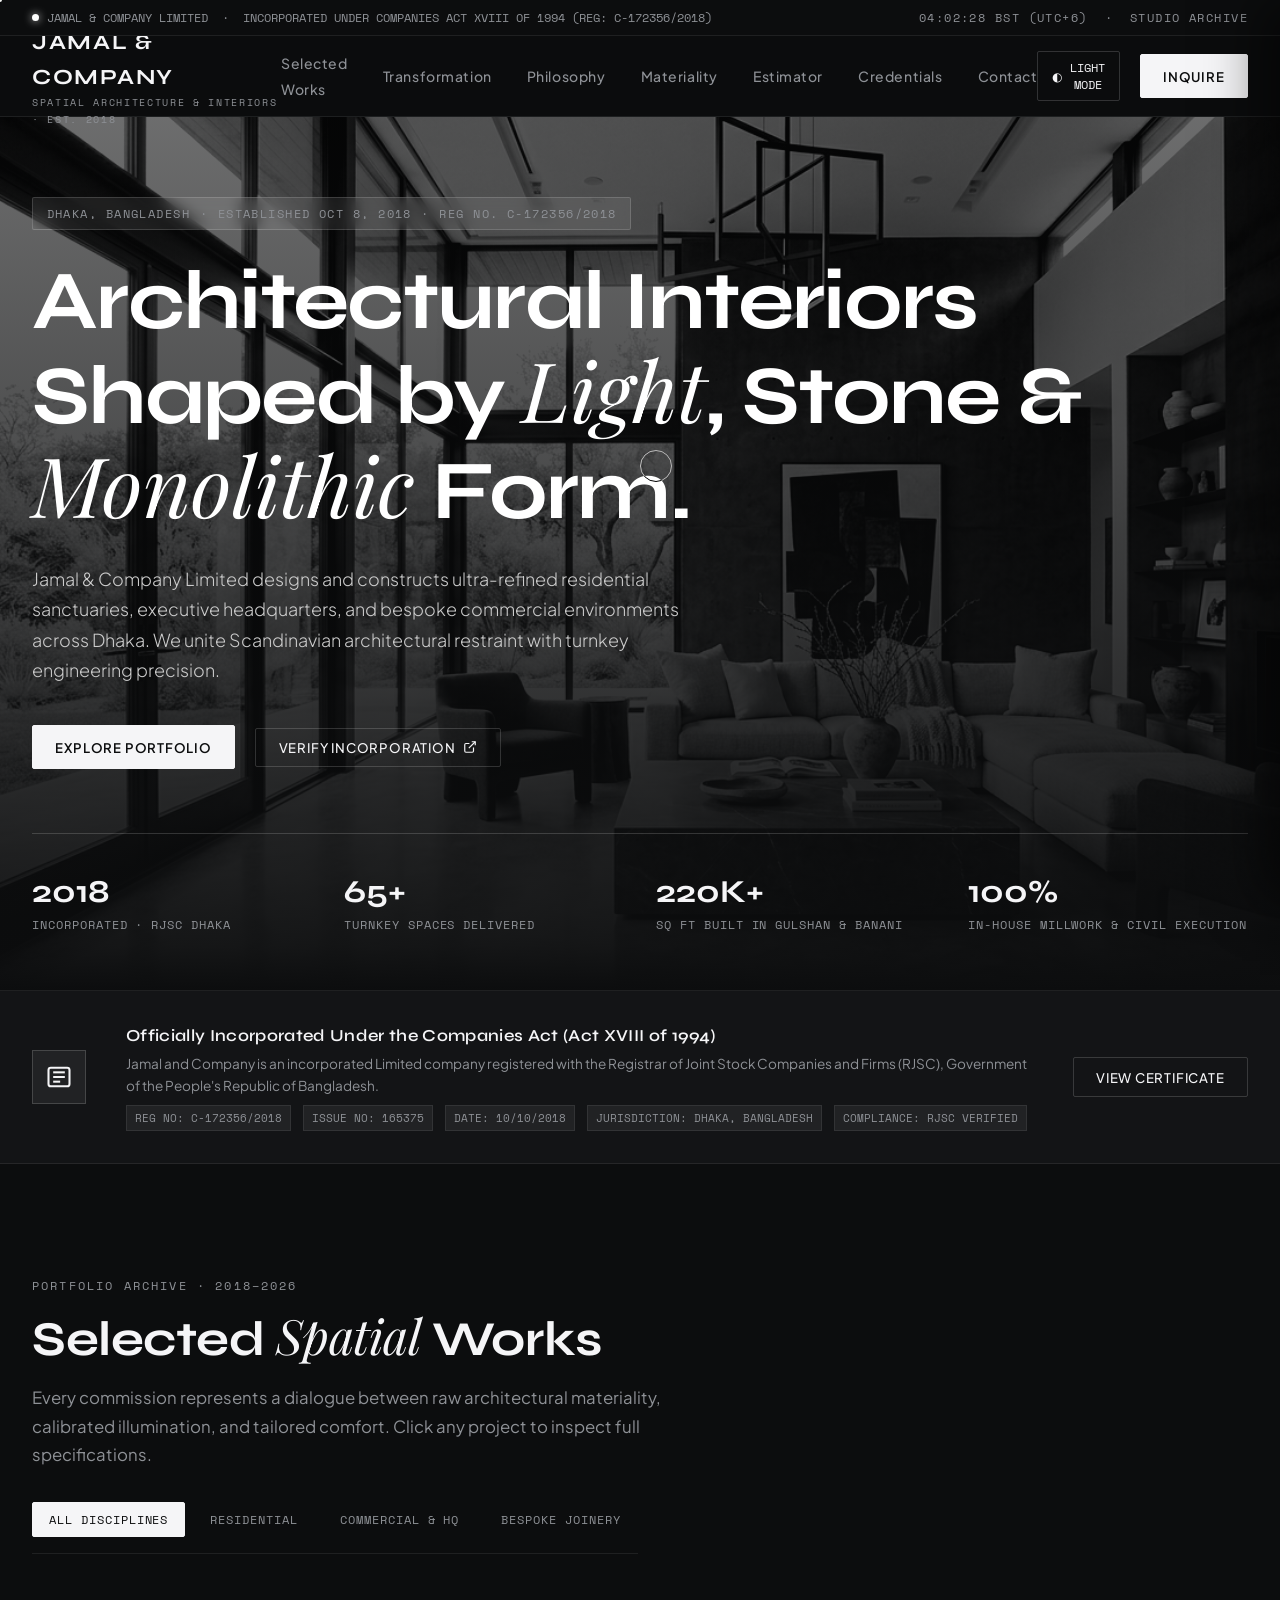
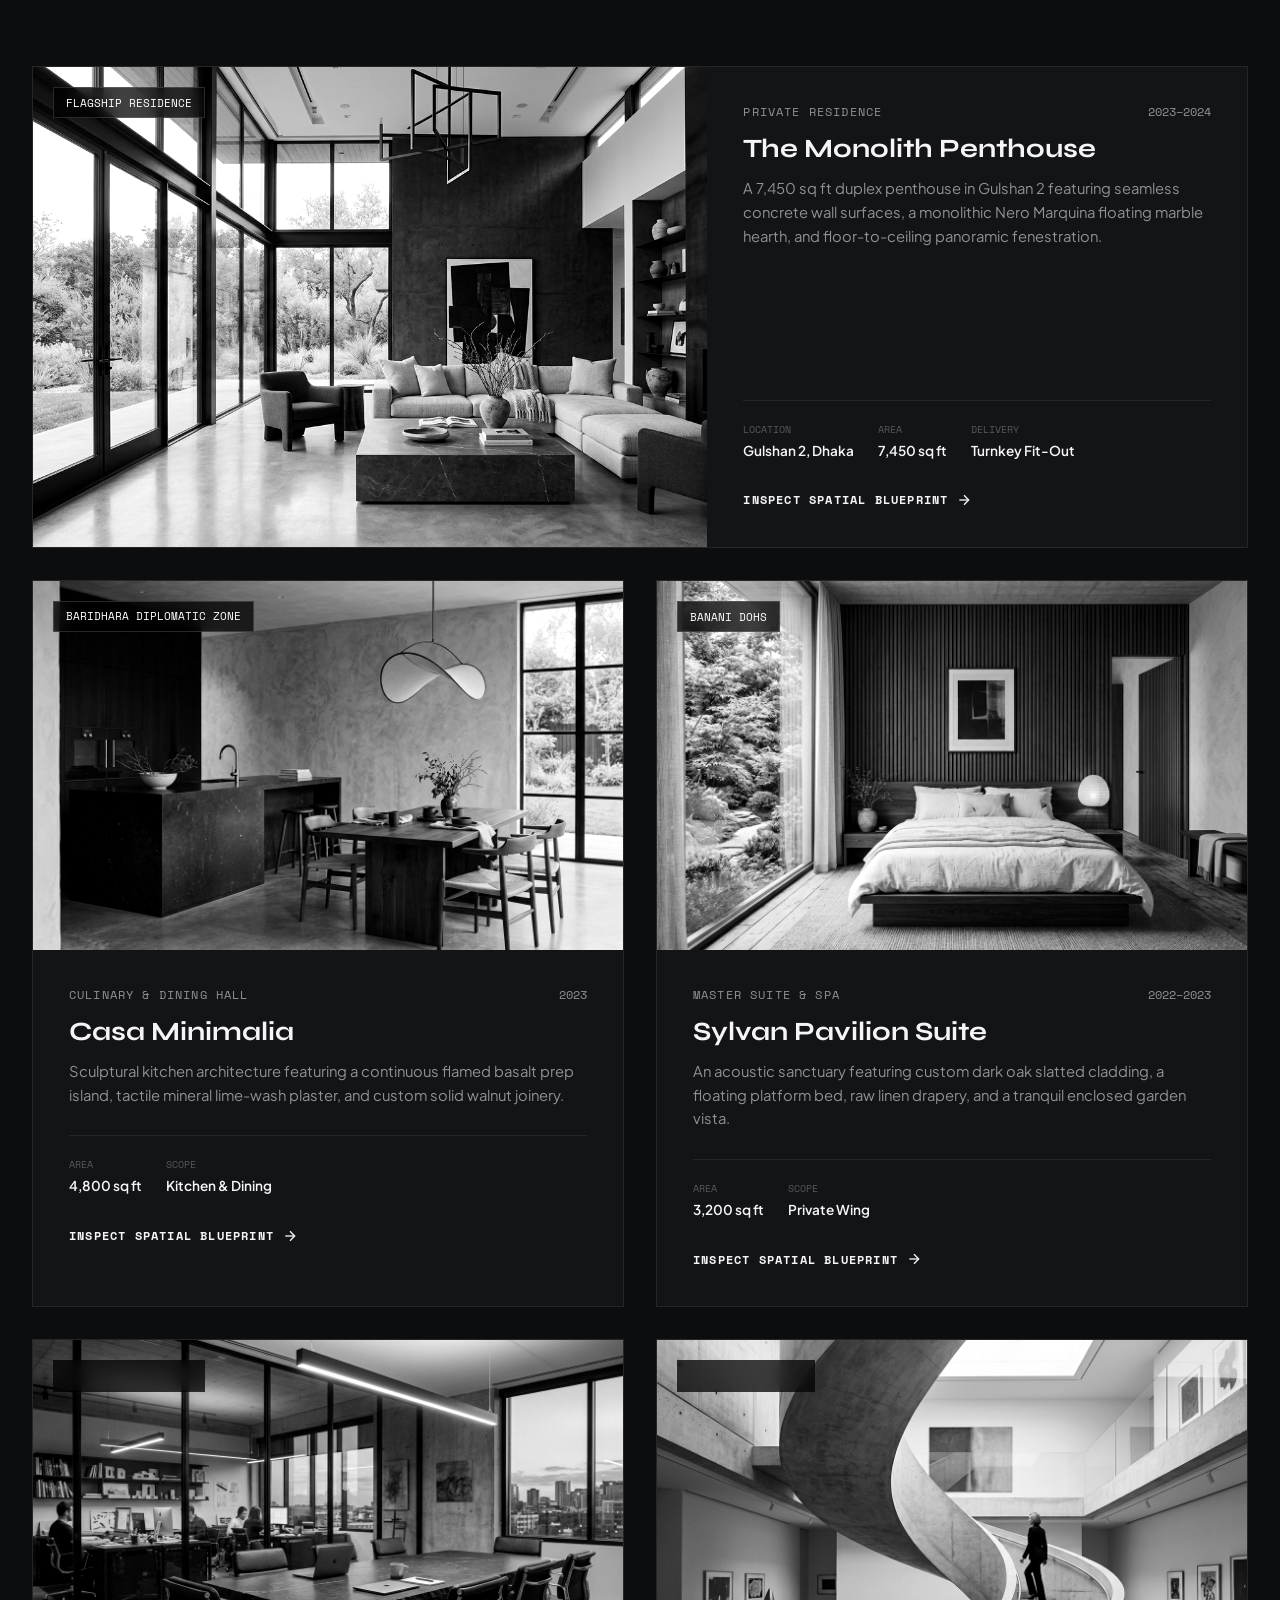
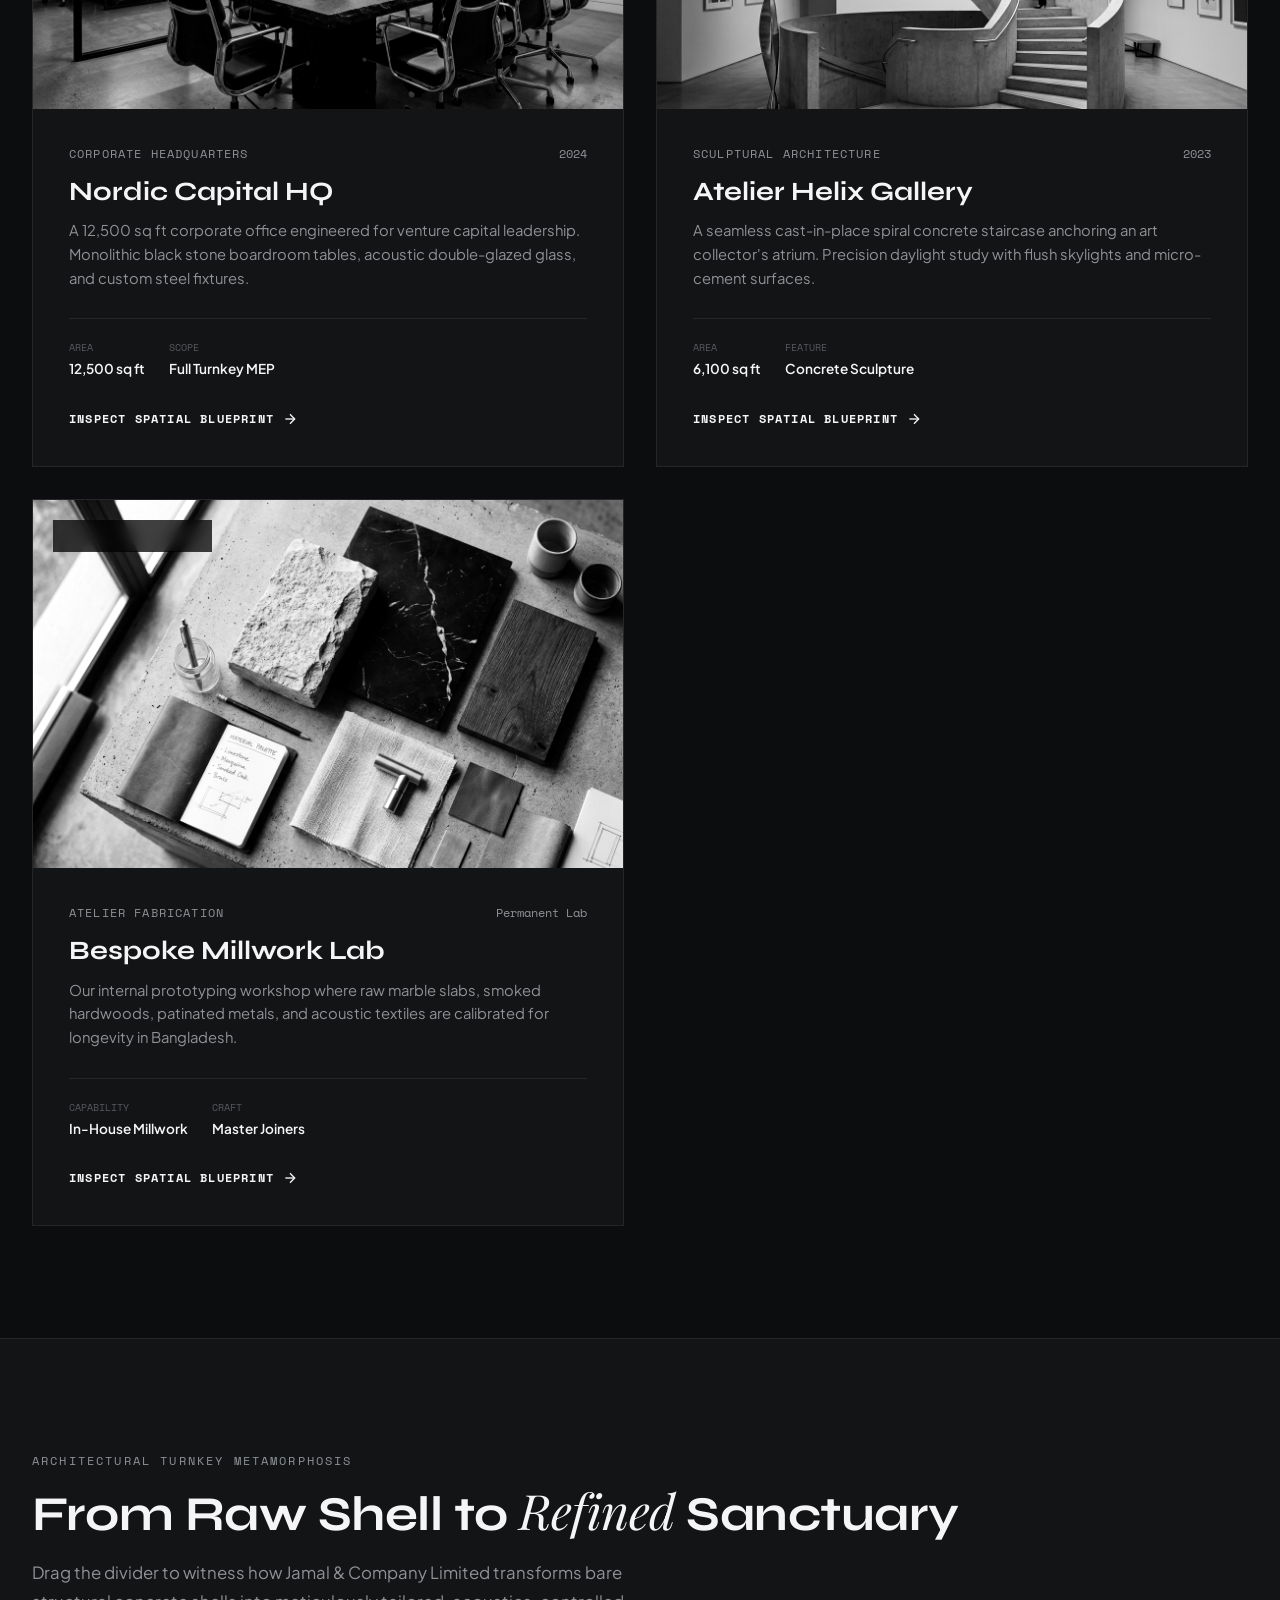
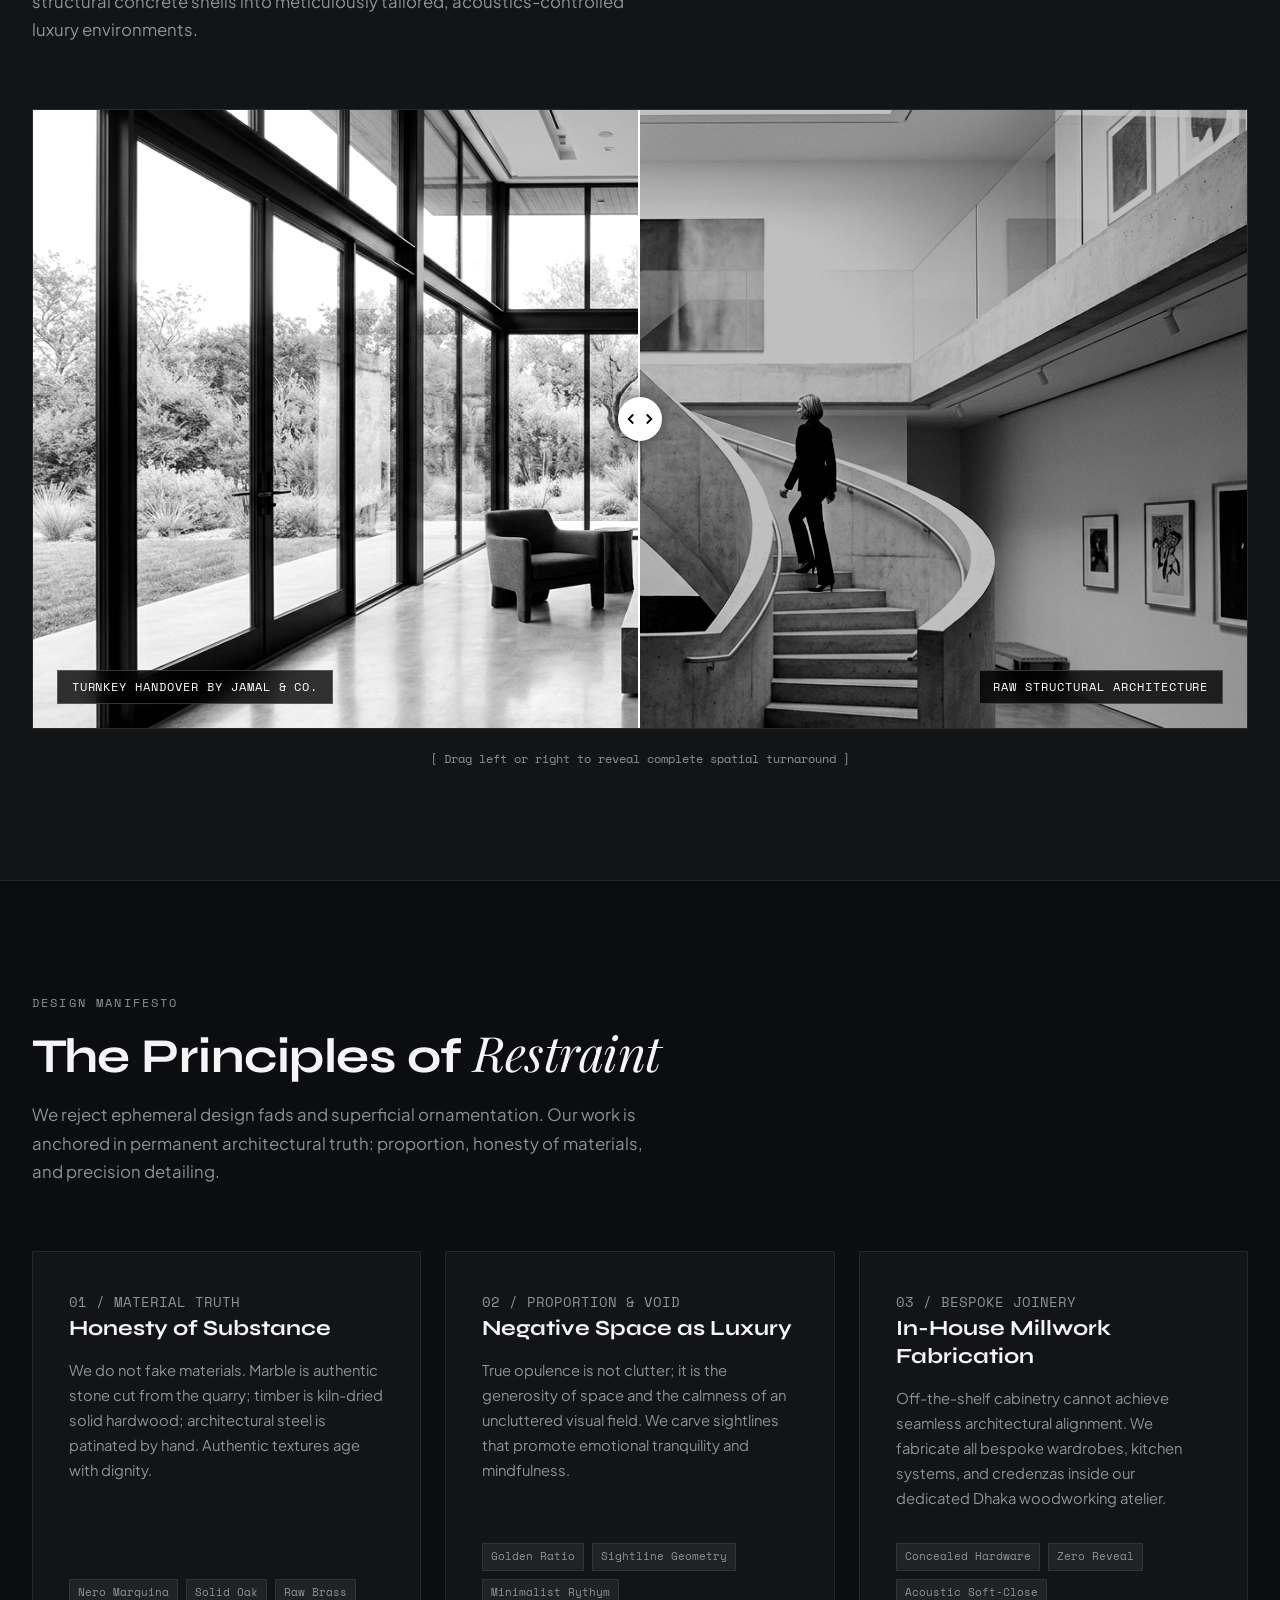
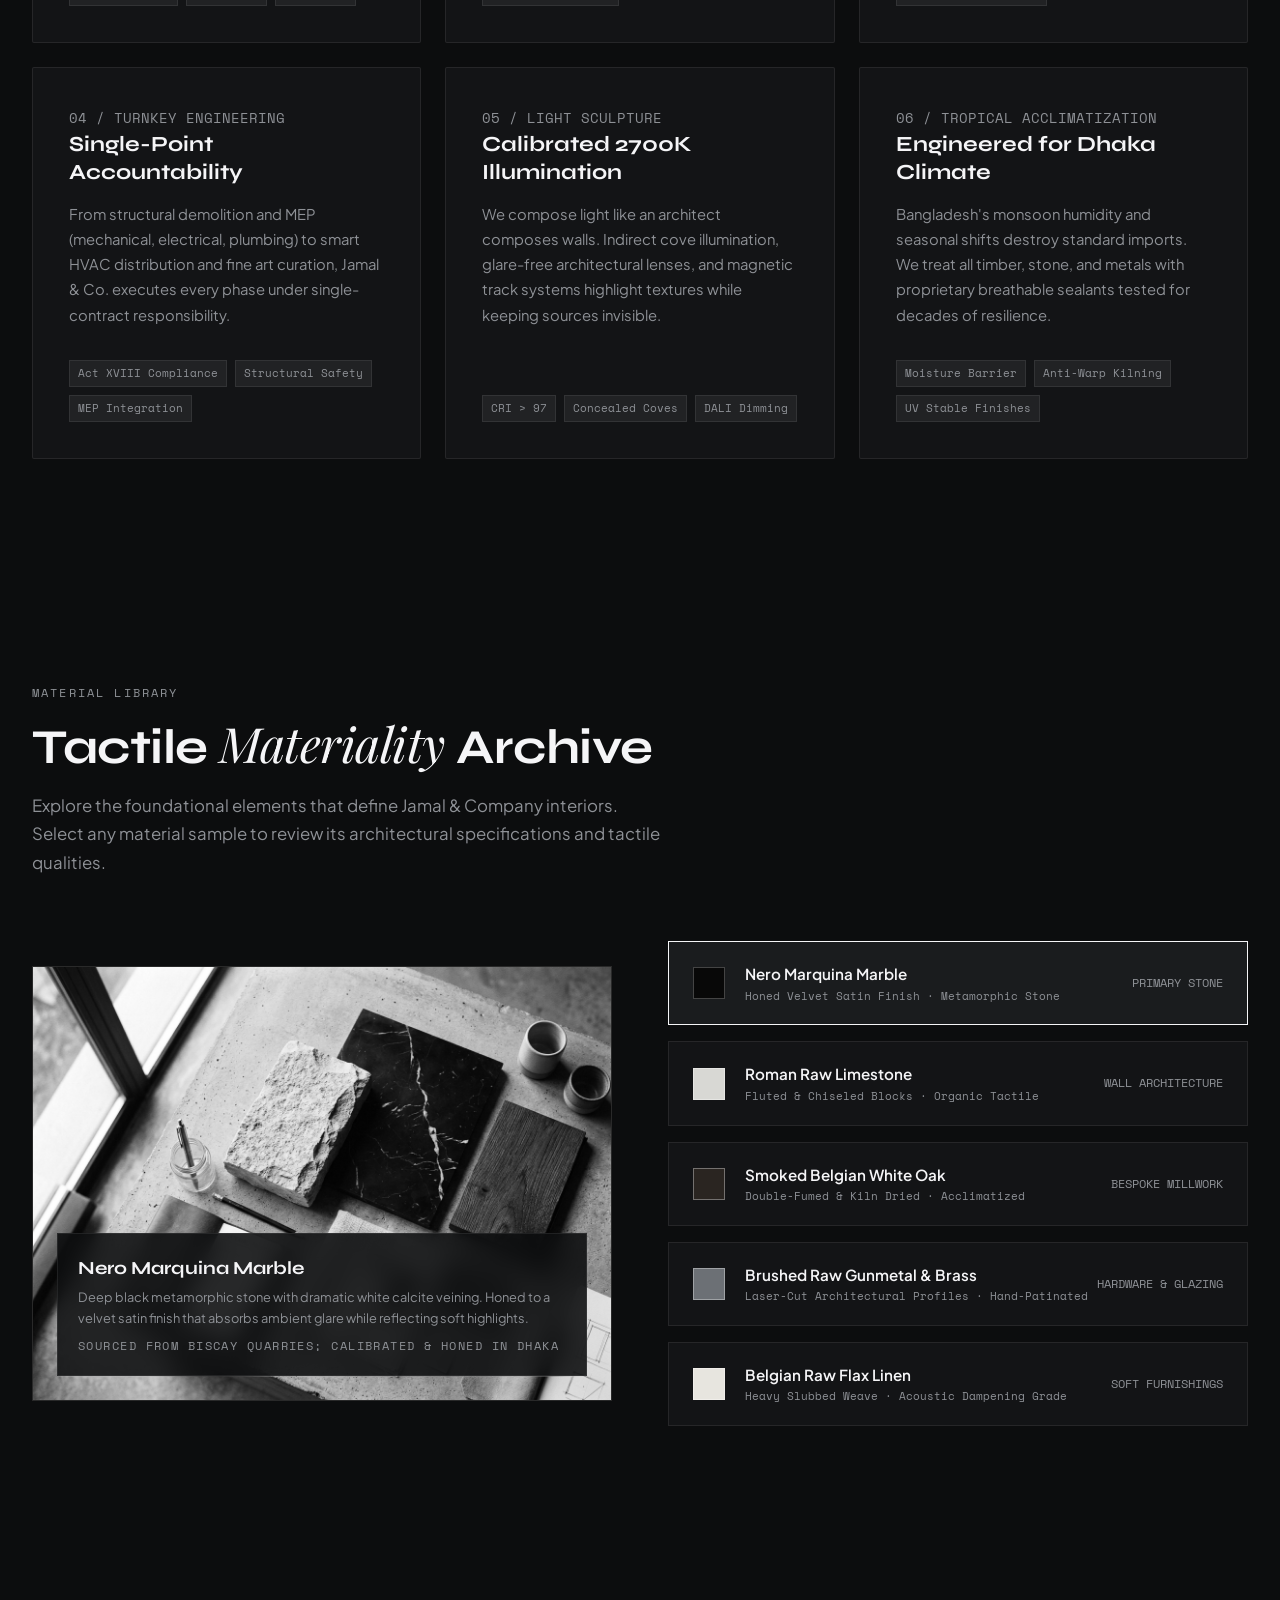
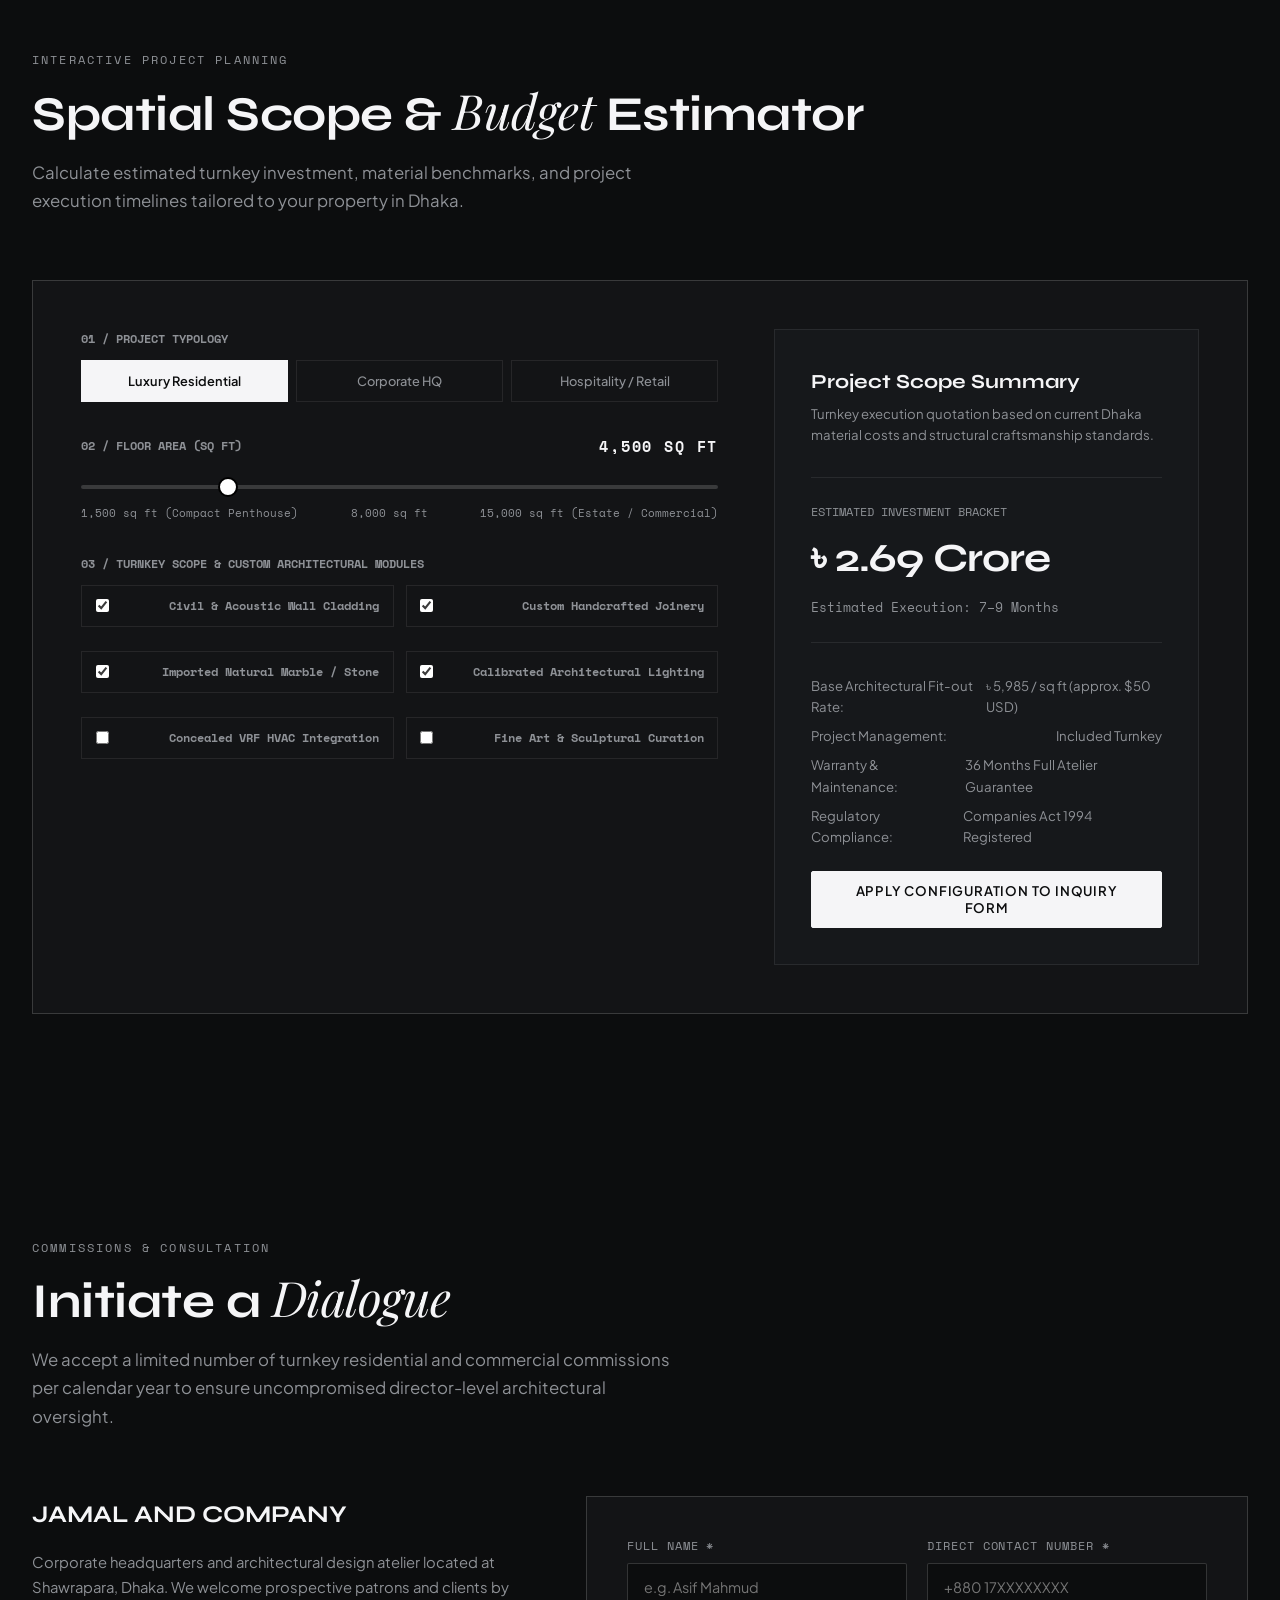
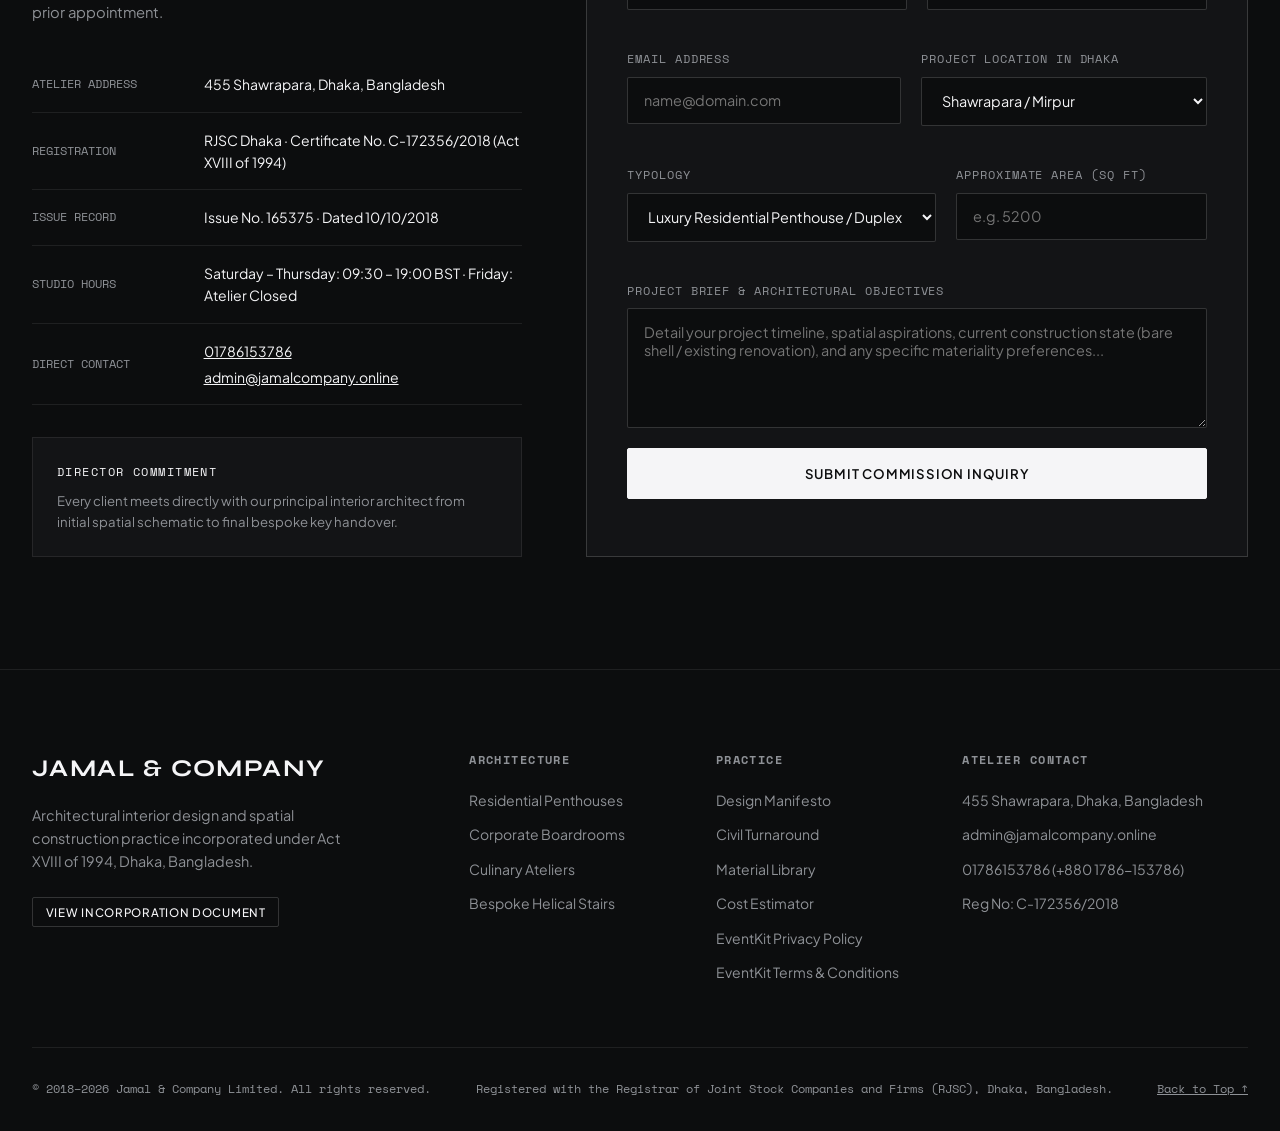
==== commit f405275e: "final changes" ====
--- a/index.html
+++ b/index.html
@@ -941,8 +941,8 @@
             <li><a href="#transformation">Civil Turnaround</a></li>
             <li><a href="#materiality">Material Library</a></li>
             <li><a href="#estimator">Cost Estimator</a></li>
-            <li><a href="rasel_event/privacypolicy.html">EventKit Privacy Policy</a></li>
-            <li><a href="rasel_event/termsandcondition.html">EventKit Terms &amp; Conditions</a></li>
+            <li><a href="event_kit/privacypolicy.html">EventKit Privacy Policy</a></li>
+            <li><a href="event_kit/termsandcondition.html">EventKit Terms &amp; Conditions</a></li>
           </ul>
         </div>
 
